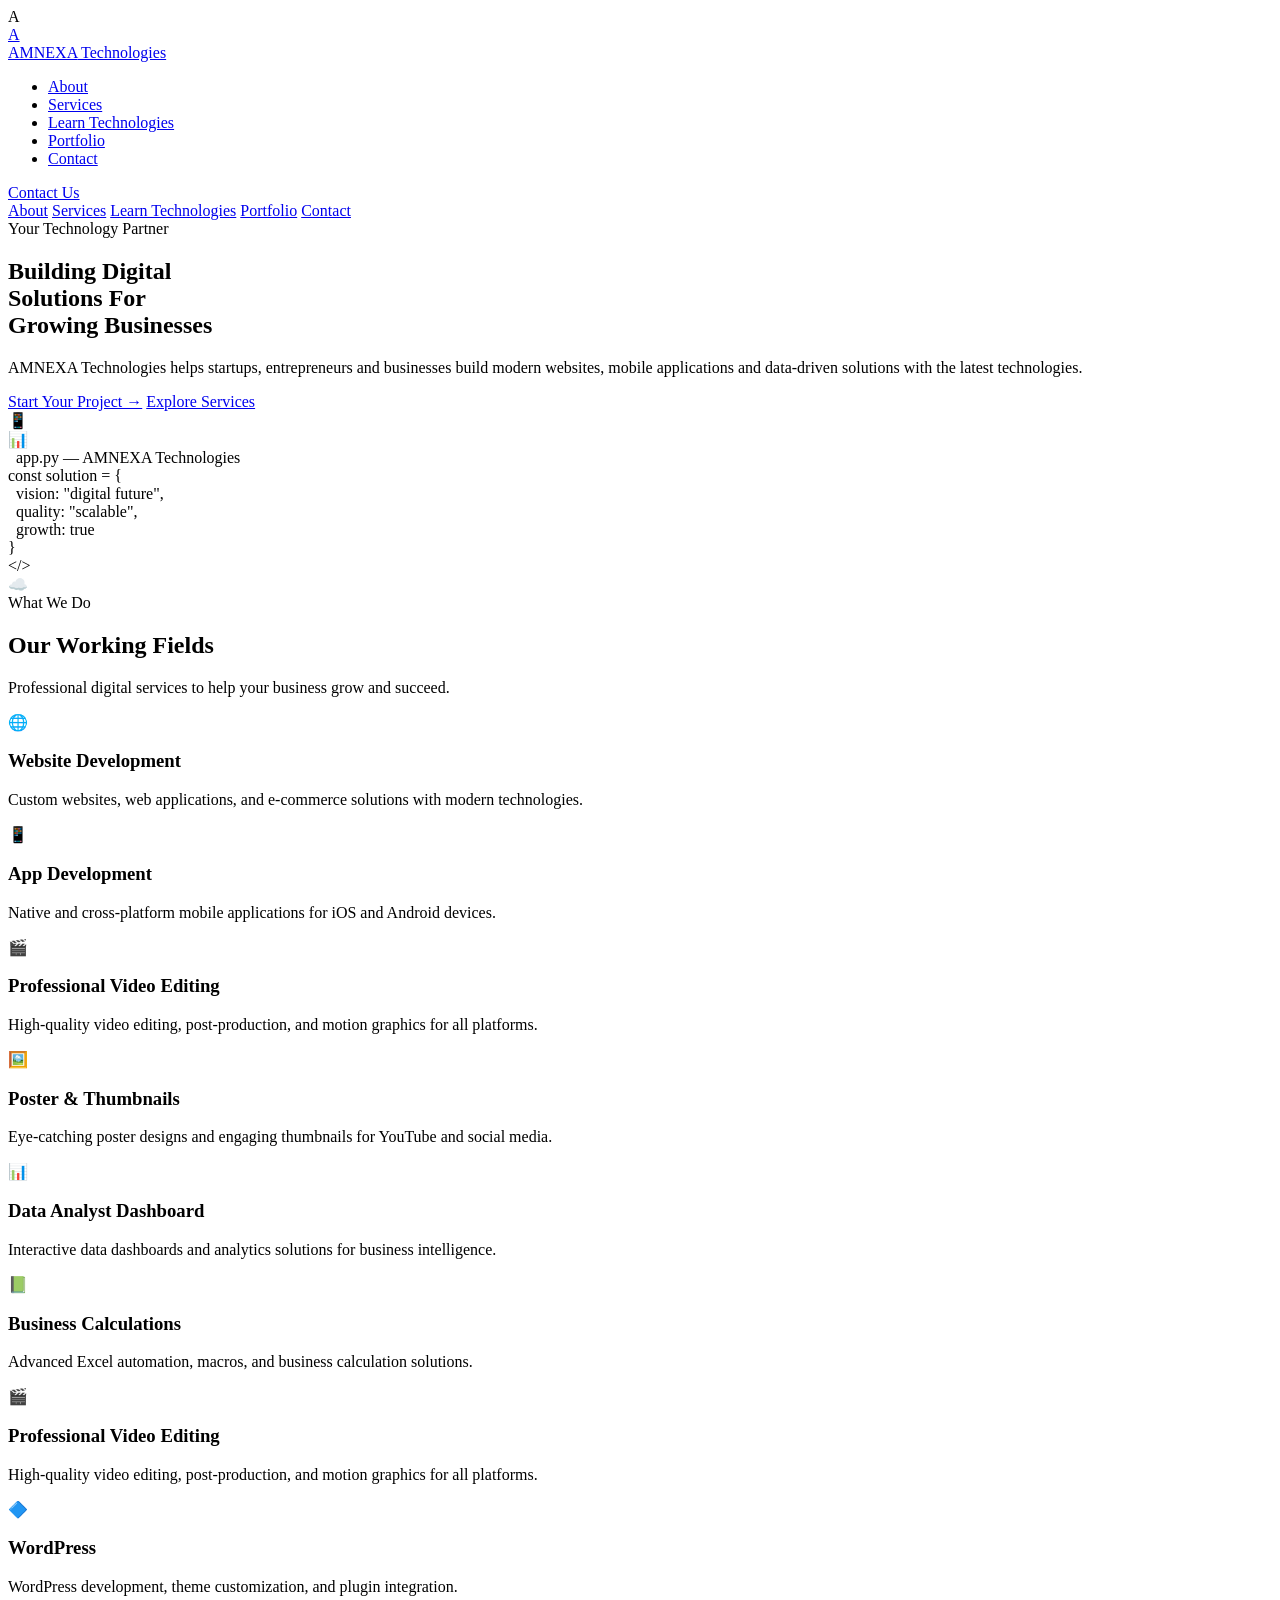
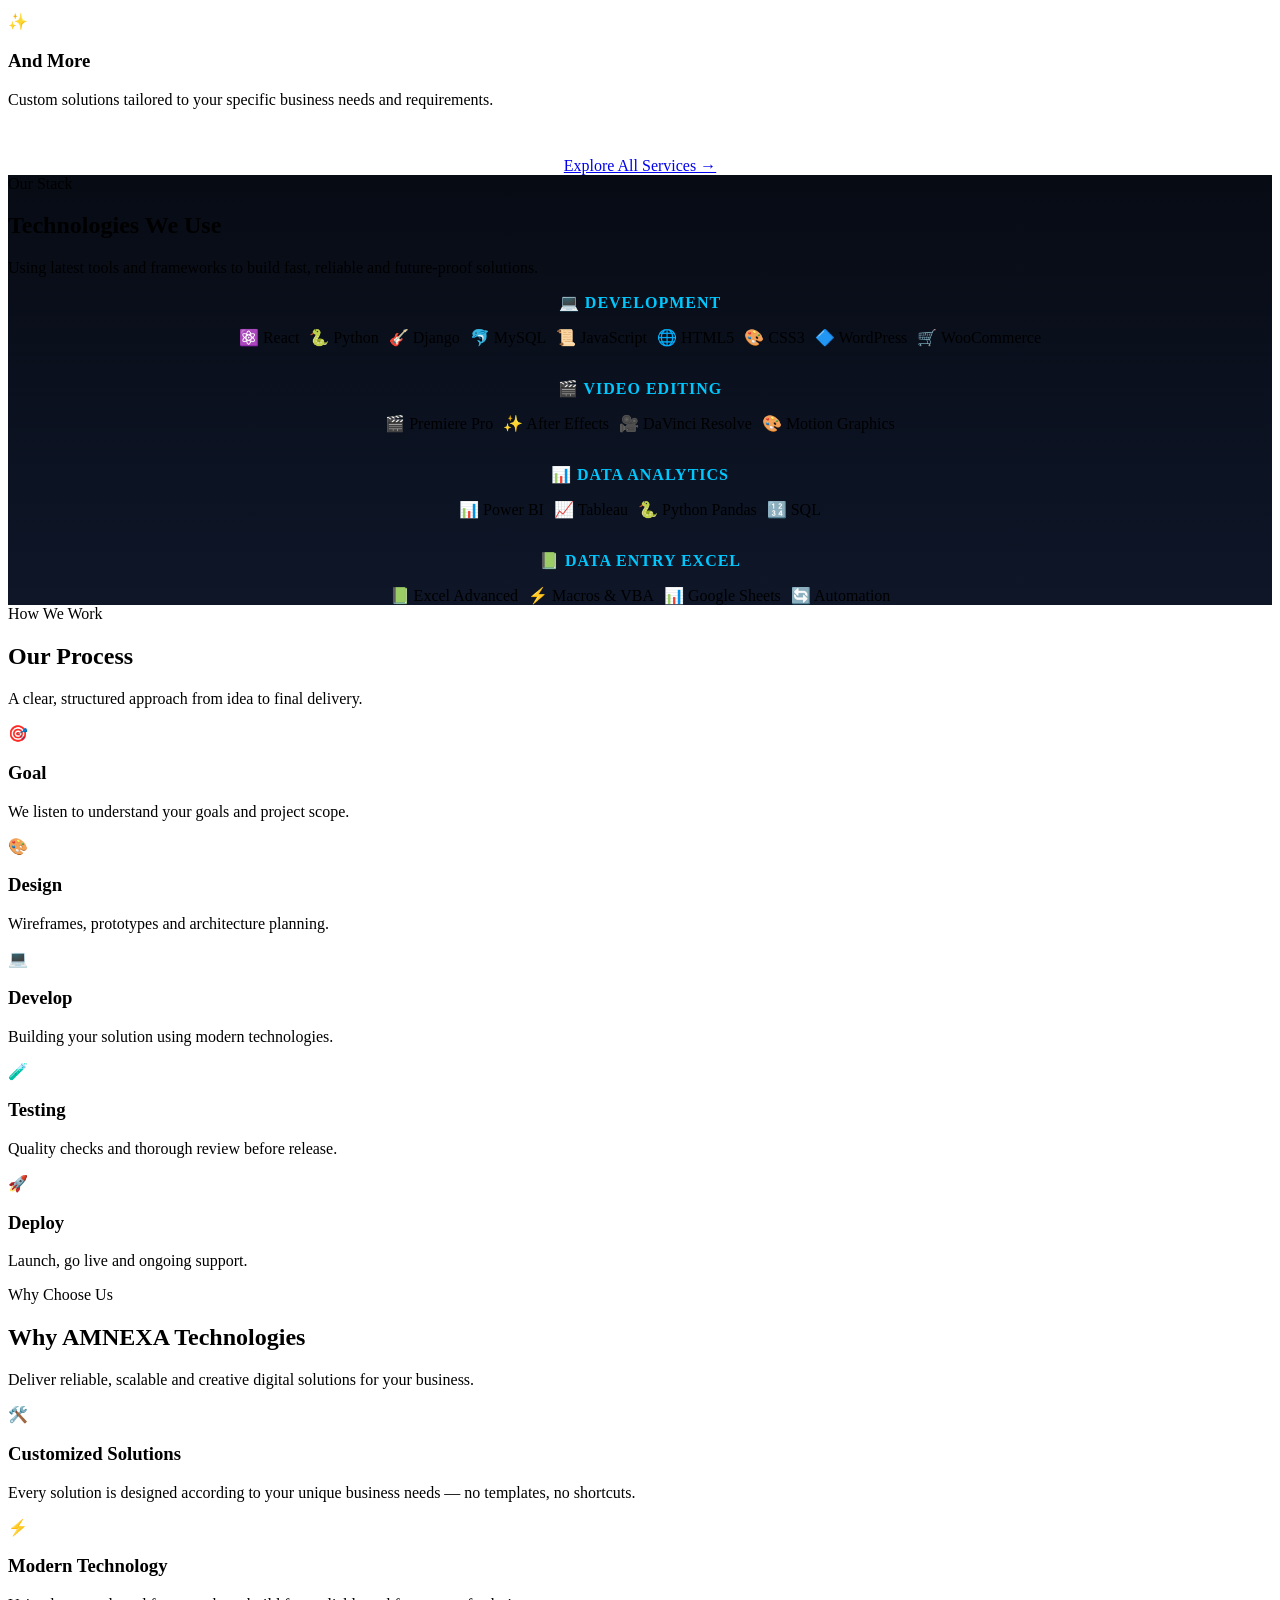
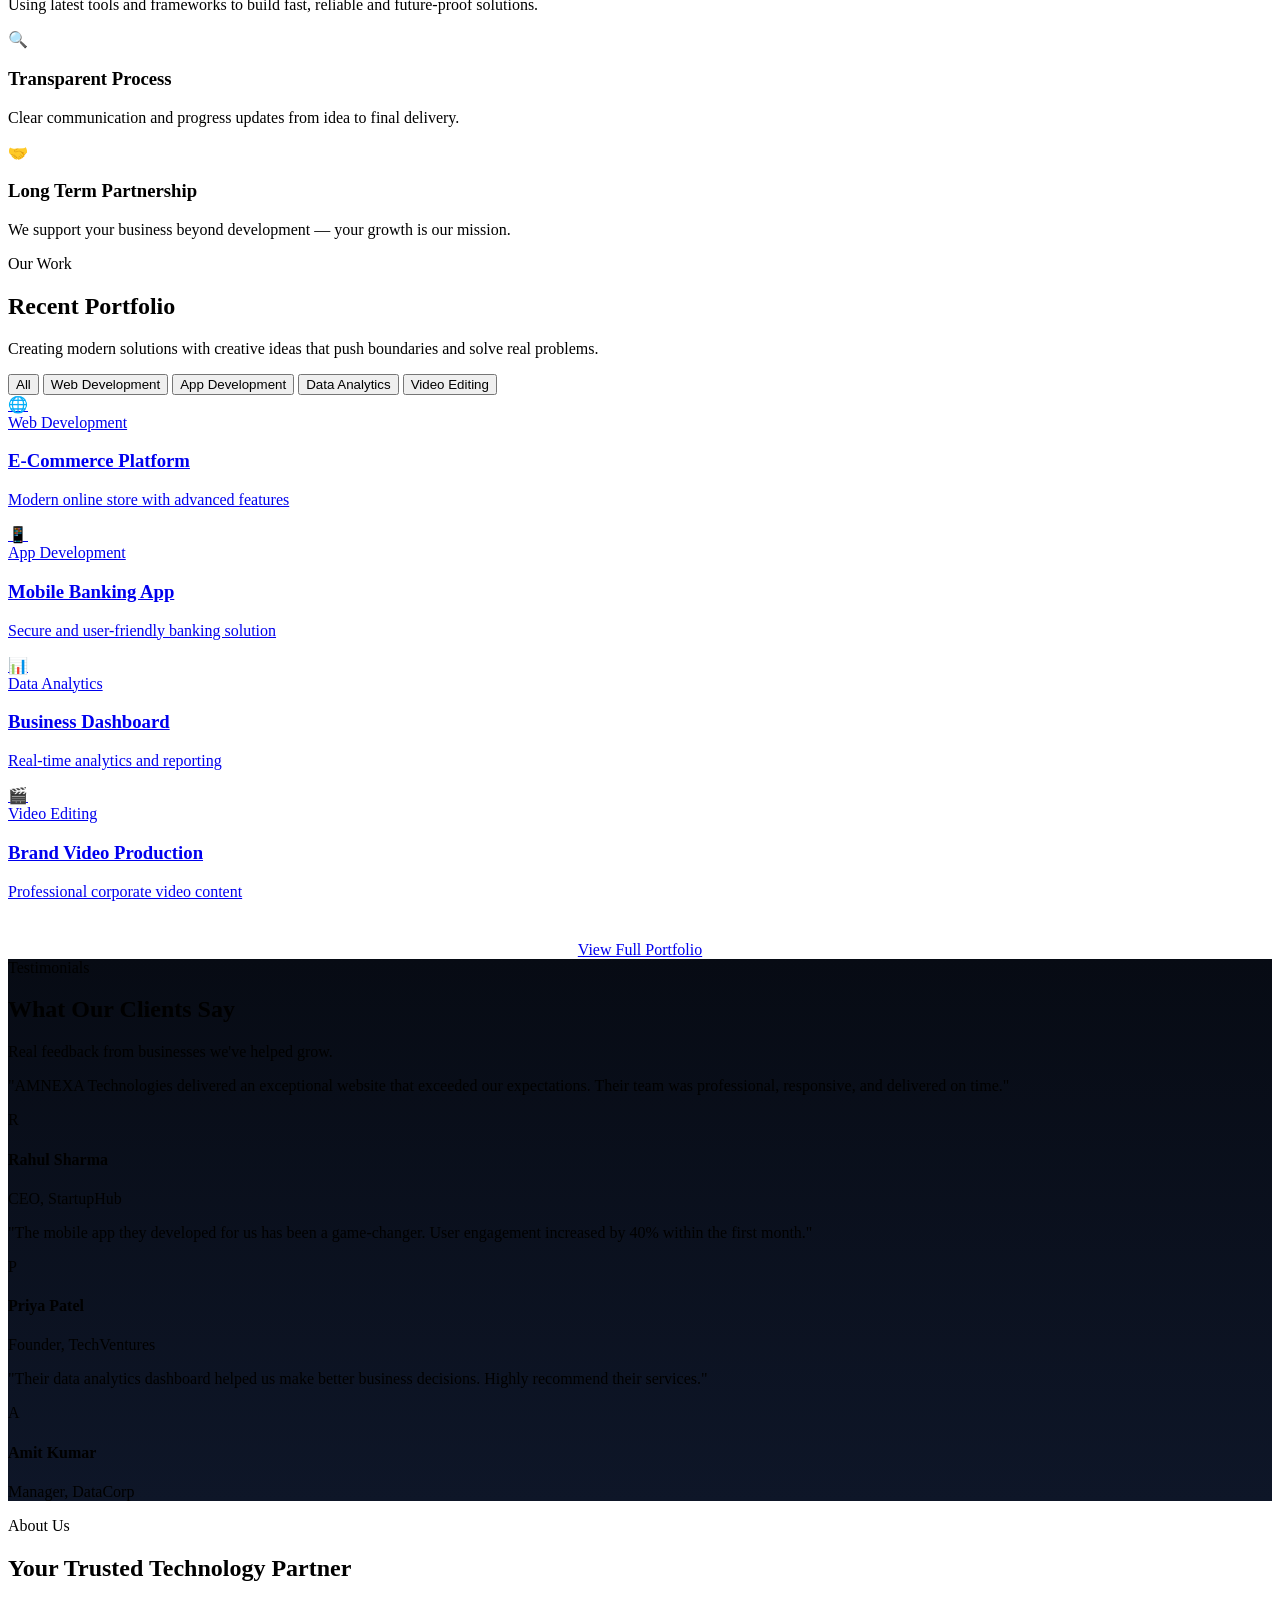
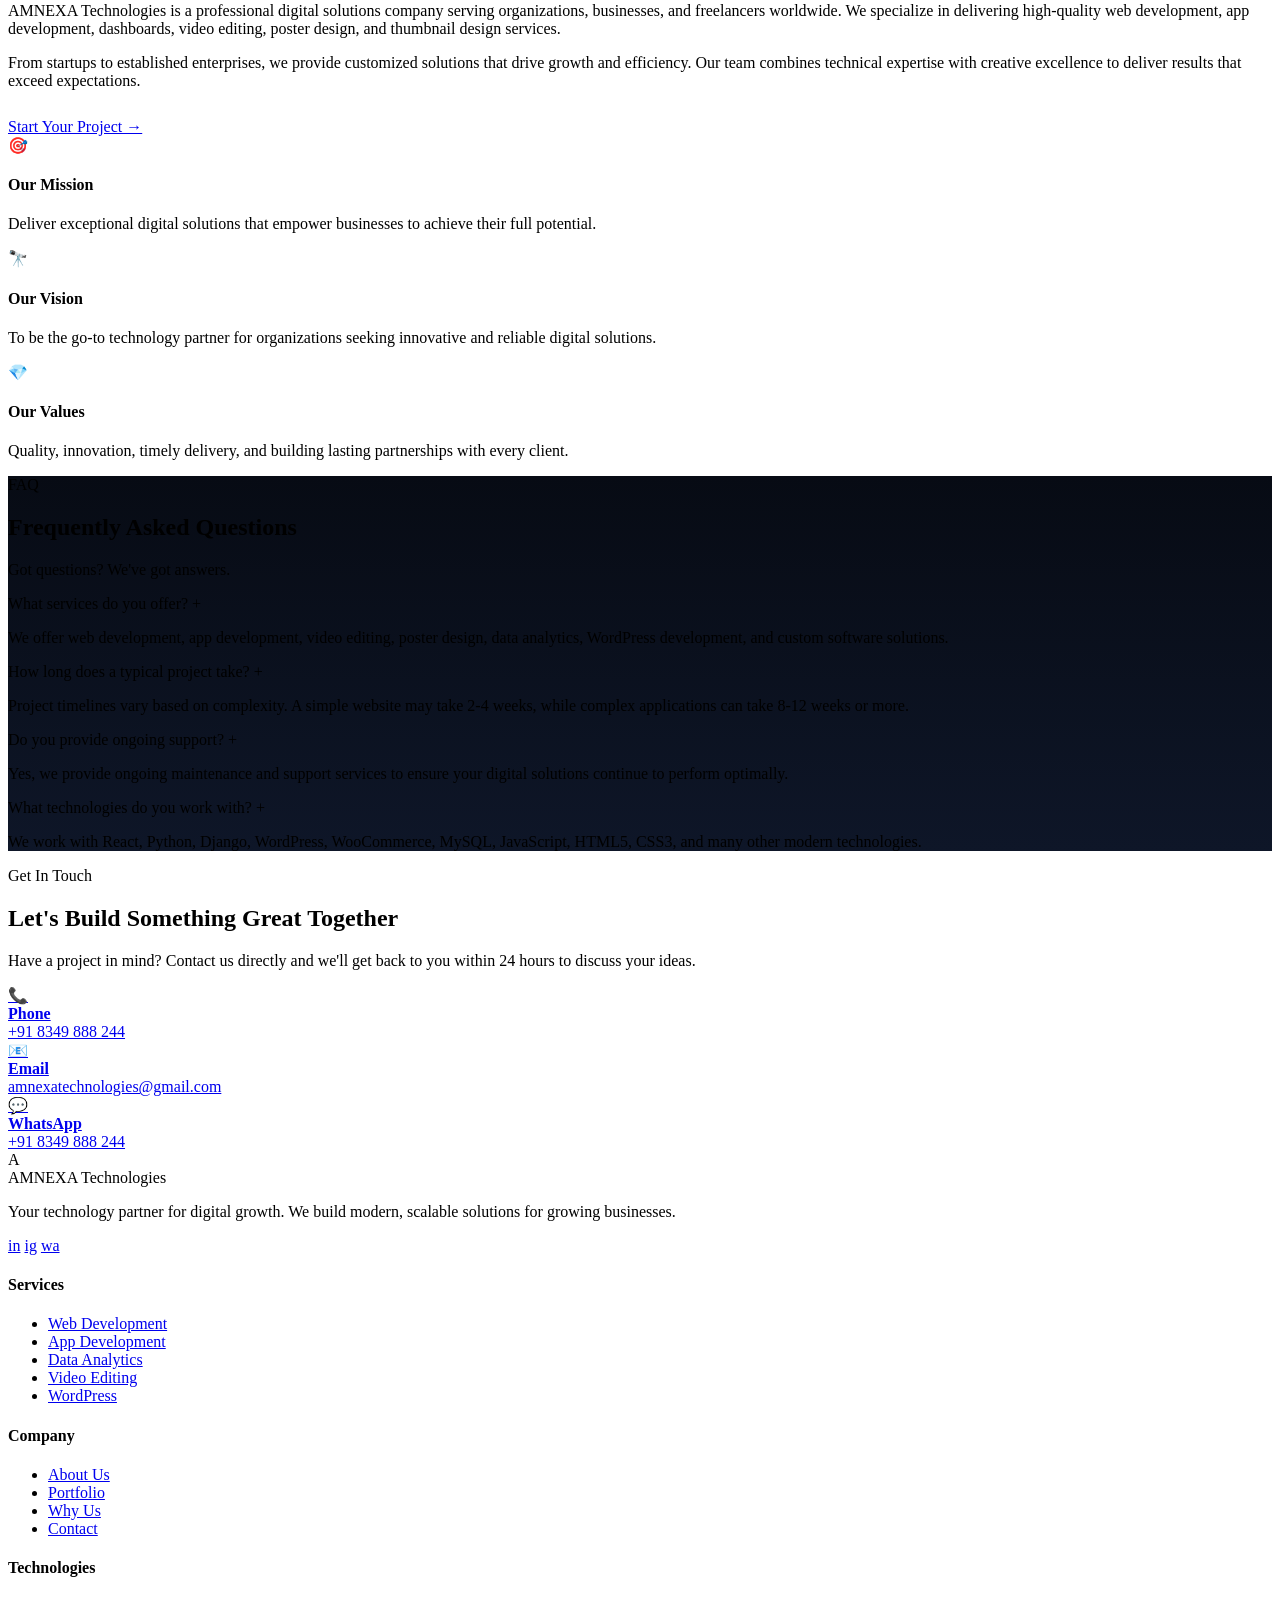
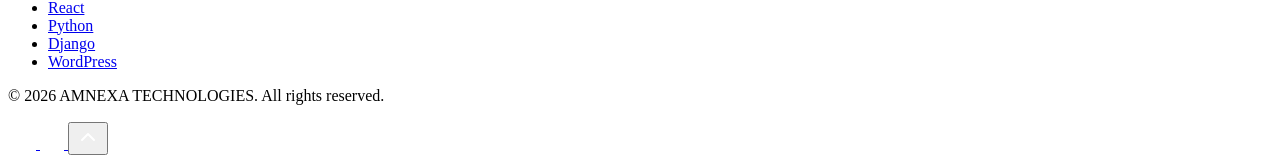
==== index.html @ ee1cf14f "Add files via upload" ====
<!DOCTYPE html>
<html lang="en">
<head>
  <meta charset="UTF-8" />
  <meta name="viewport" content="width=device-width, initial-scale=1.0" />
  <title>AMNEXA Technologies - Your Digital Technology Partner</title>
  <meta name="description" content="AMNEXA Technologies — Your Digital Technology Partner. We build modern websites, mobile applications and data-driven solutions." />
  <meta name="keywords" content="web development, app development, Django, React, WordPress, video editing, data analytics, IT company, software development" />
  <meta name="robots" content="index, follow" />
  <meta name="author" content="AMNEXA Technologies" />
  <link rel="canonical" href="https://amnexatechnologies.in/" />

  <!-- Open Graph -->
  <meta property="og:title" content="AMNEXA Technologies - Your Digital Technology Partner" />
  <meta property="og:description" content="AMNEXA Technologies — Your Digital Technology Partner. We build modern websites, mobile applications and data-driven solutions." />
  <meta property="og:type" content="website" />
  <meta property="og:url" content="https://amnexatechnologies.in/" />
  <meta property="og:image" content="https://amnexatechnologies.in/static/img/og-image.jpg" />
  <meta property="og:site_name" content="AMNEXA Technologies" />

  <!-- Twitter Cards -->
  <meta name="twitter:card" content="summary_large_image" />
  <meta name="twitter:title" content="AMNEXA Technologies - Your Digital Technology Partner" />
  <meta name="twitter:description" content="AMNEXA Technologies — Your Digital Technology Partner. We build modern websites, mobile applications and data-driven solutions." />
  <meta name="twitter:image" content="https://amnexatechnologies.in/static/img/og-image.jpg" />

  <!-- JSON-LD Structured Data -->
  <script type="application/ld+json">
  {
    "@context": "https://schema.org",
    "@type": "Organization",
    "name": "AMNEXA Technologies",
    "url": "https://amnexatechnologies.in",
    "logo": "https://amnexatechnologies.in/static/img/logo.png",
    "description": "AMNEXA Technologies is a digital solutions provider specializing in web development, app development, video editing, poster design, and data analytics solutions.",
    "address": {
      "@type": "PostalAddress",
      "addressLocality": "Indore",
      "addressCountry": "IN"
    },
    "contactPoint": {
      "@type": "ContactPoint",
      "telephone": "+91-8349-888-244",
      "contactType": "customer service",
      "email": "amnexatechnologies@gmail.com"
    },
    "sameAs": [
      "https://wa.me/918349888244"
    ]
  }
  </script>

  <!-- Preconnect & Preload -->
  <link rel="preconnect" href="https://fonts.googleapis.com" />
  <link rel="preconnect" href="https://fonts.gstatic.com" crossorigin />
  <link rel="preconnect" href="https://unpkg.com" />
  <link rel="preload" href="https://fonts.googleapis.com/css2?family=Inter:wght@400;500;600;700;800&display=swap" as="style" />
  <link rel="preload" href="css/style.css" as="style" />
  <link rel="preload" href="js/main.js" as="script" />
  <link rel="preload" href="img/favicon.png" as="image" />

  <!-- Fonts -->
  <link href="https://fonts.googleapis.com/css2?family=Inter:wght@400;500;600;700;800&display=swap" rel="stylesheet" />

  <!-- AOS Animation CSS -->
  <link href="https://unpkg.com/aos@2.3.1/dist/aos.css" rel="stylesheet">

  <!-- Styles -->
  <link rel="stylesheet" href="css/style.css" />
  <link rel="icon" type="image/png" href="img/favicon.png" />
</head>
<body>

  <!-- Loading Screen -->
  <div id="loading-screen">
    <div class="loading-content">
      <div class="loading-logo">A</div>
      <div class="loading-spinner"></div>
    </div>
  </div>

  <!-- ===== NAVBAR ===== -->
  <nav class="navbar" id="navbar">
    <div class="container">
      <a href="index.html" class="navbar-logo">
        <div class="logo-icon">A</div>
        <div class="logo-text"><span>AMNEXA</span> Technologies</div>
      </a>
      <ul class="navbar-links">
        <li><a href="about.html">About</a></li>
        <li><a href="services.html">Services</a></li>
        <li><a href="classes.html">Learn Technologies</a></li>
        <li><a href="portfolio.html">Portfolio</a></li>
        <li><a href="contact.html">Contact</a></li>
      </ul>
      <a href="contact.html" class="btn btn-outline">Contact Us</a>
      <div class="hamburger" id="hamburger">
        <span></span><span></span><span></span>
      </div>
    </div>
    <div class="mobile-nav" id="mobileNav">
      <a href="about.html" onclick="closeMobileNav()">About</a>
      <a href="services.html" onclick="closeMobileNav()">Services</a>
      <a href="classes.html" onclick="closeMobileNav()">Learn Technologies</a>
      <a href="portfolio.html" onclick="closeMobileNav()">Portfolio</a>
      <a href="contact.html" onclick="closeMobileNav()">Contact</a>
    </div>
  </nav>

  <!-- ===== HERO ===== -->
  <section id="hero">
    <div class="hero-bg">
      <div class="hero-glow2"></div>
    </div>
    <div class="container">
      <div class="hero-content">
        <!-- Left -->
        <div class="hero-left" data-aos="fade-right" data-aos-duration="1000">
          <div class="hero-badge">Your Technology Partner</div>
          <h1 class="hero-title">
            <span class="line1">Building Digital</span><br>
            <span class="line2">Solutions For</span><br>
            <span class="line3"><span id="typing-text">Growing Businesses</span></span>
          </h1>
          <p class="hero-desc">AMNEXA Technologies helps startups, entrepreneurs and businesses build modern websites, mobile applications and data-driven solutions with the latest technologies.</p>
          <div class="hero-actions">
            <a href="index.html#contact" class="btn btn-primary">Start Your Project →</a>
            <a href="services.html" class="btn btn-outline">Explore Services</a>
          </div>
        </div>
        <!-- Right: floating cards -->
        <div class="hero-visual" aria-hidden="true" data-aos="fade-left" data-aos-duration="1000">
          <div class="float-card top-left">📱</div>
          <div class="float-card top-right">📊</div>
          <div class="hero-code-card">
            <div class="code-topbar">
              <span class="dot dot-red"></span>
              <span class="dot dot-yellow"></span>
              <span class="dot dot-green"></span>
              <span style="margin-left:8px">app.py — AMNEXA Technologies</span>
            </div>
            <div class="code-body">
              <div><span class="code-keyword">const</span> <span class="code-var">solution</span> = {</div>
              <div>&nbsp;&nbsp;vision: <span class="code-string">"digital future"</span>,</div>
              <div>&nbsp;&nbsp;quality: <span class="code-string">"scalable"</span>,</div>
              <div>&nbsp;&nbsp;growth: <span class="code-bool">true</span></div>
              <div>}</div>
            </div>
          </div>
          <div class="float-card bot-left">&lt;/&gt;</div>
          <div class="float-card bot-right">☁️</div>
        </div>
      </div>
    </div>
  </section>

  <!-- ===== SERVICES ===== -->
  <section id="services" class="section">
    <div class="container">
      <div class="section-header" data-aos="fade-up">
        <span class="section-label">What We Do</span>
        <h2 class="section-title">Our <span class="gradient-text">Working Fields</span></h2>
        <p class="section-subtitle">Professional digital services to help your business grow and succeed.</p>
      </div>
      
      <div class="services-grid">
        <div class="service-card" data-aos="fade-up" data-aos-delay="100">
          <span class="service-icon" aria-hidden="true">🌐</span>
          <h3>Website Development</h3>
          <p>Custom websites, web applications, and e-commerce solutions with modern technologies.</p>
        </div>
        <div class="service-card" data-aos="fade-up" data-aos-delay="200">
          <span class="service-icon" aria-hidden="true">📱</span>
          <h3>App Development</h3>
          <p>Native and cross-platform mobile applications for iOS and Android devices.</p>
        </div>
        <div class="service-card" data-aos="fade-up" data-aos-delay="300">
          <span class="service-icon" aria-hidden="true">🎬</span>
          <h3>Professional Video Editing</h3>
          <p>High-quality video editing, post-production, and motion graphics for all platforms.</p>
        </div>
        <div class="service-card" data-aos="fade-up" data-aos-delay="400">
          <span class="service-icon" aria-hidden="true">🖼️</span>
          <h3>Poster & Thumbnails</h3>
          <p>Eye-catching poster designs and engaging thumbnails for YouTube and social media.</p>
        </div>
        <div class="service-card" data-aos="fade-up" data-aos-delay="500">
          <span class="service-icon" aria-hidden="true">📊</span>
          <h3>Data Analyst Dashboard</h3>
          <p>Interactive data dashboards and analytics solutions for business intelligence.</p>
        </div>
        <div class="service-card" data-aos="fade-up" data-aos-delay="600">
          <span class="service-icon" aria-hidden="true">📗</span>
          <h3>Business Calculations</h3>
          <p>Advanced Excel automation, macros, and business calculation solutions.</p>
        </div>
        <div class="service-card" data-aos="fade-up" data-aos-delay="700">
          <span class="service-icon" aria-hidden="true">🎬</span>
          <h3>Professional Video Editing</h3>
          <p>High-quality video editing, post-production, and motion graphics for all platforms.</p>
        </div>
        <div class="service-card" data-aos="fade-up" data-aos-delay="800">
          <span class="service-icon" aria-hidden="true">🔷</span>
          <h3>WordPress</h3>
          <p>WordPress development, theme customization, and plugin integration.</p>
        </div>
        <div class="service-card" data-aos="fade-up" data-aos-delay="900">
          <span class="service-icon" aria-hidden="true">✨</span>
          <h3>And More</h3>
          <p>Custom solutions tailored to your specific business needs and requirements.</p>
        </div>
      </div>
      
      <div style="text-align:center;margin-top:48px" data-aos="fade-up">
        <a href="services.html" class="btn btn-primary">Explore All Services →</a>
      </div>
    </div>
  </section>

  <!-- ===== TECHNOLOGIES ===== -->
  <section id="technologies" class="section" style="background:linear-gradient(180deg,#070b14 0%,#0e1628 100%);">
    <div class="container">
      <div class="section-header" data-aos="fade-up">
        <span class="section-label">Our Stack</span>
        <h2 class="section-title">Technologies We <span class="gradient-text">Use</span></h2>
        <p class="section-subtitle">Using latest tools and frameworks to build fast, reliable and future-proof solutions.</p>
      </div>
      
      <!-- Development -->
      <div style="margin-bottom:32px;" data-aos="fade-up">
        <h3 style="font-size:16px;font-weight:700;margin-bottom:16px;color:#00c8ff;text-transform:uppercase;letter-spacing:1px;text-align:center;">💻 Development</h3>
        <div style="display:flex;flex-wrap:wrap;gap:10px;justify-content:center;">
          <span class="tech-badge">⚛️ React</span>
          <span class="tech-badge">🐍 Python</span>
          <span class="tech-badge">🎸 Django</span>
          <span class="tech-badge">🐬 MySQL</span>
          <span class="tech-badge">📜 JavaScript</span>
          <span class="tech-badge">🌐 HTML5</span>
          <span class="tech-badge">🎨 CSS3</span>
          <span class="tech-badge">🔷 WordPress</span>
          <span class="tech-badge">🛒 WooCommerce</span>
        </div>
      </div>
      
      <!-- Video Editing -->
      <div style="margin-bottom:32px;" data-aos="fade-up">
        <h3 style="font-size:16px;font-weight:700;margin-bottom:16px;color:#00c8ff;text-transform:uppercase;letter-spacing:1px;text-align:center;">🎬 Video Editing</h3>
        <div style="display:flex;flex-wrap:wrap;gap:10px;justify-content:center;">
          <span class="tech-badge">🎬 Premiere Pro</span>
          <span class="tech-badge">✨ After Effects</span>
          <span class="tech-badge">🎥 DaVinci Resolve</span>
          <span class="tech-badge">🎨 Motion Graphics</span>
        </div>
      </div>
      
      <!-- Data Analytics -->
      <div style="margin-bottom:32px;" data-aos="fade-up">
        <h3 style="font-size:16px;font-weight:700;margin-bottom:16px;color:#00c8ff;text-transform:uppercase;letter-spacing:1px;text-align:center;">📊 Data Analytics</h3>
        <div style="display:flex;flex-wrap:wrap;gap:10px;justify-content:center;">
          <span class="tech-badge">📊 Power BI</span>
          <span class="tech-badge">📈 Tableau</span>
          <span class="tech-badge">🐍 Python Pandas</span>
          <span class="tech-badge">🔢 SQL</span>
        </div>
      </div>
      
      <!-- Data Entry Excel -->
      <div data-aos="fade-up">
        <h3 style="font-size:16px;font-weight:700;margin-bottom:16px;color:#00c8ff;text-transform:uppercase;letter-spacing:1px;text-align:center;">📗 Data Entry Excel</h3>
        <div style="display:flex;flex-wrap:wrap;gap:10px;justify-content:center;">
          <span class="tech-badge">📗 Excel Advanced</span>
          <span class="tech-badge">⚡ Macros & VBA</span>
          <span class="tech-badge">📊 Google Sheets</span>
          <span class="tech-badge">🔄 Automation</span>
        </div>
      </div>
    </div>
  </section>

  <!-- ===== PROCESS ===== -->
  <section id="process" class="section">
    <div class="container">
      <div class="section-header" data-aos="fade-up">
        <span class="section-label">How We Work</span>
        <h2 class="section-title">Our <span class="gradient-text">Process</span></h2>
        <p class="section-subtitle">A clear, structured approach from idea to final delivery.</p>
      </div>
      <div class="process-steps">
        <div class="process-step" data-aos="fade-up" data-aos-delay="100">
          <div class="step-circle">🎯</div>
          <h3>Goal</h3>
          <p>We listen to understand your goals and project scope.</p>
        </div>
        <div class="process-step" data-aos="fade-up" data-aos-delay="200">
          <div class="step-circle">🎨</div>
          <h3>Design</h3>
          <p>Wireframes, prototypes and architecture planning.</p>
        </div>
        <div class="process-step" data-aos="fade-up" data-aos-delay="300">
          <div class="step-circle">💻</div>
          <h3>Develop</h3>
          <p>Building your solution using modern technologies.</p>
        </div>
        <div class="process-step" data-aos="fade-up" data-aos-delay="400">
          <div class="step-circle">🧪</div>
          <h3>Testing</h3>
          <p>Quality checks and thorough review before release.</p>
        </div>
        <div class="process-step" data-aos="fade-up" data-aos-delay="500">
          <div class="step-circle">🚀</div>
          <h3>Deploy</h3>
          <p>Launch, go live and ongoing support.</p>
        </div>
      </div>
    </div>
  </section>

  <!-- ===== WHY US ===== -->
  <section id="why-us" class="section">
    <div class="container">
      <div class="section-header" data-aos="fade-up">
        <span class="section-label">Why Choose Us</span>
        <h2 class="section-title">Why <span class="gradient-text">AMNEXA Technologies</span></h2>
        <p class="section-subtitle">Deliver reliable, scalable and creative digital solutions for your business.</p>
      </div>
      <div class="why-grid">
        <div class="why-card" data-aos="fade-up" data-aos-delay="100">
          <span class="why-icon">🛠️</span>
          <h3>Customized Solutions</h3>
          <p>Every solution is designed according to your unique business needs — no templates, no shortcuts.</p>
        </div>
        <div class="why-card" data-aos="fade-up" data-aos-delay="200">
          <span class="why-icon">⚡</span>
          <h3>Modern Technology</h3>
          <p>Using latest tools and frameworks to build fast, reliable and future-proof solutions.</p>
        </div>
        <div class="why-card" data-aos="fade-up" data-aos-delay="300">
          <span class="why-icon">🔍</span>
          <h3>Transparent Process</h3>
          <p>Clear communication and progress updates from idea to final delivery.</p>
        </div>
        <div class="why-card" data-aos="fade-up" data-aos-delay="400">
          <span class="why-icon">🤝</span>
          <h3>Long Term Partnership</h3>
          <p>We support your business beyond development — your growth is our mission.</p>
        </div>
      </div>
    </div>
  </section>

  <!-- ===== PORTFOLIO ===== -->
  <section id="portfolio" class="section">
    <div class="container">
      <div class="section-header" data-aos="fade-up">
        <span class="section-label">Our Work</span>
        <h2 class="section-title">Recent <span class="gradient-text">Portfolio</span></h2>
        <p class="section-subtitle">Creating modern solutions with creative ideas that push boundaries and solve real problems.</p>
      </div>
      
      <div class="portfolio-filters" data-aos="fade-up">
        <button class="filter-btn active" data-filter="all">All</button>
        <button class="filter-btn" data-filter="web">Web Development</button>
        <button class="filter-btn" data-filter="app">App Development</button>
        <button class="filter-btn" data-filter="data">Data Analytics</button>
        <button class="filter-btn" data-filter="video">Video Editing</button>
      </div>
      
      <div class="portfolio-grid">
        <a href="portfolio.html" class="portfolio-card" data-category="web" data-aos="fade-up">
          <div class="portfolio-thumb web">🌐</div>
          <div class="portfolio-info">
            <span class="portfolio-tag">Web Development</span>
            <h3>E-Commerce Platform</h3>
            <p>Modern online store with advanced features</p>
          </div>
        </a>
        <a href="portfolio.html" class="portfolio-card" data-category="app" data-aos="fade-up">
          <div class="portfolio-thumb app">📱</div>
          <div class="portfolio-info">
            <span class="portfolio-tag">App Development</span>
            <h3>Mobile Banking App</h3>
            <p>Secure and user-friendly banking solution</p>
          </div>
        </a>
        <a href="portfolio.html" class="portfolio-card" data-category="data" data-aos="fade-up">
          <div class="portfolio-thumb data">📊</div>
          <div class="portfolio-info">
            <span class="portfolio-tag">Data Analytics</span>
            <h3>Business Dashboard</h3>
            <p>Real-time analytics and reporting</p>
          </div>
        </a>
        <a href="portfolio.html" class="portfolio-card" data-category="video" data-aos="fade-up">
          <div class="portfolio-thumb video">🎬</div>
          <div class="portfolio-info">
            <span class="portfolio-tag">Video Editing</span>
            <h3>Brand Video Production</h3>
            <p>Professional corporate video content</p>
          </div>
        </a>
      </div>
      <div style="text-align:center;margin-top:40px" data-aos="fade-up">
        <a href="portfolio.html" class="btn btn-outline">View Full Portfolio</a>
      </div>
    </div>
  </section>

  <!-- ===== TESTIMONIALS ===== -->
  <section id="testimonials" class="section" style="background: linear-gradient(180deg, #070b14 0%, #0e1628 100%);">
    <div class="container">
      <div class="section-header" data-aos="fade-up">
        <span class="section-label">Testimonials</span>
        <h2 class="section-title">What Our <span class="gradient-text">Clients Say</span></h2>
        <p class="section-subtitle">Real feedback from businesses we've helped grow.</p>
      </div>
      <div class="testimonials-grid">
        <div class="testimonial-card" data-aos="fade-up" data-aos-delay="100">
          <p class="testimonial-text">"AMNEXA Technologies delivered an exceptional website that exceeded our expectations. Their team was professional, responsive, and delivered on time."</p>
          <div class="testimonial-author">
            <div class="testimonial-avatar">R</div>
            <div class="testimonial-info">
              <h4>Rahul Sharma</h4>
              <p>CEO, StartupHub</p>
            </div>
          </div>
        </div>
        <div class="testimonial-card" data-aos="fade-up" data-aos-delay="200">
          <p class="testimonial-text">"The mobile app they developed for us has been a game-changer. User engagement increased by 40% within the first month."</p>
          <div class="testimonial-author">
            <div class="testimonial-avatar">P</div>
            <div class="testimonial-info">
              <h4>Priya Patel</h4>
              <p>Founder, TechVentures</p>
            </div>
          </div>
        </div>
        <div class="testimonial-card" data-aos="fade-up" data-aos-delay="300">
          <p class="testimonial-text">"Their data analytics dashboard helped us make better business decisions. Highly recommend their services."</p>
          <div class="testimonial-author">
            <div class="testimonial-avatar">A</div>
            <div class="testimonial-info">
              <h4>Amit Kumar</h4>
              <p>Manager, DataCorp</p>
            </div>
          </div>
        </div>
      </div>
    </div>
  </section>

  <!-- ===== ABOUT ===== -->
  <section id="about" class="section">
    <div class="container">
      <div class="about-grid">
        <div class="about-text" data-aos="fade-right">
          <span class="section-label">About Us</span>
          <h2>Your Trusted <span class="gradient-text">Technology Partner</span></h2>
          <p>AMNEXA Technologies is a professional digital solutions company serving organizations, businesses, and freelancers worldwide. We specialize in delivering high-quality web development, app development, dashboards, video editing, poster design, and thumbnail design services.</p>
          <p>From startups to established enterprises, we provide customized solutions that drive growth and efficiency. Our team combines technical expertise with creative excellence to deliver results that exceed expectations.</p>
          <div style="margin-top:28px">
            <a href="index.html#contact" class="btn btn-primary">Start Your Project →</a>
          </div>
        </div>
        <div class="about-cards" data-aos="fade-left">
          <div class="about-card">
            <span class="about-card-icon">🎯</span>
            <div>
              <h4>Our Mission</h4>
              <p>Deliver exceptional digital solutions that empower businesses to achieve their full potential.</p>
            </div>
          </div>
          <div class="about-card">
            <span class="about-card-icon">🔭</span>
            <div>
              <h4>Our Vision</h4>
              <p>To be the go-to technology partner for organizations seeking innovative and reliable digital solutions.</p>
            </div>
          </div>
          <div class="about-card">
            <span class="about-card-icon">💎</span>
            <div>
              <h4>Our Values</h4>
              <p>Quality, innovation, timely delivery, and building lasting partnerships with every client.</p>
            </div>
          </div>
        </div>
      </div>
    </div>
  </section>

  <!-- ===== FAQ ===== -->
  <section id="faq" class="section" style="background: linear-gradient(180deg, #070b14 0%, #0e1628 100%);">
    <div class="container">
      <div class="section-header" data-aos="fade-up">
        <span class="section-label">FAQ</span>
        <h2 class="section-title">Frequently Asked <span class="gradient-text">Questions</span></h2>
        <p class="section-subtitle">Got questions? We've got answers.</p>
      </div>
      <div class="faq-grid" data-aos="fade-up">
        <div class="faq-item">
          <div class="faq-question">
            What services do you offer?
            <span class="faq-toggle">+</span>
          </div>
          <div class="faq-answer">
            <p>We offer web development, app development, video editing, poster design, data analytics, WordPress development, and custom software solutions.</p>
          </div>
        </div>
        <div class="faq-item">
          <div class="faq-question">
            How long does a typical project take?
            <span class="faq-toggle">+</span>
          </div>
          <div class="faq-answer">
            <p>Project timelines vary based on complexity. A simple website may take 2-4 weeks, while complex applications can take 8-12 weeks or more.</p>
          </div>
        </div>
        <div class="faq-item">
          <div class="faq-question">
            Do you provide ongoing support?
            <span class="faq-toggle">+</span>
          </div>
          <div class="faq-answer">
            <p>Yes, we provide ongoing maintenance and support services to ensure your digital solutions continue to perform optimally.</p>
          </div>
        </div>
        <div class="faq-item">
          <div class="faq-question">
            What technologies do you work with?
            <span class="faq-toggle">+</span>
          </div>
          <div class="faq-answer">
            <p>We work with React, Python, Django, WordPress, WooCommerce, MySQL, JavaScript, HTML5, CSS3, and many other modern technologies.</p>
          </div>
        </div>
      </div>
    </div>
  </section>

  <!-- ===== CONTACT ===== -->
  <section id="contact" class="section">
    <div class="container">
      <div class="contact-wrapper">
        <div class="contact-info" data-aos="fade-right">
          <span class="section-label">Get In Touch</span>
          <h2>Let's Build Something <span class="gradient-text">Great Together</span></h2>
          <p>Have a project in mind? Contact us directly and we'll get back to you within 24 hours to discuss your ideas.</p>
          <div class="contact-items">
            <a href="tel:+918349888244" class="contact-item">
              <div class="contact-item-icon">📞</div>
              <div>
                <strong>Phone</strong>
                <div>+91 8349 888 244</div>
              </div>
            </a>
            <a href="mailto:amnexatechnologies@gmail.com" class="contact-item">
              <div class="contact-item-icon">📧</div>
              <div>
                <strong>Email</strong>
                <div>amnexatechnologies@gmail.com</div>
              </div>
            </a>
            <a href="https://wa.me/918349888244" target="_blank" rel="noopener" class="contact-item">
              <div class="contact-item-icon">💬</div>
              <div>
                <strong>WhatsApp</strong>
                <div>+91 8349 888 244</div>
              </div>
            </a>
          </div>
        </div>
      </div>
    </div>
  </section>

  <!-- ===== FOOTER ===== -->
  <footer>
    <div class="container">
      <div class="footer-grid">
        <div class="footer-brand">
          <div class="navbar-logo">
            <div class="logo-icon">A</div>
            <div class="logo-text"><span>AMNEXA</span> Technologies</div>
          </div>
          <p>Your technology partner for digital growth. We build modern, scalable solutions for growing businesses.</p>
          <div class="footer-socials">
            <a href="#" class="social-btn" aria-label="LinkedIn">in</a>
            <a href="#" class="social-btn" aria-label="Instagram">ig</a>
            <a href="https://wa.me/918349888244" class="social-btn" aria-label="WhatsApp">wa</a>
          </div>
        </div>
        <div class="footer-col">
          <h4>Services</h4>
          <ul>
            <li><a href="services.html">Web Development</a></li>
            <li><a href="services.html">App Development</a></li>
            <li><a href="services.html">Data Analytics</a></li>
            <li><a href="services.html">Video Editing</a></li>
            <li><a href="services.html">WordPress</a></li>
          </ul>
        </div>
        <div class="footer-col">
          <h4>Company</h4>
          <ul>
            <li><a href="index.html#about">About Us</a></li>
            <li><a href="portfolio.html">Portfolio</a></li>
            <li><a href="index.html#why-us">Why Us</a></li>
            <li><a href="index.html#contact">Contact</a></li>
          </ul>
        </div>
        <div class="footer-col">
          <h4>Technologies</h4>
          <ul>
            <li><a href="index.html#technologies">React</a></li>
            <li><a href="index.html#technologies">Python</a></li>
            <li><a href="index.html#technologies">Django</a></li>
            <li><a href="index.html#technologies">WordPress</a></li>
          </ul>
        </div>
      </div>
      <div class="footer-bottom">
        <p>&copy; 2026 AMNEXA TECHNOLOGIES. All rights reserved.</p>
      </div>
    </div>
  </footer>

  <!-- Floating Buttons -->
  <a href="https://wa.me/918349888244" class="whatsapp-btn" target="_blank" rel="noopener" aria-label="Chat on WhatsApp">
    <svg xmlns="http://www.w3.org/2000/svg" width="28" height="28" viewBox="0 0 24 24" fill="white">
      <path d="M17.472 14.382c-.297-.149-1.758-.867-2.03-.967-.273-.099-.471-.148-.67.15-.197.297-.767.966-.94 1.164-.173.199-.347.223-.644.075-.297-.15-1.255-.463-2.39-1.475-.883-.788-1.48-1.761-1.653-2.059-.173-.297-.018-.458.13-.606.134-.133.298-.347.446-.52.149-.174.198-.298.298-.497.099-.198.05-.371-.025-.52-.075-.149-.669-1.612-.916-2.207-.242-.579-.487-.5-.669-.51-.173-.008-.371-.01-.57-.01-.198 0-.52.074-.792.372-.272.297-1.04 1.016-1.04 2.479 0 1.462 1.065 2.875 1.213 3.074.149.198 2.096 3.2 5.077 4.487.709.306 1.262.489 1.694.625.712.227 1.36.195 1.871.118.571-.085 1.758-.719 2.006-1.413.248-.694.248-1.289.173-1.413-.074-.124-.272-.198-.57-.347m-5.421 7.403h-.004a9.87 9.87 0 01-5.031-1.378l-.361-.214-3.741.982.998-3.648-.235-.374a9.86 9.86 0 01-1.51-5.26c.001-5.45 4.436-9.884 9.888-9.884 2.64 0 5.122 1.03 6.988 2.898a9.825 9.825 0 012.893 6.994c-.003 5.45-4.437 9.884-9.885 9.884m8.413-18.297A11.815 11.815 0 0012.05 0C5.495 0 .16 5.335.157 11.892c0 2.096.547 4.142 1.588 5.945L.057 24l6.305-1.654a11.882 11.882 0 005.683 1.448h.005c6.554 0 11.89-5.335 11.893-11.893a11.821 11.821 0 00-3.48-8.413z"/>
    </svg>
  </a>
  <a href="tel:+918349888244" class="call-btn" aria-label="Call Us">
    <svg xmlns="http://www.w3.org/2000/svg" width="24" height="24" viewBox="0 0 24 24" fill="none" stroke="white" stroke-width="2" stroke-linecap="round" stroke-linejoin="round">
      <path d="M22 16.92v3a2 2 0 0 1-2.18 2 19.79 19.79 0 0 1-8.63-3.07 19.5 19.5 0 0 1-6-6 19.79 19.79 0 0 1-3.07-8.67A2 2 0 0 1 4.11 2h3a2 2 0 0 1 2 1.72 12.84 12.84 0 0 0 .7 2.81 2 2 0 0 1-.45 2.11L8.09 9.91a16 16 0 0 0 6 6l1.27-1.27a2 2 0 0 1 2.11-.45 12.84 12.84 0 0 0 2.81.7A2 2 0 0 1 22 16.92z"/>
    </svg>
  </a>
  <button class="back-to-top" id="backToTop" aria-label="Back to Top">
    <svg xmlns="http://www.w3.org/2000/svg" width="24" height="24" viewBox="0 0 24 24" fill="none" stroke="white" stroke-width="2" stroke-linecap="round" stroke-linejoin="round">
      <path d="M18 15l-6-6-6 6"/>
    </svg>
  </button>

  <!-- Scripts -->
  <script src="https://unpkg.com/aos@2.3.1/dist/aos.js"></script>
  <script src="js/main.js"></script>
  <script>
    // Initialize AOS
    AOS.init({
      duration: 800,
      easing: 'ease-in-out',
      once: true,
      offset: 100
    });
  </script>
</body>
</html>
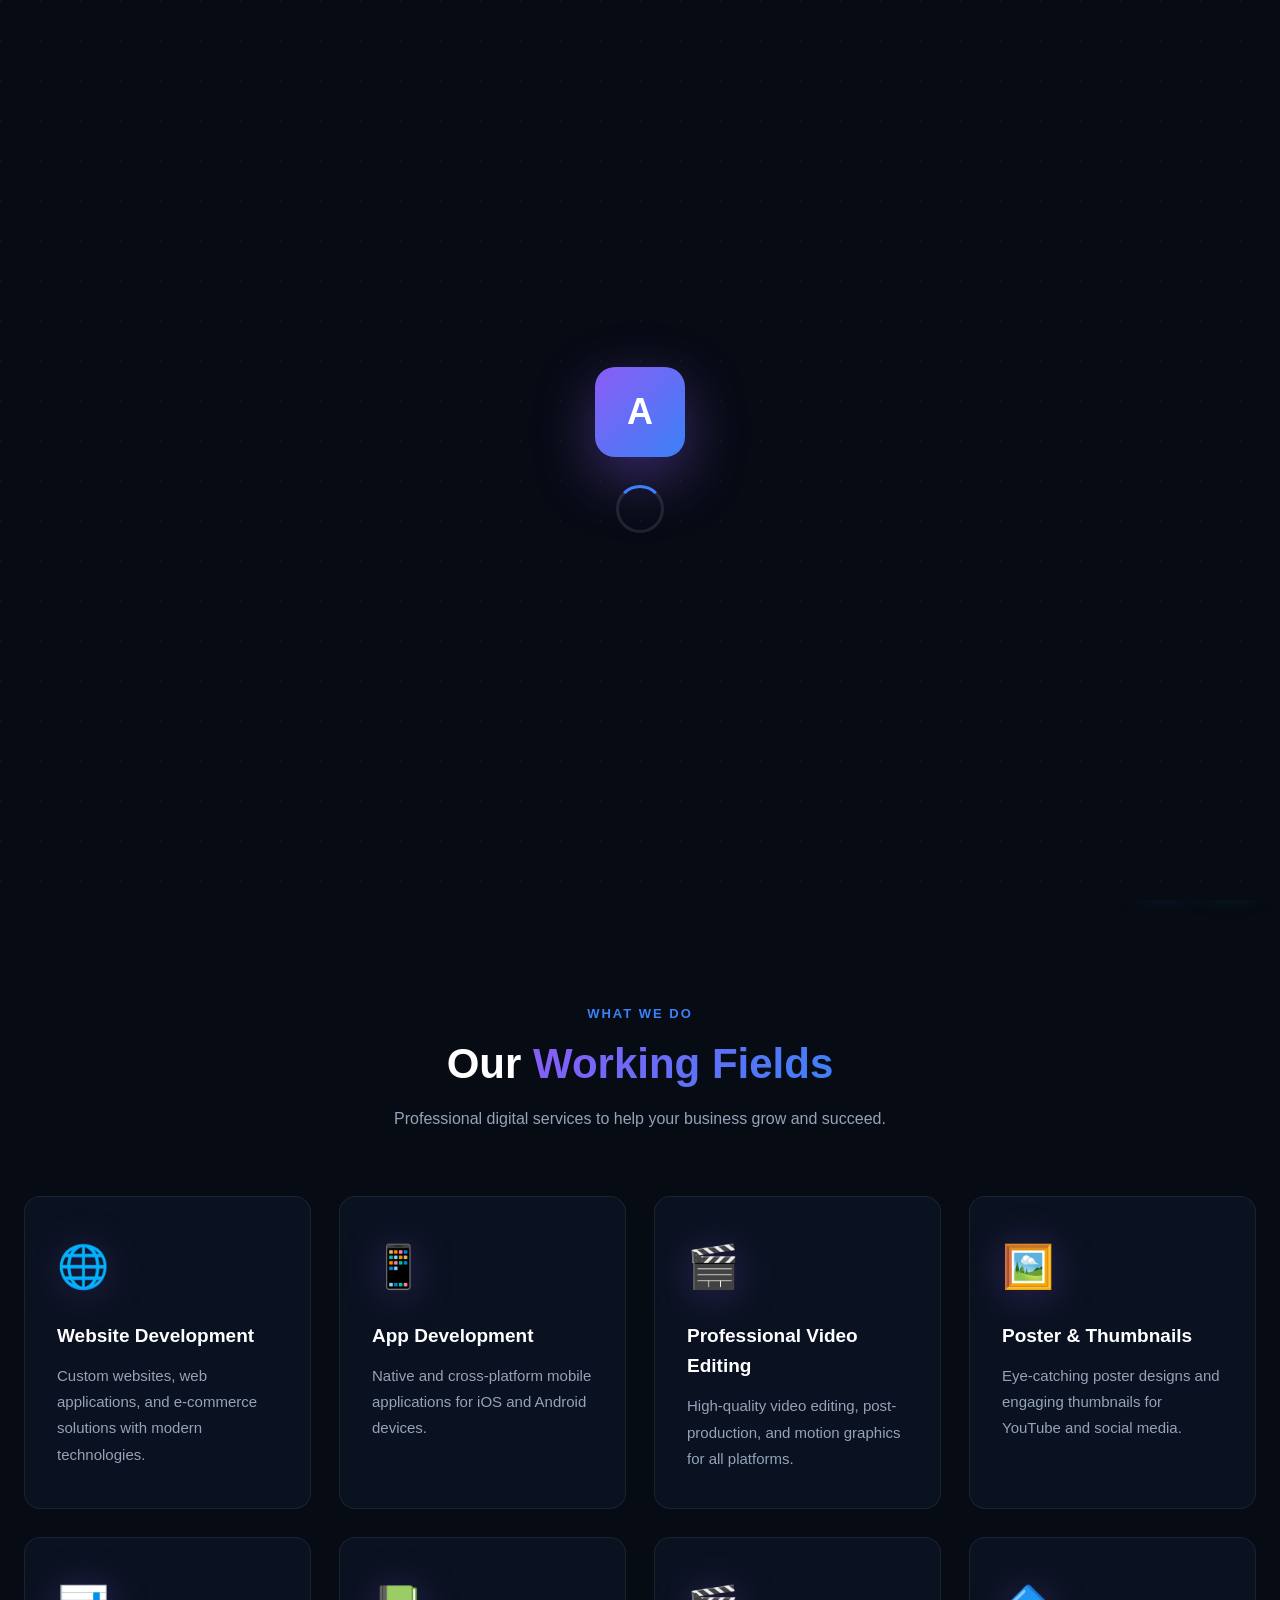
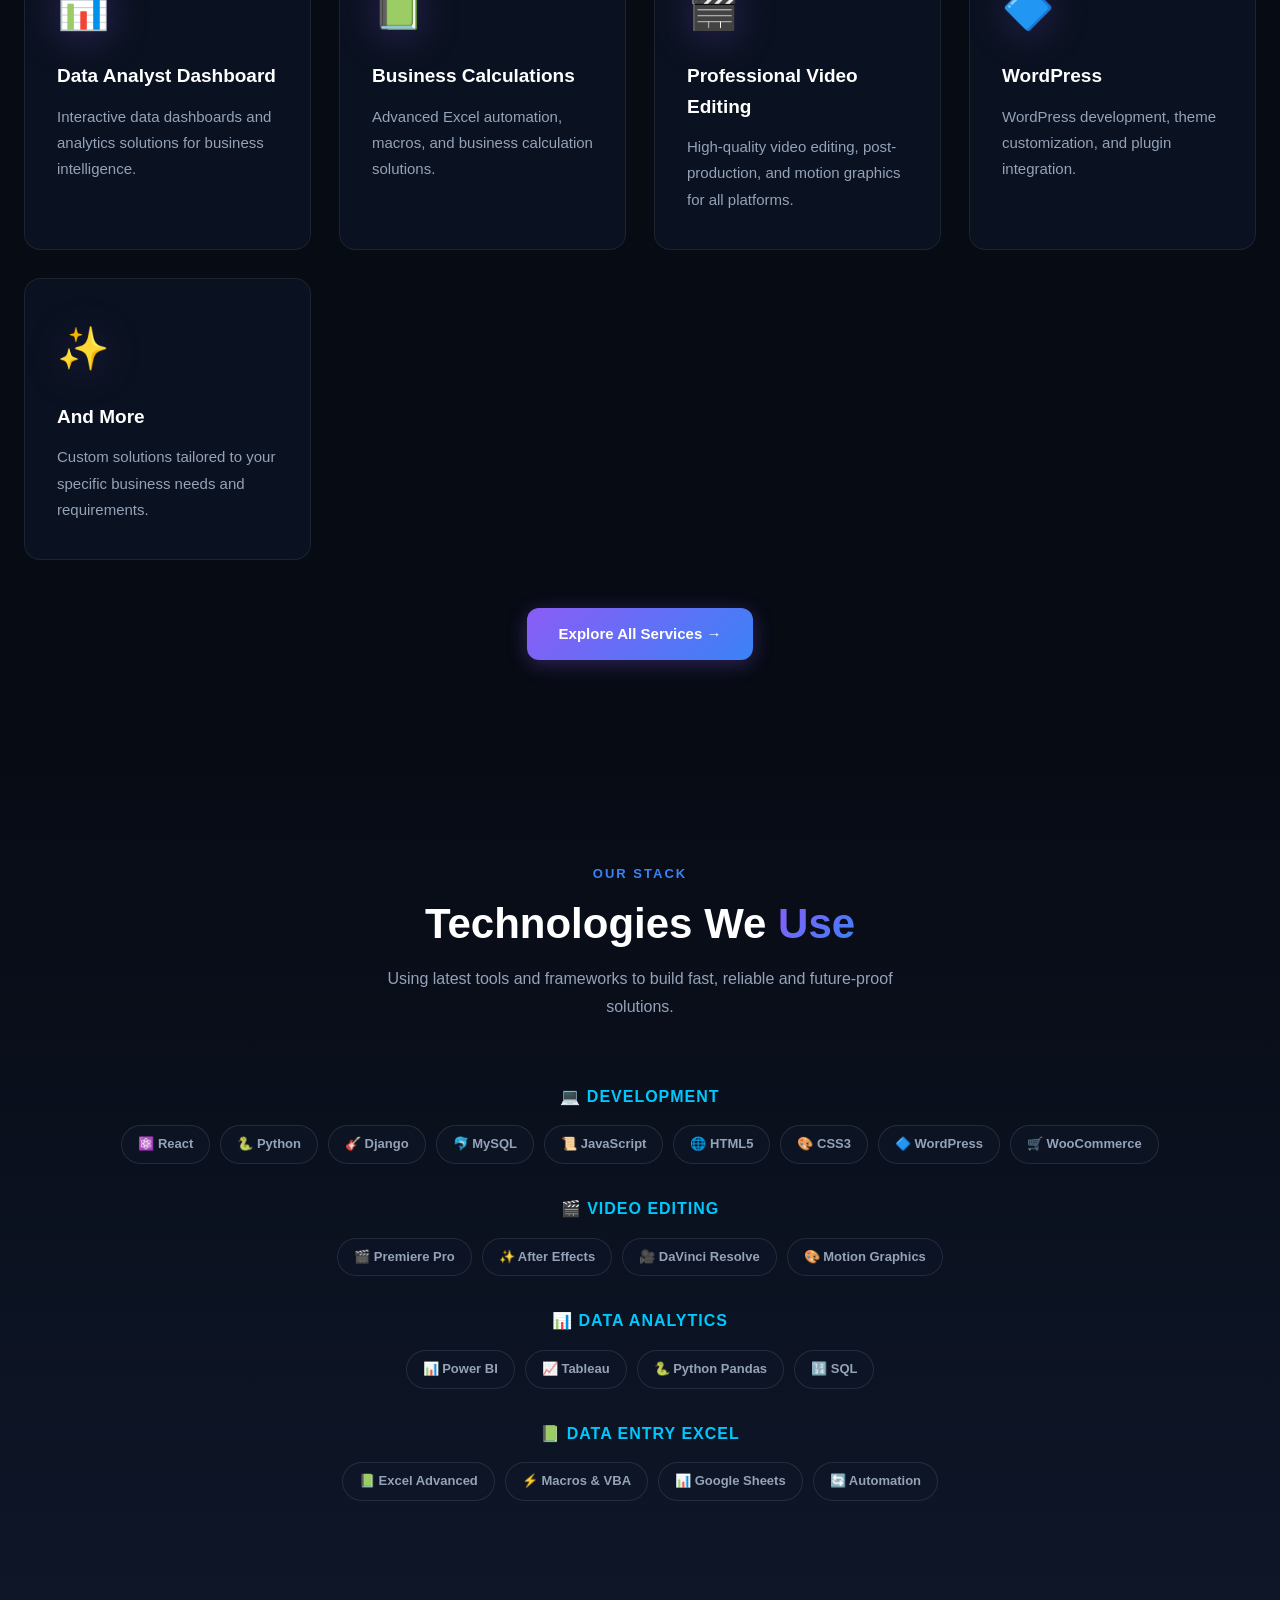
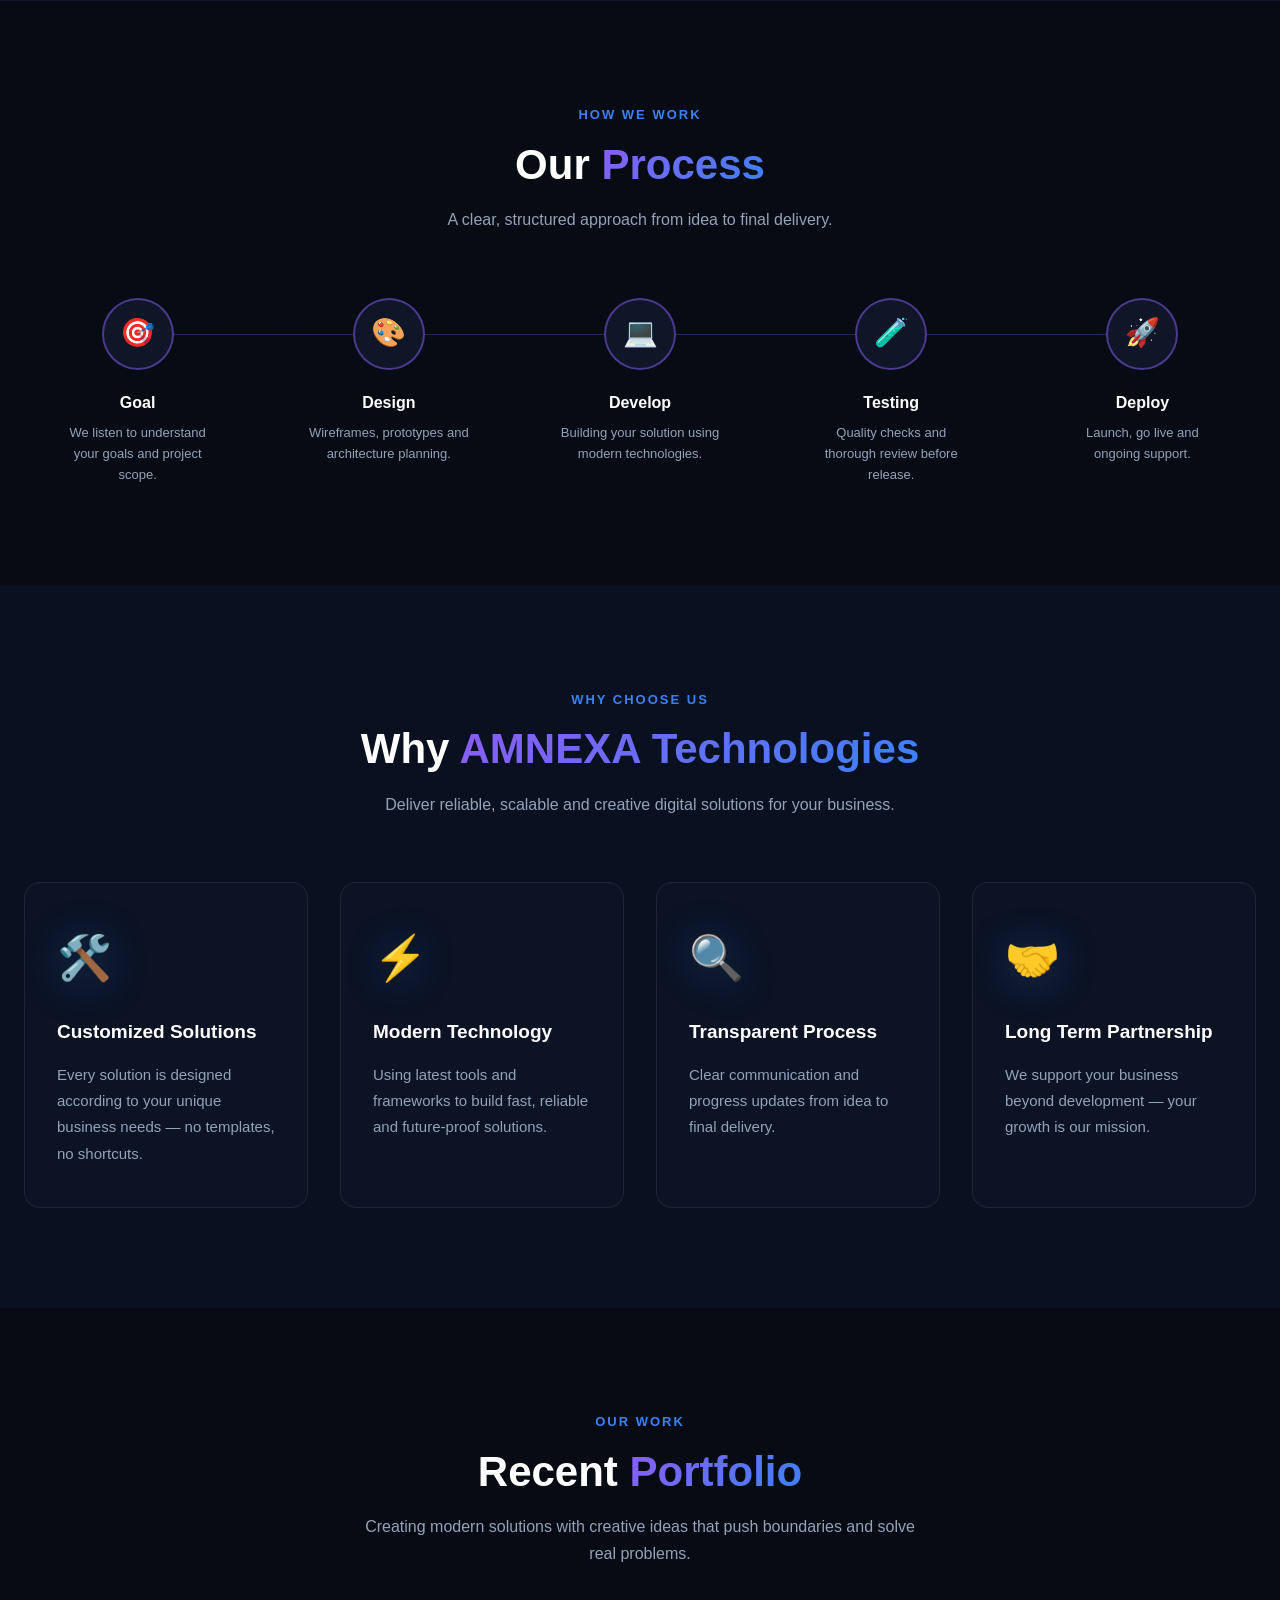
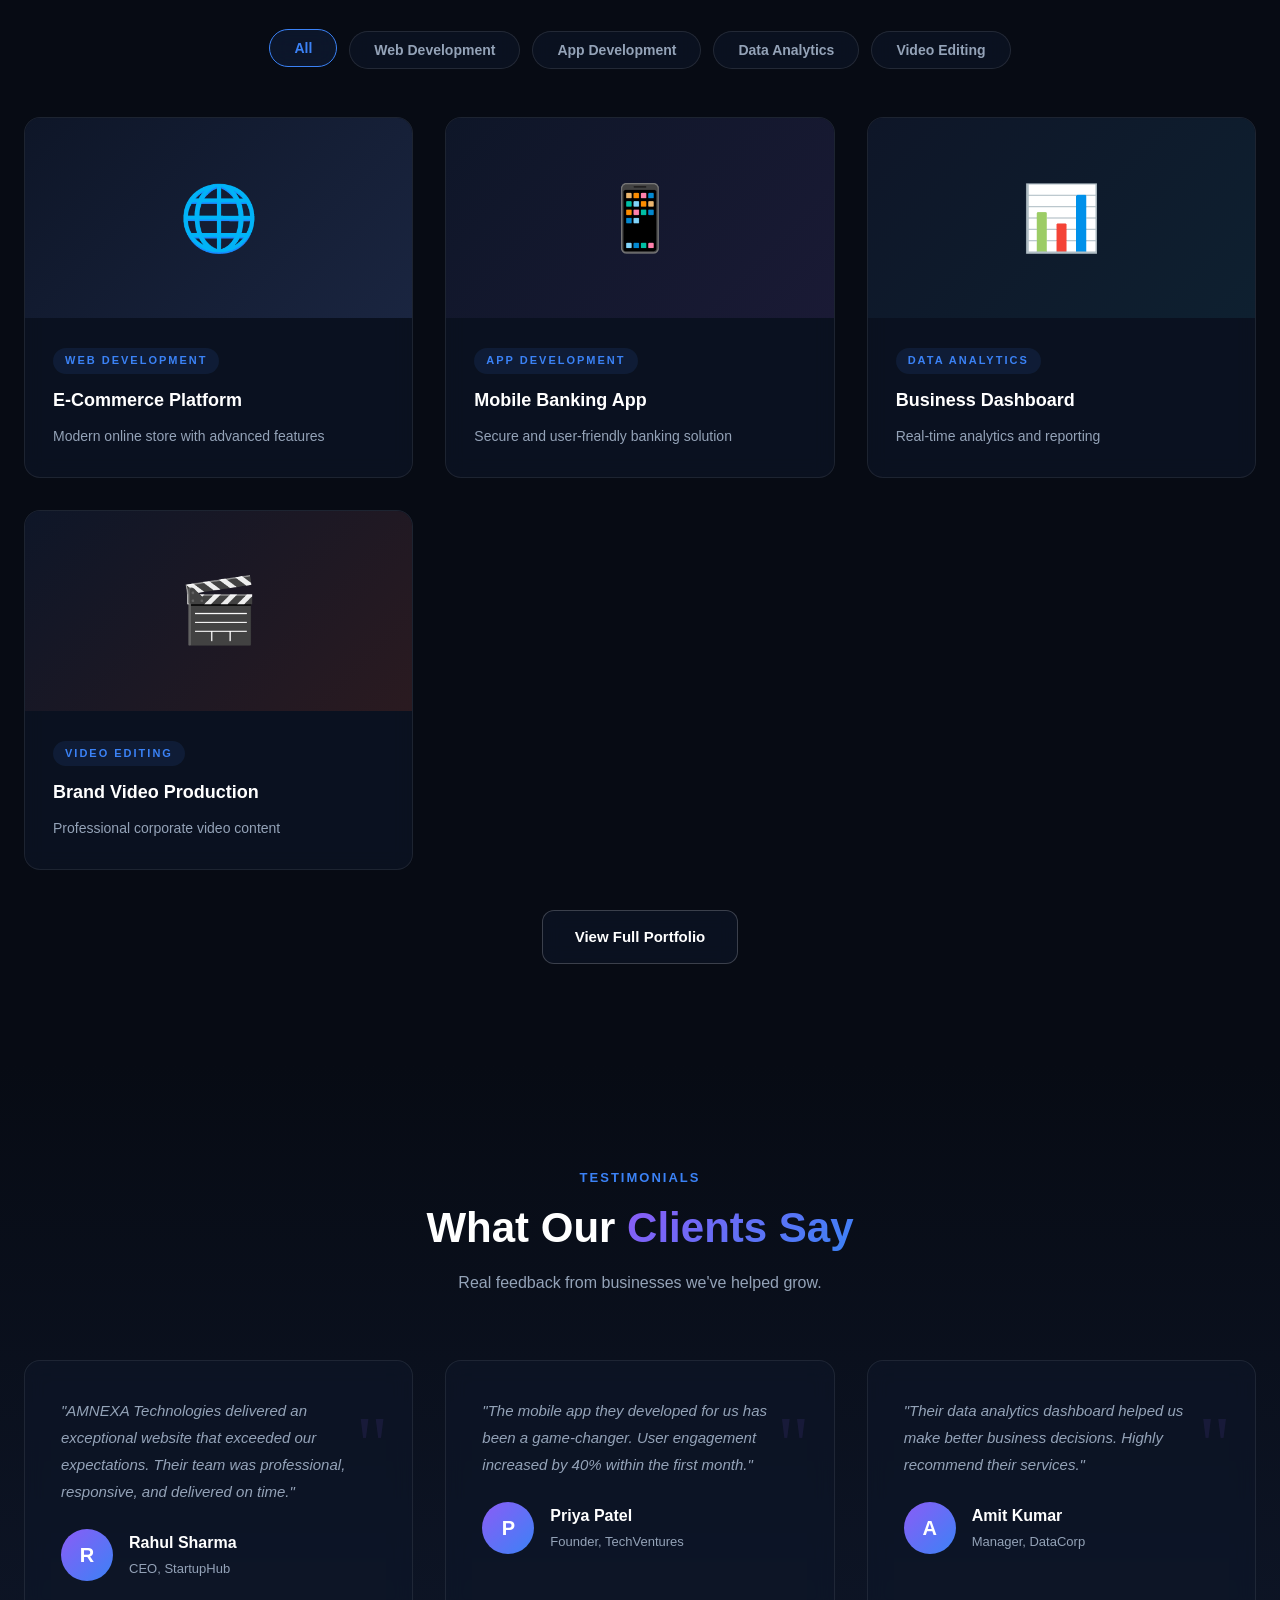
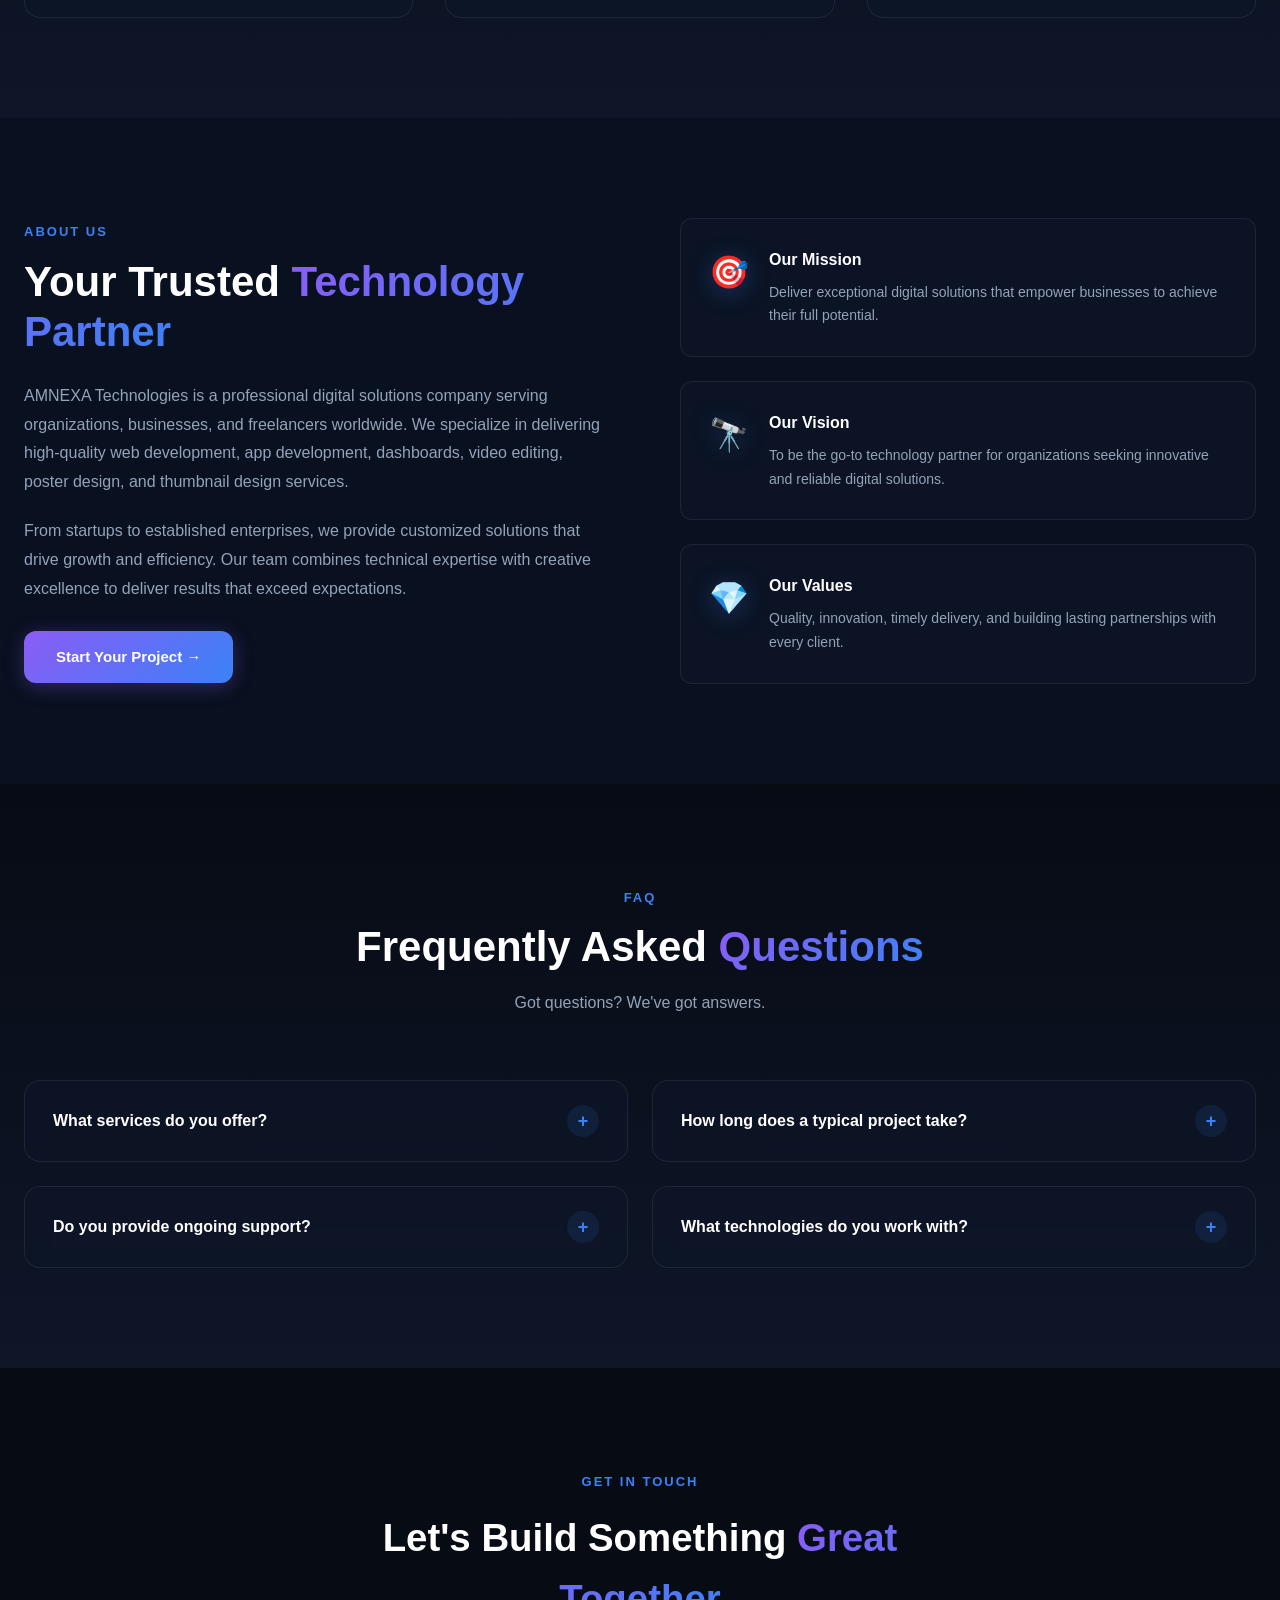
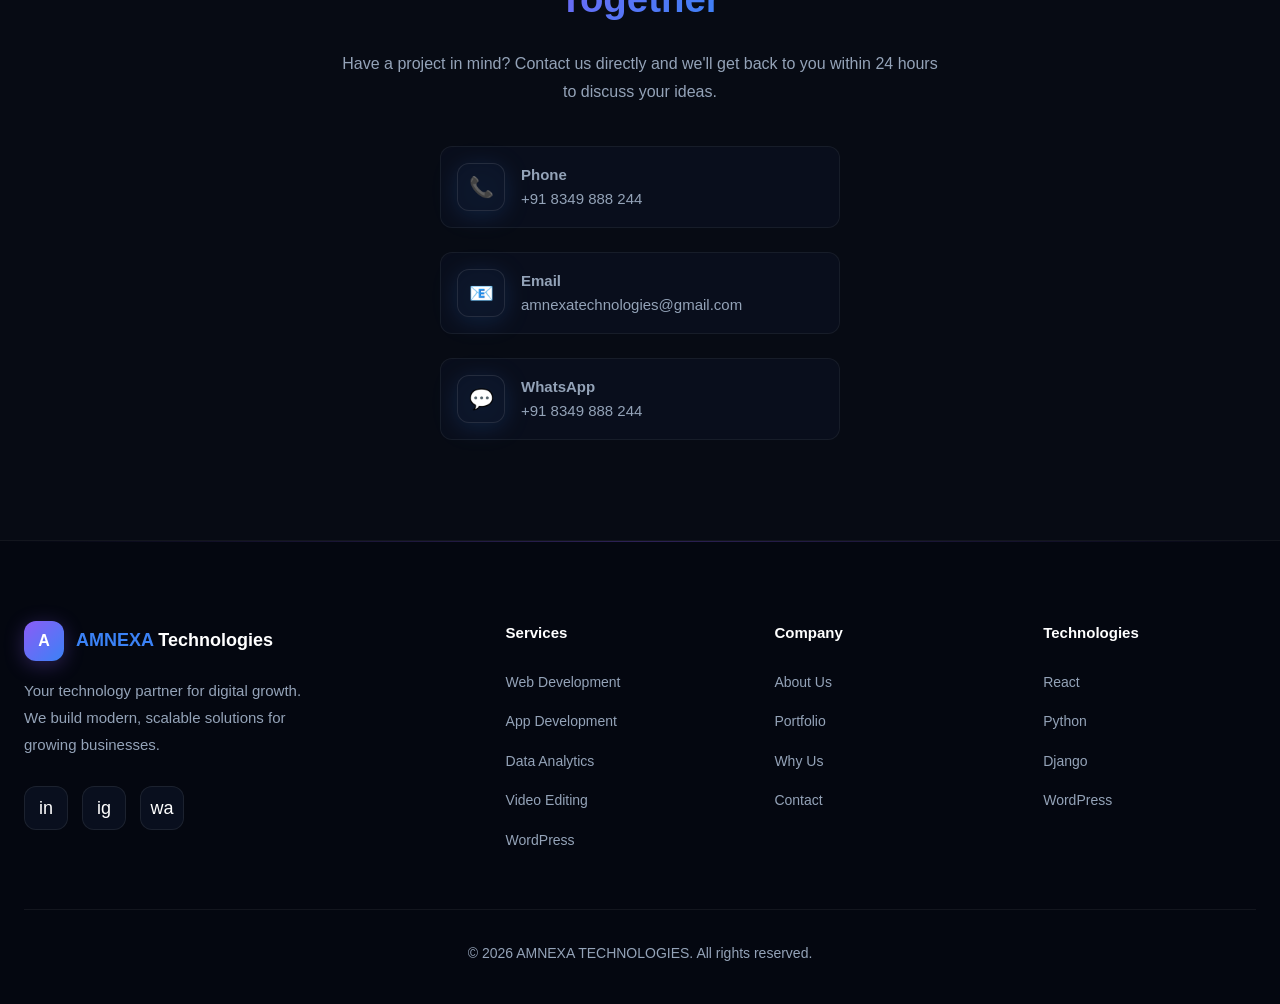
==== commit b8cd6d5b: "Update index.html" ====
--- a/index.html
+++ b/index.html
@@ -57,7 +57,7 @@
   <link rel="preload" href="https://fonts.googleapis.com/css2?family=Inter:wght@400;500;600;700;800&display=swap" as="style" />
   <link rel="preload" href="css/style.css" as="style" />
   <link rel="preload" href="js/main.js" as="script" />
-  <link rel="preload" href="img/favicon.png" as="image" />
+  <link rel="preload" href="favicon.png" as="image" />
 
   <!-- Fonts -->
   <link href="https://fonts.googleapis.com/css2?family=Inter:wght@400;500;600;700;800&display=swap" rel="stylesheet" />
--- a/css/style.css
+++ b/css/style.css
@@ -0,0 +1,2256 @@
+/* ============================================================
+   AMNEXA TECHNOLOGIES — Premium Stylesheet
+   Modern Dark Theme with Glassmorphism & Premium Effects
+============================================================ */
+
+/* ---- Reset & Base ---- */
+*, *::before, *::after {
+  margin: 0; padding: 0; box-sizing: border-box;
+}
+
+:root {
+  --bg: #070b14;
+  --bg-card: #0e1628;
+  --bg-card2: #111827;
+  --blue: #3B82F6;
+  --purple: #8B5CF6;
+  --cyan: #06B6D4;
+  --gradient: linear-gradient(135deg, #8B5CF6, #3B82F6, #06B6D4);
+  --gradient-primary: linear-gradient(135deg, #3B82F6, #8B5CF6);
+  --gradient-secondary: linear-gradient(135deg, #8B5CF6, #06B6D4);
+  --text: #ffffff;
+  --text-muted: #94a3b8;
+  --border: rgba(255,255,255,0.08);
+  --radius: 16px;
+  --glass: rgba(14, 22, 40, 0.7);
+}
+
+html { scroll-behavior: smooth; }
+
+body {
+  font-family: 'Inter', -apple-system, BlinkMacSystemFont, 'Segoe UI', Roboto, sans-serif;
+  background-color: #070b14;
+  color: #ffffff;
+  overflow-x: hidden;
+  min-height: 100vh;
+  line-height: 1.6;
+  background-image: 
+    radial-gradient(ellipse at top, rgba(139,92,246,0.08) 0%, transparent 50%),
+    radial-gradient(ellipse at bottom right, rgba(59,130,246,0.06) 0%, transparent 50%);
+}
+
+/* Hide scrollbar but keep functionality */
+body::-webkit-scrollbar {
+  width: 0px;
+  background: transparent;
+}
+
+body {
+  -ms-overflow-style: none;
+  scrollbar-width: none;
+}
+
+html {
+  -ms-overflow-style: none;
+  scrollbar-width: none;
+}
+
+html::-webkit-scrollbar {
+  width: 0px;
+  background: transparent;
+}
+
+a { text-decoration: none; color: inherit; }
+
+/* ---- Reusable ---- */
+.container { max-width: 1400px; margin: 0 auto; padding: 0 24px; }
+.section { padding: 100px 0; }
+
+.section-label {
+  display: inline-block; font-size: 13px; font-weight: 600;
+  letter-spacing: 2px; text-transform: uppercase; color: #3B82F6; margin-bottom: 14px;
+}
+
+.section-title {
+  font-size: clamp(28px, 4vw, 42px); font-weight: 800; line-height: 1.2; margin-bottom: 16px;
+}
+
+.section-subtitle {
+  font-size: 16px; color: #94a3b8; max-width: 560px; line-height: 1.7;
+}
+
+.section-header { text-align: center; margin-bottom: 64px; }
+.section-header .section-subtitle { margin: 0 auto; }
+
+.gradient-text {
+  background: linear-gradient(135deg, #8B5CF6, #3B82F6);
+  -webkit-background-clip: text;
+  -webkit-text-fill-color: transparent;
+  background-clip: text;
+}
+
+.btn {
+  display: inline-flex; align-items: center; gap: 8px;
+  padding: 14px 32px; border-radius: 12px; font-size: 15px;
+  font-weight: 600; cursor: pointer; transition: all 0.3s ease; border: none;
+  position: relative; overflow: hidden;
+}
+
+.btn::before {
+  content: ''; position: absolute; inset: 0;
+  background: linear-gradient(135deg, rgba(255,255,255,0.1) 0%, transparent 50%);
+  opacity: 0; transition: opacity 0.3s;
+}
+
+.btn:hover::before { opacity: 1; }
+
+.btn-primary { 
+  background: linear-gradient(135deg, #8B5CF6, #3B82F6); 
+  color: #fff; 
+  box-shadow: 0 4px 20px rgba(139,92,246,0.3);
+}
+.btn-primary:hover { 
+  transform: translateY(-3px); 
+  box-shadow: 0 8px 30px rgba(139,92,246,0.4);
+}
+
+.btn-outline {
+  background: rgba(14, 22, 40, 0.6); 
+  color: #fff; 
+  border: 1.5px solid rgba(255,255,255,0.2);
+  backdrop-filter: blur(10px);
+}
+.btn-outline:hover { 
+  border-color: #3B82F6; 
+  color: #3B82F6; 
+  transform: translateY(-3px);
+  background: rgba(59,130,246,0.1);
+}
+
+/* ---- Navbar ---- */
+.navbar {
+  position: fixed; top: 0; left: 0; right: 0; z-index: 1000;
+  padding: 20px 0; background: rgba(7,11,20,0.8);
+  backdrop-filter: blur(20px); border-bottom: 1px solid rgba(255,255,255,0.06);
+  transition: all 0.3s ease;
+}
+
+.navbar.scrolled { 
+  background: rgba(7,11,20,0.95); 
+  padding: 16px 0;
+  box-shadow: 0 4px 30px rgba(0,0,0,0.3);
+}
+
+.navbar .container { display: flex; align-items: center; justify-content: space-between; }
+
+.navbar-logo { display: flex; align-items: center; gap: 12px; font-size: 18px; font-weight: 700; }
+
+.logo-icon {
+  width: 40px; height: 40px; background: linear-gradient(135deg, #8B5CF6, #3B82F6); border-radius: 12px;
+  display: flex; align-items: center; justify-content: center; font-weight: 800; font-size: 16px;
+  box-shadow: 0 4px 20px rgba(139,92,246,0.3);
+}
+
+.logo-text span { color: #3B82F6; }
+
+.navbar-links { display: flex; align-items: center; gap: 40px; list-style: none; }
+.navbar-links a { font-size: 14px; color: #94a3b8; transition: all 0.3s; font-weight: 500; }
+.navbar-links a:hover, .navbar-links a.active { color: #fff; }
+.navbar-links a::after {
+  content: ''; position: absolute; bottom: -4px; left: 0; width: 0; height: 2px;
+  background: linear-gradient(90deg, #8B5CF6, #3B82F6); transition: width 0.3s;
+}
+.navbar-links a:hover::after { width: 100%; }
+
+.hamburger { display: none; flex-direction: column; gap: 5px; cursor: pointer; padding: 8px; }
+.hamburger span { display: block; width: 24px; height: 2px; background: #fff; border-radius: 2px; transition: all 0.3s; }
+
+.mobile-nav { display: none; flex-direction: column; gap: 0; background: rgba(14,22,40,0.98); border-top: 1px solid rgba(255,255,255,0.08); padding: 20px 0; backdrop-filter: blur(20px); }
+.mobile-nav.open { display: flex; }
+.mobile-nav a { padding: 16px 24px; font-size: 15px; color: #94a3b8; border-bottom: 1px solid rgba(255,255,255,0.06); transition: all 0.3s; }
+.mobile-nav a:hover { color: #fff; background: rgba(255,255,255,0.05); padding-left: 32px; }
+
+/* ---- Hero ---- */
+#hero {
+  min-height: 100vh; display: flex; align-items: center;
+  padding-top: 100px; position: relative; overflow: hidden;
+}
+
+.hero-bg { position: absolute; inset: 0; z-index: 0; }
+
+.hero-bg::before {
+  content: ''; position: absolute; inset: 0;
+  background-image: radial-gradient(circle at 1px 1px, rgba(255,255,255,0.03) 1px, transparent 0);
+  background-size: 40px 40px;
+}
+
+.hero-bg::after {
+  content: ''; position: absolute; width: 700px; height: 700px; border-radius: 50%;
+  background: radial-gradient(circle, rgba(139,92,246,0.12) 0%, transparent 70%);
+  top: -150px; right: -150px;
+  animation: glowPulse 8s ease-in-out infinite;
+}
+
+.hero-glow2 {
+  position: absolute; width: 500px; height: 500px; border-radius: 50%;
+  background: radial-gradient(circle, rgba(59,130,246,0.08) 0%, transparent 70%);
+  bottom: 0; left: 200px; pointer-events: none;
+  animation: glowPulse 8s ease-in-out infinite reverse;
+}
+
+@keyframes glowPulse {
+  0%, 100% { opacity: 0.6; transform: scale(1); }
+  50% { opacity: 1; transform: scale(1.1); }
+}
+
+.hero-content {
+  position: relative; z-index: 1;
+  display: grid; grid-template-columns: 1fr 1fr; gap: 80px; align-items: center; width: 100%;
+}
+
+.hero-badge {
+  display: inline-flex; align-items: center; gap: 8px;
+  padding: 10px 20px; border: 1px solid rgba(59,130,246,0.3);
+  border-radius: 50px; font-size: 13px; color: #3B82F6; margin-bottom: 32px;
+  background: rgba(59,130,246,0.05); backdrop-filter: blur(10px);
+}
+.hero-badge::before { content: ''; width: 8px; height: 8px; border-radius: 50%; background: #3B82F6; animation: pulse 2s infinite; }
+
+@keyframes pulse {
+  0%, 100% { opacity: 1; transform: scale(1); }
+  50% { opacity: 0.5; transform: scale(1.2); }
+}
+
+.hero-title { font-size: clamp(40px,5vw,64px); font-weight: 800; line-height: 1.1; margin-bottom: 28px; letter-spacing: -0.02em; }
+.hero-title .line3 { background: linear-gradient(135deg, #8B5CF6, #3B82F6); -webkit-background-clip: text; -webkit-text-fill-color: transparent; background-clip: text; }
+
+.hero-desc { font-size: 17px; color: #94a3b8; line-height: 1.75; max-width: 500px; margin-bottom: 40px; }
+.hero-actions { display: flex; gap: 20px; flex-wrap: wrap; }
+
+/* Hero visual */
+.hero-visual { position: relative; height: 550px; }
+
+.hero-code-card {
+  position: absolute; top: 50%; left: 50%; transform: translate(-50%,-50%);
+  background: rgba(14, 22, 40, 0.8); border: 1px solid rgba(255,255,255,0.1); border-radius: 20px;
+  width: 340px; overflow: hidden; box-shadow: 0 30px 80px rgba(0,0,0,0.5);
+  backdrop-filter: blur(20px);
+}
+
+.code-topbar {
+  background: rgba(26, 37, 64, 0.8); padding: 12px 16px;
+  display: flex; align-items: center; gap: 8px; font-size: 12px; color: #94a3b8;
+  border-bottom: 1px solid rgba(255,255,255,0.06);
+}
+
+.dot { width: 12px; height: 12px; border-radius: 50%; }
+.dot-red { background: #ff5f57; }
+.dot-yellow { background: #ffbd2e; }
+.dot-green { background: #28c840; }
+
+.code-body { padding: 20px 24px; font-family: 'Courier New', monospace; font-size: 13px; line-height: 1.9; }
+.code-keyword { color: #c792ea; }
+.code-var { color: #82aaff; }
+.code-string { color: #c3e88d; }
+.code-bool { color: #ff9d00; }
+.code-plain { color: #a6accd; }
+
+.float-card {
+  position: absolute; background: rgba(14, 22, 40, 0.9); border: 1px solid rgba(139,92,246,0.3);
+  border-radius: 16px; width: 72px; height: 72px; display: flex; align-items: center;
+  justify-content: center; font-size: 28px; box-shadow: 0 12px 40px rgba(0,0,0,0.4);
+  backdrop-filter: blur(10px);
+  animation: floatCard 4s ease-in-out infinite;
+}
+.float-card:nth-child(2) { animation-delay: -1.3s; }
+.float-card:nth-child(3) { animation-delay: -2.6s; }
+.float-card:nth-child(4) { animation-delay: -0.7s; }
+
+.float-card.top-left { top: 30px; left: -10px; }
+.float-card.top-right { top: 20px; right: 20px; }
+.float-card.bot-left { bottom: 80px; left: 20px; }
+.float-card.bot-right { bottom: 60px; right: 0; }
+
+@keyframes floatCard {
+  0%, 100% { transform: translateY(0); }
+  50% { transform: translateY(-16px); }
+}
+
+/* ---- Services ---- */
+#services { background: #070b14; }
+
+.services-grid { display: grid; grid-template-columns: repeat(auto-fill, minmax(280px, 1fr)); gap: 28px; }
+
+.service-card {
+  background: rgba(14, 22, 40, 0.6); border: 1px solid rgba(255,255,255,0.08); border-radius: 16px;
+  padding: 36px 32px; transition: all 0.4s ease; position: relative; overflow: hidden;
+  backdrop-filter: blur(10px);
+}
+
+.service-card::before {
+  content: ''; position: absolute; top: 0; left: 0; right: 0;
+  height: 3px; background: linear-gradient(135deg, #8B5CF6, #3B82F6); opacity: 0; transition: opacity 0.4s;
+}
+
+.service-card::after {
+  content: ''; position: absolute; inset: 0;
+  background: radial-gradient(circle at var(--mouse-x, 50%) var(--mouse-y, 50%), rgba(139,92,246,0.1) 0%, transparent 50%);
+  opacity: 0; transition: opacity 0.4s;
+}
+
+.service-card:hover { 
+  border-color: rgba(139,92,246,0.4); 
+  transform: translateY(-8px); 
+  box-shadow: 0 20px 60px rgba(139,92,246,0.2); 
+}
+.service-card:hover::before { opacity: 1; }
+.service-card:hover::after { opacity: 1; }
+
+.service-icon { font-size: 42px; margin-bottom: 20px; display: block; filter: drop-shadow(0 4px 20px rgba(139,92,246,0.3)); }
+.service-card h3 { font-size: 19px; font-weight: 700; margin-bottom: 12px; }
+.service-card p { font-size: 15px; color: #94a3b8; line-height: 1.75; }
+.service-card .learn-more { display: inline-block; margin-top: 20px; font-size: 14px; color: #3B82F6; font-weight: 600; transition: all 0.3s; }
+.service-card .learn-more:hover { text-decoration: underline; transform: translateX(4px); }
+
+.class-details {
+  display: flex;
+  flex-direction: column;
+  gap: 8px;
+  margin-top: 20px;
+  padding-top: 20px;
+  border-top: 1px solid rgba(255,255,255,0.08);
+}
+.class-duration, .class-level {
+  font-size: 13px;
+  color: #3B82F6;
+  font-weight: 600;
+}
+
+/* ---- Technologies ---- */
+#technologies { background: #09101f; }
+.tech-grid { display: grid; grid-template-columns: repeat(auto-fill, minmax(130px, 1fr)); gap: 16px; }
+.tech-item { background: #0e1628; border: 1px solid rgba(255,255,255,0.08); border-radius: 10px; padding: 22px 16px; text-align: center; transition: all 0.25s; cursor: default; }
+.tech-item:hover { border-color: #8B5CF6; background: rgba(139,92,246,0.08); transform: translateY(-3px); }
+.tech-icon { font-size: 32px; margin-bottom: 10px; display: block; }
+.tech-item span { font-size: 13px; font-weight: 600; color: #94a3b8; }
+
+/* ---- Process ---- */
+#process { background: #070b14; }
+.process-steps { display: flex; justify-content: space-between; position: relative; gap: 24px; flex-wrap: wrap; }
+.process-steps::before { content: ''; position: absolute; top: 36px; left: 10%; right: 10%; height: 1px; background: linear-gradient(135deg, #8B5CF6, #3B82F6); opacity: 0.3; }
+.process-step { flex: 1; min-width: 140px; text-align: center; position: relative; z-index: 1; }
+.step-circle { width: 72px; height: 72px; border-radius: 50%; background: #0e1628; border: 2px solid rgba(139,92,246,0.5); display: flex; align-items: center; justify-content: center; font-size: 28px; margin: 0 auto 20px; transition: all 0.3s; }
+.process-step:hover .step-circle { background: linear-gradient(135deg, #8B5CF6, #3B82F6); border-color: transparent; box-shadow: 0 0 30px rgba(139,92,246,0.4); }
+.process-step h3 { font-size: 16px; font-weight: 700; margin-bottom: 8px; }
+.process-step p { font-size: 13px; color: #94a3b8; line-height: 1.6; max-width: 160px; margin: 0 auto; }
+
+/* ---- Why Us ---- */
+#why-us { background: #09101f; }
+.why-grid { display: grid; grid-template-columns: repeat(auto-fill, minmax(280px, 1fr)); gap: 32px; }
+.why-card { 
+  background: rgba(14, 22, 40, 0.6); 
+  border: 1px solid rgba(255,255,255,0.08); 
+  border-radius: 16px; 
+  padding: 40px 32px; 
+  transition: all 0.4s ease;
+  backdrop-filter: blur(10px);
+  position: relative;
+  overflow: hidden;
+}
+.why-card::before {
+  content: ''; position: absolute; inset: 0;
+  background: radial-gradient(circle at var(--mouse-x, 50%) var(--mouse-y, 50%), rgba(59,130,246,0.08) 0%, transparent 50%);
+  opacity: 0; transition: opacity 0.4s;
+}
+.why-card:hover { 
+  border-color: rgba(59,130,246,0.4); 
+  transform: translateY(-8px); 
+  box-shadow: 0 20px 60px rgba(59,130,246,0.15);
+}
+.why-card:hover::before { opacity: 1; }
+.why-icon { font-size: 44px; margin-bottom: 24px; display: block; filter: drop-shadow(0 4px 20px rgba(59,130,246,0.3)); }
+.why-card h3 { font-size: 19px; font-weight: 700; margin-bottom: 14px; }
+.why-card p { font-size: 15px; color: #94a3b8; line-height: 1.75; }
+
+/* ---- Portfolio ---- */
+#portfolio { background: #070b14; }
+.portfolio-grid { display: grid; grid-template-columns: repeat(auto-fill, minmax(320px, 1fr)); gap: 32px; }
+.portfolio-card { 
+  background: rgba(14, 22, 40, 0.6); 
+  border: 1px solid rgba(255,255,255,0.08); 
+  border-radius: 16px; 
+  overflow: hidden; 
+  transition: all 0.4s ease;
+  backdrop-filter: blur(10px);
+}
+.portfolio-card:hover { 
+  transform: translateY(-8px); 
+  box-shadow: 0 24px 60px rgba(139,92,246,0.2); 
+  border-color: rgba(139,92,246,0.4); 
+}
+.portfolio-thumb { 
+  height: 200px; 
+  display: flex; 
+  align-items: center; 
+  justify-content: center; 
+  font-size: 64px; 
+  position: relative; 
+  overflow: hidden;
+}
+.portfolio-thumb::after {
+  content: ''; position: absolute; inset: 0;
+  background: linear-gradient(135deg, rgba(139,92,246,0.2) 0%, rgba(59,130,246,0.2) 100%);
+  opacity: 0; transition: opacity 0.4s;
+}
+.portfolio-card:hover .portfolio-thumb::after { opacity: 1; }
+.portfolio-thumb img { width: 100%; height: 100%; object-fit: cover; }
+.portfolio-thumb.web { background: linear-gradient(135deg,#0e1628,#1a2540); }
+.portfolio-thumb.shop { background: linear-gradient(135deg,#0e1628,#1a2035); }
+.portfolio-thumb.data { background: linear-gradient(135deg,#0e1628,#0e2030); }
+.portfolio-thumb.app { background: linear-gradient(135deg,#0e1628,#1a1a35); }
+.portfolio-thumb.custom { background: linear-gradient(135deg,#0e1628,#1a2540); }
+.portfolio-thumb.excel { background: linear-gradient(135deg,#0e1628,#1a2a20); }
+.portfolio-thumb.video { background: linear-gradient(135deg,#0e1628,#2a1a20); }
+.portfolio-thumb.website { background: linear-gradient(135deg,#0e1628,#1a2540); }
+.portfolio-thumb.dashboard { background: linear-gradient(135deg,#0e1628,#0e2a30); }
+.portfolio-thumb.poster { background: linear-gradient(135deg,#0e1628,#2a2520); }
+.portfolio-thumb.thumbnail { background: linear-gradient(135deg,#0e1628,#252a20); }
+.portfolio-info { padding: 28px; }
+.portfolio-tag { 
+  font-size: 11px; 
+  font-weight: 700; 
+  text-transform: uppercase; 
+  letter-spacing: 2px; 
+  color: #3B82F6; 
+  margin-bottom: 12px; 
+  display: inline-block;
+  padding: 4px 12px;
+  background: rgba(59,130,246,0.1);
+  border-radius: 50px;
+}
+.portfolio-info h3 { font-size: 18px; font-weight: 700; margin-bottom: 10px; }
+.portfolio-info p { font-size: 14px; color: #94a3b8; line-height: 1.7; }
+
+/* Portfolio filter buttons */
+.portfolio-filters { display: flex; gap: 12px; flex-wrap: wrap; margin-bottom: 48px; justify-content: center; }
+.filter-btn { 
+  padding: 10px 24px; 
+  border-radius: 50px; 
+  font-size: 14px; 
+  font-weight: 600; 
+  border: 1px solid rgba(255,255,255,0.1); 
+  background: rgba(14, 22, 40, 0.6); 
+  color: #94a3b8; 
+  cursor: pointer; 
+  transition: all 0.3s;
+  backdrop-filter: blur(10px);
+}
+.filter-btn:hover, .filter-btn.active { 
+  border-color: #3B82F6; 
+  color: #3B82F6; 
+  background: rgba(59,130,246,0.1);
+  transform: translateY(-2px);
+}
+
+/* Technology tags */
+.tech-tag { display: inline-block; padding: 6px 14px; border-radius: 50px; font-size: 12px; font-weight: 600; background: rgba(139,92,246,0.12); border: 1px solid rgba(139,92,246,0.3); color: #8B5CF6; }
+
+/* Demo project detail */
+.project-detail-wrapper { display: grid; grid-template-columns: 1fr 1fr; gap: 48px; align-items: start; }
+.project-detail-visual { position: sticky; top: 100px; }
+.project-detail-content h2 { font-size: 24px; font-weight: 700; margin-bottom: 16px; }
+.project-detail-content h3 { font-size: 18px; font-weight: 700; margin-bottom: 12px; }
+
+/* ---- About ---- */
+#about { background: #09101f; }
+.about-grid { display: grid; grid-template-columns: 1fr 1fr; gap: 80px; align-items: center; }
+.about-text h2 { font-size: clamp(28px,3.5vw,42px); font-weight: 800; margin-bottom: 24px; line-height: 1.2; }
+.about-text p { font-size: 16px; color: #94a3b8; line-height: 1.8; margin-bottom: 20px; }
+.about-cards { display: flex; flex-direction: column; gap: 24px; }
+.about-card { 
+  background: rgba(14, 22, 40, 0.6); 
+  border: 1px solid rgba(255,255,255,0.08); 
+  border-radius: 12px; 
+  padding: 28px; 
+  display: flex; gap: 20px; 
+  align-items: flex-start; 
+  transition: all 0.4s ease;
+  backdrop-filter: blur(10px);
+}
+.about-card:hover { 
+  border-color: rgba(59,130,246,0.3); 
+  transform: translateX(8px);
+  box-shadow: 0 8px 30px rgba(59,130,246,0.1);
+}
+.about-card-icon { font-size: 32px; flex-shrink: 0; filter: drop-shadow(0 4px 12px rgba(59,130,246,0.3)); }
+.about-card h4 { font-size: 16px; font-weight: 700; margin-bottom: 8px; }
+.about-card p { font-size: 14px; color: #94a3b8; line-height: 1.7; }
+
+/* ---- Contact ---- */
+#contact { background: #070b14; }
+.contact-wrapper { display: flex; justify-content: center; align-items: center; }
+.contact-info { max-width: 600px; text-align: center; }
+.contact-info h2 { font-size: clamp(28px,3vw,40px); font-weight: 800; margin-bottom: 20px; }
+.contact-info p { font-size: 16px; color: #94a3b8; line-height: 1.75; margin-bottom: 40px; }
+.contact-items { display: flex; flex-direction: column; gap: 24px; align-items: center; }
+.contact-item { 
+  display: flex; align-items: center; gap: 16px; 
+  font-size: 15px; color: #94a3b8;
+  padding: 16px;
+  background: rgba(14, 22, 40, 0.4);
+  border-radius: 12px;
+  border: 1px solid rgba(255,255,255,0.06);
+  transition: all 0.3s;
+  width: 100%;
+  max-width: 400px;
+  justify-content: flex-start;
+  text-align: left;
+}
+.contact-item:hover {
+  border-color: rgba(59,130,246,0.3);
+  background: rgba(59,130,246,0.05);
+}
+.contact-item-icon { 
+  width: 48px; height: 48px; border-radius: 12px; 
+  background: rgba(14, 22, 40, 0.8); 
+  border: 1px solid rgba(255,255,255,0.1); 
+  display: flex; align-items: center; justify-content: center; 
+  font-size: 20px; flex-shrink: 0;
+  filter: drop-shadow(0 4px 12px rgba(59,130,246,0.2));
+}
+
+/* Form */
+.contact-form { 
+  background: rgba(14, 22, 40, 0.6); 
+  border: 1px solid rgba(255,255,255,0.08); 
+  border-radius: 20px; 
+  padding: 48px;
+  backdrop-filter: blur(10px);
+}
+.form-row { display: grid; grid-template-columns: 1fr 1fr; gap: 20px; margin-bottom: 20px; }
+.form-group { margin-bottom: 20px; }
+.form-group label { display: block; font-size: 14px; font-weight: 600; color: #94a3b8; margin-bottom: 10px; }
+.form-group input,
+.form-group textarea,
+.form-group select,
+.form-input {
+  width: 100%; 
+  background: rgba(7,11,20,0.8); 
+  border: 1px solid rgba(255,255,255,0.1); 
+  border-radius: 12px;
+  padding: 14px 16px; 
+  color: #fff; 
+  font-size: 15px; 
+  font-family: 'Inter', sans-serif;
+  outline: none; 
+  transition: all 0.3s;
+  backdrop-filter: blur(10px);
+}
+.form-group input:focus, .form-group textarea:focus, .form-group select:focus, .form-input:focus { 
+  border-color: #8B5CF6; 
+  box-shadow: 0 0 0 3px rgba(139,92,246,0.1);
+}
+.form-group textarea { resize: vertical; min-height: 140px; }
+.form-group select option { background: #0e1628; }
+.form-submit { width: 100%; padding: 16px; font-size: 16px; }
+
+/* Django messages */
+.messages-container { padding: 16px 0; }
+.message { padding: 16px 24px; border-radius: 12px; margin-bottom: 12px; font-size: 15px; backdrop-filter: blur(10px); }
+.message.success { background: rgba(0,200,100,0.12); border: 1px solid rgba(0,200,100,0.3); color: #00e087; }
+.message.error { background: rgba(255,80,80,0.12); border: 1px solid rgba(255,80,80,0.3); color: #ff6b6b; }
+
+/* ---- Blog ---- */
+.blog-grid { display: grid; grid-template-columns: repeat(auto-fill, minmax(340px, 1fr)); gap: 32px; }
+.blog-card { 
+  background: rgba(14, 22, 40, 0.6); 
+  border: 1px solid rgba(255,255,255,0.08); 
+  border-radius: 16px; 
+  overflow: hidden; 
+  transition: all 0.4s ease;
+  backdrop-filter: blur(10px);
+}
+.blog-card:hover { 
+  transform: translateY(-8px); 
+  box-shadow: 0 20px 60px rgba(139,92,246,0.15); 
+  border-color: rgba(139,92,246,0.3); 
+}
+.blog-thumb { 
+  height: 220px; 
+  background: linear-gradient(135deg,#0e1628,#1a2540); 
+  overflow: hidden; 
+  display: flex; 
+  align-items: center; 
+  justify-content: center;
+  position: relative;
+}
+.blog-thumb::after {
+  content: ''; position: absolute; inset: 0;
+  background: linear-gradient(135deg, rgba(139,92,246,0.2) 0%, rgba(59,130,246,0.2) 100%);
+  opacity: 0; transition: opacity 0.4s;
+}
+.blog-card:hover .blog-thumb::after { opacity: 1; }
+.blog-thumb img { width: 100%; height: 100%; object-fit: cover; }
+.blog-thumb-placeholder { font-size: 56px; }
+.blog-info { padding: 28px; }
+.blog-meta { display: flex; gap: 16px; margin-bottom: 16px; font-size: 13px; color: #94a3b8; }
+.blog-info h3 { font-size: 19px; font-weight: 700; margin-bottom: 12px; line-height: 1.4; }
+.blog-info p { font-size: 15px; color: #94a3b8; line-height: 1.7; margin-bottom: 20px; }
+.blog-read-more { font-size: 14px; color: #3B82F6; font-weight: 600; }
+.blog-read-more:hover { text-decoration: underline; }
+
+/* Blog detail */
+.blog-detail-header { padding: 120px 0 60px; background: #09101f; }
+.blog-detail-meta { display: flex; gap: 16px; margin-bottom: 20px; font-size: 13px; color: #94a3b8; }
+.blog-detail-hero { width: 100%; height: 400px; object-fit: cover; border-radius: 12px; margin: 40px 0; }
+.blog-detail-content { max-width: 760px; margin: 0 auto; }
+.blog-detail-content h1 { font-size: clamp(28px,4vw,42px); font-weight: 800; line-height: 1.2; margin-bottom: 20px; }
+.blog-content-body { font-size: 16px; color: #94a3b8; line-height: 1.85; }
+.blog-content-body p { margin-bottom: 20px; }
+.blog-content-body h2 { font-size: 24px; font-weight: 700; color: #ffffff; margin: 32px 0 16px; }
+.blog-content-body h3 { font-size: 20px; font-weight: 700; color: #ffffff; margin: 24px 0 12px; }
+
+/* Service detail page */
+.page-hero { padding: 140px 0 80px; background: #09101f; position: relative; overflow: hidden; }
+.page-hero::before { content: ''; position: absolute; inset: 0; background-image: radial-gradient(circle at 1px 1px, rgba(255,255,255,0.04) 1px, transparent 0); background-size: 40px 40px; }
+.page-hero .container { position: relative; z-index: 1; }
+.page-hero-label { font-size: 13px; font-weight: 600; letter-spacing: 2px; text-transform: uppercase; color: #3B82F6; margin-bottom: 16px; display: block; }
+.page-hero h1 { font-size: clamp(32px,5vw,52px); font-weight: 800; line-height: 1.15; margin-bottom: 20px; }
+.page-hero p { font-size: 16px; color: #94a3b8; max-width: 600px; line-height: 1.7; }
+.service-icon-large { font-size: 64px; margin-bottom: 24px; display: block; }
+
+.features-list { list-style: none; display: flex; flex-direction: column; gap: 12px; margin-top: 24px; }
+.features-list li { display: flex; align-items: center; gap: 10px; font-size: 15px; color: #94a3b8; }
+.features-list li::before { content: '✓'; color: #3B82F6; font-weight: 700; }
+
+/* ---- Footer ---- */
+footer { 
+  background: #040710; 
+  border-top: 1px solid rgba(255,255,255,0.06); 
+  padding: 80px 0 40px;
+  position: relative;
+}
+footer::before {
+  content: ''; position: absolute; top: 0; left: 0; right: 0;
+  height: 1px; background: linear-gradient(90deg, transparent, rgba(139,92,246,0.3), transparent);
+}
+.footer-grid { display: grid; grid-template-columns: 2fr 1fr 1fr 1fr; gap: 56px; margin-bottom: 56px; }
+.footer-brand p { font-size: 15px; color: #94a3b8; line-height: 1.8; margin: 16px 0 28px; max-width: 280px; }
+.footer-socials { display: flex; gap: 14px; }
+.social-btn { 
+  width: 44px; height: 44px; border-radius: 12px; 
+  background: rgba(14, 22, 40, 0.6); 
+  border: 1px solid rgba(255,255,255,0.08); 
+  display: flex; align-items: center; justify-content: center; 
+  font-size: 18px; 
+  transition: all 0.3s;
+  backdrop-filter: blur(10px);
+}
+.social-btn:hover { 
+  border-color: #8B5CF6; 
+  background: rgba(139,92,246,0.15);
+  transform: translateY(-4px);
+  box-shadow: 0 8px 24px rgba(139,92,246,0.3);
+}
+.footer-col h4 { font-size: 15px; font-weight: 700; margin-bottom: 24px; color: #fff; }
+.footer-col ul { list-style: none; display: flex; flex-direction: column; gap: 14px; }
+.footer-col ul li a { font-size: 14px; color: #94a3b8; transition: all 0.3s; }
+.footer-col ul li a:hover { color: #3B82F6; transform: translateX(4px); }
+.footer-bottom { 
+  border-top: 1px solid rgba(255,255,255,0.06); 
+  padding-top: 32px; 
+  text-align: center; 
+  font-size: 14px; 
+  color: #94a3b8;
+}
+
+/* ---- WhatsApp button ---- */
+.whatsapp-btn {
+  position: fixed;
+  bottom: 24px;
+  right: 24px;
+  width: 56px;
+  height: 56px;
+  border-radius: 16px;
+  background: linear-gradient(135deg, #25d366, #128c7e);
+  display: flex;
+  align-items: center;
+  justify-content: center;
+  z-index: 1000;
+  box-shadow: 0 8px 32px rgba(37,211,102,0.4);
+  transition: all 0.3s cubic-bezier(0.4, 0, 0.2, 1);
+  border: none;
+  cursor: pointer;
+  backdrop-filter: blur(10px);
+}
+.whatsapp-btn::before {
+  content: '';
+  position: absolute;
+  inset: 0;
+  border-radius: 16px;
+  background: linear-gradient(135deg, rgba(255,255,255,0.2), transparent);
+  opacity: 0;
+  transition: opacity 0.3s;
+}
+.whatsapp-btn:hover::before {
+  opacity: 1;
+}
+.whatsapp-btn:hover {
+  transform: translateY(-4px) scale(1.05);
+  box-shadow: 0 16px 48px rgba(37,211,102,0.5);
+}
+
+/* ---- Call button ---- */
+.call-btn {
+  position: fixed;
+  bottom: 24px;
+  right: 88px;
+  width: 56px;
+  height: 56px;
+  border-radius: 16px;
+  background: linear-gradient(135deg, #3B82F6, #1d4ed8);
+  display: flex;
+  align-items: center;
+  justify-content: center;
+  font-size: 22px;
+  z-index: 1000;
+  box-shadow: 0 8px 32px rgba(59,130,246,0.4);
+  transition: all 0.3s cubic-bezier(0.4, 0, 0.2, 1);
+  border: none;
+  cursor: pointer;
+  backdrop-filter: blur(10px);
+}
+.call-btn::before {
+  content: '';
+  position: absolute;
+  inset: 0;
+  border-radius: 16px;
+  background: linear-gradient(135deg, rgba(255,255,255,0.2), transparent);
+  opacity: 0;
+  transition: opacity 0.3s;
+}
+.call-btn:hover::before {
+  opacity: 1;
+}
+.call-btn:hover {
+  transform: translateY(-4px) scale(1.05);
+  box-shadow: 0 16px 48px rgba(59,130,246,0.5);
+}
+
+/* ---- Email button ---- */
+.email-btn {
+  position: fixed;
+  bottom: 24px;
+  right: 152px;
+  width: 56px;
+  height: 56px;
+  border-radius: 16px;
+  background: linear-gradient(135deg, #8B5CF6, #6d28d9);
+  display: flex;
+  align-items: center;
+  justify-content: center;
+  z-index: 1000;
+  box-shadow: 0 8px 32px rgba(139,92,246,0.4);
+  transition: all 0.3s cubic-bezier(0.4, 0, 0.2, 1);
+  border: none;
+  cursor: pointer;
+  backdrop-filter: blur(10px);
+}
+.email-btn::before {
+  content: '';
+  position: absolute;
+  inset: 0;
+  border-radius: 16px;
+  background: linear-gradient(135deg, rgba(255,255,255,0.2), transparent);
+  opacity: 0;
+  transition: opacity 0.3s;
+}
+.email-btn:hover::before {
+  opacity: 1;
+}
+.email-btn:hover {
+  transform: translateY(-4px) scale(1.05);
+  box-shadow: 0 16px 48px rgba(139,92,246,0.5);
+}
+
+/* ---- Back to top button ---- */
+.back-to-top {
+  position: fixed;
+  bottom: 24px;
+  right: 152px;
+  width: 56px;
+  height: 56px;
+  border-radius: 16px;
+  background: linear-gradient(135deg, #8B5CF6, #3B82F6);
+  display: none;
+  align-items: center;
+  justify-content: center;
+  z-index: 1000;
+  box-shadow: 0 8px 32px rgba(139,92,246,0.4);
+  transition: all 0.3s cubic-bezier(0.4, 0, 0.2, 1);
+  border: none;
+  cursor: pointer;
+  color: #fff;
+  backdrop-filter: blur(10px);
+}
+.back-to-top::before {
+  content: '';
+  position: absolute;
+  inset: 0;
+  border-radius: 16px;
+  background: linear-gradient(135deg, rgba(255,255,255,0.2), transparent);
+  opacity: 0;
+  transition: opacity 0.3s;
+}
+.back-to-top:hover::before {
+  opacity: 1;
+}
+.back-to-top:hover {
+  transform: translateY(-4px) scale(1.05);
+  box-shadow: 0 16px 48px rgba(139,92,246,0.5);
+}
+
+
+/* ---- Loading screen ---- */
+#loading-screen {
+  position: fixed; inset: 0; background: #070b14; z-index: 9999;
+  display: flex; align-items: center; justify-content: center;
+  transition: opacity 0.5s ease;
+}
+#loading-screen::before {
+  content: ''; position: absolute; inset: 0;
+  background-image: radial-gradient(circle at 1px 1px, rgba(255,255,255,0.03) 1px, transparent 0);
+  background-size: 40px 40px;
+}
+#loading-screen.hidden {
+  opacity: 0;
+  pointer-events: none;
+}
+.loading-content { text-align: center; position: relative; z-index: 1; }
+.loading-logo {
+  width: 90px; height: 90px; background: linear-gradient(135deg, #8B5CF6, #3B82F6); border-radius: 20px;
+  display: flex; align-items: center; justify-content: center; font-weight: 800; font-size: 36px; margin-bottom: 28px;
+  color: #fff;
+  box-shadow: 0 20px 60px rgba(139,92,246,0.4);
+  animation: logoPulse 2s ease-in-out infinite;
+}
+@keyframes logoPulse {
+  0%, 100% { transform: scale(1); }
+  50% { transform: scale(1.05); }
+}
+.loading-spinner {
+  width: 48px; height: 48px; border: 3px solid rgba(255,255,255,0.1);
+  border-top-color: #3B82F6; border-radius: 50%;
+  animation: spin 1s linear infinite; margin: 0 auto;
+}
+@keyframes spin { to { transform: rotate(360deg); } }
+
+/* ---- Trusted By section ---- */
+.trusted-logos {
+  display: flex; align-items: center; justify-content: center; gap: 48px;
+  flex-wrap: wrap; padding: 40px 0;
+  background: rgba(14, 22, 40, 0.4);
+  border-radius: 16px;
+  border: 1px solid rgba(255,255,255,0.06);
+  backdrop-filter: blur(10px);
+}
+.trust-item {
+  font-size: 24px; color: #94a3b8;
+  opacity: 0.6; transition: all 0.3s;
+}
+.trust-item:hover { opacity: 1; color: #fff; }
+
+/* ---- Statistics section ---- */
+.stats-section {
+  display: grid; grid-template-columns: repeat(4, 1fr); gap: 32px;
+  padding: 60px;
+  background: rgba(14, 22, 40, 0.6);
+  border-radius: 20px;
+  border: 1px solid rgba(255,255,255,0.08);
+  backdrop-filter: blur(10px);
+}
+.stat-item { text-align: center; }
+.stat-number {
+  font-size: 48px; font-weight: 800;
+  background: linear-gradient(135deg, #8B5CF6, #3B82F6);
+  -webkit-background-clip: text;
+  -webkit-text-fill-color: transparent;
+  background-clip: text;
+  margin-bottom: 8px;
+}
+.stat-label { font-size: 14px; color: #94a3b8; font-weight: 500; }
+
+/* ---- Testimonials ---- */
+.testimonials-grid { display: grid; grid-template-columns: repeat(auto-fill, minmax(320px, 1fr)); gap: 32px; }
+.testimonial-card {
+  background: rgba(14, 22, 40, 0.6); border: 1px solid rgba(255,255,255,0.08); border-radius: 16px;
+  padding: 36px; transition: all 0.4s ease;
+  backdrop-filter: blur(10px);
+  position: relative;
+}
+.testimonial-card::before {
+  content: '"'; position: absolute; top: 20px; right: 24px;
+  font-size: 80px; color: rgba(139,92,246,0.1); font-family: Georgia, serif;
+}
+.testimonial-card:hover {
+  border-color: rgba(139,92,246,0.3);
+  transform: translateY(-8px);
+  box-shadow: 0 20px 60px rgba(139,92,246,0.15);
+}
+.testimonial-text { font-size: 15px; color: #94a3b8; line-height: 1.8; margin-bottom: 24px; font-style: italic; }
+.testimonial-author { display: flex; align-items: center; gap: 16px; }
+.testimonial-avatar {
+  width: 52px; height: 52px; border-radius: 50%;
+  background: linear-gradient(135deg, #8B5CF6, #3B82F6);
+  display: flex; align-items: center; justify-content: center;
+  font-size: 20px; font-weight: 700;
+}
+.testimonial-info h4 { font-size: 16px; font-weight: 700; margin-bottom: 4px; }
+.testimonial-info p { font-size: 13px; color: #94a3b8; }
+
+/* ---- FAQ ---- */
+.faq-grid { display: grid; grid-template-columns: repeat(auto-fill, minmax(480px, 1fr)); gap: 24px; }
+.faq-item {
+  background: rgba(14, 22, 40, 0.6); border: 1px solid rgba(255,255,255,0.08); border-radius: 16px;
+  overflow: hidden; transition: all 0.4s ease;
+  backdrop-filter: blur(10px);
+}
+.faq-item:hover { border-color: rgba(59,130,246,0.3); }
+.faq-question {
+  padding: 24px 28px; cursor: pointer;
+  display: flex; justify-content: space-between; align-items: center;
+  font-size: 16px; font-weight: 600; color: #fff;
+  transition: all 0.3s;
+}
+.faq-question:hover { color: #3B82F6; }
+.faq-toggle {
+  width: 32px; height: 32px; border-radius: 50%;
+  background: rgba(59,130,246,0.1);
+  display: flex; align-items: center; justify-content: center;
+  font-size: 18px; color: #3B82F6; font-weight: 700;
+  transition: all 0.3s;
+}
+.faq-item.active .faq-toggle { background: linear-gradient(135deg, #8B5CF6, #3B82F6); color: #fff; }
+.faq-answer {
+  padding: 0 28px 24px; display: none;
+  font-size: 15px; color: #94a3b8; line-height: 1.75;
+}
+.faq-item.active .faq-answer { display: block; }
+
+/* ---- Tech Badge ---- */
+.tech-badge {
+  display: inline-block; padding: 8px 16px; border-radius: 50px;
+  font-size: 13px; font-weight: 600; background: rgba(14, 22, 40, 0.6);
+  border: 1px solid rgba(255,255,255,0.1); color: #94a3b8;
+  transition: all 0.3s;
+}
+.tech-badge:hover {
+  border-color: #8B5CF6;
+  background: rgba(139,92,246,0.1);
+  color: #8B5CF6;
+  transform: translateY(-2px);
+}
+
+/* ---- Responsive Design ---- */
+@media (max-width: 1024px) {
+  .hero-content { grid-template-columns: 1fr; gap: 48px; }
+  .hero-visual { height: 400px; }
+  .stats-section { grid-template-columns: repeat(2, 1fr); gap: 24px; padding: 40px; }
+  .footer-grid { grid-template-columns: 2fr 1fr 1fr; gap: 40px; }
+  
+  .portfolio-modal-content {
+    max-width: 95%;
+    margin: 0 auto;
+  }
+  
+  .portfolio-modal-media {
+    height: 300px;
+  }
+}
+
+@media (max-width: 768px) {
+  .navbar-links { display: none; }
+  .hamburger { display: flex; }
+  .mobile-nav { display: none; }
+  .mobile-nav.open { display: flex; position: fixed; top: 80px; left: 0; right: 0; bottom: 0; background: #070b14; z-index: 999; }
+  
+  .section { padding: 60px 0; }
+  .hero-content { gap: 32px; }
+  .hero-title { font-size: 36px; }
+  .hero-visual { height: 300px; }
+  
+  .services-grid { grid-template-columns: 1fr; }
+  .portfolio-grid { grid-template-columns: 1fr; }
+  .testimonials-grid { grid-template-columns: 1fr; }
+  .faq-grid { grid-template-columns: 1fr; }
+  
+  .contact-wrapper { grid-template-columns: 1fr; gap: 40px; }
+  .form-row { grid-template-columns: 1fr; }
+  
+  .stats-section { grid-template-columns: 1fr; padding: 32px; }
+  .footer-grid { grid-template-columns: 1fr; gap: 32px; }
+  
+  .whatsapp-btn, .call-btn, .back-to-top, .dark-mode-toggle {
+    width: 52px; height: 52px; font-size: 20px;
+  }
+  .whatsapp-btn { bottom: 20px; right: 20px; }
+  .call-btn { bottom: 20px; right: 76px; }
+  .back-to-top { bottom: 20px; right: 132px; }
+  .dark-mode-toggle { bottom: 20px; right: 188px; }
+  
+  /* Portfolio modal mobile adjustments */
+  .portfolio-modal-content {
+    max-height: 95vh;
+    border-radius: 16px;
+  }
+  
+  .portfolio-modal-media {
+    height: 250px;
+  }
+  
+  .portfolio-modal-body {
+    padding: 24px;
+  }
+  
+  .portfolio-modal-title {
+    font-size: 22px;
+  }
+  
+  .portfolio-modal-meta {
+    grid-template-columns: 1fr;
+    gap: 12px;
+  }
+  
+  .portfolio-modal-actions {
+    flex-direction: column;
+  }
+  
+  /* Touch-friendly tap targets */
+  .btn {
+    min-height: 48px;
+    min-width: 48px;
+  }
+  
+  .portfolio-card,
+  .service-card,
+  .why-card {
+    min-height: auto;
+  }
+  
+  /* Process steps mobile */
+  .process-steps {
+    flex-direction: column;
+    gap: 32px;
+  }
+  
+  .process-steps::before {
+    display: none;
+  }
+  
+  .process-step {
+    min-width: auto;
+  }
+  
+  /* Trusted logos mobile */
+  .trusted-logos {
+    gap: 24px;
+  }
+  
+  .trust-item {
+    font-size: 18px;
+  }
+}
+
+@media (max-width: 480px) {
+  .container { padding: 0 16px; }
+  .hero-title { font-size: 28px; }
+  .section-title { font-size: 24px; }
+  
+  .service-card, .why-card, .portfolio-card, .testimonial-card { padding: 24px; }
+  .contact-form { padding: 24px; }
+  
+  .whatsapp-btn, .call-btn, .back-to-top, .dark-mode-toggle {
+    width: 48px; height: 48px; font-size: 18px;
+  }
+  .whatsapp-btn { bottom: 16px; right: 16px; }
+  .call-btn { bottom: 16px; right: 68px; }
+  .back-to-top { bottom: 16px; right: 120px; }
+  .dark-mode-toggle { bottom: 16px; right: 172px; }
+  
+  /* Hide less important floating buttons on very small screens */
+  .dark-mode-toggle { display: none; }
+  
+  /* Portfolio filters mobile */
+  .portfolio-filters {
+    gap: 8px;
+  }
+  
+  .filter-btn {
+    padding: 8px 16px;
+    font-size: 13px;
+  }
+  
+  /* Page hero mobile */
+  .page-hero {
+    padding: 100px 0 60px;
+  }
+  
+  .page-hero h1 {
+    font-size: 28px;
+  }
+  
+  /* Breadcrumb mobile */
+  .breadcrumb {
+    padding: 12px 0;
+  }
+  
+  .breadcrumb ol {
+    font-size: 13px;
+  }
+  
+  /* Navbar mobile adjustments */
+  .navbar {
+    padding: 16px 0;
+  }
+  
+  .logo-icon {
+    width: 36px;
+    height: 36px;
+    font-size: 14px;
+  }
+  
+  .navbar-logo {
+    font-size: 16px;
+  }
+  
+  /* Section spacing mobile */
+  .section {
+    padding: 48px 0;
+  }
+  
+  /* Card spacing mobile */
+  .services-grid,
+  .portfolio-grid,
+  .testimonials-grid {
+    gap: 20px;
+  }
+  
+  /* Form mobile */
+  .form-group input,
+  .form-group textarea,
+  .form-group select {
+    padding: 12px 14px;
+    font-size: 14px;
+  }
+  
+  /* Footer mobile */
+  footer {
+    padding: 48px 0 24px;
+  }
+  
+  .footer-grid {
+    gap: 24px;
+  }
+  
+  /* Statistics mobile */
+  .stat-number {
+    font-size: 36px;
+  }
+  
+  .stat-label {
+    font-size: 13px;
+  }
+  
+  /* Tech badges mobile */
+  .tech-tag {
+    padding: 4px 10px;
+    font-size: 11px;
+  }
+  
+  /* Modal close button mobile */
+  .portfolio-modal-close {
+    width: 36px;
+    height: 36px;
+    font-size: 20px;
+    top: 12px;
+    right: 12px;
+  }
+}
+.stat-number {
+  font-size: 48px;
+  font-weight: 800;
+  background: linear-gradient(135deg, #8B5CF6, #3B82F6);
+  -webkit-background-clip: text;
+  -webkit-text-fill-color: transparent;
+  background-clip: text;
+  margin-bottom: 8px;
+}
+.stat-label {
+  font-size: 14px;
+  color: #94a3b8;
+  font-weight: 600;
+}
+
+/* ---- MVV Grid ---- */
+.mvv-grid {
+  display: grid;
+  grid-template-columns: repeat(auto-fit, minmax(300px, 1fr));
+  gap: 28px;
+  margin-top: 48px;
+}
+.mvv-card {
+  background: #0e1628;
+  border: 1px solid rgba(255,255,255,0.08);
+  border-radius: 16px;
+  padding: 32px;
+  text-align: center;
+}
+.mvv-icon {
+  font-size: 48px;
+  margin-bottom: 16px;
+}
+.mvv-card h3 {
+  font-size: 20px;
+  font-weight: 700;
+  margin-bottom: 12px;
+}
+.mvv-card p {
+  font-size: 14px;
+  color: #94a3b8;
+  line-height: 1.6;
+}
+
+/* ---- Team Grid ---- */
+.team-grid {
+  display: grid;
+  grid-template-columns: repeat(auto-fit, minmax(250px, 1fr));
+  gap: 28px;
+  margin-top: 48px;
+}
+.team-card {
+  background: #0e1628;
+  border: 1px solid rgba(255,255,255,0.08);
+  border-radius: 16px;
+  padding: 32px;
+  text-align: center;
+}
+.team-avatar {
+  width: 80px;
+  height: 80px;
+  background: linear-gradient(135deg, #8B5CF6, #3B82F6);
+  border-radius: 50%;
+  display: flex;
+  align-items: center;
+  justify-content: center;
+  font-size: 32px;
+  margin: 0 auto 16px;
+}
+.team-card h3 {
+  font-size: 18px;
+  font-weight: 700;
+  margin-bottom: 4px;
+}
+.team-role {
+  display: block;
+  font-size: 13px;
+  color: #3B82F6;
+  font-weight: 600;
+  margin-bottom: 12px;
+}
+.team-card p {
+  font-size: 14px;
+  color: #94a3b8;
+  line-height: 1.5;
+}
+
+/* ---- Tech Grid ---- */
+.tech-grid {
+  display: grid;
+  grid-template-columns: repeat(auto-fit, minmax(300px, 1fr));
+  gap: 28px;
+  margin-top: 48px;
+}
+.tech-item {
+  background: #0e1628;
+  border: 1px solid rgba(255,255,255,0.08);
+  border-radius: 16px;
+  padding: 32px;
+  transition: all 0.3s;
+}
+.tech-item:hover {
+  border-color: #3B82F6;
+  transform: translateY(-4px);
+}
+.tech-icon {
+  font-size: 40px;
+  margin-bottom: 16px;
+}
+.tech-item h3 {
+  font-size: 20px;
+  font-weight: 700;
+  margin-bottom: 12px;
+}
+.tech-item p {
+  font-size: 14px;
+  color: #94a3b8;
+  line-height: 1.6;
+}
+
+/* ---- Industries Grid ---- */
+.industries-grid {
+  display: grid;
+  grid-template-columns: repeat(auto-fit, minmax(300px, 1fr));
+  gap: 28px;
+  margin-top: 48px;
+}
+.industry-card {
+  background: #0e1628;
+  border: 1px solid rgba(255,255,255,0.08);
+  border-radius: 16px;
+  padding: 32px;
+  transition: all 0.3s;
+}
+.industry-card:hover {
+  border-color: #8B5CF6;
+  transform: translateY(-4px);
+}
+.industry-icon {
+  font-size: 48px;
+  margin-bottom: 16px;
+}
+.industry-card h3 {
+  font-size: 20px;
+  font-weight: 700;
+  margin-bottom: 12px;
+}
+.industry-card p {
+  font-size: 14px;
+  color: #94a3b8;
+  line-height: 1.6;
+  margin-bottom: 16px;
+}
+.industry-features {
+  list-style: none;
+  padding: 0;
+  margin: 0;
+}
+.industry-features li {
+  font-size: 13px;
+  color: #94a3b8;
+  padding: 4px 0;
+  padding-left: 20px;
+  position: relative;
+}
+.industry-features li::before {
+  content: "•";
+  position: absolute;
+  left: 0;
+  color: #3B82F6;
+}
+
+/* ---- Blog Page ---- */
+.featured-post {
+  display: grid;
+  grid-template-columns: 1.5fr 1fr;
+  gap: 0;
+  background: #0e1628;
+  border: 1px solid rgba(255,255,255,0.08);
+  border-radius: 16px;
+  overflow: hidden;
+  margin-bottom: 48px;
+}
+.featured-post-image {
+  background: linear-gradient(135deg, #8B5CF6, #3B82F6);
+  min-height: 300px;
+  display: flex;
+  align-items: center;
+  justify-content: center;
+  position: relative;
+}
+.featured-badge {
+  position: absolute;
+  top: 16px;
+  left: 16px;
+  background: #8B5CF6;
+  color: #fff;
+  padding: 8px 16px;
+  border-radius: 50px;
+  font-size: 12px;
+  font-weight: 600;
+}
+.featured-post-content {
+  padding: 40px;
+  display: flex;
+  flex-direction: column;
+  justify-content: center;
+}
+.post-category {
+  display: inline-block;
+  background: rgba(59,130,246,0.1);
+  color: #3B82F6;
+  padding: 6px 12px;
+  border-radius: 50px;
+  font-size: 12px;
+  font-weight: 600;
+  margin-bottom: 16px;
+}
+.featured-post-content h2 {
+  font-size: 28px;
+  font-weight: 700;
+  margin-bottom: 16px;
+}
+.featured-post-content p {
+  font-size: 15px;
+  color: #94a3b8;
+  line-height: 1.6;
+  margin-bottom: 20px;
+}
+.post-meta {
+  display: flex;
+  gap: 16px;
+  font-size: 13px;
+  color: #94a3b8;
+  margin-bottom: 24px;
+}
+
+/* ---- Blog Grid ---- */
+.blog-grid {
+  display: grid;
+  grid-template-columns: repeat(auto-fit, minmax(320px, 1fr));
+  gap: 28px;
+  margin-top: 48px;
+}
+.blog-card {
+  background: #0e1628;
+  border: 1px solid rgba(255,255,255,0.08);
+  border-radius: 16px;
+  overflow: hidden;
+  transition: all 0.3s;
+}
+.blog-card:hover {
+  border-color: #8B5CF6;
+  transform: translateY(-4px);
+}
+.blog-image {
+  background: linear-gradient(135deg, #8B5CF6, #3B82F6);
+  height: 200px;
+}
+.blog-content {
+  padding: 24px;
+}
+.blog-content h3 {
+  font-size: 18px;
+  font-weight: 700;
+  margin-bottom: 12px;
+}
+.blog-content p {
+  font-size: 14px;
+  color: #94a3b8;
+  line-height: 1.6;
+  margin-bottom: 16px;
+}
+.read-more {
+  color: #3B82F6;
+  font-weight: 600;
+  text-decoration: none;
+  font-size: 14px;
+}
+
+/* ---- Categories Grid ---- */
+.categories-grid {
+  display: grid;
+  grid-template-columns: repeat(auto-fit, minmax(200px, 1fr));
+  gap: 20px;
+  margin-top: 48px;
+}
+.category-card {
+  background: #0e1628;
+  border: 1px solid rgba(255,255,255,0.08);
+  border-radius: 12px;
+  padding: 24px;
+  text-align: center;
+  text-decoration: none;
+  transition: all 0.3s;
+}
+.category-card:hover {
+  border-color: #3B82F6;
+  transform: translateY(-4px);
+}
+.category-icon {
+  font-size: 32px;
+  margin-bottom: 12px;
+}
+.category-card h3 {
+  font-size: 16px;
+  font-weight: 700;
+  margin-bottom: 8px;
+  color: #ffffff;
+}
+.category-count {
+  font-size: 13px;
+  color: #94a3b8;
+}
+
+/* ---- Newsletter Section ---- */
+.newsletter-section {
+  text-align: center;
+  max-width: 600px;
+  margin: 0 auto;
+}
+.newsletter-form {
+  display: flex;
+  gap: 12px;
+  margin-top: 24px;
+}
+.newsletter-form input {
+  flex: 1;
+  padding: 16px 24px;
+  border: 1px solid rgba(255,255,255,0.08);
+  border-radius: 50px;
+  background: #0e1628;
+  color: #ffffff;
+  font-size: 15px;
+}
+.newsletter-form input:focus {
+  outline: none;
+  border-color: #3B82F6;
+}
+
+/* ---- Career Page ---- */
+.benefits-grid {
+  display: grid;
+  grid-template-columns: repeat(auto-fit, minmax(280px, 1fr));
+  gap: 24px;
+  margin-top: 48px;
+}
+.benefit-card {
+  background: #0e1628;
+  border: 1px solid rgba(255,255,255,0.08);
+  border-radius: 12px;
+  padding: 28px;
+  text-align: center;
+}
+.benefit-icon {
+  font-size: 40px;
+  margin-bottom: 16px;
+}
+.benefit-card h3 {
+  font-size: 18px;
+  font-weight: 700;
+  margin-bottom: 12px;
+}
+.benefit-card p {
+  font-size: 14px;
+  color: #94a3b8;
+  line-height: 1.6;
+}
+
+/* ---- Jobs Grid ---- */
+.jobs-grid {
+  display: grid;
+  grid-template-columns: repeat(auto-fit, minmax(350px, 1fr));
+  gap: 24px;
+  margin-top: 48px;
+}
+.job-card {
+  background: #0e1628;
+  border: 1px solid rgba(255,255,255,0.08);
+  border-radius: 16px;
+  padding: 28px;
+}
+.job-header {
+  display: flex;
+  justify-content: space-between;
+  align-items: center;
+  margin-bottom: 16px;
+}
+.job-header h3 {
+  font-size: 20px;
+  font-weight: 700;
+}
+.job-type {
+  background: rgba(139,92,246,0.1);
+  color: #8B5CF6;
+  padding: 6px 12px;
+  border-radius: 50px;
+  font-size: 12px;
+  font-weight: 600;
+}
+.job-details {
+  display: flex;
+  gap: 16px;
+  margin-bottom: 16px;
+  font-size: 13px;
+  color: #94a3b8;
+}
+.job-card p {
+  font-size: 14px;
+  color: #94a3b8;
+  line-height: 1.6;
+  margin-bottom: 16px;
+}
+.job-skills {
+  display: flex;
+  flex-wrap: wrap;
+  gap: 8px;
+  margin-bottom: 20px;
+}
+.skill-tag {
+  background: #111827;
+  color: #94a3b8;
+  padding: 6px 12px;
+  border-radius: 50px;
+  font-size: 12px;
+  font-weight: 600;
+}
+
+/* ---- Culture Grid ---- */
+.culture-grid {
+  display: grid;
+  grid-template-columns: repeat(auto-fit, minmax(250px, 1fr));
+  gap: 24px;
+  margin-top: 48px;
+}
+.culture-item {
+  background: #0e1628;
+  border: 1px solid rgba(255,255,255,0.08);
+  border-radius: 12px;
+  padding: 28px;
+  text-align: center;
+}
+.culture-icon {
+  font-size: 40px;
+  margin-bottom: 16px;
+}
+.culture-item h3 {
+  font-size: 18px;
+  font-weight: 700;
+  margin-bottom: 12px;
+}
+.culture-item p {
+  font-size: 14px;
+  color: #94a3b8;
+  line-height: 1.6;
+}
+
+/* ---- FAQ Page ---- */
+.faq-container {
+  max-width: 900px;
+  margin: 0 auto;
+}
+.faq-category {
+  margin-bottom: 48px;
+}
+.faq-category-title {
+  font-size: 24px;
+  font-weight: 700;
+  margin-bottom: 24px;
+  color: #3B82F6;
+}
+
+/* ---- Legal Content ---- */
+.legal-content {
+  max-width: 800px;
+  margin: 0 auto;
+}
+.legal-content h2 {
+  font-size: 28px;
+  font-weight: 700;
+  margin-bottom: 16px;
+  margin-top: 32px;
+}
+.legal-content h3 {
+  font-size: 20px;
+  font-weight: 600;
+  margin-bottom: 12px;
+  margin-top: 24px;
+}
+.legal-content p {
+  font-size: 15px;
+  color: #94a3b8;
+  line-height: 1.7;
+  margin-bottom: 16px;
+}
+.legal-content ul {
+  margin-bottom: 16px;
+  padding-left: 24px;
+}
+.legal-content li {
+  font-size: 15px;
+  color: #94a3b8;
+  line-height: 1.7;
+  margin-bottom: 8px;
+}
+
+/* ---- 404 Page ---- */
+.error-404 {
+  text-align: center;
+  max-width: 600px;
+  margin: 0 auto;
+}
+.error-code {
+  font-size: 120px;
+  font-weight: 800;
+  background: linear-gradient(135deg, #8B5CF6, #3B82F6);
+  -webkit-background-clip: text;
+  -webkit-text-fill-color: transparent;
+  background-clip: text;
+  line-height: 1;
+  margin-bottom: 24px;
+}
+.error-404 h1 {
+  font-size: 36px;
+  font-weight: 700;
+  margin-bottom: 16px;
+}
+.error-404 p {
+  font-size: 16px;
+  color: #94a3b8;
+  margin-bottom: 32px;
+}
+.error-actions {
+  display: flex;
+  gap: 16px;
+  justify-content: center;
+  margin-bottom: 48px;
+}
+.error-help {
+  background: #0e1628;
+  border: 1px solid rgba(255,255,255,0.08);
+  border-radius: 12px;
+  padding: 24px;
+}
+.error-help h3 {
+  font-size: 18px;
+  font-weight: 700;
+  margin-bottom: 16px;
+}
+.quick-links {
+  display: flex;
+  flex-wrap: wrap;
+  gap: 12px;
+  justify-content: center;
+}
+.quick-links a {
+  color: #3B82F6;
+  text-decoration: none;
+  font-weight: 600;
+}
+.quick-links a:hover {
+  text-decoration: underline;
+}
+
+/* ---- Responsive ---- */
+@media (max-width: 900px) {
+  .hero-content { grid-template-columns: 1fr; }
+  .hero-visual { display: none; }
+  .about-grid { grid-template-columns: 1fr; }
+  .contact-wrapper { grid-template-columns: 1fr; }
+  .footer-grid { grid-template-columns: 1fr 1fr; }
+  .process-steps::before { display: none; }
+  .project-detail-wrapper { grid-template-columns: 1fr; }
+  .project-detail-visual { position: static; }
+}
+
+@media (max-width: 640px) {
+  .navbar-links { display: none; }
+  .navbar .btn { display: none; }
+  .hamburger { display: flex; }
+  .form-row { grid-template-columns: 1fr; }
+  .footer-grid { grid-template-columns: 1fr; }
+  .section { padding: 72px 0; }
+}
+
+/* ---- Portfolio Modal ---- */
+.portfolio-modal {
+  position: fixed;
+  inset: 0;
+  z-index: 2000;
+  display: none;
+  align-items: center;
+  justify-content: center;
+  background: rgba(7, 11, 20, 0.95);
+  backdrop-filter: blur(20px);
+  padding: 24px;
+  opacity: 0;
+  transition: opacity 0.3s ease;
+}
+
+.portfolio-modal.active {
+  display: flex;
+  opacity: 1;
+}
+
+.portfolio-modal-content {
+  background: rgba(14, 22, 40, 0.95);
+  border: 1px solid rgba(255, 255, 255, 0.1);
+  border-radius: 20px;
+  max-width: 900px;
+  width: 100%;
+  max-height: 90vh;
+  overflow-y: auto;
+  position: relative;
+  transform: scale(0.9) translateY(20px);
+  transition: transform 0.3s ease;
+  backdrop-filter: blur(20px);
+}
+
+.portfolio-modal.active .portfolio-modal-content {
+  transform: scale(1) translateY(0);
+}
+
+.portfolio-modal-close {
+  position: absolute;
+  top: 20px;
+  right: 20px;
+  width: 44px;
+  height: 44px;
+  border-radius: 50%;
+  background: rgba(255, 255, 255, 0.1);
+  border: 1px solid rgba(255, 255, 255, 0.2);
+  display: flex;
+  align-items: center;
+  justify-content: center;
+  font-size: 24px;
+  color: #fff;
+  cursor: pointer;
+  transition: all 0.3s;
+  z-index: 10;
+}
+
+.portfolio-modal-close:hover {
+  background: rgba(139, 92, 246, 0.3);
+  border-color: #8B5CF6;
+  transform: rotate(90deg);
+}
+
+.portfolio-modal-media {
+  width: 100%;
+  height: 400px;
+  background: linear-gradient(135deg, #0e1628, #1a2540);
+  border-radius: 20px 20px 0 0;
+  display: flex;
+  align-items: center;
+  justify-content: center;
+  font-size: 80px;
+  position: relative;
+  overflow: hidden;
+}
+
+.portfolio-modal-media img,
+.portfolio-modal-media video {
+  width: 100%;
+  height: 100%;
+  object-fit: cover;
+}
+
+.portfolio-modal-video-btn {
+  position: absolute;
+  width: 80px;
+  height: 80px;
+  border-radius: 50%;
+  background: linear-gradient(135deg, #8B5CF6, #3B82F6);
+  display: flex;
+  align-items: center;
+  justify-content: center;
+  font-size: 32px;
+  color: #fff;
+  cursor: pointer;
+  transition: all 0.3s;
+  box-shadow: 0 8px 32px rgba(139, 92, 246, 0.4);
+}
+
+.portfolio-modal-video-btn:hover {
+  transform: scale(1.1);
+  box-shadow: 0 12px 40px rgba(139, 92, 246, 0.5);
+}
+
+.portfolio-modal-body {
+  padding: 40px;
+}
+
+.portfolio-modal-tag {
+  display: inline-block;
+  padding: 6px 16px;
+  border-radius: 50px;
+  font-size: 12px;
+  font-weight: 700;
+  text-transform: uppercase;
+  letter-spacing: 2px;
+  color: #3B82F6;
+  background: rgba(59, 130, 246, 0.1);
+  margin-bottom: 16px;
+}
+
+.portfolio-modal-title {
+  font-size: 28px;
+  font-weight: 800;
+  margin-bottom: 16px;
+  color: #fff;
+}
+
+.portfolio-modal-description {
+  font-size: 16px;
+  color: #94a3b8;
+  line-height: 1.8;
+  margin-bottom: 24px;
+}
+
+.portfolio-modal-tech {
+  display: flex;
+  flex-wrap: wrap;
+  gap: 8px;
+  margin-bottom: 24px;
+}
+
+.portfolio-modal-tech .tech-tag {
+  margin: 0;
+}
+
+.portfolio-modal-meta {
+  display: grid;
+  grid-template-columns: repeat(2, 1fr);
+  gap: 16px;
+  padding-top: 24px;
+  border-top: 1px solid rgba(255, 255, 255, 0.1);
+}
+
+.portfolio-meta-item {
+  display: flex;
+  align-items: center;
+  gap: 12px;
+  font-size: 14px;
+  color: #94a3b8;
+}
+
+.portfolio-meta-item-icon {
+  width: 40px;
+  height: 40px;
+  border-radius: 10px;
+  background: rgba(59, 130, 246, 0.1);
+  display: flex;
+  align-items: center;
+  justify-content: center;
+  font-size: 18px;
+}
+
+.portfolio-modal-actions {
+  display: flex;
+  gap: 16px;
+  margin-top: 32px;
+}
+
+.portfolio-modal-actions .btn {
+  flex: 1;
+  justify-content: center;
+}
+
+/* Video preview overlay on portfolio cards */
+.portfolio-thumb .video-preview {
+  position: absolute;
+  inset: 0;
+  background: rgba(0, 0, 0, 0.6);
+  display: flex;
+  align-items: center;
+  justify-content: center;
+  opacity: 0;
+  transition: opacity 0.3s;
+  cursor: pointer;
+}
+
+.portfolio-card:hover .portfolio-thumb .video-preview {
+  opacity: 1;
+}
+
+.portfolio-thumb .video-preview-icon {
+  width: 64px;
+  height: 64px;
+  border-radius: 50%;
+  background: linear-gradient(135deg, #8B5CF6, #3B82F6);
+  display: flex;
+  align-items: center;
+  justify-content: center;
+  font-size: 24px;
+  color: #fff;
+  box-shadow: 0 8px 32px rgba(139, 92, 246, 0.4);
+  transition: transform 0.3s;
+}
+
+.portfolio-thumb .video-preview:hover .video-preview-icon {
+  transform: scale(1.1);
+}
+
+/* Fade animation for filter */
+@keyframes fadeIn {
+  from { opacity: 0; transform: translateY(20px); }
+  to { opacity: 1; transform: translateY(0); }
+}
+
+/* Enhanced micro-interactions */
+.service-card,
+.why-card,
+.portfolio-card,
+.blog-card,
+.testimonial-card,
+.about-card {
+  cursor: pointer;
+}
+
+/* Magnetic button effect */
+.btn {
+  position: relative;
+  overflow: hidden;
+}
+
+.btn::after {
+  content: '';
+  position: absolute;
+  top: 50%;
+  left: 50%;
+  width: 0;
+  height: 0;
+  border-radius: 50%;
+  background: rgba(255, 255, 255, 0.2);
+  transform: translate(-50%, -50%);
+  transition: width 0.6s, height 0.6s;
+}
+
+.btn:active::after {
+  width: 300px;
+  height: 300px;
+}
+
+/* Smooth reveal animations */
+.reveal {
+  opacity: 0;
+  transform: translateY(30px);
+  transition: all 0.8s cubic-bezier(0.4, 0, 0.2, 1);
+}
+
+.reveal.active {
+  opacity: 1;
+  transform: translateY(0);
+}
+
+/* Stagger children animation */
+.stagger-children > * {
+  opacity: 0;
+  transform: translateY(20px);
+  transition: all 0.5s cubic-bezier(0.4, 0, 0.2, 1);
+}
+
+.stagger-children.active > *:nth-child(1) { transition-delay: 0.1s; }
+.stagger-children.active > *:nth-child(2) { transition-delay: 0.2s; }
+.stagger-children.active > *:nth-child(3) { transition-delay: 0.3s; }
+.stagger-children.active > *:nth-child(4) { transition-delay: 0.4s; }
+.stagger-children.active > *:nth-child(5) { transition-delay: 0.5s; }
+.stagger-children.active > *:nth-child(6) { transition-delay: 0.6s; }
+.stagger-children.active > *:nth-child(7) { transition-delay: 0.7s; }
+.stagger-children.active > *:nth-child(8) { transition-delay: 0.8s; }
+
+.stagger-children.active > * {
+  opacity: 1;
+  transform: translateY(0);
+}
+
+/* Parallax effect on hero */
+.hero-bg {
+  will-change: transform;
+}
+
+/* Smooth scale on hover */
+.navbar-logo {
+  transition: transform 0.3s cubic-bezier(0.4, 0, 0.2, 1);
+}
+
+.navbar-logo:hover {
+  transform: scale(1.05);
+}
+
+/* Glow effect on focus */
+.form-group input:focus,
+.form-group textarea:focus,
+.form-group select:focus {
+  animation: glowPulse 2s ease-in-out infinite;
+}
+
+@keyframes glowPulse {
+  0%, 100% { 
+    box-shadow: 0 0 0 3px rgba(139, 92, 246, 0.1);
+  }
+  50% { 
+    box-shadow: 0 0 0 5px rgba(139, 92, 246, 0.2);
+  }
+}
+
+/* Text gradient animation */
+@keyframes gradientShift {
+  0% { background-position: 0% 50%; }
+  50% { background-position: 100% 50%; }
+  100% { background-position: 0% 50%; }
+}
+
+.animated-gradient {
+  background-size: 200% 200%;
+  animation: gradientShift 5s ease infinite;
+}
+
+/* Floating animation for icons */
+@keyframes float {
+  0%, 100% { transform: translateY(0px); }
+  50% { transform: translateY(-10px); }
+}
+
+.float-animation {
+  animation: float 3s ease-in-out infinite;
+}
+
+/* Pulse ring effect */
+.pulse-ring {
+  position: relative;
+}
+
+.pulse-ring::before {
+  content: '';
+  position: absolute;
+  inset: -4px;
+  border-radius: inherit;
+  border: 2px solid currentColor;
+  opacity: 0;
+  animation: pulseRing 2s ease-out infinite;
+}
+
+@keyframes pulseRing {
+  0% { transform: scale(1); opacity: 0.5; }
+  100% { transform: scale(1.5); opacity: 0; }
+}
+
+/* Smooth card tilt effect */
+.card-tilt {
+  transform-style: preserve-3d;
+  transition: transform 0.3s cubic-bezier(0.4, 0, 0.2, 1);
+}
+
+/* Loading skeleton animation */
+@keyframes shimmer {
+  0% { background-position: -200% 0; }
+  100% { background-position: 200% 0; }
+}
+
+.skeleton {
+  background: linear-gradient(90deg, rgba(255,255,255,0.05) 25%, rgba(255,255,255,0.1) 50%, rgba(255,255,255,0.05) 75%);
+  background-size: 200% 100%;
+  animation: shimmer 1.5s infinite;
+}
+
+/* Smooth counter animation */
+.counter {
+  transition: all 0.3s ease;
+}
+
+/* Progress bar animation */
+@keyframes progressFill {
+  from { width: 0; }
+}
+
+.progress-bar {
+  animation: progressFill 1s ease-out forwards;
+}
+
+/* Ripple effect */
+.ripple {
+  position: relative;
+  overflow: hidden;
+}
+
+.ripple::after {
+  content: '';
+  position: absolute;
+  top: 50%;
+  left: 50%;
+  width: 0;
+  height: 0;
+  background: rgba(255, 255, 255, 0.3);
+  border-radius: 50%;
+  transform: translate(-50%, -50%);
+  transition: width 0.6s, height 0.6s;
+}
+
+.ripple:active::after {
+  width: 500px;
+  height: 500px;
+}
+
+/* Smooth image reveal */
+.image-reveal {
+  position: relative;
+  overflow: hidden;
+}
+
+.image-reveal::after {
+  content: '';
+  position: absolute;
+  inset: 0;
+  background: #0e1628;
+  transform: translateX(-100%);
+  transition: transform 0.8s cubic-bezier(0.4, 0, 0.2, 1);
+}
+
+.image-reveal.loaded::after {
+  transform: translateX(100%);
+}
+
+/* Text highlight effect */
+.text-highlight {
+  position: relative;
+  display: inline;
+}
+
+.text-highlight::before {
+  content: '';
+  position: absolute;
+  bottom: 0;
+  left: 0;
+  width: 0;
+  height: 3px;
+  background: linear-gradient(135deg, #8B5CF6, #3B82F6);
+  transition: width 0.3s ease;
+}
+
+.text-highlight:hover::before {
+  width: 100%;
+}
+
+/* Smooth scroll behavior enhancement */
+html {
+  scroll-behavior: smooth;
+}
+
+/* Custom scrollbar */
+::-webkit-scrollbar {
+  width: 10px;
+}
+
+::-webkit-scrollbar-track {
+  background: #070b14;
+}
+
+::-webkit-scrollbar-thumb {
+  background: linear-gradient(135deg, #8B5CF6, #3B82F6);
+  border-radius: 5px;
+}
+
+::-webkit-scrollbar-thumb:hover {
+  background: linear-gradient(135deg, #3B82F6, #06B6D4);
+}
+
+/* Selection styling */
+::selection {
+  background: rgba(139, 92, 246, 0.3);
+  color: #fff;
+}
+
+::-moz-selection {
+  background: rgba(139, 92, 246, 0.3);
+  color: #fff;
+}
--- a/css/style.css
+++ b/css/style.css
@@ -0,0 +1,2256 @@
+/* ============================================================
+   AMNEXA TECHNOLOGIES — Premium Stylesheet
+   Modern Dark Theme with Glassmorphism & Premium Effects
+============================================================ */
+
+/* ---- Reset & Base ---- */
+*, *::before, *::after {
+  margin: 0; padding: 0; box-sizing: border-box;
+}
+
+:root {
+  --bg: #070b14;
+  --bg-card: #0e1628;
+  --bg-card2: #111827;
+  --blue: #3B82F6;
+  --purple: #8B5CF6;
+  --cyan: #06B6D4;
+  --gradient: linear-gradient(135deg, #8B5CF6, #3B82F6, #06B6D4);
+  --gradient-primary: linear-gradient(135deg, #3B82F6, #8B5CF6);
+  --gradient-secondary: linear-gradient(135deg, #8B5CF6, #06B6D4);
+  --text: #ffffff;
+  --text-muted: #94a3b8;
+  --border: rgba(255,255,255,0.08);
+  --radius: 16px;
+  --glass: rgba(14, 22, 40, 0.7);
+}
+
+html { scroll-behavior: smooth; }
+
+body {
+  font-family: 'Inter', -apple-system, BlinkMacSystemFont, 'Segoe UI', Roboto, sans-serif;
+  background-color: #070b14;
+  color: #ffffff;
+  overflow-x: hidden;
+  min-height: 100vh;
+  line-height: 1.6;
+  background-image: 
+    radial-gradient(ellipse at top, rgba(139,92,246,0.08) 0%, transparent 50%),
+    radial-gradient(ellipse at bottom right, rgba(59,130,246,0.06) 0%, transparent 50%);
+}
+
+/* Hide scrollbar but keep functionality */
+body::-webkit-scrollbar {
+  width: 0px;
+  background: transparent;
+}
+
+body {
+  -ms-overflow-style: none;
+  scrollbar-width: none;
+}
+
+html {
+  -ms-overflow-style: none;
+  scrollbar-width: none;
+}
+
+html::-webkit-scrollbar {
+  width: 0px;
+  background: transparent;
+}
+
+a { text-decoration: none; color: inherit; }
+
+/* ---- Reusable ---- */
+.container { max-width: 1400px; margin: 0 auto; padding: 0 24px; }
+.section { padding: 100px 0; }
+
+.section-label {
+  display: inline-block; font-size: 13px; font-weight: 600;
+  letter-spacing: 2px; text-transform: uppercase; color: #3B82F6; margin-bottom: 14px;
+}
+
+.section-title {
+  font-size: clamp(28px, 4vw, 42px); font-weight: 800; line-height: 1.2; margin-bottom: 16px;
+}
+
+.section-subtitle {
+  font-size: 16px; color: #94a3b8; max-width: 560px; line-height: 1.7;
+}
+
+.section-header { text-align: center; margin-bottom: 64px; }
+.section-header .section-subtitle { margin: 0 auto; }
+
+.gradient-text {
+  background: linear-gradient(135deg, #8B5CF6, #3B82F6);
+  -webkit-background-clip: text;
+  -webkit-text-fill-color: transparent;
+  background-clip: text;
+}
+
+.btn {
+  display: inline-flex; align-items: center; gap: 8px;
+  padding: 14px 32px; border-radius: 12px; font-size: 15px;
+  font-weight: 600; cursor: pointer; transition: all 0.3s ease; border: none;
+  position: relative; overflow: hidden;
+}
+
+.btn::before {
+  content: ''; position: absolute; inset: 0;
+  background: linear-gradient(135deg, rgba(255,255,255,0.1) 0%, transparent 50%);
+  opacity: 0; transition: opacity 0.3s;
+}
+
+.btn:hover::before { opacity: 1; }
+
+.btn-primary { 
+  background: linear-gradient(135deg, #8B5CF6, #3B82F6); 
+  color: #fff; 
+  box-shadow: 0 4px 20px rgba(139,92,246,0.3);
+}
+.btn-primary:hover { 
+  transform: translateY(-3px); 
+  box-shadow: 0 8px 30px rgba(139,92,246,0.4);
+}
+
+.btn-outline {
+  background: rgba(14, 22, 40, 0.6); 
+  color: #fff; 
+  border: 1.5px solid rgba(255,255,255,0.2);
+  backdrop-filter: blur(10px);
+}
+.btn-outline:hover { 
+  border-color: #3B82F6; 
+  color: #3B82F6; 
+  transform: translateY(-3px);
+  background: rgba(59,130,246,0.1);
+}
+
+/* ---- Navbar ---- */
+.navbar {
+  position: fixed; top: 0; left: 0; right: 0; z-index: 1000;
+  padding: 20px 0; background: rgba(7,11,20,0.8);
+  backdrop-filter: blur(20px); border-bottom: 1px solid rgba(255,255,255,0.06);
+  transition: all 0.3s ease;
+}
+
+.navbar.scrolled { 
+  background: rgba(7,11,20,0.95); 
+  padding: 16px 0;
+  box-shadow: 0 4px 30px rgba(0,0,0,0.3);
+}
+
+.navbar .container { display: flex; align-items: center; justify-content: space-between; }
+
+.navbar-logo { display: flex; align-items: center; gap: 12px; font-size: 18px; font-weight: 700; }
+
+.logo-icon {
+  width: 40px; height: 40px; background: linear-gradient(135deg, #8B5CF6, #3B82F6); border-radius: 12px;
+  display: flex; align-items: center; justify-content: center; font-weight: 800; font-size: 16px;
+  box-shadow: 0 4px 20px rgba(139,92,246,0.3);
+}
+
+.logo-text span { color: #3B82F6; }
+
+.navbar-links { display: flex; align-items: center; gap: 40px; list-style: none; }
+.navbar-links a { font-size: 14px; color: #94a3b8; transition: all 0.3s; font-weight: 500; }
+.navbar-links a:hover, .navbar-links a.active { color: #fff; }
+.navbar-links a::after {
+  content: ''; position: absolute; bottom: -4px; left: 0; width: 0; height: 2px;
+  background: linear-gradient(90deg, #8B5CF6, #3B82F6); transition: width 0.3s;
+}
+.navbar-links a:hover::after { width: 100%; }
+
+.hamburger { display: none; flex-direction: column; gap: 5px; cursor: pointer; padding: 8px; }
+.hamburger span { display: block; width: 24px; height: 2px; background: #fff; border-radius: 2px; transition: all 0.3s; }
+
+.mobile-nav { display: none; flex-direction: column; gap: 0; background: rgba(14,22,40,0.98); border-top: 1px solid rgba(255,255,255,0.08); padding: 20px 0; backdrop-filter: blur(20px); }
+.mobile-nav.open { display: flex; }
+.mobile-nav a { padding: 16px 24px; font-size: 15px; color: #94a3b8; border-bottom: 1px solid rgba(255,255,255,0.06); transition: all 0.3s; }
+.mobile-nav a:hover { color: #fff; background: rgba(255,255,255,0.05); padding-left: 32px; }
+
+/* ---- Hero ---- */
+#hero {
+  min-height: 100vh; display: flex; align-items: center;
+  padding-top: 100px; position: relative; overflow: hidden;
+}
+
+.hero-bg { position: absolute; inset: 0; z-index: 0; }
+
+.hero-bg::before {
+  content: ''; position: absolute; inset: 0;
+  background-image: radial-gradient(circle at 1px 1px, rgba(255,255,255,0.03) 1px, transparent 0);
+  background-size: 40px 40px;
+}
+
+.hero-bg::after {
+  content: ''; position: absolute; width: 700px; height: 700px; border-radius: 50%;
+  background: radial-gradient(circle, rgba(139,92,246,0.12) 0%, transparent 70%);
+  top: -150px; right: -150px;
+  animation: glowPulse 8s ease-in-out infinite;
+}
+
+.hero-glow2 {
+  position: absolute; width: 500px; height: 500px; border-radius: 50%;
+  background: radial-gradient(circle, rgba(59,130,246,0.08) 0%, transparent 70%);
+  bottom: 0; left: 200px; pointer-events: none;
+  animation: glowPulse 8s ease-in-out infinite reverse;
+}
+
+@keyframes glowPulse {
+  0%, 100% { opacity: 0.6; transform: scale(1); }
+  50% { opacity: 1; transform: scale(1.1); }
+}
+
+.hero-content {
+  position: relative; z-index: 1;
+  display: grid; grid-template-columns: 1fr 1fr; gap: 80px; align-items: center; width: 100%;
+}
+
+.hero-badge {
+  display: inline-flex; align-items: center; gap: 8px;
+  padding: 10px 20px; border: 1px solid rgba(59,130,246,0.3);
+  border-radius: 50px; font-size: 13px; color: #3B82F6; margin-bottom: 32px;
+  background: rgba(59,130,246,0.05); backdrop-filter: blur(10px);
+}
+.hero-badge::before { content: ''; width: 8px; height: 8px; border-radius: 50%; background: #3B82F6; animation: pulse 2s infinite; }
+
+@keyframes pulse {
+  0%, 100% { opacity: 1; transform: scale(1); }
+  50% { opacity: 0.5; transform: scale(1.2); }
+}
+
+.hero-title { font-size: clamp(40px,5vw,64px); font-weight: 800; line-height: 1.1; margin-bottom: 28px; letter-spacing: -0.02em; }
+.hero-title .line3 { background: linear-gradient(135deg, #8B5CF6, #3B82F6); -webkit-background-clip: text; -webkit-text-fill-color: transparent; background-clip: text; }
+
+.hero-desc { font-size: 17px; color: #94a3b8; line-height: 1.75; max-width: 500px; margin-bottom: 40px; }
+.hero-actions { display: flex; gap: 20px; flex-wrap: wrap; }
+
+/* Hero visual */
+.hero-visual { position: relative; height: 550px; }
+
+.hero-code-card {
+  position: absolute; top: 50%; left: 50%; transform: translate(-50%,-50%);
+  background: rgba(14, 22, 40, 0.8); border: 1px solid rgba(255,255,255,0.1); border-radius: 20px;
+  width: 340px; overflow: hidden; box-shadow: 0 30px 80px rgba(0,0,0,0.5);
+  backdrop-filter: blur(20px);
+}
+
+.code-topbar {
+  background: rgba(26, 37, 64, 0.8); padding: 12px 16px;
+  display: flex; align-items: center; gap: 8px; font-size: 12px; color: #94a3b8;
+  border-bottom: 1px solid rgba(255,255,255,0.06);
+}
+
+.dot { width: 12px; height: 12px; border-radius: 50%; }
+.dot-red { background: #ff5f57; }
+.dot-yellow { background: #ffbd2e; }
+.dot-green { background: #28c840; }
+
+.code-body { padding: 20px 24px; font-family: 'Courier New', monospace; font-size: 13px; line-height: 1.9; }
+.code-keyword { color: #c792ea; }
+.code-var { color: #82aaff; }
+.code-string { color: #c3e88d; }
+.code-bool { color: #ff9d00; }
+.code-plain { color: #a6accd; }
+
+.float-card {
+  position: absolute; background: rgba(14, 22, 40, 0.9); border: 1px solid rgba(139,92,246,0.3);
+  border-radius: 16px; width: 72px; height: 72px; display: flex; align-items: center;
+  justify-content: center; font-size: 28px; box-shadow: 0 12px 40px rgba(0,0,0,0.4);
+  backdrop-filter: blur(10px);
+  animation: floatCard 4s ease-in-out infinite;
+}
+.float-card:nth-child(2) { animation-delay: -1.3s; }
+.float-card:nth-child(3) { animation-delay: -2.6s; }
+.float-card:nth-child(4) { animation-delay: -0.7s; }
+
+.float-card.top-left { top: 30px; left: -10px; }
+.float-card.top-right { top: 20px; right: 20px; }
+.float-card.bot-left { bottom: 80px; left: 20px; }
+.float-card.bot-right { bottom: 60px; right: 0; }
+
+@keyframes floatCard {
+  0%, 100% { transform: translateY(0); }
+  50% { transform: translateY(-16px); }
+}
+
+/* ---- Services ---- */
+#services { background: #070b14; }
+
+.services-grid { display: grid; grid-template-columns: repeat(auto-fill, minmax(280px, 1fr)); gap: 28px; }
+
+.service-card {
+  background: rgba(14, 22, 40, 0.6); border: 1px solid rgba(255,255,255,0.08); border-radius: 16px;
+  padding: 36px 32px; transition: all 0.4s ease; position: relative; overflow: hidden;
+  backdrop-filter: blur(10px);
+}
+
+.service-card::before {
+  content: ''; position: absolute; top: 0; left: 0; right: 0;
+  height: 3px; background: linear-gradient(135deg, #8B5CF6, #3B82F6); opacity: 0; transition: opacity 0.4s;
+}
+
+.service-card::after {
+  content: ''; position: absolute; inset: 0;
+  background: radial-gradient(circle at var(--mouse-x, 50%) var(--mouse-y, 50%), rgba(139,92,246,0.1) 0%, transparent 50%);
+  opacity: 0; transition: opacity 0.4s;
+}
+
+.service-card:hover { 
+  border-color: rgba(139,92,246,0.4); 
+  transform: translateY(-8px); 
+  box-shadow: 0 20px 60px rgba(139,92,246,0.2); 
+}
+.service-card:hover::before { opacity: 1; }
+.service-card:hover::after { opacity: 1; }
+
+.service-icon { font-size: 42px; margin-bottom: 20px; display: block; filter: drop-shadow(0 4px 20px rgba(139,92,246,0.3)); }
+.service-card h3 { font-size: 19px; font-weight: 700; margin-bottom: 12px; }
+.service-card p { font-size: 15px; color: #94a3b8; line-height: 1.75; }
+.service-card .learn-more { display: inline-block; margin-top: 20px; font-size: 14px; color: #3B82F6; font-weight: 600; transition: all 0.3s; }
+.service-card .learn-more:hover { text-decoration: underline; transform: translateX(4px); }
+
+.class-details {
+  display: flex;
+  flex-direction: column;
+  gap: 8px;
+  margin-top: 20px;
+  padding-top: 20px;
+  border-top: 1px solid rgba(255,255,255,0.08);
+}
+.class-duration, .class-level {
+  font-size: 13px;
+  color: #3B82F6;
+  font-weight: 600;
+}
+
+/* ---- Technologies ---- */
+#technologies { background: #09101f; }
+.tech-grid { display: grid; grid-template-columns: repeat(auto-fill, minmax(130px, 1fr)); gap: 16px; }
+.tech-item { background: #0e1628; border: 1px solid rgba(255,255,255,0.08); border-radius: 10px; padding: 22px 16px; text-align: center; transition: all 0.25s; cursor: default; }
+.tech-item:hover { border-color: #8B5CF6; background: rgba(139,92,246,0.08); transform: translateY(-3px); }
+.tech-icon { font-size: 32px; margin-bottom: 10px; display: block; }
+.tech-item span { font-size: 13px; font-weight: 600; color: #94a3b8; }
+
+/* ---- Process ---- */
+#process { background: #070b14; }
+.process-steps { display: flex; justify-content: space-between; position: relative; gap: 24px; flex-wrap: wrap; }
+.process-steps::before { content: ''; position: absolute; top: 36px; left: 10%; right: 10%; height: 1px; background: linear-gradient(135deg, #8B5CF6, #3B82F6); opacity: 0.3; }
+.process-step { flex: 1; min-width: 140px; text-align: center; position: relative; z-index: 1; }
+.step-circle { width: 72px; height: 72px; border-radius: 50%; background: #0e1628; border: 2px solid rgba(139,92,246,0.5); display: flex; align-items: center; justify-content: center; font-size: 28px; margin: 0 auto 20px; transition: all 0.3s; }
+.process-step:hover .step-circle { background: linear-gradient(135deg, #8B5CF6, #3B82F6); border-color: transparent; box-shadow: 0 0 30px rgba(139,92,246,0.4); }
+.process-step h3 { font-size: 16px; font-weight: 700; margin-bottom: 8px; }
+.process-step p { font-size: 13px; color: #94a3b8; line-height: 1.6; max-width: 160px; margin: 0 auto; }
+
+/* ---- Why Us ---- */
+#why-us { background: #09101f; }
+.why-grid { display: grid; grid-template-columns: repeat(auto-fill, minmax(280px, 1fr)); gap: 32px; }
+.why-card { 
+  background: rgba(14, 22, 40, 0.6); 
+  border: 1px solid rgba(255,255,255,0.08); 
+  border-radius: 16px; 
+  padding: 40px 32px; 
+  transition: all 0.4s ease;
+  backdrop-filter: blur(10px);
+  position: relative;
+  overflow: hidden;
+}
+.why-card::before {
+  content: ''; position: absolute; inset: 0;
+  background: radial-gradient(circle at var(--mouse-x, 50%) var(--mouse-y, 50%), rgba(59,130,246,0.08) 0%, transparent 50%);
+  opacity: 0; transition: opacity 0.4s;
+}
+.why-card:hover { 
+  border-color: rgba(59,130,246,0.4); 
+  transform: translateY(-8px); 
+  box-shadow: 0 20px 60px rgba(59,130,246,0.15);
+}
+.why-card:hover::before { opacity: 1; }
+.why-icon { font-size: 44px; margin-bottom: 24px; display: block; filter: drop-shadow(0 4px 20px rgba(59,130,246,0.3)); }
+.why-card h3 { font-size: 19px; font-weight: 700; margin-bottom: 14px; }
+.why-card p { font-size: 15px; color: #94a3b8; line-height: 1.75; }
+
+/* ---- Portfolio ---- */
+#portfolio { background: #070b14; }
+.portfolio-grid { display: grid; grid-template-columns: repeat(auto-fill, minmax(320px, 1fr)); gap: 32px; }
+.portfolio-card { 
+  background: rgba(14, 22, 40, 0.6); 
+  border: 1px solid rgba(255,255,255,0.08); 
+  border-radius: 16px; 
+  overflow: hidden; 
+  transition: all 0.4s ease;
+  backdrop-filter: blur(10px);
+}
+.portfolio-card:hover { 
+  transform: translateY(-8px); 
+  box-shadow: 0 24px 60px rgba(139,92,246,0.2); 
+  border-color: rgba(139,92,246,0.4); 
+}
+.portfolio-thumb { 
+  height: 200px; 
+  display: flex; 
+  align-items: center; 
+  justify-content: center; 
+  font-size: 64px; 
+  position: relative; 
+  overflow: hidden;
+}
+.portfolio-thumb::after {
+  content: ''; position: absolute; inset: 0;
+  background: linear-gradient(135deg, rgba(139,92,246,0.2) 0%, rgba(59,130,246,0.2) 100%);
+  opacity: 0; transition: opacity 0.4s;
+}
+.portfolio-card:hover .portfolio-thumb::after { opacity: 1; }
+.portfolio-thumb img { width: 100%; height: 100%; object-fit: cover; }
+.portfolio-thumb.web { background: linear-gradient(135deg,#0e1628,#1a2540); }
+.portfolio-thumb.shop { background: linear-gradient(135deg,#0e1628,#1a2035); }
+.portfolio-thumb.data { background: linear-gradient(135deg,#0e1628,#0e2030); }
+.portfolio-thumb.app { background: linear-gradient(135deg,#0e1628,#1a1a35); }
+.portfolio-thumb.custom { background: linear-gradient(135deg,#0e1628,#1a2540); }
+.portfolio-thumb.excel { background: linear-gradient(135deg,#0e1628,#1a2a20); }
+.portfolio-thumb.video { background: linear-gradient(135deg,#0e1628,#2a1a20); }
+.portfolio-thumb.website { background: linear-gradient(135deg,#0e1628,#1a2540); }
+.portfolio-thumb.dashboard { background: linear-gradient(135deg,#0e1628,#0e2a30); }
+.portfolio-thumb.poster { background: linear-gradient(135deg,#0e1628,#2a2520); }
+.portfolio-thumb.thumbnail { background: linear-gradient(135deg,#0e1628,#252a20); }
+.portfolio-info { padding: 28px; }
+.portfolio-tag { 
+  font-size: 11px; 
+  font-weight: 700; 
+  text-transform: uppercase; 
+  letter-spacing: 2px; 
+  color: #3B82F6; 
+  margin-bottom: 12px; 
+  display: inline-block;
+  padding: 4px 12px;
+  background: rgba(59,130,246,0.1);
+  border-radius: 50px;
+}
+.portfolio-info h3 { font-size: 18px; font-weight: 700; margin-bottom: 10px; }
+.portfolio-info p { font-size: 14px; color: #94a3b8; line-height: 1.7; }
+
+/* Portfolio filter buttons */
+.portfolio-filters { display: flex; gap: 12px; flex-wrap: wrap; margin-bottom: 48px; justify-content: center; }
+.filter-btn { 
+  padding: 10px 24px; 
+  border-radius: 50px; 
+  font-size: 14px; 
+  font-weight: 600; 
+  border: 1px solid rgba(255,255,255,0.1); 
+  background: rgba(14, 22, 40, 0.6); 
+  color: #94a3b8; 
+  cursor: pointer; 
+  transition: all 0.3s;
+  backdrop-filter: blur(10px);
+}
+.filter-btn:hover, .filter-btn.active { 
+  border-color: #3B82F6; 
+  color: #3B82F6; 
+  background: rgba(59,130,246,0.1);
+  transform: translateY(-2px);
+}
+
+/* Technology tags */
+.tech-tag { display: inline-block; padding: 6px 14px; border-radius: 50px; font-size: 12px; font-weight: 600; background: rgba(139,92,246,0.12); border: 1px solid rgba(139,92,246,0.3); color: #8B5CF6; }
+
+/* Demo project detail */
+.project-detail-wrapper { display: grid; grid-template-columns: 1fr 1fr; gap: 48px; align-items: start; }
+.project-detail-visual { position: sticky; top: 100px; }
+.project-detail-content h2 { font-size: 24px; font-weight: 700; margin-bottom: 16px; }
+.project-detail-content h3 { font-size: 18px; font-weight: 700; margin-bottom: 12px; }
+
+/* ---- About ---- */
+#about { background: #09101f; }
+.about-grid { display: grid; grid-template-columns: 1fr 1fr; gap: 80px; align-items: center; }
+.about-text h2 { font-size: clamp(28px,3.5vw,42px); font-weight: 800; margin-bottom: 24px; line-height: 1.2; }
+.about-text p { font-size: 16px; color: #94a3b8; line-height: 1.8; margin-bottom: 20px; }
+.about-cards { display: flex; flex-direction: column; gap: 24px; }
+.about-card { 
+  background: rgba(14, 22, 40, 0.6); 
+  border: 1px solid rgba(255,255,255,0.08); 
+  border-radius: 12px; 
+  padding: 28px; 
+  display: flex; gap: 20px; 
+  align-items: flex-start; 
+  transition: all 0.4s ease;
+  backdrop-filter: blur(10px);
+}
+.about-card:hover { 
+  border-color: rgba(59,130,246,0.3); 
+  transform: translateX(8px);
+  box-shadow: 0 8px 30px rgba(59,130,246,0.1);
+}
+.about-card-icon { font-size: 32px; flex-shrink: 0; filter: drop-shadow(0 4px 12px rgba(59,130,246,0.3)); }
+.about-card h4 { font-size: 16px; font-weight: 700; margin-bottom: 8px; }
+.about-card p { font-size: 14px; color: #94a3b8; line-height: 1.7; }
+
+/* ---- Contact ---- */
+#contact { background: #070b14; }
+.contact-wrapper { display: flex; justify-content: center; align-items: center; }
+.contact-info { max-width: 600px; text-align: center; }
+.contact-info h2 { font-size: clamp(28px,3vw,40px); font-weight: 800; margin-bottom: 20px; }
+.contact-info p { font-size: 16px; color: #94a3b8; line-height: 1.75; margin-bottom: 40px; }
+.contact-items { display: flex; flex-direction: column; gap: 24px; align-items: center; }
+.contact-item { 
+  display: flex; align-items: center; gap: 16px; 
+  font-size: 15px; color: #94a3b8;
+  padding: 16px;
+  background: rgba(14, 22, 40, 0.4);
+  border-radius: 12px;
+  border: 1px solid rgba(255,255,255,0.06);
+  transition: all 0.3s;
+  width: 100%;
+  max-width: 400px;
+  justify-content: flex-start;
+  text-align: left;
+}
+.contact-item:hover {
+  border-color: rgba(59,130,246,0.3);
+  background: rgba(59,130,246,0.05);
+}
+.contact-item-icon { 
+  width: 48px; height: 48px; border-radius: 12px; 
+  background: rgba(14, 22, 40, 0.8); 
+  border: 1px solid rgba(255,255,255,0.1); 
+  display: flex; align-items: center; justify-content: center; 
+  font-size: 20px; flex-shrink: 0;
+  filter: drop-shadow(0 4px 12px rgba(59,130,246,0.2));
+}
+
+/* Form */
+.contact-form { 
+  background: rgba(14, 22, 40, 0.6); 
+  border: 1px solid rgba(255,255,255,0.08); 
+  border-radius: 20px; 
+  padding: 48px;
+  backdrop-filter: blur(10px);
+}
+.form-row { display: grid; grid-template-columns: 1fr 1fr; gap: 20px; margin-bottom: 20px; }
+.form-group { margin-bottom: 20px; }
+.form-group label { display: block; font-size: 14px; font-weight: 600; color: #94a3b8; margin-bottom: 10px; }
+.form-group input,
+.form-group textarea,
+.form-group select,
+.form-input {
+  width: 100%; 
+  background: rgba(7,11,20,0.8); 
+  border: 1px solid rgba(255,255,255,0.1); 
+  border-radius: 12px;
+  padding: 14px 16px; 
+  color: #fff; 
+  font-size: 15px; 
+  font-family: 'Inter', sans-serif;
+  outline: none; 
+  transition: all 0.3s;
+  backdrop-filter: blur(10px);
+}
+.form-group input:focus, .form-group textarea:focus, .form-group select:focus, .form-input:focus { 
+  border-color: #8B5CF6; 
+  box-shadow: 0 0 0 3px rgba(139,92,246,0.1);
+}
+.form-group textarea { resize: vertical; min-height: 140px; }
+.form-group select option { background: #0e1628; }
+.form-submit { width: 100%; padding: 16px; font-size: 16px; }
+
+/* Django messages */
+.messages-container { padding: 16px 0; }
+.message { padding: 16px 24px; border-radius: 12px; margin-bottom: 12px; font-size: 15px; backdrop-filter: blur(10px); }
+.message.success { background: rgba(0,200,100,0.12); border: 1px solid rgba(0,200,100,0.3); color: #00e087; }
+.message.error { background: rgba(255,80,80,0.12); border: 1px solid rgba(255,80,80,0.3); color: #ff6b6b; }
+
+/* ---- Blog ---- */
+.blog-grid { display: grid; grid-template-columns: repeat(auto-fill, minmax(340px, 1fr)); gap: 32px; }
+.blog-card { 
+  background: rgba(14, 22, 40, 0.6); 
+  border: 1px solid rgba(255,255,255,0.08); 
+  border-radius: 16px; 
+  overflow: hidden; 
+  transition: all 0.4s ease;
+  backdrop-filter: blur(10px);
+}
+.blog-card:hover { 
+  transform: translateY(-8px); 
+  box-shadow: 0 20px 60px rgba(139,92,246,0.15); 
+  border-color: rgba(139,92,246,0.3); 
+}
+.blog-thumb { 
+  height: 220px; 
+  background: linear-gradient(135deg,#0e1628,#1a2540); 
+  overflow: hidden; 
+  display: flex; 
+  align-items: center; 
+  justify-content: center;
+  position: relative;
+}
+.blog-thumb::after {
+  content: ''; position: absolute; inset: 0;
+  background: linear-gradient(135deg, rgba(139,92,246,0.2) 0%, rgba(59,130,246,0.2) 100%);
+  opacity: 0; transition: opacity 0.4s;
+}
+.blog-card:hover .blog-thumb::after { opacity: 1; }
+.blog-thumb img { width: 100%; height: 100%; object-fit: cover; }
+.blog-thumb-placeholder { font-size: 56px; }
+.blog-info { padding: 28px; }
+.blog-meta { display: flex; gap: 16px; margin-bottom: 16px; font-size: 13px; color: #94a3b8; }
+.blog-info h3 { font-size: 19px; font-weight: 700; margin-bottom: 12px; line-height: 1.4; }
+.blog-info p { font-size: 15px; color: #94a3b8; line-height: 1.7; margin-bottom: 20px; }
+.blog-read-more { font-size: 14px; color: #3B82F6; font-weight: 600; }
+.blog-read-more:hover { text-decoration: underline; }
+
+/* Blog detail */
+.blog-detail-header { padding: 120px 0 60px; background: #09101f; }
+.blog-detail-meta { display: flex; gap: 16px; margin-bottom: 20px; font-size: 13px; color: #94a3b8; }
+.blog-detail-hero { width: 100%; height: 400px; object-fit: cover; border-radius: 12px; margin: 40px 0; }
+.blog-detail-content { max-width: 760px; margin: 0 auto; }
+.blog-detail-content h1 { font-size: clamp(28px,4vw,42px); font-weight: 800; line-height: 1.2; margin-bottom: 20px; }
+.blog-content-body { font-size: 16px; color: #94a3b8; line-height: 1.85; }
+.blog-content-body p { margin-bottom: 20px; }
+.blog-content-body h2 { font-size: 24px; font-weight: 700; color: #ffffff; margin: 32px 0 16px; }
+.blog-content-body h3 { font-size: 20px; font-weight: 700; color: #ffffff; margin: 24px 0 12px; }
+
+/* Service detail page */
+.page-hero { padding: 140px 0 80px; background: #09101f; position: relative; overflow: hidden; }
+.page-hero::before { content: ''; position: absolute; inset: 0; background-image: radial-gradient(circle at 1px 1px, rgba(255,255,255,0.04) 1px, transparent 0); background-size: 40px 40px; }
+.page-hero .container { position: relative; z-index: 1; }
+.page-hero-label { font-size: 13px; font-weight: 600; letter-spacing: 2px; text-transform: uppercase; color: #3B82F6; margin-bottom: 16px; display: block; }
+.page-hero h1 { font-size: clamp(32px,5vw,52px); font-weight: 800; line-height: 1.15; margin-bottom: 20px; }
+.page-hero p { font-size: 16px; color: #94a3b8; max-width: 600px; line-height: 1.7; }
+.service-icon-large { font-size: 64px; margin-bottom: 24px; display: block; }
+
+.features-list { list-style: none; display: flex; flex-direction: column; gap: 12px; margin-top: 24px; }
+.features-list li { display: flex; align-items: center; gap: 10px; font-size: 15px; color: #94a3b8; }
+.features-list li::before { content: '✓'; color: #3B82F6; font-weight: 700; }
+
+/* ---- Footer ---- */
+footer { 
+  background: #040710; 
+  border-top: 1px solid rgba(255,255,255,0.06); 
+  padding: 80px 0 40px;
+  position: relative;
+}
+footer::before {
+  content: ''; position: absolute; top: 0; left: 0; right: 0;
+  height: 1px; background: linear-gradient(90deg, transparent, rgba(139,92,246,0.3), transparent);
+}
+.footer-grid { display: grid; grid-template-columns: 2fr 1fr 1fr 1fr; gap: 56px; margin-bottom: 56px; }
+.footer-brand p { font-size: 15px; color: #94a3b8; line-height: 1.8; margin: 16px 0 28px; max-width: 280px; }
+.footer-socials { display: flex; gap: 14px; }
+.social-btn { 
+  width: 44px; height: 44px; border-radius: 12px; 
+  background: rgba(14, 22, 40, 0.6); 
+  border: 1px solid rgba(255,255,255,0.08); 
+  display: flex; align-items: center; justify-content: center; 
+  font-size: 18px; 
+  transition: all 0.3s;
+  backdrop-filter: blur(10px);
+}
+.social-btn:hover { 
+  border-color: #8B5CF6; 
+  background: rgba(139,92,246,0.15);
+  transform: translateY(-4px);
+  box-shadow: 0 8px 24px rgba(139,92,246,0.3);
+}
+.footer-col h4 { font-size: 15px; font-weight: 700; margin-bottom: 24px; color: #fff; }
+.footer-col ul { list-style: none; display: flex; flex-direction: column; gap: 14px; }
+.footer-col ul li a { font-size: 14px; color: #94a3b8; transition: all 0.3s; }
+.footer-col ul li a:hover { color: #3B82F6; transform: translateX(4px); }
+.footer-bottom { 
+  border-top: 1px solid rgba(255,255,255,0.06); 
+  padding-top: 32px; 
+  text-align: center; 
+  font-size: 14px; 
+  color: #94a3b8;
+}
+
+/* ---- WhatsApp button ---- */
+.whatsapp-btn {
+  position: fixed;
+  bottom: 24px;
+  right: 24px;
+  width: 56px;
+  height: 56px;
+  border-radius: 16px;
+  background: linear-gradient(135deg, #25d366, #128c7e);
+  display: flex;
+  align-items: center;
+  justify-content: center;
+  z-index: 1000;
+  box-shadow: 0 8px 32px rgba(37,211,102,0.4);
+  transition: all 0.3s cubic-bezier(0.4, 0, 0.2, 1);
+  border: none;
+  cursor: pointer;
+  backdrop-filter: blur(10px);
+}
+.whatsapp-btn::before {
+  content: '';
+  position: absolute;
+  inset: 0;
+  border-radius: 16px;
+  background: linear-gradient(135deg, rgba(255,255,255,0.2), transparent);
+  opacity: 0;
+  transition: opacity 0.3s;
+}
+.whatsapp-btn:hover::before {
+  opacity: 1;
+}
+.whatsapp-btn:hover {
+  transform: translateY(-4px) scale(1.05);
+  box-shadow: 0 16px 48px rgba(37,211,102,0.5);
+}
+
+/* ---- Call button ---- */
+.call-btn {
+  position: fixed;
+  bottom: 24px;
+  right: 88px;
+  width: 56px;
+  height: 56px;
+  border-radius: 16px;
+  background: linear-gradient(135deg, #3B82F6, #1d4ed8);
+  display: flex;
+  align-items: center;
+  justify-content: center;
+  font-size: 22px;
+  z-index: 1000;
+  box-shadow: 0 8px 32px rgba(59,130,246,0.4);
+  transition: all 0.3s cubic-bezier(0.4, 0, 0.2, 1);
+  border: none;
+  cursor: pointer;
+  backdrop-filter: blur(10px);
+}
+.call-btn::before {
+  content: '';
+  position: absolute;
+  inset: 0;
+  border-radius: 16px;
+  background: linear-gradient(135deg, rgba(255,255,255,0.2), transparent);
+  opacity: 0;
+  transition: opacity 0.3s;
+}
+.call-btn:hover::before {
+  opacity: 1;
+}
+.call-btn:hover {
+  transform: translateY(-4px) scale(1.05);
+  box-shadow: 0 16px 48px rgba(59,130,246,0.5);
+}
+
+/* ---- Email button ---- */
+.email-btn {
+  position: fixed;
+  bottom: 24px;
+  right: 152px;
+  width: 56px;
+  height: 56px;
+  border-radius: 16px;
+  background: linear-gradient(135deg, #8B5CF6, #6d28d9);
+  display: flex;
+  align-items: center;
+  justify-content: center;
+  z-index: 1000;
+  box-shadow: 0 8px 32px rgba(139,92,246,0.4);
+  transition: all 0.3s cubic-bezier(0.4, 0, 0.2, 1);
+  border: none;
+  cursor: pointer;
+  backdrop-filter: blur(10px);
+}
+.email-btn::before {
+  content: '';
+  position: absolute;
+  inset: 0;
+  border-radius: 16px;
+  background: linear-gradient(135deg, rgba(255,255,255,0.2), transparent);
+  opacity: 0;
+  transition: opacity 0.3s;
+}
+.email-btn:hover::before {
+  opacity: 1;
+}
+.email-btn:hover {
+  transform: translateY(-4px) scale(1.05);
+  box-shadow: 0 16px 48px rgba(139,92,246,0.5);
+}
+
+/* ---- Back to top button ---- */
+.back-to-top {
+  position: fixed;
+  bottom: 24px;
+  right: 152px;
+  width: 56px;
+  height: 56px;
+  border-radius: 16px;
+  background: linear-gradient(135deg, #8B5CF6, #3B82F6);
+  display: none;
+  align-items: center;
+  justify-content: center;
+  z-index: 1000;
+  box-shadow: 0 8px 32px rgba(139,92,246,0.4);
+  transition: all 0.3s cubic-bezier(0.4, 0, 0.2, 1);
+  border: none;
+  cursor: pointer;
+  color: #fff;
+  backdrop-filter: blur(10px);
+}
+.back-to-top::before {
+  content: '';
+  position: absolute;
+  inset: 0;
+  border-radius: 16px;
+  background: linear-gradient(135deg, rgba(255,255,255,0.2), transparent);
+  opacity: 0;
+  transition: opacity 0.3s;
+}
+.back-to-top:hover::before {
+  opacity: 1;
+}
+.back-to-top:hover {
+  transform: translateY(-4px) scale(1.05);
+  box-shadow: 0 16px 48px rgba(139,92,246,0.5);
+}
+
+
+/* ---- Loading screen ---- */
+#loading-screen {
+  position: fixed; inset: 0; background: #070b14; z-index: 9999;
+  display: flex; align-items: center; justify-content: center;
+  transition: opacity 0.5s ease;
+}
+#loading-screen::before {
+  content: ''; position: absolute; inset: 0;
+  background-image: radial-gradient(circle at 1px 1px, rgba(255,255,255,0.03) 1px, transparent 0);
+  background-size: 40px 40px;
+}
+#loading-screen.hidden {
+  opacity: 0;
+  pointer-events: none;
+}
+.loading-content { text-align: center; position: relative; z-index: 1; }
+.loading-logo {
+  width: 90px; height: 90px; background: linear-gradient(135deg, #8B5CF6, #3B82F6); border-radius: 20px;
+  display: flex; align-items: center; justify-content: center; font-weight: 800; font-size: 36px; margin-bottom: 28px;
+  color: #fff;
+  box-shadow: 0 20px 60px rgba(139,92,246,0.4);
+  animation: logoPulse 2s ease-in-out infinite;
+}
+@keyframes logoPulse {
+  0%, 100% { transform: scale(1); }
+  50% { transform: scale(1.05); }
+}
+.loading-spinner {
+  width: 48px; height: 48px; border: 3px solid rgba(255,255,255,0.1);
+  border-top-color: #3B82F6; border-radius: 50%;
+  animation: spin 1s linear infinite; margin: 0 auto;
+}
+@keyframes spin { to { transform: rotate(360deg); } }
+
+/* ---- Trusted By section ---- */
+.trusted-logos {
+  display: flex; align-items: center; justify-content: center; gap: 48px;
+  flex-wrap: wrap; padding: 40px 0;
+  background: rgba(14, 22, 40, 0.4);
+  border-radius: 16px;
+  border: 1px solid rgba(255,255,255,0.06);
+  backdrop-filter: blur(10px);
+}
+.trust-item {
+  font-size: 24px; color: #94a3b8;
+  opacity: 0.6; transition: all 0.3s;
+}
+.trust-item:hover { opacity: 1; color: #fff; }
+
+/* ---- Statistics section ---- */
+.stats-section {
+  display: grid; grid-template-columns: repeat(4, 1fr); gap: 32px;
+  padding: 60px;
+  background: rgba(14, 22, 40, 0.6);
+  border-radius: 20px;
+  border: 1px solid rgba(255,255,255,0.08);
+  backdrop-filter: blur(10px);
+}
+.stat-item { text-align: center; }
+.stat-number {
+  font-size: 48px; font-weight: 800;
+  background: linear-gradient(135deg, #8B5CF6, #3B82F6);
+  -webkit-background-clip: text;
+  -webkit-text-fill-color: transparent;
+  background-clip: text;
+  margin-bottom: 8px;
+}
+.stat-label { font-size: 14px; color: #94a3b8; font-weight: 500; }
+
+/* ---- Testimonials ---- */
+.testimonials-grid { display: grid; grid-template-columns: repeat(auto-fill, minmax(320px, 1fr)); gap: 32px; }
+.testimonial-card {
+  background: rgba(14, 22, 40, 0.6); border: 1px solid rgba(255,255,255,0.08); border-radius: 16px;
+  padding: 36px; transition: all 0.4s ease;
+  backdrop-filter: blur(10px);
+  position: relative;
+}
+.testimonial-card::before {
+  content: '"'; position: absolute; top: 20px; right: 24px;
+  font-size: 80px; color: rgba(139,92,246,0.1); font-family: Georgia, serif;
+}
+.testimonial-card:hover {
+  border-color: rgba(139,92,246,0.3);
+  transform: translateY(-8px);
+  box-shadow: 0 20px 60px rgba(139,92,246,0.15);
+}
+.testimonial-text { font-size: 15px; color: #94a3b8; line-height: 1.8; margin-bottom: 24px; font-style: italic; }
+.testimonial-author { display: flex; align-items: center; gap: 16px; }
+.testimonial-avatar {
+  width: 52px; height: 52px; border-radius: 50%;
+  background: linear-gradient(135deg, #8B5CF6, #3B82F6);
+  display: flex; align-items: center; justify-content: center;
+  font-size: 20px; font-weight: 700;
+}
+.testimonial-info h4 { font-size: 16px; font-weight: 700; margin-bottom: 4px; }
+.testimonial-info p { font-size: 13px; color: #94a3b8; }
+
+/* ---- FAQ ---- */
+.faq-grid { display: grid; grid-template-columns: repeat(auto-fill, minmax(480px, 1fr)); gap: 24px; }
+.faq-item {
+  background: rgba(14, 22, 40, 0.6); border: 1px solid rgba(255,255,255,0.08); border-radius: 16px;
+  overflow: hidden; transition: all 0.4s ease;
+  backdrop-filter: blur(10px);
+}
+.faq-item:hover { border-color: rgba(59,130,246,0.3); }
+.faq-question {
+  padding: 24px 28px; cursor: pointer;
+  display: flex; justify-content: space-between; align-items: center;
+  font-size: 16px; font-weight: 600; color: #fff;
+  transition: all 0.3s;
+}
+.faq-question:hover { color: #3B82F6; }
+.faq-toggle {
+  width: 32px; height: 32px; border-radius: 50%;
+  background: rgba(59,130,246,0.1);
+  display: flex; align-items: center; justify-content: center;
+  font-size: 18px; color: #3B82F6; font-weight: 700;
+  transition: all 0.3s;
+}
+.faq-item.active .faq-toggle { background: linear-gradient(135deg, #8B5CF6, #3B82F6); color: #fff; }
+.faq-answer {
+  padding: 0 28px 24px; display: none;
+  font-size: 15px; color: #94a3b8; line-height: 1.75;
+}
+.faq-item.active .faq-answer { display: block; }
+
+/* ---- Tech Badge ---- */
+.tech-badge {
+  display: inline-block; padding: 8px 16px; border-radius: 50px;
+  font-size: 13px; font-weight: 600; background: rgba(14, 22, 40, 0.6);
+  border: 1px solid rgba(255,255,255,0.1); color: #94a3b8;
+  transition: all 0.3s;
+}
+.tech-badge:hover {
+  border-color: #8B5CF6;
+  background: rgba(139,92,246,0.1);
+  color: #8B5CF6;
+  transform: translateY(-2px);
+}
+
+/* ---- Responsive Design ---- */
+@media (max-width: 1024px) {
+  .hero-content { grid-template-columns: 1fr; gap: 48px; }
+  .hero-visual { height: 400px; }
+  .stats-section { grid-template-columns: repeat(2, 1fr); gap: 24px; padding: 40px; }
+  .footer-grid { grid-template-columns: 2fr 1fr 1fr; gap: 40px; }
+  
+  .portfolio-modal-content {
+    max-width: 95%;
+    margin: 0 auto;
+  }
+  
+  .portfolio-modal-media {
+    height: 300px;
+  }
+}
+
+@media (max-width: 768px) {
+  .navbar-links { display: none; }
+  .hamburger { display: flex; }
+  .mobile-nav { display: none; }
+  .mobile-nav.open { display: flex; position: fixed; top: 80px; left: 0; right: 0; bottom: 0; background: #070b14; z-index: 999; }
+  
+  .section { padding: 60px 0; }
+  .hero-content { gap: 32px; }
+  .hero-title { font-size: 36px; }
+  .hero-visual { height: 300px; }
+  
+  .services-grid { grid-template-columns: 1fr; }
+  .portfolio-grid { grid-template-columns: 1fr; }
+  .testimonials-grid { grid-template-columns: 1fr; }
+  .faq-grid { grid-template-columns: 1fr; }
+  
+  .contact-wrapper { grid-template-columns: 1fr; gap: 40px; }
+  .form-row { grid-template-columns: 1fr; }
+  
+  .stats-section { grid-template-columns: 1fr; padding: 32px; }
+  .footer-grid { grid-template-columns: 1fr; gap: 32px; }
+  
+  .whatsapp-btn, .call-btn, .back-to-top, .dark-mode-toggle {
+    width: 52px; height: 52px; font-size: 20px;
+  }
+  .whatsapp-btn { bottom: 20px; right: 20px; }
+  .call-btn { bottom: 20px; right: 76px; }
+  .back-to-top { bottom: 20px; right: 132px; }
+  .dark-mode-toggle { bottom: 20px; right: 188px; }
+  
+  /* Portfolio modal mobile adjustments */
+  .portfolio-modal-content {
+    max-height: 95vh;
+    border-radius: 16px;
+  }
+  
+  .portfolio-modal-media {
+    height: 250px;
+  }
+  
+  .portfolio-modal-body {
+    padding: 24px;
+  }
+  
+  .portfolio-modal-title {
+    font-size: 22px;
+  }
+  
+  .portfolio-modal-meta {
+    grid-template-columns: 1fr;
+    gap: 12px;
+  }
+  
+  .portfolio-modal-actions {
+    flex-direction: column;
+  }
+  
+  /* Touch-friendly tap targets */
+  .btn {
+    min-height: 48px;
+    min-width: 48px;
+  }
+  
+  .portfolio-card,
+  .service-card,
+  .why-card {
+    min-height: auto;
+  }
+  
+  /* Process steps mobile */
+  .process-steps {
+    flex-direction: column;
+    gap: 32px;
+  }
+  
+  .process-steps::before {
+    display: none;
+  }
+  
+  .process-step {
+    min-width: auto;
+  }
+  
+  /* Trusted logos mobile */
+  .trusted-logos {
+    gap: 24px;
+  }
+  
+  .trust-item {
+    font-size: 18px;
+  }
+}
+
+@media (max-width: 480px) {
+  .container { padding: 0 16px; }
+  .hero-title { font-size: 28px; }
+  .section-title { font-size: 24px; }
+  
+  .service-card, .why-card, .portfolio-card, .testimonial-card { padding: 24px; }
+  .contact-form { padding: 24px; }
+  
+  .whatsapp-btn, .call-btn, .back-to-top, .dark-mode-toggle {
+    width: 48px; height: 48px; font-size: 18px;
+  }
+  .whatsapp-btn { bottom: 16px; right: 16px; }
+  .call-btn { bottom: 16px; right: 68px; }
+  .back-to-top { bottom: 16px; right: 120px; }
+  .dark-mode-toggle { bottom: 16px; right: 172px; }
+  
+  /* Hide less important floating buttons on very small screens */
+  .dark-mode-toggle { display: none; }
+  
+  /* Portfolio filters mobile */
+  .portfolio-filters {
+    gap: 8px;
+  }
+  
+  .filter-btn {
+    padding: 8px 16px;
+    font-size: 13px;
+  }
+  
+  /* Page hero mobile */
+  .page-hero {
+    padding: 100px 0 60px;
+  }
+  
+  .page-hero h1 {
+    font-size: 28px;
+  }
+  
+  /* Breadcrumb mobile */
+  .breadcrumb {
+    padding: 12px 0;
+  }
+  
+  .breadcrumb ol {
+    font-size: 13px;
+  }
+  
+  /* Navbar mobile adjustments */
+  .navbar {
+    padding: 16px 0;
+  }
+  
+  .logo-icon {
+    width: 36px;
+    height: 36px;
+    font-size: 14px;
+  }
+  
+  .navbar-logo {
+    font-size: 16px;
+  }
+  
+  /* Section spacing mobile */
+  .section {
+    padding: 48px 0;
+  }
+  
+  /* Card spacing mobile */
+  .services-grid,
+  .portfolio-grid,
+  .testimonials-grid {
+    gap: 20px;
+  }
+  
+  /* Form mobile */
+  .form-group input,
+  .form-group textarea,
+  .form-group select {
+    padding: 12px 14px;
+    font-size: 14px;
+  }
+  
+  /* Footer mobile */
+  footer {
+    padding: 48px 0 24px;
+  }
+  
+  .footer-grid {
+    gap: 24px;
+  }
+  
+  /* Statistics mobile */
+  .stat-number {
+    font-size: 36px;
+  }
+  
+  .stat-label {
+    font-size: 13px;
+  }
+  
+  /* Tech badges mobile */
+  .tech-tag {
+    padding: 4px 10px;
+    font-size: 11px;
+  }
+  
+  /* Modal close button mobile */
+  .portfolio-modal-close {
+    width: 36px;
+    height: 36px;
+    font-size: 20px;
+    top: 12px;
+    right: 12px;
+  }
+}
+.stat-number {
+  font-size: 48px;
+  font-weight: 800;
+  background: linear-gradient(135deg, #8B5CF6, #3B82F6);
+  -webkit-background-clip: text;
+  -webkit-text-fill-color: transparent;
+  background-clip: text;
+  margin-bottom: 8px;
+}
+.stat-label {
+  font-size: 14px;
+  color: #94a3b8;
+  font-weight: 600;
+}
+
+/* ---- MVV Grid ---- */
+.mvv-grid {
+  display: grid;
+  grid-template-columns: repeat(auto-fit, minmax(300px, 1fr));
+  gap: 28px;
+  margin-top: 48px;
+}
+.mvv-card {
+  background: #0e1628;
+  border: 1px solid rgba(255,255,255,0.08);
+  border-radius: 16px;
+  padding: 32px;
+  text-align: center;
+}
+.mvv-icon {
+  font-size: 48px;
+  margin-bottom: 16px;
+}
+.mvv-card h3 {
+  font-size: 20px;
+  font-weight: 700;
+  margin-bottom: 12px;
+}
+.mvv-card p {
+  font-size: 14px;
+  color: #94a3b8;
+  line-height: 1.6;
+}
+
+/* ---- Team Grid ---- */
+.team-grid {
+  display: grid;
+  grid-template-columns: repeat(auto-fit, minmax(250px, 1fr));
+  gap: 28px;
+  margin-top: 48px;
+}
+.team-card {
+  background: #0e1628;
+  border: 1px solid rgba(255,255,255,0.08);
+  border-radius: 16px;
+  padding: 32px;
+  text-align: center;
+}
+.team-avatar {
+  width: 80px;
+  height: 80px;
+  background: linear-gradient(135deg, #8B5CF6, #3B82F6);
+  border-radius: 50%;
+  display: flex;
+  align-items: center;
+  justify-content: center;
+  font-size: 32px;
+  margin: 0 auto 16px;
+}
+.team-card h3 {
+  font-size: 18px;
+  font-weight: 700;
+  margin-bottom: 4px;
+}
+.team-role {
+  display: block;
+  font-size: 13px;
+  color: #3B82F6;
+  font-weight: 600;
+  margin-bottom: 12px;
+}
+.team-card p {
+  font-size: 14px;
+  color: #94a3b8;
+  line-height: 1.5;
+}
+
+/* ---- Tech Grid ---- */
+.tech-grid {
+  display: grid;
+  grid-template-columns: repeat(auto-fit, minmax(300px, 1fr));
+  gap: 28px;
+  margin-top: 48px;
+}
+.tech-item {
+  background: #0e1628;
+  border: 1px solid rgba(255,255,255,0.08);
+  border-radius: 16px;
+  padding: 32px;
+  transition: all 0.3s;
+}
+.tech-item:hover {
+  border-color: #3B82F6;
+  transform: translateY(-4px);
+}
+.tech-icon {
+  font-size: 40px;
+  margin-bottom: 16px;
+}
+.tech-item h3 {
+  font-size: 20px;
+  font-weight: 700;
+  margin-bottom: 12px;
+}
+.tech-item p {
+  font-size: 14px;
+  color: #94a3b8;
+  line-height: 1.6;
+}
+
+/* ---- Industries Grid ---- */
+.industries-grid {
+  display: grid;
+  grid-template-columns: repeat(auto-fit, minmax(300px, 1fr));
+  gap: 28px;
+  margin-top: 48px;
+}
+.industry-card {
+  background: #0e1628;
+  border: 1px solid rgba(255,255,255,0.08);
+  border-radius: 16px;
+  padding: 32px;
+  transition: all 0.3s;
+}
+.industry-card:hover {
+  border-color: #8B5CF6;
+  transform: translateY(-4px);
+}
+.industry-icon {
+  font-size: 48px;
+  margin-bottom: 16px;
+}
+.industry-card h3 {
+  font-size: 20px;
+  font-weight: 700;
+  margin-bottom: 12px;
+}
+.industry-card p {
+  font-size: 14px;
+  color: #94a3b8;
+  line-height: 1.6;
+  margin-bottom: 16px;
+}
+.industry-features {
+  list-style: none;
+  padding: 0;
+  margin: 0;
+}
+.industry-features li {
+  font-size: 13px;
+  color: #94a3b8;
+  padding: 4px 0;
+  padding-left: 20px;
+  position: relative;
+}
+.industry-features li::before {
+  content: "•";
+  position: absolute;
+  left: 0;
+  color: #3B82F6;
+}
+
+/* ---- Blog Page ---- */
+.featured-post {
+  display: grid;
+  grid-template-columns: 1.5fr 1fr;
+  gap: 0;
+  background: #0e1628;
+  border: 1px solid rgba(255,255,255,0.08);
+  border-radius: 16px;
+  overflow: hidden;
+  margin-bottom: 48px;
+}
+.featured-post-image {
+  background: linear-gradient(135deg, #8B5CF6, #3B82F6);
+  min-height: 300px;
+  display: flex;
+  align-items: center;
+  justify-content: center;
+  position: relative;
+}
+.featured-badge {
+  position: absolute;
+  top: 16px;
+  left: 16px;
+  background: #8B5CF6;
+  color: #fff;
+  padding: 8px 16px;
+  border-radius: 50px;
+  font-size: 12px;
+  font-weight: 600;
+}
+.featured-post-content {
+  padding: 40px;
+  display: flex;
+  flex-direction: column;
+  justify-content: center;
+}
+.post-category {
+  display: inline-block;
+  background: rgba(59,130,246,0.1);
+  color: #3B82F6;
+  padding: 6px 12px;
+  border-radius: 50px;
+  font-size: 12px;
+  font-weight: 600;
+  margin-bottom: 16px;
+}
+.featured-post-content h2 {
+  font-size: 28px;
+  font-weight: 700;
+  margin-bottom: 16px;
+}
+.featured-post-content p {
+  font-size: 15px;
+  color: #94a3b8;
+  line-height: 1.6;
+  margin-bottom: 20px;
+}
+.post-meta {
+  display: flex;
+  gap: 16px;
+  font-size: 13px;
+  color: #94a3b8;
+  margin-bottom: 24px;
+}
+
+/* ---- Blog Grid ---- */
+.blog-grid {
+  display: grid;
+  grid-template-columns: repeat(auto-fit, minmax(320px, 1fr));
+  gap: 28px;
+  margin-top: 48px;
+}
+.blog-card {
+  background: #0e1628;
+  border: 1px solid rgba(255,255,255,0.08);
+  border-radius: 16px;
+  overflow: hidden;
+  transition: all 0.3s;
+}
+.blog-card:hover {
+  border-color: #8B5CF6;
+  transform: translateY(-4px);
+}
+.blog-image {
+  background: linear-gradient(135deg, #8B5CF6, #3B82F6);
+  height: 200px;
+}
+.blog-content {
+  padding: 24px;
+}
+.blog-content h3 {
+  font-size: 18px;
+  font-weight: 700;
+  margin-bottom: 12px;
+}
+.blog-content p {
+  font-size: 14px;
+  color: #94a3b8;
+  line-height: 1.6;
+  margin-bottom: 16px;
+}
+.read-more {
+  color: #3B82F6;
+  font-weight: 600;
+  text-decoration: none;
+  font-size: 14px;
+}
+
+/* ---- Categories Grid ---- */
+.categories-grid {
+  display: grid;
+  grid-template-columns: repeat(auto-fit, minmax(200px, 1fr));
+  gap: 20px;
+  margin-top: 48px;
+}
+.category-card {
+  background: #0e1628;
+  border: 1px solid rgba(255,255,255,0.08);
+  border-radius: 12px;
+  padding: 24px;
+  text-align: center;
+  text-decoration: none;
+  transition: all 0.3s;
+}
+.category-card:hover {
+  border-color: #3B82F6;
+  transform: translateY(-4px);
+}
+.category-icon {
+  font-size: 32px;
+  margin-bottom: 12px;
+}
+.category-card h3 {
+  font-size: 16px;
+  font-weight: 700;
+  margin-bottom: 8px;
+  color: #ffffff;
+}
+.category-count {
+  font-size: 13px;
+  color: #94a3b8;
+}
+
+/* ---- Newsletter Section ---- */
+.newsletter-section {
+  text-align: center;
+  max-width: 600px;
+  margin: 0 auto;
+}
+.newsletter-form {
+  display: flex;
+  gap: 12px;
+  margin-top: 24px;
+}
+.newsletter-form input {
+  flex: 1;
+  padding: 16px 24px;
+  border: 1px solid rgba(255,255,255,0.08);
+  border-radius: 50px;
+  background: #0e1628;
+  color: #ffffff;
+  font-size: 15px;
+}
+.newsletter-form input:focus {
+  outline: none;
+  border-color: #3B82F6;
+}
+
+/* ---- Career Page ---- */
+.benefits-grid {
+  display: grid;
+  grid-template-columns: repeat(auto-fit, minmax(280px, 1fr));
+  gap: 24px;
+  margin-top: 48px;
+}
+.benefit-card {
+  background: #0e1628;
+  border: 1px solid rgba(255,255,255,0.08);
+  border-radius: 12px;
+  padding: 28px;
+  text-align: center;
+}
+.benefit-icon {
+  font-size: 40px;
+  margin-bottom: 16px;
+}
+.benefit-card h3 {
+  font-size: 18px;
+  font-weight: 700;
+  margin-bottom: 12px;
+}
+.benefit-card p {
+  font-size: 14px;
+  color: #94a3b8;
+  line-height: 1.6;
+}
+
+/* ---- Jobs Grid ---- */
+.jobs-grid {
+  display: grid;
+  grid-template-columns: repeat(auto-fit, minmax(350px, 1fr));
+  gap: 24px;
+  margin-top: 48px;
+}
+.job-card {
+  background: #0e1628;
+  border: 1px solid rgba(255,255,255,0.08);
+  border-radius: 16px;
+  padding: 28px;
+}
+.job-header {
+  display: flex;
+  justify-content: space-between;
+  align-items: center;
+  margin-bottom: 16px;
+}
+.job-header h3 {
+  font-size: 20px;
+  font-weight: 700;
+}
+.job-type {
+  background: rgba(139,92,246,0.1);
+  color: #8B5CF6;
+  padding: 6px 12px;
+  border-radius: 50px;
+  font-size: 12px;
+  font-weight: 600;
+}
+.job-details {
+  display: flex;
+  gap: 16px;
+  margin-bottom: 16px;
+  font-size: 13px;
+  color: #94a3b8;
+}
+.job-card p {
+  font-size: 14px;
+  color: #94a3b8;
+  line-height: 1.6;
+  margin-bottom: 16px;
+}
+.job-skills {
+  display: flex;
+  flex-wrap: wrap;
+  gap: 8px;
+  margin-bottom: 20px;
+}
+.skill-tag {
+  background: #111827;
+  color: #94a3b8;
+  padding: 6px 12px;
+  border-radius: 50px;
+  font-size: 12px;
+  font-weight: 600;
+}
+
+/* ---- Culture Grid ---- */
+.culture-grid {
+  display: grid;
+  grid-template-columns: repeat(auto-fit, minmax(250px, 1fr));
+  gap: 24px;
+  margin-top: 48px;
+}
+.culture-item {
+  background: #0e1628;
+  border: 1px solid rgba(255,255,255,0.08);
+  border-radius: 12px;
+  padding: 28px;
+  text-align: center;
+}
+.culture-icon {
+  font-size: 40px;
+  margin-bottom: 16px;
+}
+.culture-item h3 {
+  font-size: 18px;
+  font-weight: 700;
+  margin-bottom: 12px;
+}
+.culture-item p {
+  font-size: 14px;
+  color: #94a3b8;
+  line-height: 1.6;
+}
+
+/* ---- FAQ Page ---- */
+.faq-container {
+  max-width: 900px;
+  margin: 0 auto;
+}
+.faq-category {
+  margin-bottom: 48px;
+}
+.faq-category-title {
+  font-size: 24px;
+  font-weight: 700;
+  margin-bottom: 24px;
+  color: #3B82F6;
+}
+
+/* ---- Legal Content ---- */
+.legal-content {
+  max-width: 800px;
+  margin: 0 auto;
+}
+.legal-content h2 {
+  font-size: 28px;
+  font-weight: 700;
+  margin-bottom: 16px;
+  margin-top: 32px;
+}
+.legal-content h3 {
+  font-size: 20px;
+  font-weight: 600;
+  margin-bottom: 12px;
+  margin-top: 24px;
+}
+.legal-content p {
+  font-size: 15px;
+  color: #94a3b8;
+  line-height: 1.7;
+  margin-bottom: 16px;
+}
+.legal-content ul {
+  margin-bottom: 16px;
+  padding-left: 24px;
+}
+.legal-content li {
+  font-size: 15px;
+  color: #94a3b8;
+  line-height: 1.7;
+  margin-bottom: 8px;
+}
+
+/* ---- 404 Page ---- */
+.error-404 {
+  text-align: center;
+  max-width: 600px;
+  margin: 0 auto;
+}
+.error-code {
+  font-size: 120px;
+  font-weight: 800;
+  background: linear-gradient(135deg, #8B5CF6, #3B82F6);
+  -webkit-background-clip: text;
+  -webkit-text-fill-color: transparent;
+  background-clip: text;
+  line-height: 1;
+  margin-bottom: 24px;
+}
+.error-404 h1 {
+  font-size: 36px;
+  font-weight: 700;
+  margin-bottom: 16px;
+}
+.error-404 p {
+  font-size: 16px;
+  color: #94a3b8;
+  margin-bottom: 32px;
+}
+.error-actions {
+  display: flex;
+  gap: 16px;
+  justify-content: center;
+  margin-bottom: 48px;
+}
+.error-help {
+  background: #0e1628;
+  border: 1px solid rgba(255,255,255,0.08);
+  border-radius: 12px;
+  padding: 24px;
+}
+.error-help h3 {
+  font-size: 18px;
+  font-weight: 700;
+  margin-bottom: 16px;
+}
+.quick-links {
+  display: flex;
+  flex-wrap: wrap;
+  gap: 12px;
+  justify-content: center;
+}
+.quick-links a {
+  color: #3B82F6;
+  text-decoration: none;
+  font-weight: 600;
+}
+.quick-links a:hover {
+  text-decoration: underline;
+}
+
+/* ---- Responsive ---- */
+@media (max-width: 900px) {
+  .hero-content { grid-template-columns: 1fr; }
+  .hero-visual { display: none; }
+  .about-grid { grid-template-columns: 1fr; }
+  .contact-wrapper { grid-template-columns: 1fr; }
+  .footer-grid { grid-template-columns: 1fr 1fr; }
+  .process-steps::before { display: none; }
+  .project-detail-wrapper { grid-template-columns: 1fr; }
+  .project-detail-visual { position: static; }
+}
+
+@media (max-width: 640px) {
+  .navbar-links { display: none; }
+  .navbar .btn { display: none; }
+  .hamburger { display: flex; }
+  .form-row { grid-template-columns: 1fr; }
+  .footer-grid { grid-template-columns: 1fr; }
+  .section { padding: 72px 0; }
+}
+
+/* ---- Portfolio Modal ---- */
+.portfolio-modal {
+  position: fixed;
+  inset: 0;
+  z-index: 2000;
+  display: none;
+  align-items: center;
+  justify-content: center;
+  background: rgba(7, 11, 20, 0.95);
+  backdrop-filter: blur(20px);
+  padding: 24px;
+  opacity: 0;
+  transition: opacity 0.3s ease;
+}
+
+.portfolio-modal.active {
+  display: flex;
+  opacity: 1;
+}
+
+.portfolio-modal-content {
+  background: rgba(14, 22, 40, 0.95);
+  border: 1px solid rgba(255, 255, 255, 0.1);
+  border-radius: 20px;
+  max-width: 900px;
+  width: 100%;
+  max-height: 90vh;
+  overflow-y: auto;
+  position: relative;
+  transform: scale(0.9) translateY(20px);
+  transition: transform 0.3s ease;
+  backdrop-filter: blur(20px);
+}
+
+.portfolio-modal.active .portfolio-modal-content {
+  transform: scale(1) translateY(0);
+}
+
+.portfolio-modal-close {
+  position: absolute;
+  top: 20px;
+  right: 20px;
+  width: 44px;
+  height: 44px;
+  border-radius: 50%;
+  background: rgba(255, 255, 255, 0.1);
+  border: 1px solid rgba(255, 255, 255, 0.2);
+  display: flex;
+  align-items: center;
+  justify-content: center;
+  font-size: 24px;
+  color: #fff;
+  cursor: pointer;
+  transition: all 0.3s;
+  z-index: 10;
+}
+
+.portfolio-modal-close:hover {
+  background: rgba(139, 92, 246, 0.3);
+  border-color: #8B5CF6;
+  transform: rotate(90deg);
+}
+
+.portfolio-modal-media {
+  width: 100%;
+  height: 400px;
+  background: linear-gradient(135deg, #0e1628, #1a2540);
+  border-radius: 20px 20px 0 0;
+  display: flex;
+  align-items: center;
+  justify-content: center;
+  font-size: 80px;
+  position: relative;
+  overflow: hidden;
+}
+
+.portfolio-modal-media img,
+.portfolio-modal-media video {
+  width: 100%;
+  height: 100%;
+  object-fit: cover;
+}
+
+.portfolio-modal-video-btn {
+  position: absolute;
+  width: 80px;
+  height: 80px;
+  border-radius: 50%;
+  background: linear-gradient(135deg, #8B5CF6, #3B82F6);
+  display: flex;
+  align-items: center;
+  justify-content: center;
+  font-size: 32px;
+  color: #fff;
+  cursor: pointer;
+  transition: all 0.3s;
+  box-shadow: 0 8px 32px rgba(139, 92, 246, 0.4);
+}
+
+.portfolio-modal-video-btn:hover {
+  transform: scale(1.1);
+  box-shadow: 0 12px 40px rgba(139, 92, 246, 0.5);
+}
+
+.portfolio-modal-body {
+  padding: 40px;
+}
+
+.portfolio-modal-tag {
+  display: inline-block;
+  padding: 6px 16px;
+  border-radius: 50px;
+  font-size: 12px;
+  font-weight: 700;
+  text-transform: uppercase;
+  letter-spacing: 2px;
+  color: #3B82F6;
+  background: rgba(59, 130, 246, 0.1);
+  margin-bottom: 16px;
+}
+
+.portfolio-modal-title {
+  font-size: 28px;
+  font-weight: 800;
+  margin-bottom: 16px;
+  color: #fff;
+}
+
+.portfolio-modal-description {
+  font-size: 16px;
+  color: #94a3b8;
+  line-height: 1.8;
+  margin-bottom: 24px;
+}
+
+.portfolio-modal-tech {
+  display: flex;
+  flex-wrap: wrap;
+  gap: 8px;
+  margin-bottom: 24px;
+}
+
+.portfolio-modal-tech .tech-tag {
+  margin: 0;
+}
+
+.portfolio-modal-meta {
+  display: grid;
+  grid-template-columns: repeat(2, 1fr);
+  gap: 16px;
+  padding-top: 24px;
+  border-top: 1px solid rgba(255, 255, 255, 0.1);
+}
+
+.portfolio-meta-item {
+  display: flex;
+  align-items: center;
+  gap: 12px;
+  font-size: 14px;
+  color: #94a3b8;
+}
+
+.portfolio-meta-item-icon {
+  width: 40px;
+  height: 40px;
+  border-radius: 10px;
+  background: rgba(59, 130, 246, 0.1);
+  display: flex;
+  align-items: center;
+  justify-content: center;
+  font-size: 18px;
+}
+
+.portfolio-modal-actions {
+  display: flex;
+  gap: 16px;
+  margin-top: 32px;
+}
+
+.portfolio-modal-actions .btn {
+  flex: 1;
+  justify-content: center;
+}
+
+/* Video preview overlay on portfolio cards */
+.portfolio-thumb .video-preview {
+  position: absolute;
+  inset: 0;
+  background: rgba(0, 0, 0, 0.6);
+  display: flex;
+  align-items: center;
+  justify-content: center;
+  opacity: 0;
+  transition: opacity 0.3s;
+  cursor: pointer;
+}
+
+.portfolio-card:hover .portfolio-thumb .video-preview {
+  opacity: 1;
+}
+
+.portfolio-thumb .video-preview-icon {
+  width: 64px;
+  height: 64px;
+  border-radius: 50%;
+  background: linear-gradient(135deg, #8B5CF6, #3B82F6);
+  display: flex;
+  align-items: center;
+  justify-content: center;
+  font-size: 24px;
+  color: #fff;
+  box-shadow: 0 8px 32px rgba(139, 92, 246, 0.4);
+  transition: transform 0.3s;
+}
+
+.portfolio-thumb .video-preview:hover .video-preview-icon {
+  transform: scale(1.1);
+}
+
+/* Fade animation for filter */
+@keyframes fadeIn {
+  from { opacity: 0; transform: translateY(20px); }
+  to { opacity: 1; transform: translateY(0); }
+}
+
+/* Enhanced micro-interactions */
+.service-card,
+.why-card,
+.portfolio-card,
+.blog-card,
+.testimonial-card,
+.about-card {
+  cursor: pointer;
+}
+
+/* Magnetic button effect */
+.btn {
+  position: relative;
+  overflow: hidden;
+}
+
+.btn::after {
+  content: '';
+  position: absolute;
+  top: 50%;
+  left: 50%;
+  width: 0;
+  height: 0;
+  border-radius: 50%;
+  background: rgba(255, 255, 255, 0.2);
+  transform: translate(-50%, -50%);
+  transition: width 0.6s, height 0.6s;
+}
+
+.btn:active::after {
+  width: 300px;
+  height: 300px;
+}
+
+/* Smooth reveal animations */
+.reveal {
+  opacity: 0;
+  transform: translateY(30px);
+  transition: all 0.8s cubic-bezier(0.4, 0, 0.2, 1);
+}
+
+.reveal.active {
+  opacity: 1;
+  transform: translateY(0);
+}
+
+/* Stagger children animation */
+.stagger-children > * {
+  opacity: 0;
+  transform: translateY(20px);
+  transition: all 0.5s cubic-bezier(0.4, 0, 0.2, 1);
+}
+
+.stagger-children.active > *:nth-child(1) { transition-delay: 0.1s; }
+.stagger-children.active > *:nth-child(2) { transition-delay: 0.2s; }
+.stagger-children.active > *:nth-child(3) { transition-delay: 0.3s; }
+.stagger-children.active > *:nth-child(4) { transition-delay: 0.4s; }
+.stagger-children.active > *:nth-child(5) { transition-delay: 0.5s; }
+.stagger-children.active > *:nth-child(6) { transition-delay: 0.6s; }
+.stagger-children.active > *:nth-child(7) { transition-delay: 0.7s; }
+.stagger-children.active > *:nth-child(8) { transition-delay: 0.8s; }
+
+.stagger-children.active > * {
+  opacity: 1;
+  transform: translateY(0);
+}
+
+/* Parallax effect on hero */
+.hero-bg {
+  will-change: transform;
+}
+
+/* Smooth scale on hover */
+.navbar-logo {
+  transition: transform 0.3s cubic-bezier(0.4, 0, 0.2, 1);
+}
+
+.navbar-logo:hover {
+  transform: scale(1.05);
+}
+
+/* Glow effect on focus */
+.form-group input:focus,
+.form-group textarea:focus,
+.form-group select:focus {
+  animation: glowPulse 2s ease-in-out infinite;
+}
+
+@keyframes glowPulse {
+  0%, 100% { 
+    box-shadow: 0 0 0 3px rgba(139, 92, 246, 0.1);
+  }
+  50% { 
+    box-shadow: 0 0 0 5px rgba(139, 92, 246, 0.2);
+  }
+}
+
+/* Text gradient animation */
+@keyframes gradientShift {
+  0% { background-position: 0% 50%; }
+  50% { background-position: 100% 50%; }
+  100% { background-position: 0% 50%; }
+}
+
+.animated-gradient {
+  background-size: 200% 200%;
+  animation: gradientShift 5s ease infinite;
+}
+
+/* Floating animation for icons */
+@keyframes float {
+  0%, 100% { transform: translateY(0px); }
+  50% { transform: translateY(-10px); }
+}
+
+.float-animation {
+  animation: float 3s ease-in-out infinite;
+}
+
+/* Pulse ring effect */
+.pulse-ring {
+  position: relative;
+}
+
+.pulse-ring::before {
+  content: '';
+  position: absolute;
+  inset: -4px;
+  border-radius: inherit;
+  border: 2px solid currentColor;
+  opacity: 0;
+  animation: pulseRing 2s ease-out infinite;
+}
+
+@keyframes pulseRing {
+  0% { transform: scale(1); opacity: 0.5; }
+  100% { transform: scale(1.5); opacity: 0; }
+}
+
+/* Smooth card tilt effect */
+.card-tilt {
+  transform-style: preserve-3d;
+  transition: transform 0.3s cubic-bezier(0.4, 0, 0.2, 1);
+}
+
+/* Loading skeleton animation */
+@keyframes shimmer {
+  0% { background-position: -200% 0; }
+  100% { background-position: 200% 0; }
+}
+
+.skeleton {
+  background: linear-gradient(90deg, rgba(255,255,255,0.05) 25%, rgba(255,255,255,0.1) 50%, rgba(255,255,255,0.05) 75%);
+  background-size: 200% 100%;
+  animation: shimmer 1.5s infinite;
+}
+
+/* Smooth counter animation */
+.counter {
+  transition: all 0.3s ease;
+}
+
+/* Progress bar animation */
+@keyframes progressFill {
+  from { width: 0; }
+}
+
+.progress-bar {
+  animation: progressFill 1s ease-out forwards;
+}
+
+/* Ripple effect */
+.ripple {
+  position: relative;
+  overflow: hidden;
+}
+
+.ripple::after {
+  content: '';
+  position: absolute;
+  top: 50%;
+  left: 50%;
+  width: 0;
+  height: 0;
+  background: rgba(255, 255, 255, 0.3);
+  border-radius: 50%;
+  transform: translate(-50%, -50%);
+  transition: width 0.6s, height 0.6s;
+}
+
+.ripple:active::after {
+  width: 500px;
+  height: 500px;
+}
+
+/* Smooth image reveal */
+.image-reveal {
+  position: relative;
+  overflow: hidden;
+}
+
+.image-reveal::after {
+  content: '';
+  position: absolute;
+  inset: 0;
+  background: #0e1628;
+  transform: translateX(-100%);
+  transition: transform 0.8s cubic-bezier(0.4, 0, 0.2, 1);
+}
+
+.image-reveal.loaded::after {
+  transform: translateX(100%);
+}
+
+/* Text highlight effect */
+.text-highlight {
+  position: relative;
+  display: inline;
+}
+
+.text-highlight::before {
+  content: '';
+  position: absolute;
+  bottom: 0;
+  left: 0;
+  width: 0;
+  height: 3px;
+  background: linear-gradient(135deg, #8B5CF6, #3B82F6);
+  transition: width 0.3s ease;
+}
+
+.text-highlight:hover::before {
+  width: 100%;
+}
+
+/* Smooth scroll behavior enhancement */
+html {
+  scroll-behavior: smooth;
+}
+
+/* Custom scrollbar */
+::-webkit-scrollbar {
+  width: 10px;
+}
+
+::-webkit-scrollbar-track {
+  background: #070b14;
+}
+
+::-webkit-scrollbar-thumb {
+  background: linear-gradient(135deg, #8B5CF6, #3B82F6);
+  border-radius: 5px;
+}
+
+::-webkit-scrollbar-thumb:hover {
+  background: linear-gradient(135deg, #3B82F6, #06B6D4);
+}
+
+/* Selection styling */
+::selection {
+  background: rgba(139, 92, 246, 0.3);
+  color: #fff;
+}
+
+::-moz-selection {
+  background: rgba(139, 92, 246, 0.3);
+  color: #fff;
+}
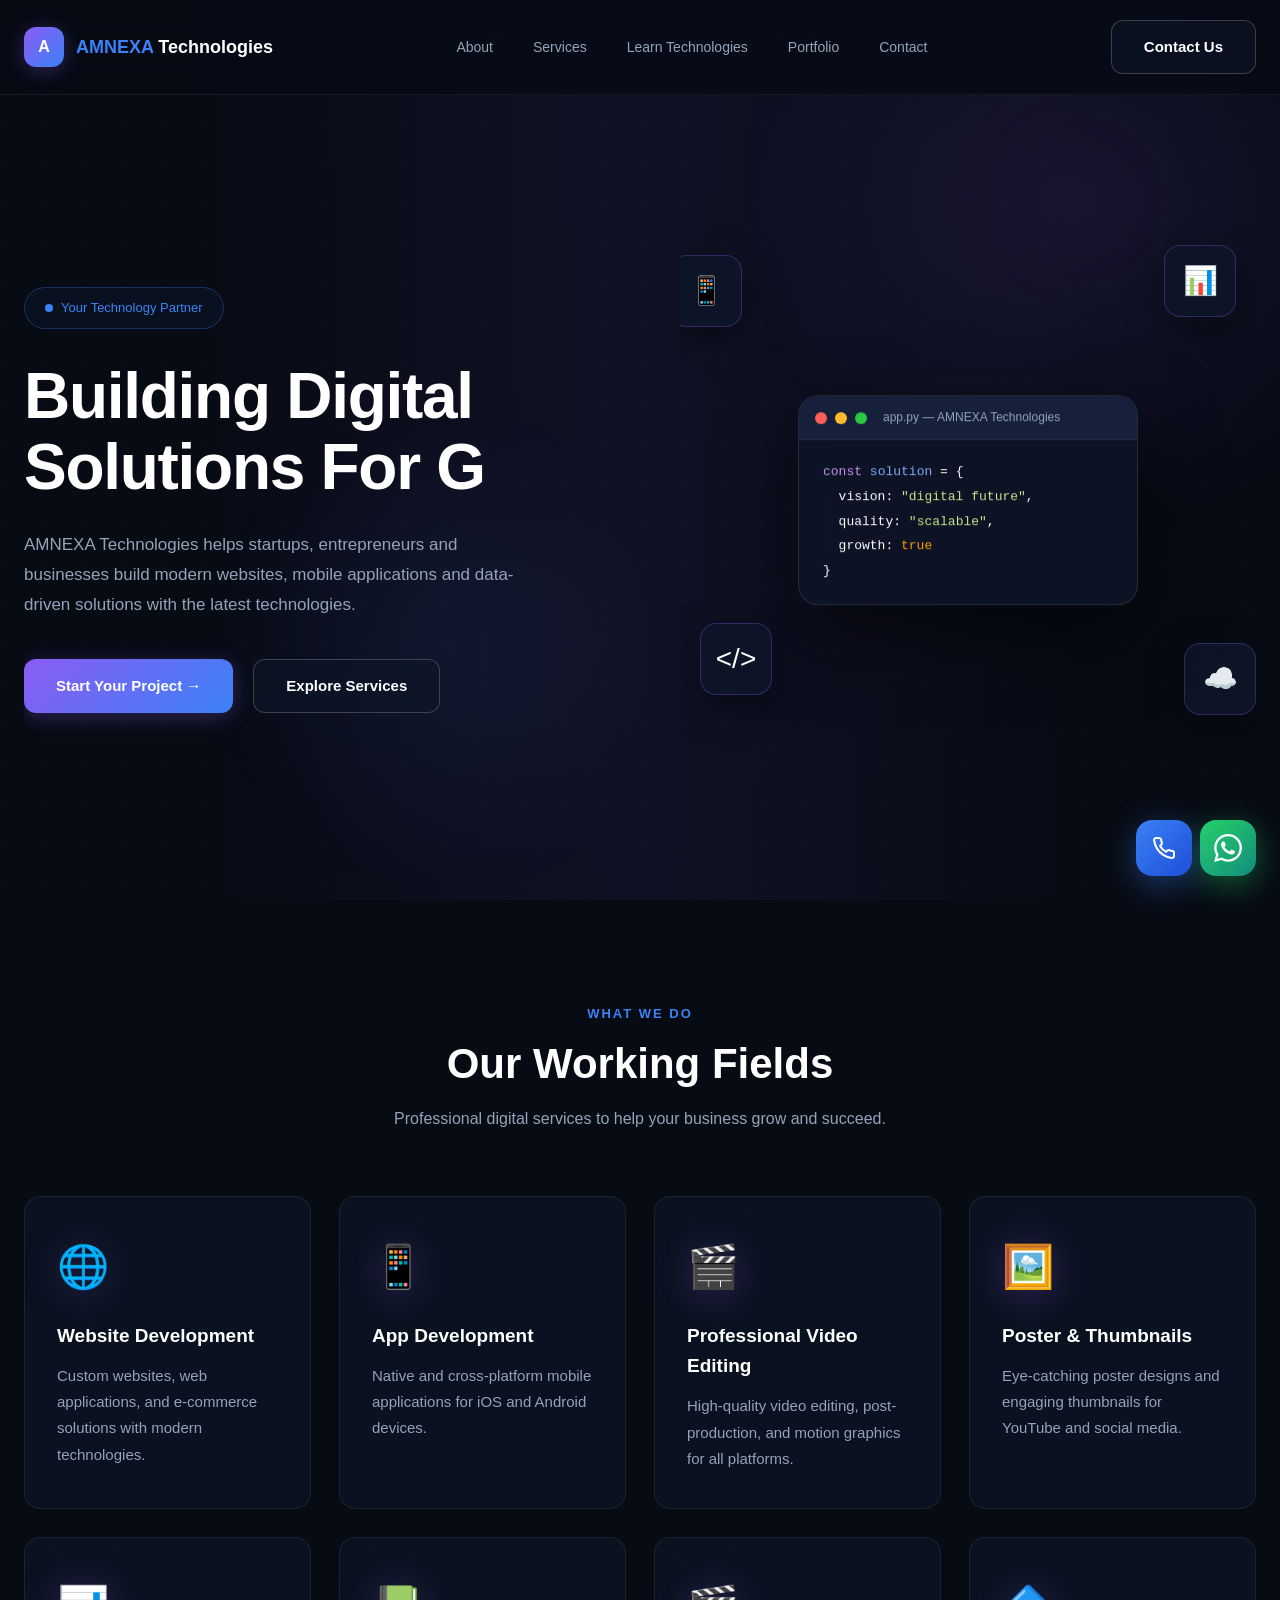
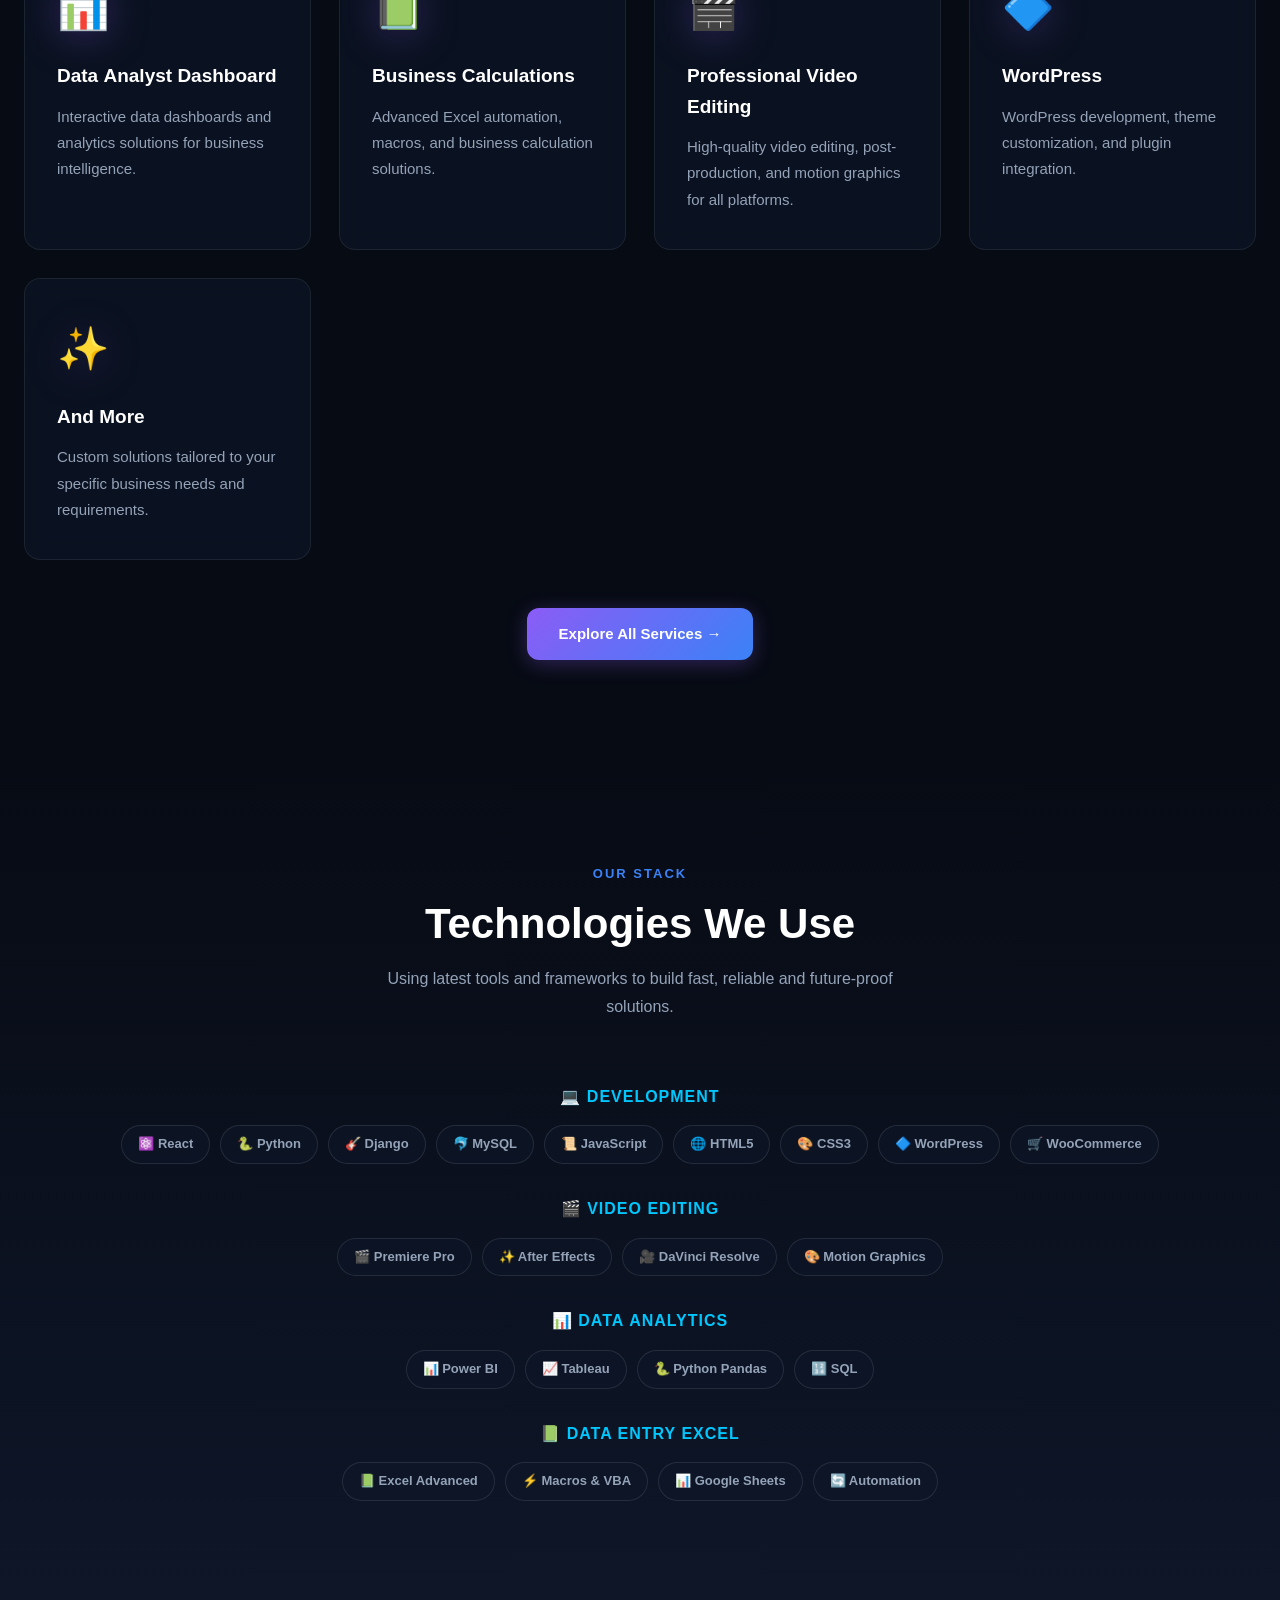
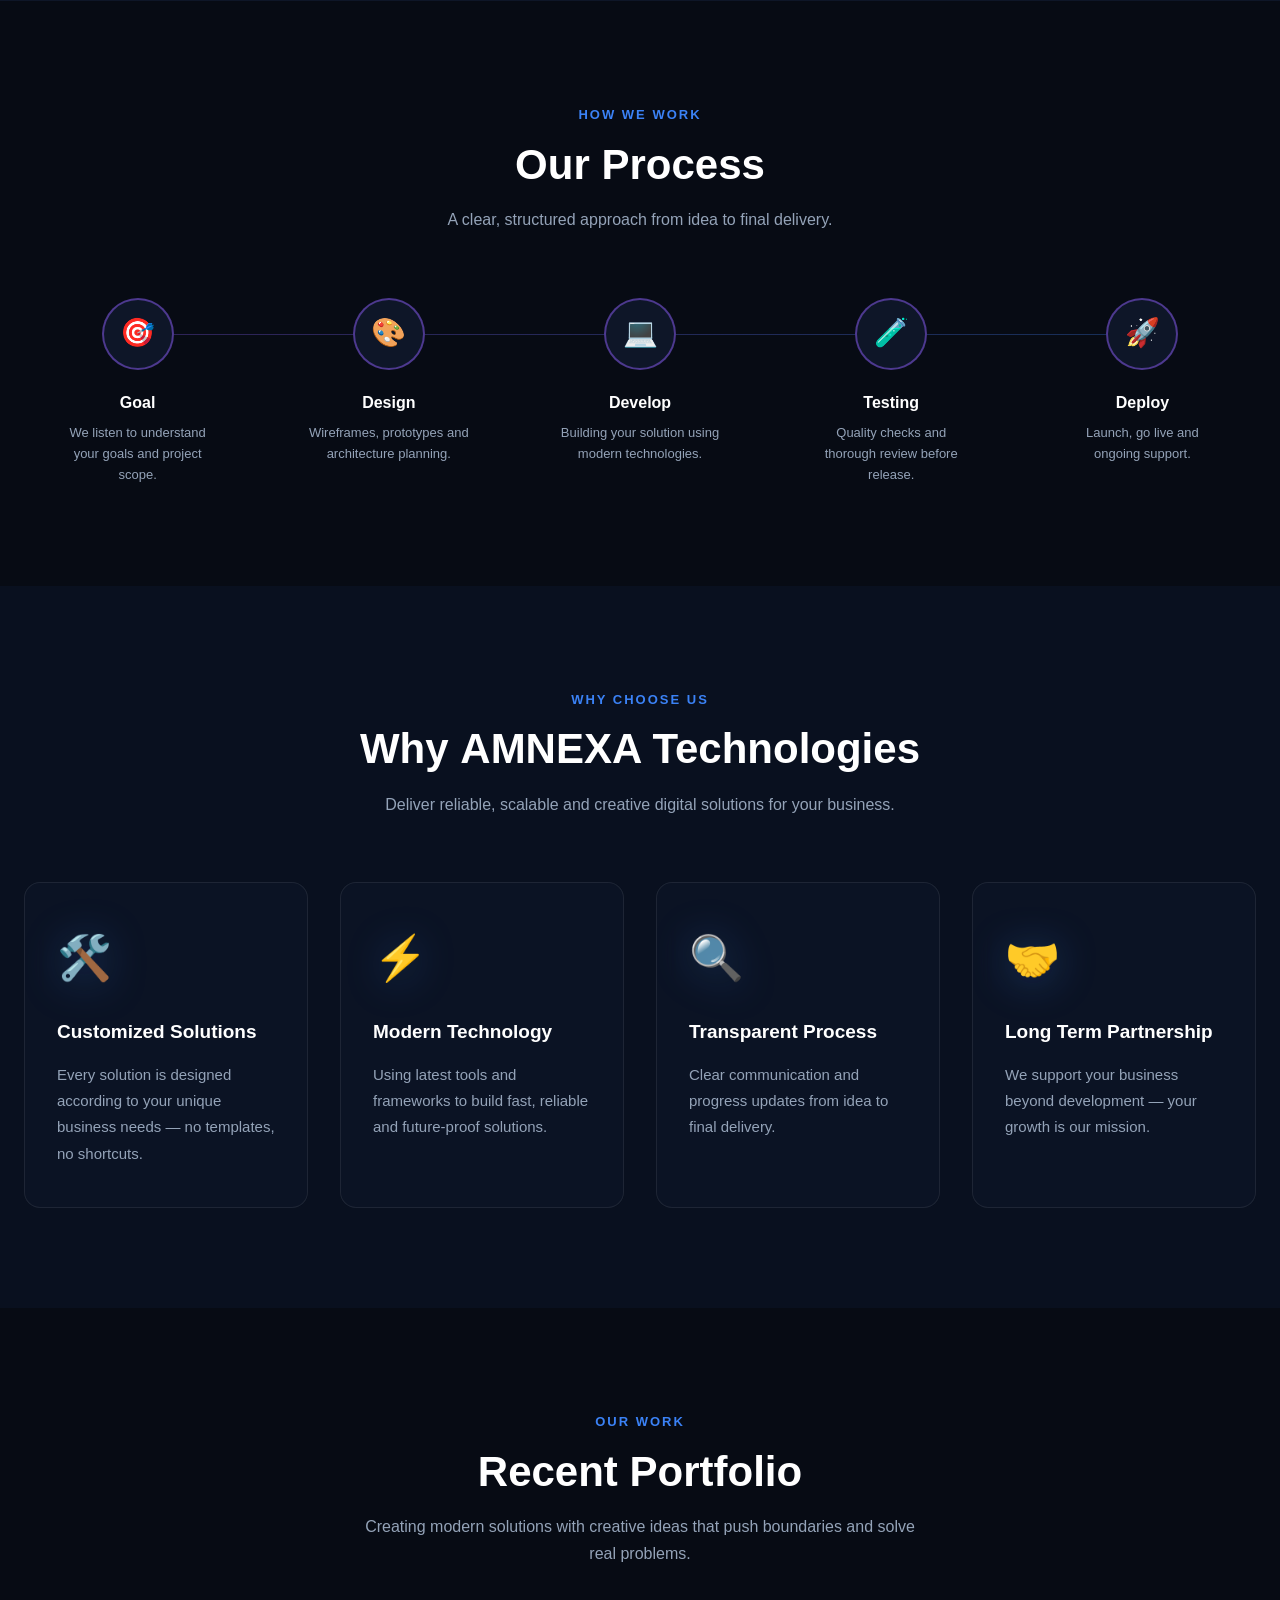
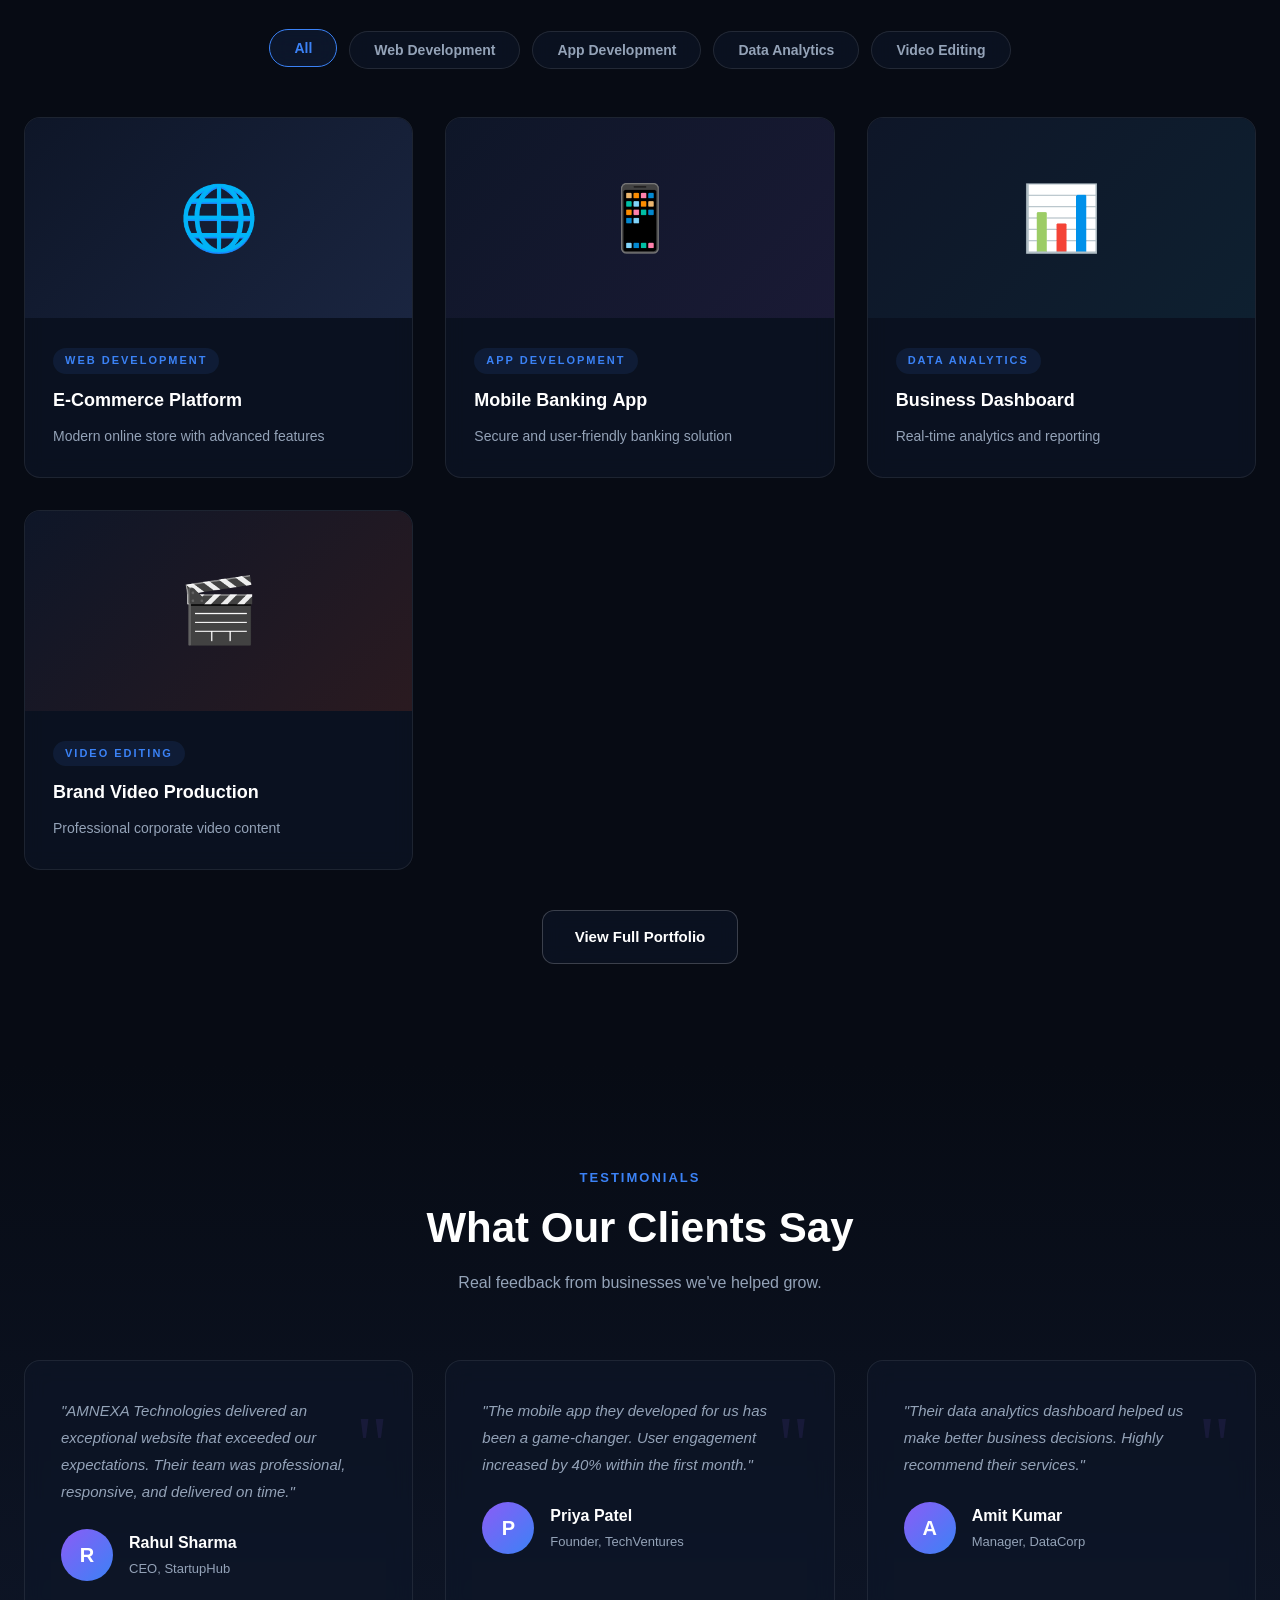
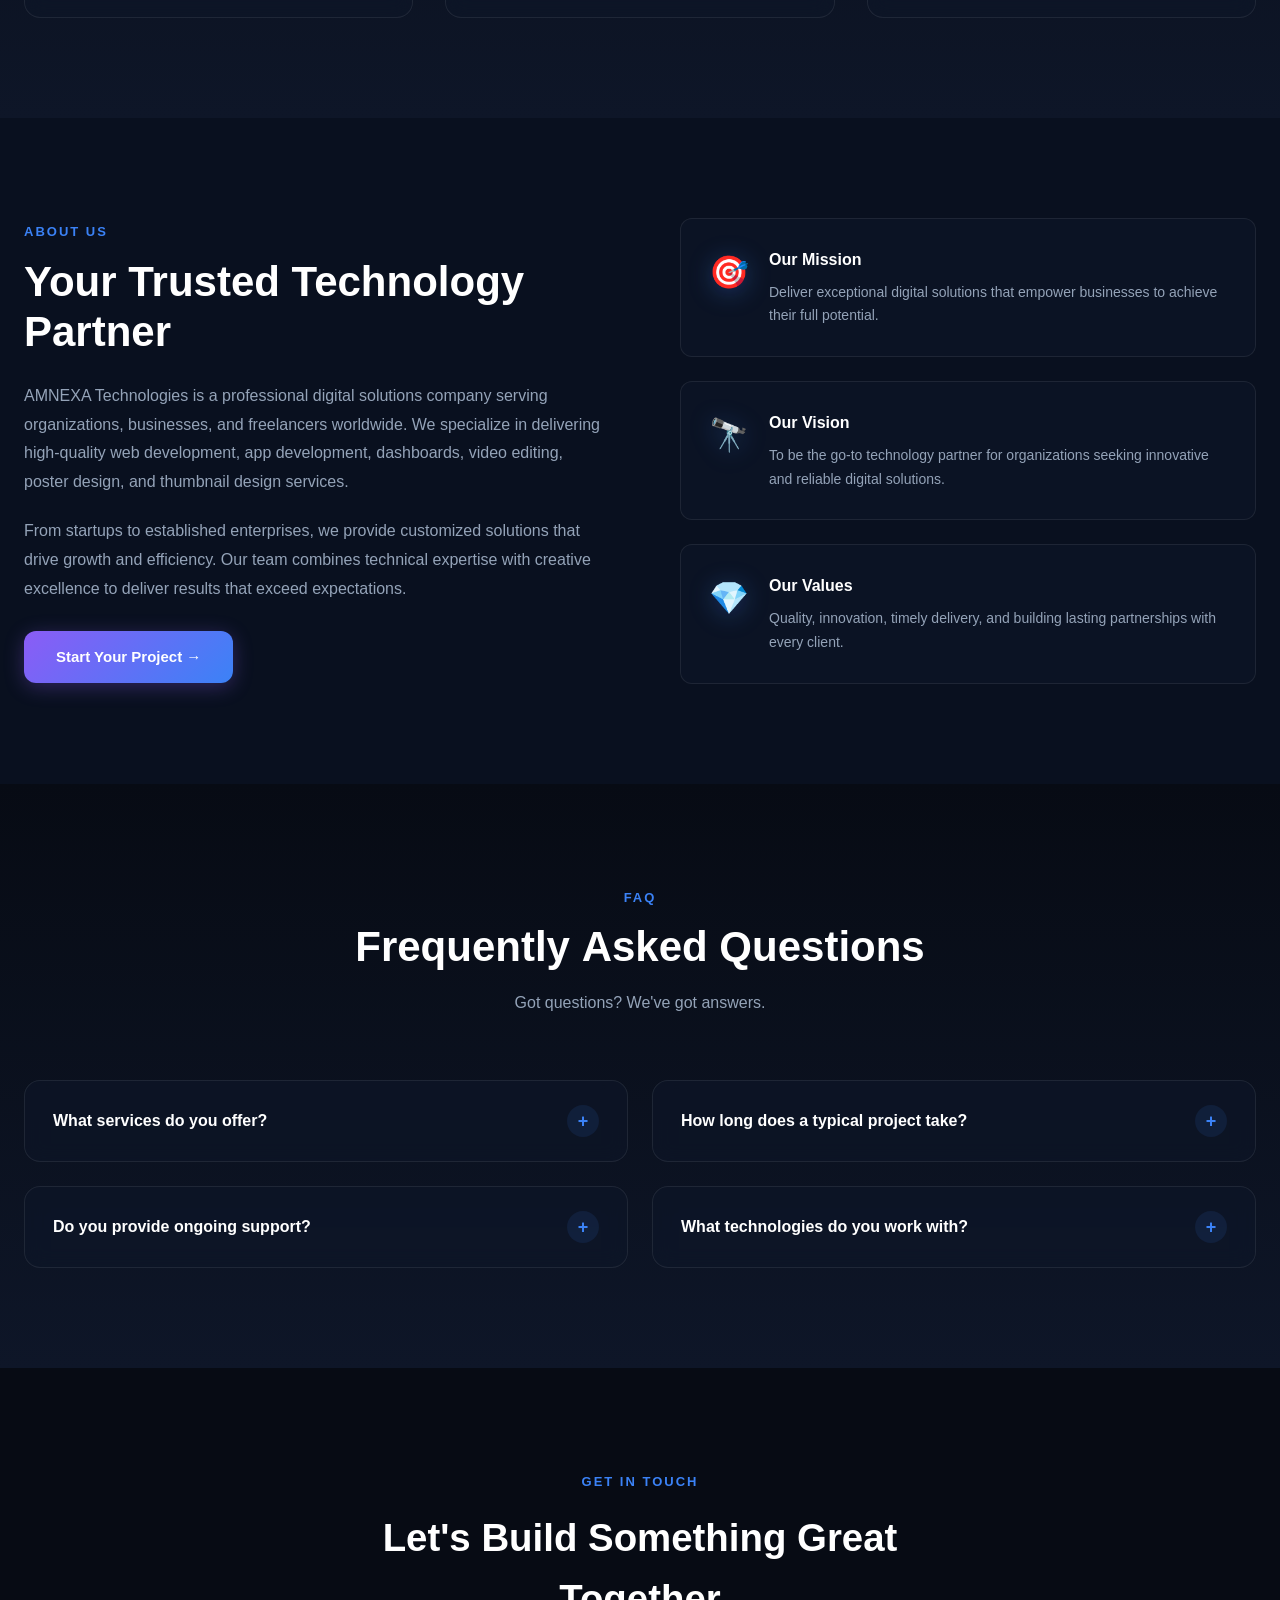
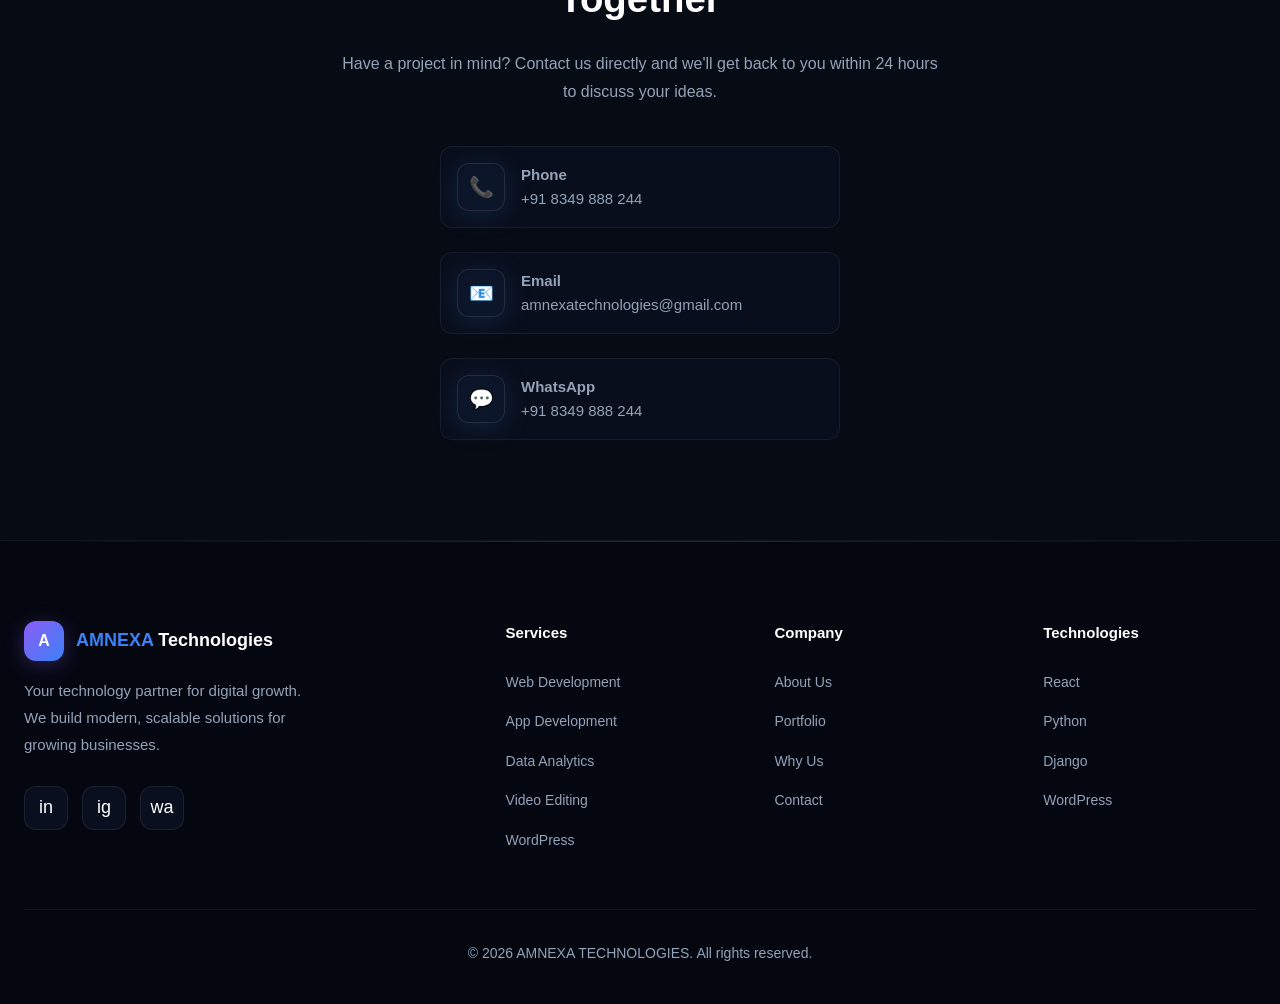
==== commit f2e70371: "Add files via upload" ====
--- a/index.html
+++ b/index.html
@@ -98,7 +98,15 @@
         <span></span><span></span><span></span>
       </div>
     </div>
+    <div class="mobile-nav-overlay" id="mobileNavOverlay"></div>
     <div class="mobile-nav" id="mobileNav">
+      <div class="mobile-nav-header">
+        <div class="navbar-logo">
+          <div class="logo-icon">A</div>
+          <div class="logo-text"><span>AMNEXA</span> Technologies</div>
+        </div>
+        <div class="mobile-nav-close" onclick="closeMobileNav()">✕</div>
+      </div>
       <a href="about.html" onclick="closeMobileNav()">About</a>
       <a href="services.html" onclick="closeMobileNav()">Services</a>
       <a href="classes.html" onclick="closeMobileNav()">Learn Technologies</a>
--- a/css/style.css
+++ b/css/style.css
@@ -4,1986 +4,3944 @@
 ============================================================ */
 
 /* ---- Reset & Base ---- */
-*, *::before, *::after {
-  margin: 0; padding: 0; box-sizing: border-box;
+*,
+*::before,
+*::after {
+	margin: 0;
+	padding: 0;
+	box-sizing: border-box;
+}
+
+html,
+body {
+	width: 100%;
+	max-width: 100%;
+	overflow-x: hidden;
 }
 
 :root {
-  --bg: #070b14;
-  --bg-card: #0e1628;
-  --bg-card2: #111827;
-  --blue: #3B82F6;
-  --purple: #8B5CF6;
-  --cyan: #06B6D4;
-  --gradient: linear-gradient(135deg, #8B5CF6, #3B82F6, #06B6D4);
-  --gradient-primary: linear-gradient(135deg, #3B82F6, #8B5CF6);
-  --gradient-secondary: linear-gradient(135deg, #8B5CF6, #06B6D4);
-  --text: #ffffff;
-  --text-muted: #94a3b8;
-  --border: rgba(255,255,255,0.08);
-  --radius: 16px;
-  --glass: rgba(14, 22, 40, 0.7);
-}
-
-html { scroll-behavior: smooth; }
+	--bg: #070b14;
+	--bg-card: #0e1628;
+	--bg-card2: #111827;
+	--blue: #3B82F6;
+	--purple: #8B5CF6;
+	--cyan: #06B6D4;
+	--gradient: linear-gradient(135deg, #8B5CF6, #3B82F6, #06B6D4);
+	--gradient-primary: linear-gradient(135deg, #3B82F6, #8B5CF6);
+	--gradient-secondary: linear-gradient(135deg, #8B5CF6, #06B6D4);
+	--text: #ffffff;
+	--text-muted: #94a3b8;
+	--border: rgba(255, 255, 255, 0.08);
+	--radius: 16px;
+	--glass: rgba(14, 22, 40, 0.7);
+}
+
+html {
+	scroll-behavior: smooth;
+}
 
 body {
-  font-family: 'Inter', -apple-system, BlinkMacSystemFont, 'Segoe UI', Roboto, sans-serif;
-  background-color: #070b14;
-  color: #ffffff;
-  overflow-x: hidden;
-  min-height: 100vh;
-  line-height: 1.6;
-  background-image: 
-    radial-gradient(ellipse at top, rgba(139,92,246,0.08) 0%, transparent 50%),
-    radial-gradient(ellipse at bottom right, rgba(59,130,246,0.06) 0%, transparent 50%);
+	font-family: 'Inter', -apple-system, BlinkMacSystemFont, 'Segoe UI', Roboto, sans-serif;
+	background-color: #070b14;
+	color: #ffffff;
+	overflow-x: hidden;
+	min-height: 100vh;
+	line-height: 1.6;
+	background-image:
+		radial-gradient(ellipse at top, rgba(139, 92, 246, 0.08) 0%, transparent 50%),
+		radial-gradient(ellipse at bottom right, rgba(59, 130, 246, 0.06) 0%, transparent 50%);
 }
 
 /* Hide scrollbar but keep functionality */
 body::-webkit-scrollbar {
-  width: 0px;
-  background: transparent;
+	width: 0px;
+	background: transparent;
 }
 
 body {
-  -ms-overflow-style: none;
-  scrollbar-width: none;
+	-ms-overflow-style: none;
+	scrollbar-width: none;
 }
 
 html {
-  -ms-overflow-style: none;
-  scrollbar-width: none;
+	-ms-overflow-style: none;
+	scrollbar-width: none;
 }
 
 html::-webkit-scrollbar {
-  width: 0px;
-  background: transparent;
-}
-
-a { text-decoration: none; color: inherit; }
+	width: 0px;
+	background: transparent;
+}
+
+a {
+	text-decoration: none;
+	color: inherit;
+}
 
 /* ---- Reusable ---- */
-.container { max-width: 1400px; margin: 0 auto; padding: 0 24px; }
-.section { padding: 100px 0; }
+.container {
+	max-width: 1400px;
+	margin: 0 auto;
+	padding: 0 24px;
+	width: 100%;
+	box-sizing: border-box;
+}
+
+.section {
+	padding: 100px 0;
+}
 
 .section-label {
-  display: inline-block; font-size: 13px; font-weight: 600;
-  letter-spacing: 2px; text-transform: uppercase; color: #3B82F6; margin-bottom: 14px;
+	display: inline-block;
+	font-size: 13px;
+	font-weight: 600;
+	letter-spacing: 2px;
+	text-transform: uppercase;
+	color: #3B82F6;
+	margin-bottom: 14px;
 }
 
 .section-title {
-  font-size: clamp(28px, 4vw, 42px); font-weight: 800; line-height: 1.2; margin-bottom: 16px;
+	font-size: clamp(28px, 4vw, 42px);
+	font-weight: 800;
+	line-height: 1.2;
+	margin-bottom: 16px;
 }
 
 .section-subtitle {
-  font-size: 16px; color: #94a3b8; max-width: 560px; line-height: 1.7;
-}
-
-.section-header { text-align: center; margin-bottom: 64px; }
-.section-header .section-subtitle { margin: 0 auto; }
+	font-size: 16px;
+	color: #94a3b8;
+	max-width: 560px;
+	line-height: 1.7;
+}
+
+.section-header {
+	text-align: center;
+	margin-bottom: 64px;
+}
+
+.section-header .section-subtitle {
+	margin: 0 auto;
+}
 
 .gradient-text {
-  background: linear-gradient(135deg, #8B5CF6, #3B82F6);
-  -webkit-background-clip: text;
-  -webkit-text-fill-color: transparent;
-  background-clip: text;
+	background: linear-gradient(135deg, #8B5CF6, #3B82F6);
+	-webkit-background-clip: text;
+	-webkit-text-fill-color: transparent;
+	background-clip: text;
 }
 
 .btn {
-  display: inline-flex; align-items: center; gap: 8px;
-  padding: 14px 32px; border-radius: 12px; font-size: 15px;
-  font-weight: 600; cursor: pointer; transition: all 0.3s ease; border: none;
-  position: relative; overflow: hidden;
+	display: inline-flex;
+	align-items: center;
+	gap: 8px;
+	padding: 14px 32px;
+	border-radius: 12px;
+	font-size: 15px;
+	font-weight: 600;
+	cursor: pointer;
+	transition: all 0.3s ease;
+	border: none;
+	position: relative;
+	overflow: hidden;
 }
 
 .btn::before {
-  content: ''; position: absolute; inset: 0;
-  background: linear-gradient(135deg, rgba(255,255,255,0.1) 0%, transparent 50%);
-  opacity: 0; transition: opacity 0.3s;
-}
-
-.btn:hover::before { opacity: 1; }
-
-.btn-primary { 
-  background: linear-gradient(135deg, #8B5CF6, #3B82F6); 
-  color: #fff; 
-  box-shadow: 0 4px 20px rgba(139,92,246,0.3);
-}
-.btn-primary:hover { 
-  transform: translateY(-3px); 
-  box-shadow: 0 8px 30px rgba(139,92,246,0.4);
+	content: '';
+	position: absolute;
+	inset: 0;
+	background: linear-gradient(135deg, rgba(255, 255, 255, 0.1) 0%, transparent 50%);
+	opacity: 0;
+	transition: opacity 0.3s;
+}
+
+.btn:hover::before {
+	opacity: 1;
+}
+
+.btn-primary {
+	background: linear-gradient(135deg, #8B5CF6, #3B82F6);
+	color: #fff;
+	box-shadow: 0 4px 20px rgba(139, 92, 246, 0.3);
+}
+
+.btn-primary:hover {
+	transform: translateY(-3px);
+	box-shadow: 0 8px 30px rgba(139, 92, 246, 0.4);
 }
 
 .btn-outline {
-  background: rgba(14, 22, 40, 0.6); 
-  color: #fff; 
-  border: 1.5px solid rgba(255,255,255,0.2);
-  backdrop-filter: blur(10px);
-}
-.btn-outline:hover { 
-  border-color: #3B82F6; 
-  color: #3B82F6; 
-  transform: translateY(-3px);
-  background: rgba(59,130,246,0.1);
+	background: rgba(14, 22, 40, 0.6);
+	color: #fff;
+	border: 1.5px solid rgba(255, 255, 255, 0.2);
+	backdrop-filter: blur(10px);
+}
+
+.btn-outline:hover {
+	border-color: #3B82F6;
+	color: #3B82F6;
+	transform: translateY(-3px);
+	background: rgba(59, 130, 246, 0.1);
 }
 
 /* ---- Navbar ---- */
 .navbar {
-  position: fixed; top: 0; left: 0; right: 0; z-index: 1000;
-  padding: 20px 0; background: rgba(7,11,20,0.8);
-  backdrop-filter: blur(20px); border-bottom: 1px solid rgba(255,255,255,0.06);
-  transition: all 0.3s ease;
-}
-
-.navbar.scrolled { 
-  background: rgba(7,11,20,0.95); 
-  padding: 16px 0;
-  box-shadow: 0 4px 30px rgba(0,0,0,0.3);
-}
-
-.navbar .container { display: flex; align-items: center; justify-content: space-between; }
-
-.navbar-logo { display: flex; align-items: center; gap: 12px; font-size: 18px; font-weight: 700; }
+	position: fixed;
+	top: 0;
+	left: 0;
+	right: 0;
+	z-index: 1000;
+	padding: 20px 0;
+	background: rgba(7, 11, 20, 0.8);
+	backdrop-filter: blur(20px);
+	border-bottom: 1px solid rgba(255, 255, 255, 0.06);
+	transition: all 0.3s ease;
+	width: 100%;
+	max-width: 100vw;
+}
+
+.navbar.scrolled {
+	background: rgba(7, 11, 20, 0.95);
+	padding: 16px 0;
+	box-shadow: 0 4px 30px rgba(0, 0, 0, 0.3);
+}
+
+.navbar .container {
+	display: flex;
+	align-items: center;
+	justify-content: space-between;
+}
+
+.navbar-logo {
+	display: flex;
+	align-items: center;
+	gap: 12px;
+	font-size: 18px;
+	font-weight: 700;
+}
 
 .logo-icon {
-  width: 40px; height: 40px; background: linear-gradient(135deg, #8B5CF6, #3B82F6); border-radius: 12px;
-  display: flex; align-items: center; justify-content: center; font-weight: 800; font-size: 16px;
-  box-shadow: 0 4px 20px rgba(139,92,246,0.3);
-}
-
-.logo-text span { color: #3B82F6; }
-
-.navbar-links { display: flex; align-items: center; gap: 40px; list-style: none; }
-.navbar-links a { font-size: 14px; color: #94a3b8; transition: all 0.3s; font-weight: 500; }
-.navbar-links a:hover, .navbar-links a.active { color: #fff; }
+	width: 40px;
+	height: 40px;
+	background: linear-gradient(135deg, #8B5CF6, #3B82F6);
+	border-radius: 12px;
+	display: flex;
+	align-items: center;
+	justify-content: center;
+	font-weight: 800;
+	font-size: 16px;
+	box-shadow: 0 4px 20px rgba(139, 92, 246, 0.3);
+}
+
+.logo-text span {
+	color: #3B82F6;
+}
+
+.navbar-links {
+	display: flex;
+	align-items: center;
+	gap: 40px;
+	list-style: none;
+}
+
+.navbar-links a {
+	font-size: 14px;
+	color: #94a3b8;
+	transition: all 0.3s;
+	font-weight: 500;
+}
+
+.navbar-links a:hover,
+.navbar-links a.active {
+	color: #fff;
+}
+
 .navbar-links a::after {
-  content: ''; position: absolute; bottom: -4px; left: 0; width: 0; height: 2px;
-  background: linear-gradient(90deg, #8B5CF6, #3B82F6); transition: width 0.3s;
-}
-.navbar-links a:hover::after { width: 100%; }
-
-.hamburger { display: none; flex-direction: column; gap: 5px; cursor: pointer; padding: 8px; }
-.hamburger span { display: block; width: 24px; height: 2px; background: #fff; border-radius: 2px; transition: all 0.3s; }
-
-.mobile-nav { display: none; flex-direction: column; gap: 0; background: rgba(14,22,40,0.98); border-top: 1px solid rgba(255,255,255,0.08); padding: 20px 0; backdrop-filter: blur(20px); }
-.mobile-nav.open { display: flex; }
-.mobile-nav a { padding: 16px 24px; font-size: 15px; color: #94a3b8; border-bottom: 1px solid rgba(255,255,255,0.06); transition: all 0.3s; }
-.mobile-nav a:hover { color: #fff; background: rgba(255,255,255,0.05); padding-left: 32px; }
+	content: '';
+	position: absolute;
+	bottom: -4px;
+	left: 0;
+	width: 0;
+	height: 2px;
+	background: linear-gradient(90deg, #8B5CF6, #3B82F6);
+	transition: width 0.3s;
+}
+
+.navbar-links a:hover::after {
+	width: 100%;
+}
+
+.hamburger {
+	display: none;
+	flex-direction: column;
+	gap: 6px;
+	cursor: pointer;
+	padding: 12px;
+	z-index: 1001;
+	position: relative;
+	background: rgba(59, 130, 246, 0.15);
+	border-radius: 8px;
+	border: 1px solid rgba(59, 130, 246, 0.4);
+	min-width: 44px;
+	min-height: 44px;
+	justify-content: center;
+	align-items: center;
+}
+
+.hamburger span {
+	display: block;
+	width: 28px;
+	height: 3px;
+	background: #fff;
+	border-radius: 2px;
+	transition: all 0.3s;
+}
+
+.hamburger:hover {
+	background: rgba(59, 130, 246, 0.25);
+	border-color: #3B82F6;
+}
+
+.hamburger:hover span {
+	background: #3B82F6;
+}
+
+.mobile-nav {
+	display: none !important;
+	flex-direction: column;
+	gap: 0;
+	background: linear-gradient(135deg, #0e1628 0%, #070b14 100%);
+	position: fixed;
+	top: 0;
+	right: 0;
+	width: 320px;
+	height: 100vh;
+	z-index: 9999;
+	box-shadow: -10px 0 40px rgba(0, 0, 0, 0.5);
+	transform: translateX(100%);
+	transition: transform 0.3s cubic-bezier(0.4, 0, 0.2, 1);
+}
+
+.mobile-nav.open {
+	display: flex !important;
+	transform: translateX(0);
+}
+
+.mobile-nav::before {
+	content: '';
+	position: absolute;
+	top: 0;
+	left: 0;
+	right: 0;
+	bottom: 0;
+	background: linear-gradient(180deg, rgba(139, 92, 246, 0.05) 0%, transparent 50%);
+	pointer-events: none;
+}
+
+.mobile-nav-overlay {
+	display: none;
+	position: fixed;
+	inset: 0;
+	background: rgba(0, 0, 0, 0.6);
+	backdrop-filter: blur(4px);
+	z-index: 9998;
+	opacity: 0;
+	transition: opacity 0.3s ease;
+}
+
+.mobile-nav-overlay.open {
+	display: block;
+	opacity: 1;
+}
+
+.mobile-nav-header {
+	display: flex;
+	justify-content: space-between;
+	align-items: center;
+	padding: 24px 32px;
+	border-bottom: 1px solid rgba(255, 255, 255, 0.08);
+	background: rgba(7, 11, 20, 0.5);
+	backdrop-filter: blur(10px);
+}
+
+.mobile-nav-close {
+	font-size: 28px;
+	color: #fff;
+	cursor: pointer;
+	padding: 8px;
+	transition: all 0.3s;
+	display: flex;
+	align-items: center;
+	justify-content: center;
+	width: 40px;
+	height: 40px;
+	border-radius: 8px;
+	background: rgba(255, 255, 255, 0.05);
+}
+
+.mobile-nav-close:hover {
+	background: rgba(139, 92, 246, 0.2);
+	color: #8B5CF6;
+	transform: rotate(90deg);
+}
+
+.mobile-nav a {
+	padding: 18px 32px;
+	font-size: 16px;
+	color: #94a3b8;
+	border-bottom: 1px solid rgba(255, 255, 255, 0.04);
+	transition: all 0.3s;
+	font-weight: 500;
+	display: block;
+	width: 100%;
+	box-sizing: border-box;
+	text-decoration: none;
+	position: relative;
+	overflow: hidden;
+}
+
+.mobile-nav a::before {
+	content: '';
+	position: absolute;
+	left: 0;
+	top: 0;
+	bottom: 0;
+	width: 3px;
+	background: linear-gradient(180deg, #8B5CF6, #3B82F6);
+	transform: scaleY(0);
+	transition: transform 0.3s ease;
+}
+
+.mobile-nav a:hover {
+	color: #fff;
+	background: rgba(139, 92, 246, 0.1);
+	padding-left: 40px;
+}
+
+.mobile-nav a:hover::before {
+	transform: scaleY(1);
+}
+
+.mobile-nav a:first-child {
+	border-top: none;
+}
+
+.mobile-nav a:last-child {
+	border-bottom: none;
+}
 
 /* ---- Hero ---- */
 #hero {
-  min-height: 100vh; display: flex; align-items: center;
-  padding-top: 100px; position: relative; overflow: hidden;
-}
-
-.hero-bg { position: absolute; inset: 0; z-index: 0; }
+	min-height: 100vh;
+	display: flex;
+	align-items: center;
+	padding-top: 100px;
+	position: relative;
+	overflow: hidden;
+}
+
+.hero-bg {
+	position: absolute;
+	inset: 0;
+	z-index: 0;
+}
 
 .hero-bg::before {
-  content: ''; position: absolute; inset: 0;
-  background-image: radial-gradient(circle at 1px 1px, rgba(255,255,255,0.03) 1px, transparent 0);
-  background-size: 40px 40px;
+	content: '';
+	position: absolute;
+	inset: 0;
+	background-image: radial-gradient(circle at 1px 1px, rgba(255, 255, 255, 0.03) 1px, transparent 0);
+	background-size: 40px 40px;
 }
 
 .hero-bg::after {
-  content: ''; position: absolute; width: 700px; height: 700px; border-radius: 50%;
-  background: radial-gradient(circle, rgba(139,92,246,0.12) 0%, transparent 70%);
-  top: -150px; right: -150px;
-  animation: glowPulse 8s ease-in-out infinite;
+	content: '';
+	position: absolute;
+	width: 700px;
+	height: 700px;
+	border-radius: 50%;
+	background: radial-gradient(circle, rgba(139, 92, 246, 0.12) 0%, transparent 70%);
+	top: -150px;
+	right: -150px;
+	animation: glowPulse 8s ease-in-out infinite;
+	max-width: 100vw;
+	max-height: 100vh;
 }
 
 .hero-glow2 {
-  position: absolute; width: 500px; height: 500px; border-radius: 50%;
-  background: radial-gradient(circle, rgba(59,130,246,0.08) 0%, transparent 70%);
-  bottom: 0; left: 200px; pointer-events: none;
-  animation: glowPulse 8s ease-in-out infinite reverse;
+	position: absolute;
+	width: 500px;
+	height: 500px;
+	border-radius: 50%;
+	background: radial-gradient(circle, rgba(59, 130, 246, 0.08) 0%, transparent 70%);
+	bottom: 0;
+	left: 200px;
+	pointer-events: none;
+	animation: glowPulse 8s ease-in-out infinite reverse;
+	max-width: 100vw;
+	max-height: 100vh;
 }
 
 @keyframes glowPulse {
-  0%, 100% { opacity: 0.6; transform: scale(1); }
-  50% { opacity: 1; transform: scale(1.1); }
+
+	0%,
+	100% {
+		opacity: 0.6;
+		transform: scale(1);
+	}
+
+	50% {
+		opacity: 1;
+		transform: scale(1.1);
+	}
 }
 
 .hero-content {
-  position: relative; z-index: 1;
-  display: grid; grid-template-columns: 1fr 1fr; gap: 80px; align-items: center; width: 100%;
+	position: relative;
+	z-index: 1;
+	display: grid;
+	grid-template-columns: 1fr 1fr;
+	gap: 80px;
+	align-items: center;
+	width: 100%;
+	max-width: 100%;
+	overflow: hidden;
 }
 
 .hero-badge {
-  display: inline-flex; align-items: center; gap: 8px;
-  padding: 10px 20px; border: 1px solid rgba(59,130,246,0.3);
-  border-radius: 50px; font-size: 13px; color: #3B82F6; margin-bottom: 32px;
-  background: rgba(59,130,246,0.05); backdrop-filter: blur(10px);
-}
-.hero-badge::before { content: ''; width: 8px; height: 8px; border-radius: 50%; background: #3B82F6; animation: pulse 2s infinite; }
+	display: inline-flex;
+	align-items: center;
+	gap: 8px;
+	padding: 10px 20px;
+	border: 1px solid rgba(59, 130, 246, 0.3);
+	border-radius: 50px;
+	font-size: 13px;
+	color: #3B82F6;
+	margin-bottom: 32px;
+	background: rgba(59, 130, 246, 0.05);
+	backdrop-filter: blur(10px);
+}
+
+.hero-badge::before {
+	content: '';
+	width: 8px;
+	height: 8px;
+	border-radius: 50%;
+	background: #3B82F6;
+	animation: pulse 2s infinite;
+}
 
 @keyframes pulse {
-  0%, 100% { opacity: 1; transform: scale(1); }
-  50% { opacity: 0.5; transform: scale(1.2); }
-}
-
-.hero-title { font-size: clamp(40px,5vw,64px); font-weight: 800; line-height: 1.1; margin-bottom: 28px; letter-spacing: -0.02em; }
-.hero-title .line3 { background: linear-gradient(135deg, #8B5CF6, #3B82F6); -webkit-background-clip: text; -webkit-text-fill-color: transparent; background-clip: text; }
-
-.hero-desc { font-size: 17px; color: #94a3b8; line-height: 1.75; max-width: 500px; margin-bottom: 40px; }
-.hero-actions { display: flex; gap: 20px; flex-wrap: wrap; }
+
+	0%,
+	100% {
+		opacity: 1;
+		transform: scale(1);
+	}
+
+	50% {
+		opacity: 0.5;
+		transform: scale(1.2);
+	}
+}
+
+.hero-title {
+	font-size: clamp(40px, 5vw, 64px);
+	font-weight: 800;
+	line-height: 1.1;
+	margin-bottom: 28px;
+	letter-spacing: -0.02em;
+}
+
+.hero-title .line3 {
+	background: linear-gradient(135deg, #8B5CF6, #3B82F6);
+	-webkit-background-clip: text;
+	-webkit-text-fill-color: transparent;
+	background-clip: text;
+}
+
+.hero-desc {
+	font-size: 17px;
+	color: #94a3b8;
+	line-height: 1.75;
+	max-width: 500px;
+	margin-bottom: 40px;
+	width: 100%;
+}
+
+.hero-actions {
+	display: flex;
+	gap: 20px;
+	flex-wrap: wrap;
+	width: 100%;
+}
 
 /* Hero visual */
-.hero-visual { position: relative; height: 550px; }
+.hero-visual {
+	position: relative;
+	height: 550px;
+	width: 100%;
+	max-width: 100%;
+	overflow: hidden;
+}
 
 .hero-code-card {
-  position: absolute; top: 50%; left: 50%; transform: translate(-50%,-50%);
-  background: rgba(14, 22, 40, 0.8); border: 1px solid rgba(255,255,255,0.1); border-radius: 20px;
-  width: 340px; overflow: hidden; box-shadow: 0 30px 80px rgba(0,0,0,0.5);
-  backdrop-filter: blur(20px);
+	position: absolute;
+	top: 50%;
+	left: 50%;
+	transform: translate(-50%, -50%);
+	background: rgba(14, 22, 40, 0.8);
+	border: 1px solid rgba(255, 255, 255, 0.1);
+	border-radius: 20px;
+	width: 340px;
+	max-width: 90%;
+	overflow: hidden;
+	box-shadow: 0 30px 80px rgba(0, 0, 0, 0.5);
+	backdrop-filter: blur(20px);
 }
 
 .code-topbar {
-  background: rgba(26, 37, 64, 0.8); padding: 12px 16px;
-  display: flex; align-items: center; gap: 8px; font-size: 12px; color: #94a3b8;
-  border-bottom: 1px solid rgba(255,255,255,0.06);
-}
-
-.dot { width: 12px; height: 12px; border-radius: 50%; }
-.dot-red { background: #ff5f57; }
-.dot-yellow { background: #ffbd2e; }
-.dot-green { background: #28c840; }
-
-.code-body { padding: 20px 24px; font-family: 'Courier New', monospace; font-size: 13px; line-height: 1.9; }
-.code-keyword { color: #c792ea; }
-.code-var { color: #82aaff; }
-.code-string { color: #c3e88d; }
-.code-bool { color: #ff9d00; }
-.code-plain { color: #a6accd; }
+	background: rgba(26, 37, 64, 0.8);
+	padding: 12px 16px;
+	display: flex;
+	align-items: center;
+	gap: 8px;
+	font-size: 12px;
+	color: #94a3b8;
+	border-bottom: 1px solid rgba(255, 255, 255, 0.06);
+}
+
+.dot {
+	width: 12px;
+	height: 12px;
+	border-radius: 50%;
+}
+
+.dot-red {
+	background: #ff5f57;
+}
+
+.dot-yellow {
+	background: #ffbd2e;
+}
+
+.dot-green {
+	background: #28c840;
+}
+
+.code-body {
+	padding: 20px 24px;
+	font-family: 'Courier New', monospace;
+	font-size: 13px;
+	line-height: 1.9;
+}
+
+.code-keyword {
+	color: #c792ea;
+}
+
+.code-var {
+	color: #82aaff;
+}
+
+.code-string {
+	color: #c3e88d;
+}
+
+.code-bool {
+	color: #ff9d00;
+}
+
+.code-plain {
+	color: #a6accd;
+}
 
 .float-card {
-  position: absolute; background: rgba(14, 22, 40, 0.9); border: 1px solid rgba(139,92,246,0.3);
-  border-radius: 16px; width: 72px; height: 72px; display: flex; align-items: center;
-  justify-content: center; font-size: 28px; box-shadow: 0 12px 40px rgba(0,0,0,0.4);
-  backdrop-filter: blur(10px);
-  animation: floatCard 4s ease-in-out infinite;
-}
-.float-card:nth-child(2) { animation-delay: -1.3s; }
-.float-card:nth-child(3) { animation-delay: -2.6s; }
-.float-card:nth-child(4) { animation-delay: -0.7s; }
-
-.float-card.top-left { top: 30px; left: -10px; }
-.float-card.top-right { top: 20px; right: 20px; }
-.float-card.bot-left { bottom: 80px; left: 20px; }
-.float-card.bot-right { bottom: 60px; right: 0; }
+	position: absolute;
+	background: rgba(14, 22, 40, 0.9);
+	border: 1px solid rgba(139, 92, 246, 0.3);
+	border-radius: 16px;
+	width: 72px;
+	height: 72px;
+	display: flex;
+	align-items: center;
+	justify-content: center;
+	font-size: 28px;
+	box-shadow: 0 12px 40px rgba(0, 0, 0, 0.4);
+	backdrop-filter: blur(10px);
+	animation: floatCard 4s ease-in-out infinite;
+}
+
+.float-card:nth-child(2) {
+	animation-delay: -1.3s;
+}
+
+.float-card:nth-child(3) {
+	animation-delay: -2.6s;
+}
+
+.float-card:nth-child(4) {
+	animation-delay: -0.7s;
+}
+
+.float-card.top-left {
+	top: 30px;
+	left: -10px;
+}
+
+.float-card.top-right {
+	top: 20px;
+	right: 20px;
+}
+
+.float-card.bot-left {
+	bottom: 80px;
+	left: 20px;
+}
+
+.float-card.bot-right {
+	bottom: 60px;
+	right: 0;
+}
 
 @keyframes floatCard {
-  0%, 100% { transform: translateY(0); }
-  50% { transform: translateY(-16px); }
+
+	0%,
+	100% {
+		transform: translateY(0);
+	}
+
+	50% {
+		transform: translateY(-16px);
+	}
 }
 
 /* ---- Services ---- */
-#services { background: #070b14; }
-
-.services-grid { display: grid; grid-template-columns: repeat(auto-fill, minmax(280px, 1fr)); gap: 28px; }
+#services {
+	background: #070b14;
+}
+
+.services-grid {
+	display: grid;
+	grid-template-columns: repeat(auto-fill, minmax(280px, 1fr));
+	gap: 28px;
+}
 
 .service-card {
-  background: rgba(14, 22, 40, 0.6); border: 1px solid rgba(255,255,255,0.08); border-radius: 16px;
-  padding: 36px 32px; transition: all 0.4s ease; position: relative; overflow: hidden;
-  backdrop-filter: blur(10px);
+	background: rgba(14, 22, 40, 0.6);
+	border: 1px solid rgba(255, 255, 255, 0.08);
+	border-radius: 16px;
+	padding: 36px 32px;
+	transition: all 0.4s ease;
+	position: relative;
+	overflow: hidden;
+	backdrop-filter: blur(10px);
 }
 
 .service-card::before {
-  content: ''; position: absolute; top: 0; left: 0; right: 0;
-  height: 3px; background: linear-gradient(135deg, #8B5CF6, #3B82F6); opacity: 0; transition: opacity 0.4s;
+	content: '';
+	position: absolute;
+	top: 0;
+	left: 0;
+	right: 0;
+	height: 3px;
+	background: linear-gradient(135deg, #8B5CF6, #3B82F6);
+	opacity: 0;
+	transition: opacity 0.4s;
 }
 
 .service-card::after {
-  content: ''; position: absolute; inset: 0;
-  background: radial-gradient(circle at var(--mouse-x, 50%) var(--mouse-y, 50%), rgba(139,92,246,0.1) 0%, transparent 50%);
-  opacity: 0; transition: opacity 0.4s;
-}
-
-.service-card:hover { 
-  border-color: rgba(139,92,246,0.4); 
-  transform: translateY(-8px); 
-  box-shadow: 0 20px 60px rgba(139,92,246,0.2); 
-}
-.service-card:hover::before { opacity: 1; }
-.service-card:hover::after { opacity: 1; }
-
-.service-icon { font-size: 42px; margin-bottom: 20px; display: block; filter: drop-shadow(0 4px 20px rgba(139,92,246,0.3)); }
-.service-card h3 { font-size: 19px; font-weight: 700; margin-bottom: 12px; }
-.service-card p { font-size: 15px; color: #94a3b8; line-height: 1.75; }
-.service-card .learn-more { display: inline-block; margin-top: 20px; font-size: 14px; color: #3B82F6; font-weight: 600; transition: all 0.3s; }
-.service-card .learn-more:hover { text-decoration: underline; transform: translateX(4px); }
+	content: '';
+	position: absolute;
+	inset: 0;
+	background: radial-gradient(circle at var(--mouse-x, 50%) var(--mouse-y, 50%), rgba(139, 92, 246, 0.1) 0%, transparent 50%);
+	opacity: 0;
+	transition: opacity 0.4s;
+}
+
+.service-card:hover {
+	border-color: rgba(139, 92, 246, 0.4);
+	transform: translateY(-8px);
+	box-shadow: 0 20px 60px rgba(139, 92, 246, 0.2);
+}
+
+.service-card:hover::before {
+	opacity: 1;
+}
+
+.service-card:hover::after {
+	opacity: 1;
+}
+
+.service-icon {
+	font-size: 42px;
+	margin-bottom: 20px;
+	display: block;
+	filter: drop-shadow(0 4px 20px rgba(139, 92, 246, 0.3));
+}
+
+.service-card h3 {
+	font-size: 19px;
+	font-weight: 700;
+	margin-bottom: 12px;
+}
+
+.service-card p {
+	font-size: 15px;
+	color: #94a3b8;
+	line-height: 1.75;
+}
+
+.service-card .learn-more {
+	display: inline-block;
+	margin-top: 20px;
+	font-size: 14px;
+	color: #3B82F6;
+	font-weight: 600;
+	transition: all 0.3s;
+}
+
+.service-card .learn-more:hover {
+	text-decoration: underline;
+	transform: translateX(4px);
+}
 
 .class-details {
-  display: flex;
-  flex-direction: column;
-  gap: 8px;
-  margin-top: 20px;
-  padding-top: 20px;
-  border-top: 1px solid rgba(255,255,255,0.08);
-}
-.class-duration, .class-level {
-  font-size: 13px;
-  color: #3B82F6;
-  font-weight: 600;
+	display: flex;
+	flex-direction: column;
+	gap: 8px;
+	margin-top: 20px;
+	padding-top: 20px;
+	border-top: 1px solid rgba(255, 255, 255, 0.08);
+}
+
+.class-duration,
+.class-level {
+	font-size: 13px;
+	color: #3B82F6;
+	font-weight: 600;
 }
 
 /* ---- Technologies ---- */
-#technologies { background: #09101f; }
-.tech-grid { display: grid; grid-template-columns: repeat(auto-fill, minmax(130px, 1fr)); gap: 16px; }
-.tech-item { background: #0e1628; border: 1px solid rgba(255,255,255,0.08); border-radius: 10px; padding: 22px 16px; text-align: center; transition: all 0.25s; cursor: default; }
-.tech-item:hover { border-color: #8B5CF6; background: rgba(139,92,246,0.08); transform: translateY(-3px); }
-.tech-icon { font-size: 32px; margin-bottom: 10px; display: block; }
-.tech-item span { font-size: 13px; font-weight: 600; color: #94a3b8; }
+#technologies {
+	background: #09101f;
+}
+
+.tech-grid {
+	display: grid;
+	grid-template-columns: repeat(auto-fill, minmax(130px, 1fr));
+	gap: 16px;
+}
+
+.tech-item {
+	background: #0e1628;
+	border: 1px solid rgba(255, 255, 255, 0.08);
+	border-radius: 10px;
+	padding: 22px 16px;
+	text-align: center;
+	transition: all 0.25s;
+	cursor: default;
+}
+
+.tech-item:hover {
+	border-color: #8B5CF6;
+	background: rgba(139, 92, 246, 0.08);
+	transform: translateY(-3px);
+}
+
+.tech-icon {
+	font-size: 32px;
+	margin-bottom: 10px;
+	display: block;
+}
+
+.tech-item span {
+	font-size: 13px;
+	font-weight: 600;
+	color: #94a3b8;
+}
 
 /* ---- Process ---- */
-#process { background: #070b14; }
-.process-steps { display: flex; justify-content: space-between; position: relative; gap: 24px; flex-wrap: wrap; }
-.process-steps::before { content: ''; position: absolute; top: 36px; left: 10%; right: 10%; height: 1px; background: linear-gradient(135deg, #8B5CF6, #3B82F6); opacity: 0.3; }
-.process-step { flex: 1; min-width: 140px; text-align: center; position: relative; z-index: 1; }
-.step-circle { width: 72px; height: 72px; border-radius: 50%; background: #0e1628; border: 2px solid rgba(139,92,246,0.5); display: flex; align-items: center; justify-content: center; font-size: 28px; margin: 0 auto 20px; transition: all 0.3s; }
-.process-step:hover .step-circle { background: linear-gradient(135deg, #8B5CF6, #3B82F6); border-color: transparent; box-shadow: 0 0 30px rgba(139,92,246,0.4); }
-.process-step h3 { font-size: 16px; font-weight: 700; margin-bottom: 8px; }
-.process-step p { font-size: 13px; color: #94a3b8; line-height: 1.6; max-width: 160px; margin: 0 auto; }
+#process {
+	background: #070b14;
+}
+
+.process-steps {
+	display: flex;
+	justify-content: space-between;
+	position: relative;
+	gap: 24px;
+	flex-wrap: wrap;
+}
+
+.process-steps::before {
+	content: '';
+	position: absolute;
+	top: 36px;
+	left: 10%;
+	right: 10%;
+	height: 1px;
+	background: linear-gradient(135deg, #8B5CF6, #3B82F6);
+	opacity: 0.3;
+}
+
+.process-step {
+	flex: 1;
+	min-width: 140px;
+	text-align: center;
+	position: relative;
+	z-index: 1;
+}
+
+.step-circle {
+	width: 72px;
+	height: 72px;
+	border-radius: 50%;
+	background: #0e1628;
+	border: 2px solid rgba(139, 92, 246, 0.5);
+	display: flex;
+	align-items: center;
+	justify-content: center;
+	font-size: 28px;
+	margin: 0 auto 20px;
+	transition: all 0.3s;
+}
+
+.process-step:hover .step-circle {
+	background: linear-gradient(135deg, #8B5CF6, #3B82F6);
+	border-color: transparent;
+	box-shadow: 0 0 30px rgba(139, 92, 246, 0.4);
+}
+
+.process-step h3 {
+	font-size: 16px;
+	font-weight: 700;
+	margin-bottom: 8px;
+}
+
+.process-step p {
+	font-size: 13px;
+	color: #94a3b8;
+	line-height: 1.6;
+	max-width: 160px;
+	margin: 0 auto;
+}
 
 /* ---- Why Us ---- */
-#why-us { background: #09101f; }
-.why-grid { display: grid; grid-template-columns: repeat(auto-fill, minmax(280px, 1fr)); gap: 32px; }
-.why-card { 
-  background: rgba(14, 22, 40, 0.6); 
-  border: 1px solid rgba(255,255,255,0.08); 
-  border-radius: 16px; 
-  padding: 40px 32px; 
-  transition: all 0.4s ease;
-  backdrop-filter: blur(10px);
-  position: relative;
-  overflow: hidden;
-}
+#why-us {
+	background: #09101f;
+}
+
+.why-grid {
+	display: grid;
+	grid-template-columns: repeat(auto-fill, minmax(280px, 1fr));
+	gap: 32px;
+}
+
+.why-card {
+	background: rgba(14, 22, 40, 0.6);
+	border: 1px solid rgba(255, 255, 255, 0.08);
+	border-radius: 16px;
+	padding: 40px 32px;
+	transition: all 0.4s ease;
+	backdrop-filter: blur(10px);
+	position: relative;
+	overflow: hidden;
+}
+
 .why-card::before {
-  content: ''; position: absolute; inset: 0;
-  background: radial-gradient(circle at var(--mouse-x, 50%) var(--mouse-y, 50%), rgba(59,130,246,0.08) 0%, transparent 50%);
-  opacity: 0; transition: opacity 0.4s;
-}
-.why-card:hover { 
-  border-color: rgba(59,130,246,0.4); 
-  transform: translateY(-8px); 
-  box-shadow: 0 20px 60px rgba(59,130,246,0.15);
-}
-.why-card:hover::before { opacity: 1; }
-.why-icon { font-size: 44px; margin-bottom: 24px; display: block; filter: drop-shadow(0 4px 20px rgba(59,130,246,0.3)); }
-.why-card h3 { font-size: 19px; font-weight: 700; margin-bottom: 14px; }
-.why-card p { font-size: 15px; color: #94a3b8; line-height: 1.75; }
+	content: '';
+	position: absolute;
+	inset: 0;
+	background: radial-gradient(circle at var(--mouse-x, 50%) var(--mouse-y, 50%), rgba(59, 130, 246, 0.08) 0%, transparent 50%);
+	opacity: 0;
+	transition: opacity 0.4s;
+}
+
+.why-card:hover {
+	border-color: rgba(59, 130, 246, 0.4);
+	transform: translateY(-8px);
+	box-shadow: 0 20px 60px rgba(59, 130, 246, 0.15);
+}
+
+.why-card:hover::before {
+	opacity: 1;
+}
+
+.why-icon {
+	font-size: 44px;
+	margin-bottom: 24px;
+	display: block;
+	filter: drop-shadow(0 4px 20px rgba(59, 130, 246, 0.3));
+}
+
+.why-card h3 {
+	font-size: 19px;
+	font-weight: 700;
+	margin-bottom: 14px;
+}
+
+.why-card p {
+	font-size: 15px;
+	color: #94a3b8;
+	line-height: 1.75;
+}
 
 /* ---- Portfolio ---- */
-#portfolio { background: #070b14; }
-.portfolio-grid { display: grid; grid-template-columns: repeat(auto-fill, minmax(320px, 1fr)); gap: 32px; }
-.portfolio-card { 
-  background: rgba(14, 22, 40, 0.6); 
-  border: 1px solid rgba(255,255,255,0.08); 
-  border-radius: 16px; 
-  overflow: hidden; 
-  transition: all 0.4s ease;
-  backdrop-filter: blur(10px);
-}
-.portfolio-card:hover { 
-  transform: translateY(-8px); 
-  box-shadow: 0 24px 60px rgba(139,92,246,0.2); 
-  border-color: rgba(139,92,246,0.4); 
-}
-.portfolio-thumb { 
-  height: 200px; 
-  display: flex; 
-  align-items: center; 
-  justify-content: center; 
-  font-size: 64px; 
-  position: relative; 
-  overflow: hidden;
-}
+#portfolio {
+	background: #070b14;
+}
+
+.portfolio-grid {
+	display: grid;
+	grid-template-columns: repeat(auto-fill, minmax(320px, 1fr));
+	gap: 32px;
+}
+
+.portfolio-card {
+	background: rgba(14, 22, 40, 0.6);
+	border: 1px solid rgba(255, 255, 255, 0.08);
+	border-radius: 16px;
+	overflow: hidden;
+	transition: all 0.4s ease;
+	backdrop-filter: blur(10px);
+}
+
+.portfolio-card:hover {
+	transform: translateY(-8px);
+	box-shadow: 0 24px 60px rgba(139, 92, 246, 0.2);
+	border-color: rgba(139, 92, 246, 0.4);
+}
+
+.portfolio-thumb {
+	height: 200px;
+	display: flex;
+	align-items: center;
+	justify-content: center;
+	font-size: 64px;
+	position: relative;
+	overflow: hidden;
+}
+
 .portfolio-thumb::after {
-  content: ''; position: absolute; inset: 0;
-  background: linear-gradient(135deg, rgba(139,92,246,0.2) 0%, rgba(59,130,246,0.2) 100%);
-  opacity: 0; transition: opacity 0.4s;
-}
-.portfolio-card:hover .portfolio-thumb::after { opacity: 1; }
-.portfolio-thumb img { width: 100%; height: 100%; object-fit: cover; }
-.portfolio-thumb.web { background: linear-gradient(135deg,#0e1628,#1a2540); }
-.portfolio-thumb.shop { background: linear-gradient(135deg,#0e1628,#1a2035); }
-.portfolio-thumb.data { background: linear-gradient(135deg,#0e1628,#0e2030); }
-.portfolio-thumb.app { background: linear-gradient(135deg,#0e1628,#1a1a35); }
-.portfolio-thumb.custom { background: linear-gradient(135deg,#0e1628,#1a2540); }
-.portfolio-thumb.excel { background: linear-gradient(135deg,#0e1628,#1a2a20); }
-.portfolio-thumb.video { background: linear-gradient(135deg,#0e1628,#2a1a20); }
-.portfolio-thumb.website { background: linear-gradient(135deg,#0e1628,#1a2540); }
-.portfolio-thumb.dashboard { background: linear-gradient(135deg,#0e1628,#0e2a30); }
-.portfolio-thumb.poster { background: linear-gradient(135deg,#0e1628,#2a2520); }
-.portfolio-thumb.thumbnail { background: linear-gradient(135deg,#0e1628,#252a20); }
-.portfolio-info { padding: 28px; }
-.portfolio-tag { 
-  font-size: 11px; 
-  font-weight: 700; 
-  text-transform: uppercase; 
-  letter-spacing: 2px; 
-  color: #3B82F6; 
-  margin-bottom: 12px; 
-  display: inline-block;
-  padding: 4px 12px;
-  background: rgba(59,130,246,0.1);
-  border-radius: 50px;
-}
-.portfolio-info h3 { font-size: 18px; font-weight: 700; margin-bottom: 10px; }
-.portfolio-info p { font-size: 14px; color: #94a3b8; line-height: 1.7; }
+	content: '';
+	position: absolute;
+	inset: 0;
+	background: linear-gradient(135deg, rgba(139, 92, 246, 0.2) 0%, rgba(59, 130, 246, 0.2) 100%);
+	opacity: 0;
+	transition: opacity 0.4s;
+}
+
+.portfolio-card:hover .portfolio-thumb::after {
+	opacity: 1;
+}
+
+.portfolio-thumb img {
+	width: 100%;
+	height: 100%;
+	object-fit: cover;
+}
+
+.portfolio-thumb.web {
+	background: linear-gradient(135deg, #0e1628, #1a2540);
+}
+
+.portfolio-thumb.shop {
+	background: linear-gradient(135deg, #0e1628, #1a2035);
+}
+
+.portfolio-thumb.data {
+	background: linear-gradient(135deg, #0e1628, #0e2030);
+}
+
+.portfolio-thumb.app {
+	background: linear-gradient(135deg, #0e1628, #1a1a35);
+}
+
+.portfolio-thumb.custom {
+	background: linear-gradient(135deg, #0e1628, #1a2540);
+}
+
+.portfolio-thumb.excel {
+	background: linear-gradient(135deg, #0e1628, #1a2a20);
+}
+
+.portfolio-thumb.video {
+	background: linear-gradient(135deg, #0e1628, #2a1a20);
+}
+
+.portfolio-thumb.website {
+	background: linear-gradient(135deg, #0e1628, #1a2540);
+}
+
+.portfolio-thumb.dashboard {
+	background: linear-gradient(135deg, #0e1628, #0e2a30);
+}
+
+.portfolio-thumb.poster {
+	background: linear-gradient(135deg, #0e1628, #2a2520);
+}
+
+.portfolio-thumb.thumbnail {
+	background: linear-gradient(135deg, #0e1628, #252a20);
+}
+
+.portfolio-info {
+	padding: 28px;
+}
+
+.portfolio-tag {
+	font-size: 11px;
+	font-weight: 700;
+	text-transform: uppercase;
+	letter-spacing: 2px;
+	color: #3B82F6;
+	margin-bottom: 12px;
+	display: inline-block;
+	padding: 4px 12px;
+	background: rgba(59, 130, 246, 0.1);
+	border-radius: 50px;
+}
+
+.portfolio-info h3 {
+	font-size: 18px;
+	font-weight: 700;
+	margin-bottom: 10px;
+}
+
+.portfolio-info p {
+	font-size: 14px;
+	color: #94a3b8;
+	line-height: 1.7;
+}
 
 /* Portfolio filter buttons */
-.portfolio-filters { display: flex; gap: 12px; flex-wrap: wrap; margin-bottom: 48px; justify-content: center; }
-.filter-btn { 
-  padding: 10px 24px; 
-  border-radius: 50px; 
-  font-size: 14px; 
-  font-weight: 600; 
-  border: 1px solid rgba(255,255,255,0.1); 
-  background: rgba(14, 22, 40, 0.6); 
-  color: #94a3b8; 
-  cursor: pointer; 
-  transition: all 0.3s;
-  backdrop-filter: blur(10px);
-}
-.filter-btn:hover, .filter-btn.active { 
-  border-color: #3B82F6; 
-  color: #3B82F6; 
-  background: rgba(59,130,246,0.1);
-  transform: translateY(-2px);
+.portfolio-filters {
+	display: flex;
+	gap: 12px;
+	flex-wrap: wrap;
+	margin-bottom: 48px;
+	justify-content: center;
+}
+
+.filter-btn {
+	padding: 10px 24px;
+	border-radius: 50px;
+	font-size: 14px;
+	font-weight: 600;
+	border: 1px solid rgba(255, 255, 255, 0.1);
+	background: rgba(14, 22, 40, 0.6);
+	color: #94a3b8;
+	cursor: pointer;
+	transition: all 0.3s;
+	backdrop-filter: blur(10px);
+}
+
+.filter-btn:hover,
+.filter-btn.active {
+	border-color: #3B82F6;
+	color: #3B82F6;
+	background: rgba(59, 130, 246, 0.1);
+	transform: translateY(-2px);
 }
 
 /* Technology tags */
-.tech-tag { display: inline-block; padding: 6px 14px; border-radius: 50px; font-size: 12px; font-weight: 600; background: rgba(139,92,246,0.12); border: 1px solid rgba(139,92,246,0.3); color: #8B5CF6; }
+.tech-tag {
+	display: inline-block;
+	padding: 6px 14px;
+	border-radius: 50px;
+	font-size: 12px;
+	font-weight: 600;
+	background: rgba(139, 92, 246, 0.12);
+	border: 1px solid rgba(139, 92, 246, 0.3);
+	color: #8B5CF6;
+}
 
 /* Demo project detail */
-.project-detail-wrapper { display: grid; grid-template-columns: 1fr 1fr; gap: 48px; align-items: start; }
-.project-detail-visual { position: sticky; top: 100px; }
-.project-detail-content h2 { font-size: 24px; font-weight: 700; margin-bottom: 16px; }
-.project-detail-content h3 { font-size: 18px; font-weight: 700; margin-bottom: 12px; }
+.project-detail-wrapper {
+	display: grid;
+	grid-template-columns: 1fr 1fr;
+	gap: 48px;
+	align-items: start;
+}
+
+.project-detail-visual {
+	position: sticky;
+	top: 100px;
+}
+
+.project-detail-content h2 {
+	font-size: 24px;
+	font-weight: 700;
+	margin-bottom: 16px;
+}
+
+.project-detail-content h3 {
+	font-size: 18px;
+	font-weight: 700;
+	margin-bottom: 12px;
+}
 
 /* ---- About ---- */
-#about { background: #09101f; }
-.about-grid { display: grid; grid-template-columns: 1fr 1fr; gap: 80px; align-items: center; }
-.about-text h2 { font-size: clamp(28px,3.5vw,42px); font-weight: 800; margin-bottom: 24px; line-height: 1.2; }
-.about-text p { font-size: 16px; color: #94a3b8; line-height: 1.8; margin-bottom: 20px; }
-.about-cards { display: flex; flex-direction: column; gap: 24px; }
-.about-card { 
-  background: rgba(14, 22, 40, 0.6); 
-  border: 1px solid rgba(255,255,255,0.08); 
-  border-radius: 12px; 
-  padding: 28px; 
-  display: flex; gap: 20px; 
-  align-items: flex-start; 
-  transition: all 0.4s ease;
-  backdrop-filter: blur(10px);
-}
-.about-card:hover { 
-  border-color: rgba(59,130,246,0.3); 
-  transform: translateX(8px);
-  box-shadow: 0 8px 30px rgba(59,130,246,0.1);
-}
-.about-card-icon { font-size: 32px; flex-shrink: 0; filter: drop-shadow(0 4px 12px rgba(59,130,246,0.3)); }
-.about-card h4 { font-size: 16px; font-weight: 700; margin-bottom: 8px; }
-.about-card p { font-size: 14px; color: #94a3b8; line-height: 1.7; }
+#about {
+	background: #09101f;
+}
+
+.about-grid {
+	display: grid;
+	grid-template-columns: 1fr 1fr;
+	gap: 80px;
+	align-items: center;
+}
+
+.about-text h2 {
+	font-size: clamp(28px, 3.5vw, 42px);
+	font-weight: 800;
+	margin-bottom: 24px;
+	line-height: 1.2;
+}
+
+.about-text p {
+	font-size: 16px;
+	color: #94a3b8;
+	line-height: 1.8;
+	margin-bottom: 20px;
+}
+
+.about-cards {
+	display: flex;
+	flex-direction: column;
+	gap: 24px;
+}
+
+.about-card {
+	background: rgba(14, 22, 40, 0.6);
+	border: 1px solid rgba(255, 255, 255, 0.08);
+	border-radius: 12px;
+	padding: 28px;
+	display: flex;
+	gap: 20px;
+	align-items: flex-start;
+	transition: all 0.4s ease;
+	backdrop-filter: blur(10px);
+}
+
+.about-card:hover {
+	border-color: rgba(59, 130, 246, 0.3);
+	transform: translateX(8px);
+	box-shadow: 0 8px 30px rgba(59, 130, 246, 0.1);
+}
+
+.about-card-icon {
+	font-size: 32px;
+	flex-shrink: 0;
+	filter: drop-shadow(0 4px 12px rgba(59, 130, 246, 0.3));
+}
+
+.about-card h4 {
+	font-size: 16px;
+	font-weight: 700;
+	margin-bottom: 8px;
+}
+
+.about-card p {
+	font-size: 14px;
+	color: #94a3b8;
+	line-height: 1.7;
+}
 
 /* ---- Contact ---- */
-#contact { background: #070b14; }
-.contact-wrapper { display: flex; justify-content: center; align-items: center; }
-.contact-info { max-width: 600px; text-align: center; }
-.contact-info h2 { font-size: clamp(28px,3vw,40px); font-weight: 800; margin-bottom: 20px; }
-.contact-info p { font-size: 16px; color: #94a3b8; line-height: 1.75; margin-bottom: 40px; }
-.contact-items { display: flex; flex-direction: column; gap: 24px; align-items: center; }
-.contact-item { 
-  display: flex; align-items: center; gap: 16px; 
-  font-size: 15px; color: #94a3b8;
-  padding: 16px;
-  background: rgba(14, 22, 40, 0.4);
-  border-radius: 12px;
-  border: 1px solid rgba(255,255,255,0.06);
-  transition: all 0.3s;
-  width: 100%;
-  max-width: 400px;
-  justify-content: flex-start;
-  text-align: left;
-}
+#contact {
+	background: #070b14;
+}
+
+.contact-wrapper {
+	display: flex;
+	justify-content: center;
+	align-items: center;
+}
+
+.contact-info {
+	max-width: 600px;
+	text-align: center;
+}
+
+.contact-info h2 {
+	font-size: clamp(28px, 3vw, 40px);
+	font-weight: 800;
+	margin-bottom: 20px;
+}
+
+.contact-info p {
+	font-size: 16px;
+	color: #94a3b8;
+	line-height: 1.75;
+	margin-bottom: 40px;
+}
+
+.contact-items {
+	display: flex;
+	flex-direction: column;
+	gap: 24px;
+	align-items: center;
+}
+
+.contact-item {
+	display: flex;
+	align-items: center;
+	gap: 16px;
+	font-size: 15px;
+	color: #94a3b8;
+	padding: 16px;
+	background: rgba(14, 22, 40, 0.4);
+	border-radius: 12px;
+	border: 1px solid rgba(255, 255, 255, 0.06);
+	transition: all 0.3s;
+	width: 100%;
+	max-width: 400px;
+	justify-content: flex-start;
+	text-align: left;
+}
+
 .contact-item:hover {
-  border-color: rgba(59,130,246,0.3);
-  background: rgba(59,130,246,0.05);
-}
-.contact-item-icon { 
-  width: 48px; height: 48px; border-radius: 12px; 
-  background: rgba(14, 22, 40, 0.8); 
-  border: 1px solid rgba(255,255,255,0.1); 
-  display: flex; align-items: center; justify-content: center; 
-  font-size: 20px; flex-shrink: 0;
-  filter: drop-shadow(0 4px 12px rgba(59,130,246,0.2));
+	border-color: rgba(59, 130, 246, 0.3);
+	background: rgba(59, 130, 246, 0.05);
+}
+
+.contact-item-icon {
+	width: 48px;
+	height: 48px;
+	border-radius: 12px;
+	background: rgba(14, 22, 40, 0.8);
+	border: 1px solid rgba(255, 255, 255, 0.1);
+	display: flex;
+	align-items: center;
+	justify-content: center;
+	font-size: 20px;
+	flex-shrink: 0;
+	filter: drop-shadow(0 4px 12px rgba(59, 130, 246, 0.2));
 }
 
 /* Form */
-.contact-form { 
-  background: rgba(14, 22, 40, 0.6); 
-  border: 1px solid rgba(255,255,255,0.08); 
-  border-radius: 20px; 
-  padding: 48px;
-  backdrop-filter: blur(10px);
-}
-.form-row { display: grid; grid-template-columns: 1fr 1fr; gap: 20px; margin-bottom: 20px; }
-.form-group { margin-bottom: 20px; }
-.form-group label { display: block; font-size: 14px; font-weight: 600; color: #94a3b8; margin-bottom: 10px; }
+.contact-form {
+	background: rgba(14, 22, 40, 0.6);
+	border: 1px solid rgba(255, 255, 255, 0.08);
+	border-radius: 20px;
+	padding: 48px;
+	backdrop-filter: blur(10px);
+}
+
+.form-row {
+	display: grid;
+	grid-template-columns: 1fr 1fr;
+	gap: 20px;
+	margin-bottom: 20px;
+}
+
+.form-group {
+	margin-bottom: 20px;
+}
+
+.form-group label {
+	display: block;
+	font-size: 14px;
+	font-weight: 600;
+	color: #94a3b8;
+	margin-bottom: 10px;
+}
+
 .form-group input,
 .form-group textarea,
 .form-group select,
 .form-input {
-  width: 100%; 
-  background: rgba(7,11,20,0.8); 
-  border: 1px solid rgba(255,255,255,0.1); 
-  border-radius: 12px;
-  padding: 14px 16px; 
-  color: #fff; 
-  font-size: 15px; 
-  font-family: 'Inter', sans-serif;
-  outline: none; 
-  transition: all 0.3s;
-  backdrop-filter: blur(10px);
-}
-.form-group input:focus, .form-group textarea:focus, .form-group select:focus, .form-input:focus { 
-  border-color: #8B5CF6; 
-  box-shadow: 0 0 0 3px rgba(139,92,246,0.1);
-}
-.form-group textarea { resize: vertical; min-height: 140px; }
-.form-group select option { background: #0e1628; }
-.form-submit { width: 100%; padding: 16px; font-size: 16px; }
+	width: 100%;
+	background: rgba(7, 11, 20, 0.8);
+	border: 1px solid rgba(255, 255, 255, 0.1);
+	border-radius: 12px;
+	padding: 14px 16px;
+	color: #fff;
+	font-size: 15px;
+	font-family: 'Inter', sans-serif;
+	outline: none;
+	transition: all 0.3s;
+	backdrop-filter: blur(10px);
+}
+
+.form-group input:focus,
+.form-group textarea:focus,
+.form-group select:focus,
+.form-input:focus {
+	border-color: #8B5CF6;
+	box-shadow: 0 0 0 3px rgba(139, 92, 246, 0.1);
+}
+
+.form-group textarea {
+	resize: vertical;
+	min-height: 140px;
+}
+
+.form-group select option {
+	background: #0e1628;
+}
+
+.form-submit {
+	width: 100%;
+	padding: 16px;
+	font-size: 16px;
+}
 
 /* Django messages */
-.messages-container { padding: 16px 0; }
-.message { padding: 16px 24px; border-radius: 12px; margin-bottom: 12px; font-size: 15px; backdrop-filter: blur(10px); }
-.message.success { background: rgba(0,200,100,0.12); border: 1px solid rgba(0,200,100,0.3); color: #00e087; }
-.message.error { background: rgba(255,80,80,0.12); border: 1px solid rgba(255,80,80,0.3); color: #ff6b6b; }
+.messages-container {
+	padding: 16px 0;
+}
+
+.message {
+	padding: 16px 24px;
+	border-radius: 12px;
+	margin-bottom: 12px;
+	font-size: 15px;
+	backdrop-filter: blur(10px);
+}
+
+.message.success {
+	background: rgba(0, 200, 100, 0.12);
+	border: 1px solid rgba(0, 200, 100, 0.3);
+	color: #00e087;
+}
+
+.message.error {
+	background: rgba(255, 80, 80, 0.12);
+	border: 1px solid rgba(255, 80, 80, 0.3);
+	color: #ff6b6b;
+}
 
 /* ---- Blog ---- */
-.blog-grid { display: grid; grid-template-columns: repeat(auto-fill, minmax(340px, 1fr)); gap: 32px; }
-.blog-card { 
-  background: rgba(14, 22, 40, 0.6); 
-  border: 1px solid rgba(255,255,255,0.08); 
-  border-radius: 16px; 
-  overflow: hidden; 
-  transition: all 0.4s ease;
-  backdrop-filter: blur(10px);
-}
-.blog-card:hover { 
-  transform: translateY(-8px); 
-  box-shadow: 0 20px 60px rgba(139,92,246,0.15); 
-  border-color: rgba(139,92,246,0.3); 
-}
-.blog-thumb { 
-  height: 220px; 
-  background: linear-gradient(135deg,#0e1628,#1a2540); 
-  overflow: hidden; 
-  display: flex; 
-  align-items: center; 
-  justify-content: center;
-  position: relative;
-}
+.blog-grid {
+	display: grid;
+	grid-template-columns: repeat(auto-fill, minmax(340px, 1fr));
+	gap: 32px;
+}
+
+.blog-card {
+	background: rgba(14, 22, 40, 0.6);
+	border: 1px solid rgba(255, 255, 255, 0.08);
+	border-radius: 16px;
+	overflow: hidden;
+	transition: all 0.4s ease;
+	backdrop-filter: blur(10px);
+}
+
+.blog-card:hover {
+	transform: translateY(-8px);
+	box-shadow: 0 20px 60px rgba(139, 92, 246, 0.15);
+	border-color: rgba(139, 92, 246, 0.3);
+}
+
+.blog-thumb {
+	height: 220px;
+	background: linear-gradient(135deg, #0e1628, #1a2540);
+	overflow: hidden;
+	display: flex;
+	align-items: center;
+	justify-content: center;
+	position: relative;
+}
+
 .blog-thumb::after {
-  content: ''; position: absolute; inset: 0;
-  background: linear-gradient(135deg, rgba(139,92,246,0.2) 0%, rgba(59,130,246,0.2) 100%);
-  opacity: 0; transition: opacity 0.4s;
-}
-.blog-card:hover .blog-thumb::after { opacity: 1; }
-.blog-thumb img { width: 100%; height: 100%; object-fit: cover; }
-.blog-thumb-placeholder { font-size: 56px; }
-.blog-info { padding: 28px; }
-.blog-meta { display: flex; gap: 16px; margin-bottom: 16px; font-size: 13px; color: #94a3b8; }
-.blog-info h3 { font-size: 19px; font-weight: 700; margin-bottom: 12px; line-height: 1.4; }
-.blog-info p { font-size: 15px; color: #94a3b8; line-height: 1.7; margin-bottom: 20px; }
-.blog-read-more { font-size: 14px; color: #3B82F6; font-weight: 600; }
-.blog-read-more:hover { text-decoration: underline; }
+	content: '';
+	position: absolute;
+	inset: 0;
+	background: linear-gradient(135deg, rgba(139, 92, 246, 0.2) 0%, rgba(59, 130, 246, 0.2) 100%);
+	opacity: 0;
+	transition: opacity 0.4s;
+}
+
+.blog-card:hover .blog-thumb::after {
+	opacity: 1;
+}
+
+.blog-thumb img {
+	width: 100%;
+	height: 100%;
+	object-fit: cover;
+}
+
+.blog-thumb-placeholder {
+	font-size: 56px;
+}
+
+.blog-info {
+	padding: 28px;
+}
+
+.blog-meta {
+	display: flex;
+	gap: 16px;
+	margin-bottom: 16px;
+	font-size: 13px;
+	color: #94a3b8;
+}
+
+.blog-info h3 {
+	font-size: 19px;
+	font-weight: 700;
+	margin-bottom: 12px;
+	line-height: 1.4;
+}
+
+.blog-info p {
+	font-size: 15px;
+	color: #94a3b8;
+	line-height: 1.7;
+	margin-bottom: 20px;
+}
+
+.blog-read-more {
+	font-size: 14px;
+	color: #3B82F6;
+	font-weight: 600;
+}
+
+.blog-read-more:hover {
+	text-decoration: underline;
+}
 
 /* Blog detail */
-.blog-detail-header { padding: 120px 0 60px; background: #09101f; }
-.blog-detail-meta { display: flex; gap: 16px; margin-bottom: 20px; font-size: 13px; color: #94a3b8; }
-.blog-detail-hero { width: 100%; height: 400px; object-fit: cover; border-radius: 12px; margin: 40px 0; }
-.blog-detail-content { max-width: 760px; margin: 0 auto; }
-.blog-detail-content h1 { font-size: clamp(28px,4vw,42px); font-weight: 800; line-height: 1.2; margin-bottom: 20px; }
-.blog-content-body { font-size: 16px; color: #94a3b8; line-height: 1.85; }
-.blog-content-body p { margin-bottom: 20px; }
-.blog-content-body h2 { font-size: 24px; font-weight: 700; color: #ffffff; margin: 32px 0 16px; }
-.blog-content-body h3 { font-size: 20px; font-weight: 700; color: #ffffff; margin: 24px 0 12px; }
+.blog-detail-header {
+	padding: 120px 0 60px;
+	background: #09101f;
+}
+
+.blog-detail-meta {
+	display: flex;
+	gap: 16px;
+	margin-bottom: 20px;
+	font-size: 13px;
+	color: #94a3b8;
+}
+
+.blog-detail-hero {
+	width: 100%;
+	height: 400px;
+	object-fit: cover;
+	border-radius: 12px;
+	margin: 40px 0;
+}
+
+.blog-detail-content {
+	max-width: 760px;
+	margin: 0 auto;
+}
+
+.blog-detail-content h1 {
+	font-size: clamp(28px, 4vw, 42px);
+	font-weight: 800;
+	line-height: 1.2;
+	margin-bottom: 20px;
+}
+
+.blog-content-body {
+	font-size: 16px;
+	color: #94a3b8;
+	line-height: 1.85;
+}
+
+.blog-content-body p {
+	margin-bottom: 20px;
+}
+
+.blog-content-body h2 {
+	font-size: 24px;
+	font-weight: 700;
+	color: #ffffff;
+	margin: 32px 0 16px;
+}
+
+.blog-content-body h3 {
+	font-size: 20px;
+	font-weight: 700;
+	color: #ffffff;
+	margin: 24px 0 12px;
+}
 
 /* Service detail page */
-.page-hero { padding: 140px 0 80px; background: #09101f; position: relative; overflow: hidden; }
-.page-hero::before { content: ''; position: absolute; inset: 0; background-image: radial-gradient(circle at 1px 1px, rgba(255,255,255,0.04) 1px, transparent 0); background-size: 40px 40px; }
-.page-hero .container { position: relative; z-index: 1; }
-.page-hero-label { font-size: 13px; font-weight: 600; letter-spacing: 2px; text-transform: uppercase; color: #3B82F6; margin-bottom: 16px; display: block; }
-.page-hero h1 { font-size: clamp(32px,5vw,52px); font-weight: 800; line-height: 1.15; margin-bottom: 20px; }
-.page-hero p { font-size: 16px; color: #94a3b8; max-width: 600px; line-height: 1.7; }
-.service-icon-large { font-size: 64px; margin-bottom: 24px; display: block; }
-
-.features-list { list-style: none; display: flex; flex-direction: column; gap: 12px; margin-top: 24px; }
-.features-list li { display: flex; align-items: center; gap: 10px; font-size: 15px; color: #94a3b8; }
-.features-list li::before { content: '✓'; color: #3B82F6; font-weight: 700; }
+.page-hero {
+	padding: 140px 0 80px;
+	background: #09101f;
+	position: relative;
+	overflow: hidden;
+}
+
+.page-hero::before {
+	content: '';
+	position: absolute;
+	inset: 0;
+	background-image: radial-gradient(circle at 1px 1px, rgba(255, 255, 255, 0.04) 1px, transparent 0);
+	background-size: 40px 40px;
+}
+
+.page-hero .container {
+	position: relative;
+	z-index: 1;
+}
+
+.page-hero-label {
+	font-size: 13px;
+	font-weight: 600;
+	letter-spacing: 2px;
+	text-transform: uppercase;
+	color: #3B82F6;
+	margin-bottom: 16px;
+	display: block;
+}
+
+.page-hero h1 {
+	font-size: clamp(32px, 5vw, 52px);
+	font-weight: 800;
+	line-height: 1.15;
+	margin-bottom: 20px;
+}
+
+.page-hero p {
+	font-size: 16px;
+	color: #94a3b8;
+	max-width: 600px;
+	line-height: 1.7;
+}
+
+.service-icon-large {
+	font-size: 64px;
+	margin-bottom: 24px;
+	display: block;
+}
+
+.features-list {
+	list-style: none;
+	display: flex;
+	flex-direction: column;
+	gap: 12px;
+	margin-top: 24px;
+}
+
+.features-list li {
+	display: flex;
+	align-items: center;
+	gap: 10px;
+	font-size: 15px;
+	color: #94a3b8;
+}
+
+.features-list li::before {
+	content: '✓';
+	color: #3B82F6;
+	font-weight: 700;
+}
 
 /* ---- Footer ---- */
-footer { 
-  background: #040710; 
-  border-top: 1px solid rgba(255,255,255,0.06); 
-  padding: 80px 0 40px;
-  position: relative;
-}
+footer {
+	background: #040710;
+	border-top: 1px solid rgba(255, 255, 255, 0.06);
+	padding: 80px 0 40px;
+	position: relative;
+}
+
 footer::before {
-  content: ''; position: absolute; top: 0; left: 0; right: 0;
-  height: 1px; background: linear-gradient(90deg, transparent, rgba(139,92,246,0.3), transparent);
-}
-.footer-grid { display: grid; grid-template-columns: 2fr 1fr 1fr 1fr; gap: 56px; margin-bottom: 56px; }
-.footer-brand p { font-size: 15px; color: #94a3b8; line-height: 1.8; margin: 16px 0 28px; max-width: 280px; }
-.footer-socials { display: flex; gap: 14px; }
-.social-btn { 
-  width: 44px; height: 44px; border-radius: 12px; 
-  background: rgba(14, 22, 40, 0.6); 
-  border: 1px solid rgba(255,255,255,0.08); 
-  display: flex; align-items: center; justify-content: center; 
-  font-size: 18px; 
-  transition: all 0.3s;
-  backdrop-filter: blur(10px);
-}
-.social-btn:hover { 
-  border-color: #8B5CF6; 
-  background: rgba(139,92,246,0.15);
-  transform: translateY(-4px);
-  box-shadow: 0 8px 24px rgba(139,92,246,0.3);
-}
-.footer-col h4 { font-size: 15px; font-weight: 700; margin-bottom: 24px; color: #fff; }
-.footer-col ul { list-style: none; display: flex; flex-direction: column; gap: 14px; }
-.footer-col ul li a { font-size: 14px; color: #94a3b8; transition: all 0.3s; }
-.footer-col ul li a:hover { color: #3B82F6; transform: translateX(4px); }
-.footer-bottom { 
-  border-top: 1px solid rgba(255,255,255,0.06); 
-  padding-top: 32px; 
-  text-align: center; 
-  font-size: 14px; 
-  color: #94a3b8;
+	content: '';
+	position: absolute;
+	top: 0;
+	left: 0;
+	right: 0;
+	height: 1px;
+	background: linear-gradient(90deg, transparent, rgba(139, 92, 246, 0.3), transparent);
+}
+
+.footer-grid {
+	display: grid;
+	grid-template-columns: 2fr 1fr 1fr 1fr;
+	gap: 56px;
+	margin-bottom: 56px;
+}
+
+.footer-brand p {
+	font-size: 15px;
+	color: #94a3b8;
+	line-height: 1.8;
+	margin: 16px 0 28px;
+	max-width: 280px;
+}
+
+.footer-socials {
+	display: flex;
+	gap: 14px;
+}
+
+.social-btn {
+	width: 44px;
+	height: 44px;
+	border-radius: 12px;
+	background: rgba(14, 22, 40, 0.6);
+	border: 1px solid rgba(255, 255, 255, 0.08);
+	display: flex;
+	align-items: center;
+	justify-content: center;
+	font-size: 18px;
+	transition: all 0.3s;
+	backdrop-filter: blur(10px);
+}
+
+.social-btn:hover {
+	border-color: #8B5CF6;
+	background: rgba(139, 92, 246, 0.15);
+	transform: translateY(-4px);
+	box-shadow: 0 8px 24px rgba(139, 92, 246, 0.3);
+}
+
+.footer-col h4 {
+	font-size: 15px;
+	font-weight: 700;
+	margin-bottom: 24px;
+	color: #fff;
+}
+
+.footer-col ul {
+	list-style: none;
+	display: flex;
+	flex-direction: column;
+	gap: 14px;
+}
+
+.footer-col ul li a {
+	font-size: 14px;
+	color: #94a3b8;
+	transition: all 0.3s;
+}
+
+.footer-col ul li a:hover {
+	color: #3B82F6;
+	transform: translateX(4px);
+}
+
+.footer-bottom {
+	border-top: 1px solid rgba(255, 255, 255, 0.06);
+	padding-top: 32px;
+	text-align: center;
+	font-size: 14px;
+	color: #94a3b8;
 }
 
 /* ---- WhatsApp button ---- */
 .whatsapp-btn {
-  position: fixed;
-  bottom: 24px;
-  right: 24px;
-  width: 56px;
-  height: 56px;
-  border-radius: 16px;
-  background: linear-gradient(135deg, #25d366, #128c7e);
-  display: flex;
-  align-items: center;
-  justify-content: center;
-  z-index: 1000;
-  box-shadow: 0 8px 32px rgba(37,211,102,0.4);
-  transition: all 0.3s cubic-bezier(0.4, 0, 0.2, 1);
-  border: none;
-  cursor: pointer;
-  backdrop-filter: blur(10px);
-}
+	position: fixed;
+	bottom: 24px;
+	right: 24px;
+	width: 56px;
+	height: 56px;
+	border-radius: 16px;
+	background: linear-gradient(135deg, #25d366, #128c7e);
+	display: flex;
+	align-items: center;
+	justify-content: center;
+	z-index: 1000;
+	box-shadow: 0 8px 32px rgba(37, 211, 102, 0.4);
+	transition: all 0.3s cubic-bezier(0.4, 0, 0.2, 1);
+	border: none;
+	cursor: pointer;
+	backdrop-filter: blur(10px);
+}
+
 .whatsapp-btn::before {
-  content: '';
-  position: absolute;
-  inset: 0;
-  border-radius: 16px;
-  background: linear-gradient(135deg, rgba(255,255,255,0.2), transparent);
-  opacity: 0;
-  transition: opacity 0.3s;
-}
+	content: '';
+	position: absolute;
+	inset: 0;
+	border-radius: 16px;
+	background: linear-gradient(135deg, rgba(255, 255, 255, 0.2), transparent);
+	opacity: 0;
+	transition: opacity 0.3s;
+}
+
 .whatsapp-btn:hover::before {
-  opacity: 1;
-}
+	opacity: 1;
+}
+
 .whatsapp-btn:hover {
-  transform: translateY(-4px) scale(1.05);
-  box-shadow: 0 16px 48px rgba(37,211,102,0.5);
+	transform: translateY(-4px) scale(1.05);
+	box-shadow: 0 16px 48px rgba(37, 211, 102, 0.5);
 }
 
 /* ---- Call button ---- */
 .call-btn {
-  position: fixed;
-  bottom: 24px;
-  right: 88px;
-  width: 56px;
-  height: 56px;
-  border-radius: 16px;
-  background: linear-gradient(135deg, #3B82F6, #1d4ed8);
-  display: flex;
-  align-items: center;
-  justify-content: center;
-  font-size: 22px;
-  z-index: 1000;
-  box-shadow: 0 8px 32px rgba(59,130,246,0.4);
-  transition: all 0.3s cubic-bezier(0.4, 0, 0.2, 1);
-  border: none;
-  cursor: pointer;
-  backdrop-filter: blur(10px);
-}
+	position: fixed;
+	bottom: 24px;
+	right: 88px;
+	width: 56px;
+	height: 56px;
+	border-radius: 16px;
+	background: linear-gradient(135deg, #3B82F6, #1d4ed8);
+	display: flex;
+	align-items: center;
+	justify-content: center;
+	font-size: 22px;
+	z-index: 1000;
+	box-shadow: 0 8px 32px rgba(59, 130, 246, 0.4);
+	transition: all 0.3s cubic-bezier(0.4, 0, 0.2, 1);
+	border: none;
+	cursor: pointer;
+	backdrop-filter: blur(10px);
+}
+
 .call-btn::before {
-  content: '';
-  position: absolute;
-  inset: 0;
-  border-radius: 16px;
-  background: linear-gradient(135deg, rgba(255,255,255,0.2), transparent);
-  opacity: 0;
-  transition: opacity 0.3s;
-}
+	content: '';
+	position: absolute;
+	inset: 0;
+	border-radius: 16px;
+	background: linear-gradient(135deg, rgba(255, 255, 255, 0.2), transparent);
+	opacity: 0;
+	transition: opacity 0.3s;
+}
+
 .call-btn:hover::before {
-  opacity: 1;
-}
+	opacity: 1;
+}
+
 .call-btn:hover {
-  transform: translateY(-4px) scale(1.05);
-  box-shadow: 0 16px 48px rgba(59,130,246,0.5);
+	transform: translateY(-4px) scale(1.05);
+	box-shadow: 0 16px 48px rgba(59, 130, 246, 0.5);
 }
 
 /* ---- Email button ---- */
 .email-btn {
-  position: fixed;
-  bottom: 24px;
-  right: 152px;
-  width: 56px;
-  height: 56px;
-  border-radius: 16px;
-  background: linear-gradient(135deg, #8B5CF6, #6d28d9);
-  display: flex;
-  align-items: center;
-  justify-content: center;
-  z-index: 1000;
-  box-shadow: 0 8px 32px rgba(139,92,246,0.4);
-  transition: all 0.3s cubic-bezier(0.4, 0, 0.2, 1);
-  border: none;
-  cursor: pointer;
-  backdrop-filter: blur(10px);
-}
+	position: fixed;
+	bottom: 24px;
+	right: 152px;
+	width: 56px;
+	height: 56px;
+	border-radius: 16px;
+	background: linear-gradient(135deg, #8B5CF6, #6d28d9);
+	display: flex;
+	align-items: center;
+	justify-content: center;
+	z-index: 1000;
+	box-shadow: 0 8px 32px rgba(139, 92, 246, 0.4);
+	transition: all 0.3s cubic-bezier(0.4, 0, 0.2, 1);
+	border: none;
+	cursor: pointer;
+	backdrop-filter: blur(10px);
+}
+
 .email-btn::before {
-  content: '';
-  position: absolute;
-  inset: 0;
-  border-radius: 16px;
-  background: linear-gradient(135deg, rgba(255,255,255,0.2), transparent);
-  opacity: 0;
-  transition: opacity 0.3s;
-}
+	content: '';
+	position: absolute;
+	inset: 0;
+	border-radius: 16px;
+	background: linear-gradient(135deg, rgba(255, 255, 255, 0.2), transparent);
+	opacity: 0;
+	transition: opacity 0.3s;
+}
+
 .email-btn:hover::before {
-  opacity: 1;
-}
+	opacity: 1;
+}
+
 .email-btn:hover {
-  transform: translateY(-4px) scale(1.05);
-  box-shadow: 0 16px 48px rgba(139,92,246,0.5);
+	transform: translateY(-4px) scale(1.05);
+	box-shadow: 0 16px 48px rgba(139, 92, 246, 0.5);
 }
 
 /* ---- Back to top button ---- */
 .back-to-top {
-  position: fixed;
-  bottom: 24px;
-  right: 152px;
-  width: 56px;
-  height: 56px;
-  border-radius: 16px;
-  background: linear-gradient(135deg, #8B5CF6, #3B82F6);
-  display: none;
-  align-items: center;
-  justify-content: center;
-  z-index: 1000;
-  box-shadow: 0 8px 32px rgba(139,92,246,0.4);
-  transition: all 0.3s cubic-bezier(0.4, 0, 0.2, 1);
-  border: none;
-  cursor: pointer;
-  color: #fff;
-  backdrop-filter: blur(10px);
-}
+	position: fixed;
+	bottom: 24px;
+	right: 152px;
+	width: 56px;
+	height: 56px;
+	border-radius: 16px;
+	background: linear-gradient(135deg, #8B5CF6, #3B82F6);
+	display: none;
+	align-items: center;
+	justify-content: center;
+	z-index: 1000;
+	box-shadow: 0 8px 32px rgba(139, 92, 246, 0.4);
+	transition: all 0.3s cubic-bezier(0.4, 0, 0.2, 1);
+	border: none;
+	cursor: pointer;
+	color: #fff;
+	backdrop-filter: blur(10px);
+}
+
 .back-to-top::before {
-  content: '';
-  position: absolute;
-  inset: 0;
-  border-radius: 16px;
-  background: linear-gradient(135deg, rgba(255,255,255,0.2), transparent);
-  opacity: 0;
-  transition: opacity 0.3s;
-}
+	content: '';
+	position: absolute;
+	inset: 0;
+	border-radius: 16px;
+	background: linear-gradient(135deg, rgba(255, 255, 255, 0.2), transparent);
+	opacity: 0;
+	transition: opacity 0.3s;
+}
+
 .back-to-top:hover::before {
-  opacity: 1;
-}
+	opacity: 1;
+}
+
 .back-to-top:hover {
-  transform: translateY(-4px) scale(1.05);
-  box-shadow: 0 16px 48px rgba(139,92,246,0.5);
+	transform: translateY(-4px) scale(1.05);
+	box-shadow: 0 16px 48px rgba(139, 92, 246, 0.5);
 }
 
 
 /* ---- Loading screen ---- */
 #loading-screen {
-  position: fixed; inset: 0; background: #070b14; z-index: 9999;
-  display: flex; align-items: center; justify-content: center;
-  transition: opacity 0.5s ease;
-}
+	position: fixed;
+	inset: 0;
+	background: #070b14;
+	z-index: 9999;
+	display: flex;
+	align-items: center;
+	justify-content: center;
+	transition: opacity 0.5s ease;
+}
+
 #loading-screen::before {
-  content: ''; position: absolute; inset: 0;
-  background-image: radial-gradient(circle at 1px 1px, rgba(255,255,255,0.03) 1px, transparent 0);
-  background-size: 40px 40px;
-}
+	content: '';
+	position: absolute;
+	inset: 0;
+	background-image: radial-gradient(circle at 1px 1px, rgba(255, 255, 255, 0.03) 1px, transparent 0);
+	background-size: 40px 40px;
+}
+
 #loading-screen.hidden {
-  opacity: 0;
-  pointer-events: none;
-}
-.loading-content { text-align: center; position: relative; z-index: 1; }
+	opacity: 0;
+	pointer-events: none;
+}
+
+.loading-content {
+	text-align: center;
+	position: relative;
+	z-index: 1;
+}
+
 .loading-logo {
-  width: 90px; height: 90px; background: linear-gradient(135deg, #8B5CF6, #3B82F6); border-radius: 20px;
-  display: flex; align-items: center; justify-content: center; font-weight: 800; font-size: 36px; margin-bottom: 28px;
-  color: #fff;
-  box-shadow: 0 20px 60px rgba(139,92,246,0.4);
-  animation: logoPulse 2s ease-in-out infinite;
-}
+	width: 90px;
+	height: 90px;
+	background: linear-gradient(135deg, #8B5CF6, #3B82F6);
+	border-radius: 20px;
+	display: flex;
+	align-items: center;
+	justify-content: center;
+	font-weight: 800;
+	font-size: 36px;
+	margin-bottom: 28px;
+	color: #fff;
+	box-shadow: 0 20px 60px rgba(139, 92, 246, 0.4);
+	animation: logoPulse 2s ease-in-out infinite;
+}
+
 @keyframes logoPulse {
-  0%, 100% { transform: scale(1); }
-  50% { transform: scale(1.05); }
-}
+
+	0%,
+	100% {
+		transform: scale(1);
+	}
+
+	50% {
+		transform: scale(1.05);
+	}
+}
+
 .loading-spinner {
-  width: 48px; height: 48px; border: 3px solid rgba(255,255,255,0.1);
-  border-top-color: #3B82F6; border-radius: 50%;
-  animation: spin 1s linear infinite; margin: 0 auto;
-}
-@keyframes spin { to { transform: rotate(360deg); } }
+	width: 48px;
+	height: 48px;
+	border: 3px solid rgba(255, 255, 255, 0.1);
+	border-top-color: #3B82F6;
+	border-radius: 50%;
+	animation: spin 1s linear infinite;
+	margin: 0 auto;
+}
+
+@keyframes spin {
+	to {
+		transform: rotate(360deg);
+	}
+}
 
 /* ---- Trusted By section ---- */
 .trusted-logos {
-  display: flex; align-items: center; justify-content: center; gap: 48px;
-  flex-wrap: wrap; padding: 40px 0;
-  background: rgba(14, 22, 40, 0.4);
-  border-radius: 16px;
-  border: 1px solid rgba(255,255,255,0.06);
-  backdrop-filter: blur(10px);
-}
+	display: flex;
+	align-items: center;
+	justify-content: center;
+	gap: 48px;
+	flex-wrap: wrap;
+	padding: 40px 0;
+	background: rgba(14, 22, 40, 0.4);
+	border-radius: 16px;
+	border: 1px solid rgba(255, 255, 255, 0.06);
+	backdrop-filter: blur(10px);
+}
+
 .trust-item {
-  font-size: 24px; color: #94a3b8;
-  opacity: 0.6; transition: all 0.3s;
-}
-.trust-item:hover { opacity: 1; color: #fff; }
+	font-size: 24px;
+	color: #94a3b8;
+	opacity: 0.6;
+	transition: all 0.3s;
+}
+
+.trust-item:hover {
+	opacity: 1;
+	color: #fff;
+}
 
 /* ---- Statistics section ---- */
 .stats-section {
-  display: grid; grid-template-columns: repeat(4, 1fr); gap: 32px;
-  padding: 60px;
-  background: rgba(14, 22, 40, 0.6);
-  border-radius: 20px;
-  border: 1px solid rgba(255,255,255,0.08);
-  backdrop-filter: blur(10px);
-}
-.stat-item { text-align: center; }
+	display: grid;
+	grid-template-columns: repeat(4, 1fr);
+	gap: 32px;
+	padding: 60px;
+	background: rgba(14, 22, 40, 0.6);
+	border-radius: 20px;
+	border: 1px solid rgba(255, 255, 255, 0.08);
+	backdrop-filter: blur(10px);
+}
+
+.stat-item {
+	text-align: center;
+}
+
 .stat-number {
-  font-size: 48px; font-weight: 800;
-  background: linear-gradient(135deg, #8B5CF6, #3B82F6);
-  -webkit-background-clip: text;
-  -webkit-text-fill-color: transparent;
-  background-clip: text;
-  margin-bottom: 8px;
-}
-.stat-label { font-size: 14px; color: #94a3b8; font-weight: 500; }
+	font-size: 48px;
+	font-weight: 800;
+	background: linear-gradient(135deg, #8B5CF6, #3B82F6);
+	-webkit-background-clip: text;
+	-webkit-text-fill-color: transparent;
+	background-clip: text;
+	margin-bottom: 8px;
+}
+
+.stat-label {
+	font-size: 14px;
+	color: #94a3b8;
+	font-weight: 500;
+}
 
 /* ---- Testimonials ---- */
-.testimonials-grid { display: grid; grid-template-columns: repeat(auto-fill, minmax(320px, 1fr)); gap: 32px; }
+.testimonials-grid {
+	display: grid;
+	grid-template-columns: repeat(auto-fill, minmax(320px, 1fr));
+	gap: 32px;
+}
+
 .testimonial-card {
-  background: rgba(14, 22, 40, 0.6); border: 1px solid rgba(255,255,255,0.08); border-radius: 16px;
-  padding: 36px; transition: all 0.4s ease;
-  backdrop-filter: blur(10px);
-  position: relative;
-}
+	background: rgba(14, 22, 40, 0.6);
+	border: 1px solid rgba(255, 255, 255, 0.08);
+	border-radius: 16px;
+	padding: 36px;
+	transition: all 0.4s ease;
+	backdrop-filter: blur(10px);
+	position: relative;
+}
+
 .testimonial-card::before {
-  content: '"'; position: absolute; top: 20px; right: 24px;
-  font-size: 80px; color: rgba(139,92,246,0.1); font-family: Georgia, serif;
-}
+	content: '"';
+	position: absolute;
+	top: 20px;
+	right: 24px;
+	font-size: 80px;
+	color: rgba(139, 92, 246, 0.1);
+	font-family: Georgia, serif;
+}
+
 .testimonial-card:hover {
-  border-color: rgba(139,92,246,0.3);
-  transform: translateY(-8px);
-  box-shadow: 0 20px 60px rgba(139,92,246,0.15);
-}
-.testimonial-text { font-size: 15px; color: #94a3b8; line-height: 1.8; margin-bottom: 24px; font-style: italic; }
-.testimonial-author { display: flex; align-items: center; gap: 16px; }
+	border-color: rgba(139, 92, 246, 0.3);
+	transform: translateY(-8px);
+	box-shadow: 0 20px 60px rgba(139, 92, 246, 0.15);
+}
+
+.testimonial-text {
+	font-size: 15px;
+	color: #94a3b8;
+	line-height: 1.8;
+	margin-bottom: 24px;
+	font-style: italic;
+}
+
+.testimonial-author {
+	display: flex;
+	align-items: center;
+	gap: 16px;
+}
+
 .testimonial-avatar {
-  width: 52px; height: 52px; border-radius: 50%;
-  background: linear-gradient(135deg, #8B5CF6, #3B82F6);
-  display: flex; align-items: center; justify-content: center;
-  font-size: 20px; font-weight: 700;
-}
-.testimonial-info h4 { font-size: 16px; font-weight: 700; margin-bottom: 4px; }
-.testimonial-info p { font-size: 13px; color: #94a3b8; }
+	width: 52px;
+	height: 52px;
+	border-radius: 50%;
+	background: linear-gradient(135deg, #8B5CF6, #3B82F6);
+	display: flex;
+	align-items: center;
+	justify-content: center;
+	font-size: 20px;
+	font-weight: 700;
+}
+
+.testimonial-info h4 {
+	font-size: 16px;
+	font-weight: 700;
+	margin-bottom: 4px;
+}
+
+.testimonial-info p {
+	font-size: 13px;
+	color: #94a3b8;
+}
 
 /* ---- FAQ ---- */
-.faq-grid { display: grid; grid-template-columns: repeat(auto-fill, minmax(480px, 1fr)); gap: 24px; }
+.faq-grid {
+	display: grid;
+	grid-template-columns: repeat(auto-fill, minmax(480px, 1fr));
+	gap: 24px;
+}
+
 .faq-item {
-  background: rgba(14, 22, 40, 0.6); border: 1px solid rgba(255,255,255,0.08); border-radius: 16px;
-  overflow: hidden; transition: all 0.4s ease;
-  backdrop-filter: blur(10px);
-}
-.faq-item:hover { border-color: rgba(59,130,246,0.3); }
+	background: rgba(14, 22, 40, 0.6);
+	border: 1px solid rgba(255, 255, 255, 0.08);
+	border-radius: 16px;
+	overflow: hidden;
+	transition: all 0.4s ease;
+	backdrop-filter: blur(10px);
+}
+
+.faq-item:hover {
+	border-color: rgba(59, 130, 246, 0.3);
+}
+
 .faq-question {
-  padding: 24px 28px; cursor: pointer;
-  display: flex; justify-content: space-between; align-items: center;
-  font-size: 16px; font-weight: 600; color: #fff;
-  transition: all 0.3s;
-}
-.faq-question:hover { color: #3B82F6; }
+	padding: 24px 28px;
+	cursor: pointer;
+	display: flex;
+	justify-content: space-between;
+	align-items: center;
+	font-size: 16px;
+	font-weight: 600;
+	color: #fff;
+	transition: all 0.3s;
+}
+
+.faq-question:hover {
+	color: #3B82F6;
+}
+
 .faq-toggle {
-  width: 32px; height: 32px; border-radius: 50%;
-  background: rgba(59,130,246,0.1);
-  display: flex; align-items: center; justify-content: center;
-  font-size: 18px; color: #3B82F6; font-weight: 700;
-  transition: all 0.3s;
-}
-.faq-item.active .faq-toggle { background: linear-gradient(135deg, #8B5CF6, #3B82F6); color: #fff; }
+	width: 32px;
+	height: 32px;
+	border-radius: 50%;
+	background: rgba(59, 130, 246, 0.1);
+	display: flex;
+	align-items: center;
+	justify-content: center;
+	font-size: 18px;
+	color: #3B82F6;
+	font-weight: 700;
+	transition: all 0.3s;
+}
+
+.faq-item.active .faq-toggle {
+	background: linear-gradient(135deg, #8B5CF6, #3B82F6);
+	color: #fff;
+}
+
 .faq-answer {
-  padding: 0 28px 24px; display: none;
-  font-size: 15px; color: #94a3b8; line-height: 1.75;
-}
-.faq-item.active .faq-answer { display: block; }
+	padding: 0 28px 24px;
+	display: none;
+	font-size: 15px;
+	color: #94a3b8;
+	line-height: 1.75;
+}
+
+.faq-item.active .faq-answer {
+	display: block;
+}
 
 /* ---- Tech Badge ---- */
 .tech-badge {
-  display: inline-block; padding: 8px 16px; border-radius: 50px;
-  font-size: 13px; font-weight: 600; background: rgba(14, 22, 40, 0.6);
-  border: 1px solid rgba(255,255,255,0.1); color: #94a3b8;
-  transition: all 0.3s;
-}
+	display: inline-block;
+	padding: 8px 16px;
+	border-radius: 50px;
+	font-size: 13px;
+	font-weight: 600;
+	background: rgba(14, 22, 40, 0.6);
+	border: 1px solid rgba(255, 255, 255, 0.1);
+	color: #94a3b8;
+	transition: all 0.3s;
+}
+
 .tech-badge:hover {
-  border-color: #8B5CF6;
-  background: rgba(139,92,246,0.1);
-  color: #8B5CF6;
-  transform: translateY(-2px);
+	border-color: #8B5CF6;
+	background: rgba(139, 92, 246, 0.1);
+	color: #8B5CF6;
+	transform: translateY(-2px);
 }
 
 /* ---- Responsive Design ---- */
+@media (min-width: 1440px) {
+	.container {
+		max-width: 1320px;
+	}
+}
+
+/* Desktop text alignment */
+@media (min-width: 769px) {
+	.section-header {
+		text-align: center;
+	}
+
+	.section-subtitle {
+		margin: 0 auto;
+	}
+
+	.hero-content {
+		text-align: left;
+	}
+
+	.hero-desc {
+		margin: 0 0 40px;
+		text-align: left;
+	}
+
+	.hero-actions {
+		justify-content: flex-start;
+	}
+
+	.contact-info {
+		text-align: center;
+	}
+
+	.contact-items {
+		align-items: center;
+	}
+
+	.contact-item {
+		text-align: left;
+	}
+
+	.stat-item {
+		text-align: center;
+	}
+
+	.mvv-card {
+		text-align: center;
+	}
+
+	.team-card {
+		text-align: center;
+	}
+
+	.benefit-card {
+		text-align: center;
+	}
+
+	.culture-card {
+		text-align: center;
+	}
+
+	.error-404 {
+		text-align: center;
+	}
+
+	.newsletter-section {
+		text-align: center;
+	}
+
+	.page-hero {
+		text-align: center;
+	}
+
+	.breadcrumb {
+		text-align: center;
+	}
+}
+
+@media (max-width: 900px) {
+	.navbar-links {
+		display: none !important;
+	}
+
+	.navbar .btn-outline {
+		display: none !important;
+	}
+
+	.hamburger {
+		display: flex !important;
+	}
+}
+
+@media (max-width: 1200px) {
+	.container {
+		max-width: 1140px;
+	}
+
+	.hero-content {
+		gap: 60px;
+	}
+
+	.about-grid {
+		gap: 60px;
+	}
+
+	.project-detail-wrapper {
+		gap: 32px;
+	}
+}
+
 @media (max-width: 1024px) {
-  .hero-content { grid-template-columns: 1fr; gap: 48px; }
-  .hero-visual { height: 400px; }
-  .stats-section { grid-template-columns: repeat(2, 1fr); gap: 24px; padding: 40px; }
-  .footer-grid { grid-template-columns: 2fr 1fr 1fr; gap: 40px; }
-  
-  .portfolio-modal-content {
-    max-width: 95%;
-    margin: 0 auto;
-  }
-  
-  .portfolio-modal-media {
-    height: 300px;
-  }
+	.container {
+		max-width: 960px;
+	}
+
+	.hero-content {
+		grid-template-columns: 1fr;
+		gap: 48px;
+	}
+
+	.hero-visual {
+		height: 400px;
+	}
+
+	.about-grid {
+		grid-template-columns: 1fr;
+		gap: 48px;
+	}
+
+	.project-detail-wrapper {
+		grid-template-columns: 1fr;
+	}
+
+	.project-detail-visual {
+		position: static;
+		margin-bottom: 32px;
+	}
+
+	.stats-section {
+		grid-template-columns: repeat(2, 1fr);
+		gap: 24px;
+		padding: 40px;
+	}
+
+	.footer-grid {
+		grid-template-columns: 2fr 1fr 1fr;
+		gap: 40px;
+	}
+
+	.mvv-grid {
+		grid-template-columns: repeat(auto-fit, minmax(250px, 1fr));
+	}
+
+	.team-grid {
+		grid-template-columns: repeat(auto-fit, minmax(220px, 1fr));
+	}
+
+	.tech-grid {
+		grid-template-columns: repeat(auto-fit, minmax(250px, 1fr));
+	}
+
+	.portfolio-modal-content {
+		max-width: 95%;
+		margin: 0 auto;
+	}
+
+	.portfolio-modal-media {
+		height: 300px;
+	}
 }
 
 @media (max-width: 768px) {
-  .navbar-links { display: none; }
-  .hamburger { display: flex; }
-  .mobile-nav { display: none; }
-  .mobile-nav.open { display: flex; position: fixed; top: 80px; left: 0; right: 0; bottom: 0; background: #070b14; z-index: 999; }
-  
-  .section { padding: 60px 0; }
-  .hero-content { gap: 32px; }
-  .hero-title { font-size: 36px; }
-  .hero-visual { height: 300px; }
-  
-  .services-grid { grid-template-columns: 1fr; }
-  .portfolio-grid { grid-template-columns: 1fr; }
-  .testimonials-grid { grid-template-columns: 1fr; }
-  .faq-grid { grid-template-columns: 1fr; }
-  
-  .contact-wrapper { grid-template-columns: 1fr; gap: 40px; }
-  .form-row { grid-template-columns: 1fr; }
-  
-  .stats-section { grid-template-columns: 1fr; padding: 32px; }
-  .footer-grid { grid-template-columns: 1fr; gap: 32px; }
-  
-  .whatsapp-btn, .call-btn, .back-to-top, .dark-mode-toggle {
-    width: 52px; height: 52px; font-size: 20px;
-  }
-  .whatsapp-btn { bottom: 20px; right: 20px; }
-  .call-btn { bottom: 20px; right: 76px; }
-  .back-to-top { bottom: 20px; right: 132px; }
-  .dark-mode-toggle { bottom: 20px; right: 188px; }
-  
-  /* Portfolio modal mobile adjustments */
-  .portfolio-modal-content {
-    max-height: 95vh;
-    border-radius: 16px;
-  }
-  
-  .portfolio-modal-media {
-    height: 250px;
-  }
-  
-  .portfolio-modal-body {
-    padding: 24px;
-  }
-  
-  .portfolio-modal-title {
-    font-size: 22px;
-  }
-  
-  .portfolio-modal-meta {
-    grid-template-columns: 1fr;
-    gap: 12px;
-  }
-  
-  .portfolio-modal-actions {
-    flex-direction: column;
-  }
-  
-  /* Touch-friendly tap targets */
-  .btn {
-    min-height: 48px;
-    min-width: 48px;
-  }
-  
-  .portfolio-card,
-  .service-card,
-  .why-card {
-    min-height: auto;
-  }
-  
-  /* Process steps mobile */
-  .process-steps {
-    flex-direction: column;
-    gap: 32px;
-  }
-  
-  .process-steps::before {
-    display: none;
-  }
-  
-  .process-step {
-    min-width: auto;
-  }
-  
-  /* Trusted logos mobile */
-  .trusted-logos {
-    gap: 24px;
-  }
-  
-  .trust-item {
-    font-size: 18px;
-  }
+	.container {
+		max-width: 720px;
+		padding: 0 20px;
+	}
+
+	.navbar-links {
+		display: none !important;
+	}
+
+	.navbar .btn-outline {
+		display: none !important;
+	}
+
+	.hamburger {
+		display: flex !important;
+	}
+
+	.mobile-nav {
+		display: none;
+	}
+
+	.mobile-nav.open {
+		display: flex;
+		position: fixed;
+		top: 0;
+		left: 0;
+		right: 0;
+		bottom: 0;
+		background: rgba(7, 11, 20, 0.98);
+		z-index: 1000;
+	}
+
+	.mobile-nav-header {
+		display: flex;
+		justify-content: space-between;
+		align-items: center;
+		padding: 20px 24px;
+		border-bottom: 1px solid rgba(255, 255, 255, 0.08);
+		background: rgba(7, 11, 20, 0.98);
+		position: sticky;
+		top: 0;
+		z-index: 10;
+	}
+
+	.mobile-nav-close {
+		font-size: 28px;
+		color: #fff;
+		cursor: pointer;
+		padding: 8px;
+		transition: all 0.3s;
+	}
+
+	.mobile-nav-close:hover {
+		color: #3B82F6;
+		transform: rotate(90deg);
+	}
+
+	.mobile-nav a {
+		padding: 18px 24px;
+		font-size: 16px;
+	}
+
+	/* Text alignment for mobile */
+	.section-header {
+		text-align: center;
+	}
+
+	.section-subtitle {
+		margin: 0 auto;
+		text-align: center;
+	}
+
+	.hero-content {
+		text-align: center;
+	}
+
+	.hero-desc {
+		margin: 0 auto 40px;
+		text-align: center;
+	}
+
+	.hero-actions {
+		justify-content: center;
+	}
+
+	.contact-info {
+		text-align: center;
+	}
+
+	.contact-items {
+		align-items: center;
+	}
+
+	.contact-item {
+		text-align: left;
+	}
+
+	.stat-item {
+		text-align: center;
+	}
+
+	.mvv-card {
+		text-align: center;
+	}
+
+	.team-card {
+		text-align: center;
+	}
+
+	.benefit-card {
+		text-align: center;
+	}
+
+	.culture-card {
+		text-align: center;
+	}
+
+	.error-404 {
+		text-align: center;
+	}
+
+	.newsletter-section {
+		text-align: center;
+	}
+
+	.page-hero {
+		text-align: center;
+	}
+
+	.breadcrumb {
+		text-align: center;
+	}
+
+	.section {
+		padding: 60px 0;
+	}
+
+	.section-header {
+		margin-bottom: 48px;
+	}
+
+	.hero-content {
+		gap: 32px;
+	}
+
+	.hero-title {
+		font-size: 36px;
+	}
+
+	.hero-visual {
+		height: 300px;
+	}
+
+	.hero-code-card {
+		width: 280px;
+	}
+
+	.float-card {
+		width: 60px;
+		height: 60px;
+		font-size: 24px;
+	}
+
+	.services-grid {
+		grid-template-columns: 1fr;
+		gap: 24px;
+	}
+
+	.portfolio-grid {
+		grid-template-columns: 1fr;
+		gap: 24px;
+	}
+
+	.testimonials-grid {
+		grid-template-columns: 1fr;
+		gap: 24px;
+	}
+
+	.faq-grid {
+		grid-template-columns: 1fr;
+		gap: 16px;
+	}
+
+	.why-grid {
+		grid-template-columns: 1fr;
+		gap: 24px;
+	}
+
+	.blog-grid {
+		grid-template-columns: 1fr;
+		gap: 24px;
+	}
+
+	.contact-wrapper {
+		grid-template-columns: 1fr;
+		gap: 40px;
+	}
+
+	.form-row {
+		grid-template-columns: 1fr;
+	}
+
+	.stats-section {
+		grid-template-columns: 1fr;
+		padding: 32px;
+		gap: 24px;
+	}
+
+	.footer-grid {
+		grid-template-columns: 1fr;
+		gap: 32px;
+	}
+
+	.mvv-grid {
+		grid-template-columns: 1fr;
+		gap: 24px;
+	}
+
+	.team-grid {
+		grid-template-columns: 1fr;
+		gap: 24px;
+	}
+
+	.tech-grid {
+		grid-template-columns: repeat(auto-fit, minmax(150px, 1fr));
+		gap: 16px;
+	}
+
+	.whatsapp-btn,
+	.call-btn,
+	.back-to-top,
+	.dark-mode-toggle {
+		width: 52px;
+		height: 52px;
+		font-size: 20px;
+	}
+
+	.whatsapp-btn {
+		bottom: 20px;
+		right: 20px;
+	}
+
+	.call-btn {
+		bottom: 20px;
+		right: 76px;
+	}
+
+	.back-to-top {
+		bottom: 20px;
+		right: 132px;
+	}
+
+	.dark-mode-toggle {
+		bottom: 20px;
+		right: 188px;
+	}
+
+	/* Portfolio modal mobile adjustments */
+	.portfolio-modal-content {
+		max-height: 95vh;
+		border-radius: 16px;
+	}
+
+	.portfolio-modal-media {
+		height: 250px;
+	}
+
+	.portfolio-modal-body {
+		padding: 24px;
+	}
+
+	.portfolio-modal-title {
+		font-size: 22px;
+	}
+
+	.portfolio-modal-meta {
+		grid-template-columns: 1fr;
+		gap: 12px;
+	}
+
+	.portfolio-modal-actions {
+		flex-direction: column;
+	}
+
+	/* Touch-friendly tap targets */
+	.btn {
+		min-height: 48px;
+		min-width: 48px;
+	}
+
+	.portfolio-card,
+	.service-card,
+	.why-card {
+		min-height: auto;
+	}
+
+	/* Process steps mobile */
+	.process-steps {
+		flex-direction: column;
+		gap: 32px;
+	}
+
+	.process-steps::before {
+		display: none;
+	}
+
+	.process-step {
+		min-width: auto;
+	}
+
+	/* Trusted logos mobile */
+	.trusted-logos {
+		gap: 24px;
+	}
+
+	.trust-item {
+		font-size: 18px;
+	}
+
+	/* Page hero adjustments */
+	.page-hero {
+		padding: 120px 0 60px;
+	}
+
+	.page-hero h1 {
+		font-size: 32px;
+	}
+
+	/* Blog detail mobile */
+	.blog-detail-hero {
+		height: 300px;
+	}
+
+	.blog-detail-content {
+		padding: 0 20px;
+	}
 }
 
 @media (max-width: 480px) {
-  .container { padding: 0 16px; }
-  .hero-title { font-size: 28px; }
-  .section-title { font-size: 24px; }
-  
-  .service-card, .why-card, .portfolio-card, .testimonial-card { padding: 24px; }
-  .contact-form { padding: 24px; }
-  
-  .whatsapp-btn, .call-btn, .back-to-top, .dark-mode-toggle {
-    width: 48px; height: 48px; font-size: 18px;
-  }
-  .whatsapp-btn { bottom: 16px; right: 16px; }
-  .call-btn { bottom: 16px; right: 68px; }
-  .back-to-top { bottom: 16px; right: 120px; }
-  .dark-mode-toggle { bottom: 16px; right: 172px; }
-  
-  /* Hide less important floating buttons on very small screens */
-  .dark-mode-toggle { display: none; }
-  
-  /* Portfolio filters mobile */
-  .portfolio-filters {
-    gap: 8px;
-  }
-  
-  .filter-btn {
-    padding: 8px 16px;
-    font-size: 13px;
-  }
-  
-  /* Page hero mobile */
-  .page-hero {
-    padding: 100px 0 60px;
-  }
-  
-  .page-hero h1 {
-    font-size: 28px;
-  }
-  
-  /* Breadcrumb mobile */
-  .breadcrumb {
-    padding: 12px 0;
-  }
-  
-  .breadcrumb ol {
-    font-size: 13px;
-  }
-  
-  /* Navbar mobile adjustments */
-  .navbar {
-    padding: 16px 0;
-  }
-  
-  .logo-icon {
-    width: 36px;
-    height: 36px;
-    font-size: 14px;
-  }
-  
-  .navbar-logo {
-    font-size: 16px;
-  }
-  
-  /* Section spacing mobile */
-  .section {
-    padding: 48px 0;
-  }
-  
-  /* Card spacing mobile */
-  .services-grid,
-  .portfolio-grid,
-  .testimonials-grid {
-    gap: 20px;
-  }
-  
-  /* Form mobile */
-  .form-group input,
-  .form-group textarea,
-  .form-group select {
-    padding: 12px 14px;
-    font-size: 14px;
-  }
-  
-  /* Footer mobile */
-  footer {
-    padding: 48px 0 24px;
-  }
-  
-  .footer-grid {
-    gap: 24px;
-  }
-  
-  /* Statistics mobile */
-  .stat-number {
-    font-size: 36px;
-  }
-  
-  .stat-label {
-    font-size: 13px;
-  }
-  
-  /* Tech badges mobile */
-  .tech-tag {
-    padding: 4px 10px;
-    font-size: 11px;
-  }
-  
-  /* Modal close button mobile */
-  .portfolio-modal-close {
-    width: 36px;
-    height: 36px;
-    font-size: 20px;
-    top: 12px;
-    right: 12px;
-  }
-}
+	.container {
+		padding: 0 16px;
+	}
+
+	.hero-title {
+		font-size: 28px;
+	}
+
+	.section-title {
+		font-size: 24px;
+	}
+
+	.section-subtitle {
+		font-size: 14px;
+	}
+
+	.hero-badge {
+		font-size: 12px;
+		padding: 8px 16px;
+	}
+
+	.hero-desc {
+		font-size: 15px;
+	}
+
+	.hero-visual {
+		height: 250px;
+	}
+
+	.hero-code-card {
+		width: 240px;
+	}
+
+	.code-body {
+		padding: 16px 20px;
+		font-size: 11px;
+	}
+
+	.float-card {
+		width: 52px;
+		height: 52px;
+		font-size: 20px;
+	}
+
+	.service-card,
+	.why-card,
+	.portfolio-card,
+	.testimonial-card {
+		padding: 24px;
+	}
+
+	.contact-form {
+		padding: 24px;
+	}
+
+	.btn {
+		padding: 12px 24px;
+		font-size: 14px;
+	}
+
+	.whatsapp-btn,
+	.call-btn,
+	.back-to-top,
+	.dark-mode-toggle {
+		width: 48px;
+		height: 48px;
+		font-size: 18px;
+	}
+
+	.whatsapp-btn {
+		bottom: 16px;
+		right: 16px;
+	}
+
+	.call-btn {
+		bottom: 16px;
+		right: 68px;
+	}
+
+	.back-to-top {
+		bottom: 16px;
+		right: 120px;
+	}
+
+	.dark-mode-toggle {
+		bottom: 16px;
+		right: 172px;
+	}
+
+	/* Hide less important floating buttons on very small screens */
+	.dark-mode-toggle {
+		display: none;
+	}
+
+	.back-to-top {
+		display: none;
+	}
+
+	/* Portfolio filters mobile */
+	.portfolio-filters {
+		gap: 8px;
+	}
+
+	.filter-btn {
+		padding: 8px 16px;
+		font-size: 13px;
+	}
+
+	/* Page hero mobile */
+	.page-hero {
+		padding: 100px 0 60px;
+	}
+
+	.page-hero h1 {
+		font-size: 28px;
+	}
+
+	.page-hero p {
+		font-size: 14px;
+	}
+
+	/* Breadcrumb mobile */
+	.breadcrumb {
+		padding: 12px 0;
+	}
+
+	.breadcrumb ol {
+		font-size: 13px;
+	}
+
+	/* Navbar mobile adjustments */
+	.navbar {
+		padding: 16px 0;
+	}
+
+	.logo-icon {
+		width: 36px;
+		height: 36px;
+		font-size: 14px;
+	}
+
+	.navbar-logo {
+		font-size: 16px;
+	}
+
+	.navbar .btn-outline {
+		display: none;
+	}
+
+	/* Section spacing mobile */
+	.section {
+		padding: 48px 0;
+	}
+
+	/* Card spacing mobile */
+	.services-grid,
+	.portfolio-grid,
+	.testimonials-grid,
+	.why-grid,
+	.blog-grid {
+		gap: 20px;
+	}
+
+	/* Form mobile */
+	.form-group input,
+	.form-group textarea,
+	.form-group select {
+		padding: 12px 14px;
+		font-size: 14px;
+	}
+
+	/* Footer mobile */
+	footer {
+		padding: 48px 0 24px;
+	}
+
+	.footer-grid {
+		gap: 24px;
+	}
+
+	.footer-brand p {
+		font-size: 14px;
+	}
+
+	/* Statistics mobile */
+	.stat-number {
+		font-size: 36px;
+	}
+
+	.stat-label {
+		font-size: 13px;
+	}
+
+	/* Tech badges mobile */
+	.tech-tag {
+		padding: 4px 10px;
+		font-size: 11px;
+	}
+
+	/* Modal close button mobile */
+	.portfolio-modal-close {
+		width: 36px;
+		height: 36px;
+		font-size: 20px;
+		top: 12px;
+		right: 12px;
+	}
+
+	/* Contact items mobile */
+	.contact-item {
+		padding: 12px;
+	}
+
+	.contact-item-icon {
+		width: 40px;
+		height: 40px;
+		font-size: 18px;
+	}
+
+	/* Tech grid mobile */
+	.tech-grid {
+		grid-template-columns: repeat(2, 1fr);
+		gap: 12px;
+	}
+
+	.tech-item {
+		padding: 16px 12px;
+	}
+
+	.tech-icon {
+		font-size: 24px;
+	}
+
+	.tech-item span {
+		font-size: 11px;
+	}
+}
+
+/* Additional responsive improvements */
+@media (max-width: 360px) {
+	.container {
+		padding: 0 12px;
+	}
+
+	.hero-title {
+		font-size: 24px;
+	}
+
+	.section-title {
+		font-size: 20px;
+	}
+
+	.hero-code-card {
+		width: 200px;
+		max-width: 85%;
+	}
+
+	.code-body {
+		padding: 12px 16px;
+		font-size: 10px;
+	}
+
+	.float-card {
+		width: 48px;
+		height: 48px;
+		font-size: 18px;
+	}
+
+	.btn {
+		padding: 10px 20px;
+		font-size: 13px;
+	}
+
+	.service-card,
+	.why-card,
+	.portfolio-card,
+	.testimonial-card {
+		padding: 20px;
+	}
+
+	.tech-grid {
+		grid-template-columns: 1fr;
+	}
+
+	.hero-actions {
+		flex-direction: column;
+		gap: 12px;
+	}
+
+	.hero-actions .btn {
+		width: 100%;
+		justify-content: center;
+	}
+
+	.navbar-logo {
+		font-size: 14px;
+	}
+
+	.logo-icon {
+		width: 32px;
+		height: 32px;
+		font-size: 12px;
+	}
+}
+
+/* Landscape mobile adjustments */
+@media (max-width: 768px) and (orientation: landscape) {
+	.hero-visual {
+		height: 200px;
+	}
+
+	.section {
+		padding: 40px 0;
+	}
+
+	.hero-title {
+		font-size: 28px;
+	}
+}
+
 .stat-number {
-  font-size: 48px;
-  font-weight: 800;
-  background: linear-gradient(135deg, #8B5CF6, #3B82F6);
-  -webkit-background-clip: text;
-  -webkit-text-fill-color: transparent;
-  background-clip: text;
-  margin-bottom: 8px;
-}
+	font-size: 48px;
+	font-weight: 800;
+	background: linear-gradient(135deg, #8B5CF6, #3B82F6);
+	-webkit-background-clip: text;
+	-webkit-text-fill-color: transparent;
+	background-clip: text;
+	margin-bottom: 8px;
+}
+
 .stat-label {
-  font-size: 14px;
-  color: #94a3b8;
-  font-weight: 600;
+	font-size: 14px;
+	color: #94a3b8;
+	font-weight: 600;
 }
 
 /* ---- MVV Grid ---- */
 .mvv-grid {
-  display: grid;
-  grid-template-columns: repeat(auto-fit, minmax(300px, 1fr));
-  gap: 28px;
-  margin-top: 48px;
-}
+	display: grid;
+	grid-template-columns: repeat(auto-fit, minmax(300px, 1fr));
+	gap: 28px;
+	margin-top: 48px;
+}
+
 .mvv-card {
-  background: #0e1628;
-  border: 1px solid rgba(255,255,255,0.08);
-  border-radius: 16px;
-  padding: 32px;
-  text-align: center;
-}
+	background: #0e1628;
+	border: 1px solid rgba(255, 255, 255, 0.08);
+	border-radius: 16px;
+	padding: 32px;
+	text-align: center;
+}
+
 .mvv-icon {
-  font-size: 48px;
-  margin-bottom: 16px;
-}
+	font-size: 48px;
+	margin-bottom: 16px;
+}
+
 .mvv-card h3 {
-  font-size: 20px;
-  font-weight: 700;
-  margin-bottom: 12px;
-}
+	font-size: 20px;
+	font-weight: 700;
+	margin-bottom: 12px;
+}
+
 .mvv-card p {
-  font-size: 14px;
-  color: #94a3b8;
-  line-height: 1.6;
+	font-size: 14px;
+	color: #94a3b8;
+	line-height: 1.6;
 }
 
 /* ---- Team Grid ---- */
 .team-grid {
-  display: grid;
-  grid-template-columns: repeat(auto-fit, minmax(250px, 1fr));
-  gap: 28px;
-  margin-top: 48px;
-}
+	display: grid;
+	grid-template-columns: repeat(auto-fit, minmax(250px, 1fr));
+	gap: 28px;
+	margin-top: 48px;
+}
+
 .team-card {
-  background: #0e1628;
-  border: 1px solid rgba(255,255,255,0.08);
-  border-radius: 16px;
-  padding: 32px;
-  text-align: center;
-}
+	background: #0e1628;
+	border: 1px solid rgba(255, 255, 255, 0.08);
+	border-radius: 16px;
+	padding: 32px;
+	text-align: center;
+}
+
 .team-avatar {
-  width: 80px;
-  height: 80px;
-  background: linear-gradient(135deg, #8B5CF6, #3B82F6);
-  border-radius: 50%;
-  display: flex;
-  align-items: center;
-  justify-content: center;
-  font-size: 32px;
-  margin: 0 auto 16px;
-}
+	width: 80px;
+	height: 80px;
+	background: linear-gradient(135deg, #8B5CF6, #3B82F6);
+	border-radius: 50%;
+	display: flex;
+	align-items: center;
+	justify-content: center;
+	font-size: 32px;
+	margin: 0 auto 16px;
+}
+
 .team-card h3 {
-  font-size: 18px;
-  font-weight: 700;
-  margin-bottom: 4px;
-}
+	font-size: 18px;
+	font-weight: 700;
+	margin-bottom: 4px;
+}
+
 .team-role {
-  display: block;
-  font-size: 13px;
-  color: #3B82F6;
-  font-weight: 600;
-  margin-bottom: 12px;
-}
+	display: block;
+	font-size: 13px;
+	color: #3B82F6;
+	font-weight: 600;
+	margin-bottom: 12px;
+}
+
 .team-card p {
-  font-size: 14px;
-  color: #94a3b8;
-  line-height: 1.5;
+	font-size: 14px;
+	color: #94a3b8;
+	line-height: 1.5;
 }
 
 /* ---- Tech Grid ---- */
 .tech-grid {
-  display: grid;
-  grid-template-columns: repeat(auto-fit, minmax(300px, 1fr));
-  gap: 28px;
-  margin-top: 48px;
-}
+	display: grid;
+	grid-template-columns: repeat(auto-fit, minmax(300px, 1fr));
+	gap: 28px;
+	margin-top: 48px;
+}
+
 .tech-item {
-  background: #0e1628;
-  border: 1px solid rgba(255,255,255,0.08);
-  border-radius: 16px;
-  padding: 32px;
-  transition: all 0.3s;
-}
+	background: #0e1628;
+	border: 1px solid rgba(255, 255, 255, 0.08);
+	border-radius: 16px;
+	padding: 32px;
+	transition: all 0.3s;
+}
+
 .tech-item:hover {
-  border-color: #3B82F6;
-  transform: translateY(-4px);
-}
+	border-color: #3B82F6;
+	transform: translateY(-4px);
+}
+
 .tech-icon {
-  font-size: 40px;
-  margin-bottom: 16px;
-}
+	font-size: 40px;
+	margin-bottom: 16px;
+}
+
 .tech-item h3 {
-  font-size: 20px;
-  font-weight: 700;
-  margin-bottom: 12px;
-}
+	font-size: 20px;
+	font-weight: 700;
+	margin-bottom: 12px;
+}
+
 .tech-item p {
-  font-size: 14px;
-  color: #94a3b8;
-  line-height: 1.6;
+	font-size: 14px;
+	color: #94a3b8;
+	line-height: 1.6;
 }
 
 /* ---- Industries Grid ---- */
 .industries-grid {
-  display: grid;
-  grid-template-columns: repeat(auto-fit, minmax(300px, 1fr));
-  gap: 28px;
-  margin-top: 48px;
-}
+	display: grid;
+	grid-template-columns: repeat(auto-fit, minmax(300px, 1fr));
+	gap: 28px;
+	margin-top: 48px;
+}
+
 .industry-card {
-  background: #0e1628;
-  border: 1px solid rgba(255,255,255,0.08);
-  border-radius: 16px;
-  padding: 32px;
-  transition: all 0.3s;
-}
+	background: #0e1628;
+	border: 1px solid rgba(255, 255, 255, 0.08);
+	border-radius: 16px;
+	padding: 32px;
+	transition: all 0.3s;
+}
+
 .industry-card:hover {
-  border-color: #8B5CF6;
-  transform: translateY(-4px);
-}
+	border-color: #8B5CF6;
+	transform: translateY(-4px);
+}
+
 .industry-icon {
-  font-size: 48px;
-  margin-bottom: 16px;
-}
+	font-size: 48px;
+	margin-bottom: 16px;
+}
+
 .industry-card h3 {
-  font-size: 20px;
-  font-weight: 700;
-  margin-bottom: 12px;
-}
+	font-size: 20px;
+	font-weight: 700;
+	margin-bottom: 12px;
+}
+
 .industry-card p {
-  font-size: 14px;
-  color: #94a3b8;
-  line-height: 1.6;
-  margin-bottom: 16px;
-}
+	font-size: 14px;
+	color: #94a3b8;
+	line-height: 1.6;
+	margin-bottom: 16px;
+}
+
 .industry-features {
-  list-style: none;
-  padding: 0;
-  margin: 0;
-}
+	list-style: none;
+	padding: 0;
+	margin: 0;
+}
+
 .industry-features li {
-  font-size: 13px;
-  color: #94a3b8;
-  padding: 4px 0;
-  padding-left: 20px;
-  position: relative;
-}
+	font-size: 13px;
+	color: #94a3b8;
+	padding: 4px 0;
+	padding-left: 20px;
+	position: relative;
+}
+
 .industry-features li::before {
-  content: "•";
-  position: absolute;
-  left: 0;
-  color: #3B82F6;
+	content: "•";
+	position: absolute;
+	left: 0;
+	color: #3B82F6;
 }
 
 /* ---- Blog Page ---- */
 .featured-post {
-  display: grid;
-  grid-template-columns: 1.5fr 1fr;
-  gap: 0;
-  background: #0e1628;
-  border: 1px solid rgba(255,255,255,0.08);
-  border-radius: 16px;
-  overflow: hidden;
-  margin-bottom: 48px;
-}
+	display: grid;
+	grid-template-columns: 1.5fr 1fr;
+	gap: 0;
+	background: #0e1628;
+	border: 1px solid rgba(255, 255, 255, 0.08);
+	border-radius: 16px;
+	overflow: hidden;
+	margin-bottom: 48px;
+}
+
 .featured-post-image {
-  background: linear-gradient(135deg, #8B5CF6, #3B82F6);
-  min-height: 300px;
-  display: flex;
-  align-items: center;
-  justify-content: center;
-  position: relative;
-}
+	background: linear-gradient(135deg, #8B5CF6, #3B82F6);
+	min-height: 300px;
+	display: flex;
+	align-items: center;
+	justify-content: center;
+	position: relative;
+}
+
 .featured-badge {
-  position: absolute;
-  top: 16px;
-  left: 16px;
-  background: #8B5CF6;
-  color: #fff;
-  padding: 8px 16px;
-  border-radius: 50px;
-  font-size: 12px;
-  font-weight: 600;
-}
+	position: absolute;
+	top: 16px;
+	left: 16px;
+	background: #8B5CF6;
+	color: #fff;
+	padding: 8px 16px;
+	border-radius: 50px;
+	font-size: 12px;
+	font-weight: 600;
+}
+
 .featured-post-content {
-  padding: 40px;
-  display: flex;
-  flex-direction: column;
-  justify-content: center;
-}
+	padding: 40px;
+	display: flex;
+	flex-direction: column;
+	justify-content: center;
+}
+
 .post-category {
-  display: inline-block;
-  background: rgba(59,130,246,0.1);
-  color: #3B82F6;
-  padding: 6px 12px;
-  border-radius: 50px;
-  font-size: 12px;
-  font-weight: 600;
-  margin-bottom: 16px;
-}
+	display: inline-block;
+	background: rgba(59, 130, 246, 0.1);
+	color: #3B82F6;
+	padding: 6px 12px;
+	border-radius: 50px;
+	font-size: 12px;
+	font-weight: 600;
+	margin-bottom: 16px;
+}
+
 .featured-post-content h2 {
-  font-size: 28px;
-  font-weight: 700;
-  margin-bottom: 16px;
-}
+	font-size: 28px;
+	font-weight: 700;
+	margin-bottom: 16px;
+}
+
 .featured-post-content p {
-  font-size: 15px;
-  color: #94a3b8;
-  line-height: 1.6;
-  margin-bottom: 20px;
-}
+	font-size: 15px;
+	color: #94a3b8;
+	line-height: 1.6;
+	margin-bottom: 20px;
+}
+
 .post-meta {
-  display: flex;
-  gap: 16px;
-  font-size: 13px;
-  color: #94a3b8;
-  margin-bottom: 24px;
+	display: flex;
+	gap: 16px;
+	font-size: 13px;
+	color: #94a3b8;
+	margin-bottom: 24px;
 }
 
 /* ---- Blog Grid ---- */
 .blog-grid {
-  display: grid;
-  grid-template-columns: repeat(auto-fit, minmax(320px, 1fr));
-  gap: 28px;
-  margin-top: 48px;
-}
+	display: grid;
+	grid-template-columns: repeat(auto-fit, minmax(320px, 1fr));
+	gap: 28px;
+	margin-top: 48px;
+}
+
 .blog-card {
-  background: #0e1628;
-  border: 1px solid rgba(255,255,255,0.08);
-  border-radius: 16px;
-  overflow: hidden;
-  transition: all 0.3s;
-}
+	background: #0e1628;
+	border: 1px solid rgba(255, 255, 255, 0.08);
+	border-radius: 16px;
+	overflow: hidden;
+	transition: all 0.3s;
+}
+
 .blog-card:hover {
-  border-color: #8B5CF6;
-  transform: translateY(-4px);
-}
+	border-color: #8B5CF6;
+	transform: translateY(-4px);
+}
+
 .blog-image {
-  background: linear-gradient(135deg, #8B5CF6, #3B82F6);
-  height: 200px;
-}
+	background: linear-gradient(135deg, #8B5CF6, #3B82F6);
+	height: 200px;
+}
+
 .blog-content {
-  padding: 24px;
-}
+	padding: 24px;
+}
+
 .blog-content h3 {
-  font-size: 18px;
-  font-weight: 700;
-  margin-bottom: 12px;
-}
+	font-size: 18px;
+	font-weight: 700;
+	margin-bottom: 12px;
+}
+
 .blog-content p {
-  font-size: 14px;
-  color: #94a3b8;
-  line-height: 1.6;
-  margin-bottom: 16px;
-}
+	font-size: 14px;
+	color: #94a3b8;
+	line-height: 1.6;
+	margin-bottom: 16px;
+}
+
 .read-more {
-  color: #3B82F6;
-  font-weight: 600;
-  text-decoration: none;
-  font-size: 14px;
+	color: #3B82F6;
+	font-weight: 600;
+	text-decoration: none;
+	font-size: 14px;
 }
 
 /* ---- Categories Grid ---- */
 .categories-grid {
-  display: grid;
-  grid-template-columns: repeat(auto-fit, minmax(200px, 1fr));
-  gap: 20px;
-  margin-top: 48px;
-}
+	display: grid;
+	grid-template-columns: repeat(auto-fit, minmax(200px, 1fr));
+	gap: 20px;
+	margin-top: 48px;
+}
+
 .category-card {
-  background: #0e1628;
-  border: 1px solid rgba(255,255,255,0.08);
-  border-radius: 12px;
-  padding: 24px;
-  text-align: center;
-  text-decoration: none;
-  transition: all 0.3s;
-}
+	background: #0e1628;
+	border: 1px solid rgba(255, 255, 255, 0.08);
+	border-radius: 12px;
+	padding: 24px;
+	text-align: center;
+	text-decoration: none;
+	transition: all 0.3s;
+}
+
 .category-card:hover {
-  border-color: #3B82F6;
-  transform: translateY(-4px);
-}
+	border-color: #3B82F6;
+	transform: translateY(-4px);
+}
+
 .category-icon {
-  font-size: 32px;
-  margin-bottom: 12px;
-}
+	font-size: 32px;
+	margin-bottom: 12px;
+}
+
 .category-card h3 {
-  font-size: 16px;
-  font-weight: 700;
-  margin-bottom: 8px;
-  color: #ffffff;
-}
+	font-size: 16px;
+	font-weight: 700;
+	margin-bottom: 8px;
+	color: #ffffff;
+}
+
 .category-count {
-  font-size: 13px;
-  color: #94a3b8;
+	font-size: 13px;
+	color: #94a3b8;
 }
 
 /* ---- Newsletter Section ---- */
 .newsletter-section {
-  text-align: center;
-  max-width: 600px;
-  margin: 0 auto;
-}
+	text-align: center;
+	max-width: 600px;
+	margin: 0 auto;
+}
+
 .newsletter-form {
-  display: flex;
-  gap: 12px;
-  margin-top: 24px;
-}
+	display: flex;
+	gap: 12px;
+	margin-top: 24px;
+}
+
 .newsletter-form input {
-  flex: 1;
-  padding: 16px 24px;
-  border: 1px solid rgba(255,255,255,0.08);
-  border-radius: 50px;
-  background: #0e1628;
-  color: #ffffff;
-  font-size: 15px;
-}
+	flex: 1;
+	padding: 16px 24px;
+	border: 1px solid rgba(255, 255, 255, 0.08);
+	border-radius: 50px;
+	background: #0e1628;
+	color: #ffffff;
+	font-size: 15px;
+}
+
 .newsletter-form input:focus {
-  outline: none;
-  border-color: #3B82F6;
+	outline: none;
+	border-color: #3B82F6;
 }
 
 /* ---- Career Page ---- */
 .benefits-grid {
-  display: grid;
-  grid-template-columns: repeat(auto-fit, minmax(280px, 1fr));
-  gap: 24px;
-  margin-top: 48px;
-}
+	display: grid;
+	grid-template-columns: repeat(auto-fit, minmax(280px, 1fr));
+	gap: 24px;
+	margin-top: 48px;
+}
+
 .benefit-card {
-  background: #0e1628;
-  border: 1px solid rgba(255,255,255,0.08);
-  border-radius: 12px;
-  padding: 28px;
-  text-align: center;
-}
+	background: #0e1628;
+	border: 1px solid rgba(255, 255, 255, 0.08);
+	border-radius: 12px;
+	padding: 28px;
+	text-align: center;
+}
+
 .benefit-icon {
-  font-size: 40px;
-  margin-bottom: 16px;
-}
+	font-size: 40px;
+	margin-bottom: 16px;
+}
+
 .benefit-card h3 {
-  font-size: 18px;
-  font-weight: 700;
-  margin-bottom: 12px;
-}
+	font-size: 18px;
+	font-weight: 700;
+	margin-bottom: 12px;
+}
+
 .benefit-card p {
-  font-size: 14px;
-  color: #94a3b8;
-  line-height: 1.6;
+	font-size: 14px;
+	color: #94a3b8;
+	line-height: 1.6;
 }
 
 /* ---- Jobs Grid ---- */
 .jobs-grid {
-  display: grid;
-  grid-template-columns: repeat(auto-fit, minmax(350px, 1fr));
-  gap: 24px;
-  margin-top: 48px;
-}
+	display: grid;
+	grid-template-columns: repeat(auto-fit, minmax(350px, 1fr));
+	gap: 24px;
+	margin-top: 48px;
+}
+
 .job-card {
-  background: #0e1628;
-  border: 1px solid rgba(255,255,255,0.08);
-  border-radius: 16px;
-  padding: 28px;
-}
+	background: #0e1628;
+	border: 1px solid rgba(255, 255, 255, 0.08);
+	border-radius: 16px;
+	padding: 28px;
+}
+
 .job-header {
-  display: flex;
-  justify-content: space-between;
-  align-items: center;
-  margin-bottom: 16px;
-}
+	display: flex;
+	justify-content: space-between;
+	align-items: center;
+	margin-bottom: 16px;
+}
+
 .job-header h3 {
-  font-size: 20px;
-  font-weight: 700;
-}
+	font-size: 20px;
+	font-weight: 700;
+}
+
 .job-type {
-  background: rgba(139,92,246,0.1);
-  color: #8B5CF6;
-  padding: 6px 12px;
-  border-radius: 50px;
-  font-size: 12px;
-  font-weight: 600;
-}
+	background: rgba(139, 92, 246, 0.1);
+	color: #8B5CF6;
+	padding: 6px 12px;
+	border-radius: 50px;
+	font-size: 12px;
+	font-weight: 600;
+}
+
 .job-details {
-  display: flex;
-  gap: 16px;
-  margin-bottom: 16px;
-  font-size: 13px;
-  color: #94a3b8;
-}
+	display: flex;
+	gap: 16px;
+	margin-bottom: 16px;
+	font-size: 13px;
+	color: #94a3b8;
+}
+
 .job-card p {
-  font-size: 14px;
-  color: #94a3b8;
-  line-height: 1.6;
-  margin-bottom: 16px;
-}
+	font-size: 14px;
+	color: #94a3b8;
+	line-height: 1.6;
+	margin-bottom: 16px;
+}
+
 .job-skills {
-  display: flex;
-  flex-wrap: wrap;
-  gap: 8px;
-  margin-bottom: 20px;
-}
+	display: flex;
+	flex-wrap: wrap;
+	gap: 8px;
+	margin-bottom: 20px;
+}
+
 .skill-tag {
-  background: #111827;
-  color: #94a3b8;
-  padding: 6px 12px;
-  border-radius: 50px;
-  font-size: 12px;
-  font-weight: 600;
+	background: #111827;
+	color: #94a3b8;
+	padding: 6px 12px;
+	border-radius: 50px;
+	font-size: 12px;
+	font-weight: 600;
 }
 
 /* ---- Culture Grid ---- */
 .culture-grid {
-  display: grid;
-  grid-template-columns: repeat(auto-fit, minmax(250px, 1fr));
-  gap: 24px;
-  margin-top: 48px;
-}
+	display: grid;
+	grid-template-columns: repeat(auto-fit, minmax(250px, 1fr));
+	gap: 24px;
+	margin-top: 48px;
+}
+
 .culture-item {
-  background: #0e1628;
-  border: 1px solid rgba(255,255,255,0.08);
-  border-radius: 12px;
-  padding: 28px;
-  text-align: center;
-}
+	background: #0e1628;
+	border: 1px solid rgba(255, 255, 255, 0.08);
+	border-radius: 12px;
+	padding: 28px;
+	text-align: center;
+}
+
 .culture-icon {
-  font-size: 40px;
-  margin-bottom: 16px;
-}
+	font-size: 40px;
+	margin-bottom: 16px;
+}
+
 .culture-item h3 {
-  font-size: 18px;
-  font-weight: 700;
-  margin-bottom: 12px;
-}
+	font-size: 18px;
+	font-weight: 700;
+	margin-bottom: 12px;
+}
+
 .culture-item p {
-  font-size: 14px;
-  color: #94a3b8;
-  line-height: 1.6;
+	font-size: 14px;
+	color: #94a3b8;
+	line-height: 1.6;
 }
 
 /* ---- FAQ Page ---- */
 .faq-container {
-  max-width: 900px;
-  margin: 0 auto;
-}
+	max-width: 900px;
+	margin: 0 auto;
+}
+
 .faq-category {
-  margin-bottom: 48px;
-}
+	margin-bottom: 48px;
+}
+
 .faq-category-title {
-  font-size: 24px;
-  font-weight: 700;
-  margin-bottom: 24px;
-  color: #3B82F6;
+	font-size: 24px;
+	font-weight: 700;
+	margin-bottom: 24px;
+	color: #3B82F6;
 }
 
 /* ---- Legal Content ---- */
 .legal-content {
-  max-width: 800px;
-  margin: 0 auto;
-}
+	max-width: 800px;
+	margin: 0 auto;
+}
+
 .legal-content h2 {
-  font-size: 28px;
-  font-weight: 700;
-  margin-bottom: 16px;
-  margin-top: 32px;
-}
+	font-size: 28px;
+	font-weight: 700;
+	margin-bottom: 16px;
+	margin-top: 32px;
+}
+
 .legal-content h3 {
-  font-size: 20px;
-  font-weight: 600;
-  margin-bottom: 12px;
-  margin-top: 24px;
-}
+	font-size: 20px;
+	font-weight: 600;
+	margin-bottom: 12px;
+	margin-top: 24px;
+}
+
 .legal-content p {
-  font-size: 15px;
-  color: #94a3b8;
-  line-height: 1.7;
-  margin-bottom: 16px;
-}
+	font-size: 15px;
+	color: #94a3b8;
+	line-height: 1.7;
+	margin-bottom: 16px;
+}
+
 .legal-content ul {
-  margin-bottom: 16px;
-  padding-left: 24px;
-}
+	margin-bottom: 16px;
+	padding-left: 24px;
+}
+
 .legal-content li {
-  font-size: 15px;
-  color: #94a3b8;
-  line-height: 1.7;
-  margin-bottom: 8px;
+	font-size: 15px;
+	color: #94a3b8;
+	line-height: 1.7;
+	margin-bottom: 8px;
 }
 
 /* ---- 404 Page ---- */
 .error-404 {
-  text-align: center;
-  max-width: 600px;
-  margin: 0 auto;
-}
+	text-align: center;
+	max-width: 600px;
+	margin: 0 auto;
+}
+
 .error-code {
-  font-size: 120px;
-  font-weight: 800;
-  background: linear-gradient(135deg, #8B5CF6, #3B82F6);
-  -webkit-background-clip: text;
-  -webkit-text-fill-color: transparent;
-  background-clip: text;
-  line-height: 1;
-  margin-bottom: 24px;
-}
+	font-size: 120px;
+	font-weight: 800;
+	background: linear-gradient(135deg, #8B5CF6, #3B82F6);
+	-webkit-background-clip: text;
+	-webkit-text-fill-color: transparent;
+	background-clip: text;
+	line-height: 1;
+	margin-bottom: 24px;
+}
+
 .error-404 h1 {
-  font-size: 36px;
-  font-weight: 700;
-  margin-bottom: 16px;
-}
+	font-size: 36px;
+	font-weight: 700;
+	margin-bottom: 16px;
+}
+
 .error-404 p {
-  font-size: 16px;
-  color: #94a3b8;
-  margin-bottom: 32px;
-}
+	font-size: 16px;
+	color: #94a3b8;
+	margin-bottom: 32px;
+}
+
 .error-actions {
-  display: flex;
-  gap: 16px;
-  justify-content: center;
-  margin-bottom: 48px;
-}
+	display: flex;
+	gap: 16px;
+	justify-content: center;
+	margin-bottom: 48px;
+}
+
 .error-help {
-  background: #0e1628;
-  border: 1px solid rgba(255,255,255,0.08);
-  border-radius: 12px;
-  padding: 24px;
-}
+	background: #0e1628;
+	border: 1px solid rgba(255, 255, 255, 0.08);
+	border-radius: 12px;
+	padding: 24px;
+}
+
 .error-help h3 {
-  font-size: 18px;
-  font-weight: 700;
-  margin-bottom: 16px;
-}
+	font-size: 18px;
+	font-weight: 700;
+	margin-bottom: 16px;
+}
+
 .quick-links {
-  display: flex;
-  flex-wrap: wrap;
-  gap: 12px;
-  justify-content: center;
-}
+	display: flex;
+	flex-wrap: wrap;
+	gap: 12px;
+	justify-content: center;
+}
+
 .quick-links a {
-  color: #3B82F6;
-  text-decoration: none;
-  font-weight: 600;
-}
+	color: #3B82F6;
+	text-decoration: none;
+	font-weight: 600;
+}
+
 .quick-links a:hover {
-  text-decoration: underline;
+	text-decoration: underline;
 }
 
 /* ---- Responsive ---- */
 @media (max-width: 900px) {
-  .hero-content { grid-template-columns: 1fr; }
-  .hero-visual { display: none; }
-  .about-grid { grid-template-columns: 1fr; }
-  .contact-wrapper { grid-template-columns: 1fr; }
-  .footer-grid { grid-template-columns: 1fr 1fr; }
-  .process-steps::before { display: none; }
-  .project-detail-wrapper { grid-template-columns: 1fr; }
-  .project-detail-visual { position: static; }
+	.hero-content {
+		grid-template-columns: 1fr;
+	}
+
+	.hero-visual {
+		display: none;
+	}
+
+	.about-grid {
+		grid-template-columns: 1fr;
+	}
+
+	.contact-wrapper {
+		grid-template-columns: 1fr;
+	}
+
+	.footer-grid {
+		grid-template-columns: 1fr 1fr;
+	}
+
+	.process-steps::before {
+		display: none;
+	}
+
+	.project-detail-wrapper {
+		grid-template-columns: 1fr;
+	}
+
+	.project-detail-visual {
+		position: static;
+	}
 }
 
 @media (max-width: 640px) {
-  .navbar-links { display: none; }
-  .navbar .btn { display: none; }
-  .hamburger { display: flex; }
-  .form-row { grid-template-columns: 1fr; }
-  .footer-grid { grid-template-columns: 1fr; }
-  .section { padding: 72px 0; }
+	.navbar-links {
+		display: none;
+	}
+
+	.navbar .btn {
+		display: none;
+	}
+
+	.hamburger {
+		display: flex !important;
+	}
+
+	.form-row {
+		grid-template-columns: 1fr;
+	}
+
+	.footer-grid {
+		grid-template-columns: 1fr;
+	}
+
+	.section {
+		padding: 72px 0;
+	}
 }
 
 /* ---- Portfolio Modal ---- */
 .portfolio-modal {
-  position: fixed;
-  inset: 0;
-  z-index: 2000;
-  display: none;
-  align-items: center;
-  justify-content: center;
-  background: rgba(7, 11, 20, 0.95);
-  backdrop-filter: blur(20px);
-  padding: 24px;
-  opacity: 0;
-  transition: opacity 0.3s ease;
+	position: fixed;
+	inset: 0;
+	z-index: 2000;
+	display: none;
+	align-items: center;
+	justify-content: center;
+	background: rgba(7, 11, 20, 0.95);
+	backdrop-filter: blur(20px);
+	padding: 24px;
+	opacity: 0;
+	transition: opacity 0.3s ease;
 }
 
 .portfolio-modal.active {
-  display: flex;
-  opacity: 1;
+	display: flex;
+	opacity: 1;
 }
 
 .portfolio-modal-content {
-  background: rgba(14, 22, 40, 0.95);
-  border: 1px solid rgba(255, 255, 255, 0.1);
-  border-radius: 20px;
-  max-width: 900px;
-  width: 100%;
-  max-height: 90vh;
-  overflow-y: auto;
-  position: relative;
-  transform: scale(0.9) translateY(20px);
-  transition: transform 0.3s ease;
-  backdrop-filter: blur(20px);
+	background: rgba(14, 22, 40, 0.95);
+	border: 1px solid rgba(255, 255, 255, 0.1);
+	border-radius: 20px;
+	max-width: 900px;
+	width: 100%;
+	max-height: 90vh;
+	overflow-y: auto;
+	position: relative;
+	transform: scale(0.9) translateY(20px);
+	transition: transform 0.3s ease;
+	backdrop-filter: blur(20px);
 }
 
 .portfolio-modal.active .portfolio-modal-content {
-  transform: scale(1) translateY(0);
+	transform: scale(1) translateY(0);
 }
 
 .portfolio-modal-close {
-  position: absolute;
-  top: 20px;
-  right: 20px;
-  width: 44px;
-  height: 44px;
-  border-radius: 50%;
-  background: rgba(255, 255, 255, 0.1);
-  border: 1px solid rgba(255, 255, 255, 0.2);
-  display: flex;
-  align-items: center;
-  justify-content: center;
-  font-size: 24px;
-  color: #fff;
-  cursor: pointer;
-  transition: all 0.3s;
-  z-index: 10;
+	position: absolute;
+	top: 20px;
+	right: 20px;
+	width: 44px;
+	height: 44px;
+	border-radius: 50%;
+	background: rgba(255, 255, 255, 0.1);
+	border: 1px solid rgba(255, 255, 255, 0.2);
+	display: flex;
+	align-items: center;
+	justify-content: center;
+	font-size: 24px;
+	color: #fff;
+	cursor: pointer;
+	transition: all 0.3s;
+	z-index: 10;
 }
 
 .portfolio-modal-close:hover {
-  background: rgba(139, 92, 246, 0.3);
-  border-color: #8B5CF6;
-  transform: rotate(90deg);
+	background: rgba(139, 92, 246, 0.3);
+	border-color: #8B5CF6;
+	transform: rotate(90deg);
 }
 
 .portfolio-modal-media {
-  width: 100%;
-  height: 400px;
-  background: linear-gradient(135deg, #0e1628, #1a2540);
-  border-radius: 20px 20px 0 0;
-  display: flex;
-  align-items: center;
-  justify-content: center;
-  font-size: 80px;
-  position: relative;
-  overflow: hidden;
+	width: 100%;
+	height: 400px;
+	background: linear-gradient(135deg, #0e1628, #1a2540);
+	border-radius: 20px 20px 0 0;
+	display: flex;
+	align-items: center;
+	justify-content: center;
+	font-size: 80px;
+	position: relative;
+	overflow: hidden;
 }
 
 .portfolio-modal-media img,
 .portfolio-modal-media video {
-  width: 100%;
-  height: 100%;
-  object-fit: cover;
+	width: 100%;
+	height: 100%;
+	object-fit: cover;
 }
 
 .portfolio-modal-video-btn {
-  position: absolute;
-  width: 80px;
-  height: 80px;
-  border-radius: 50%;
-  background: linear-gradient(135deg, #8B5CF6, #3B82F6);
-  display: flex;
-  align-items: center;
-  justify-content: center;
-  font-size: 32px;
-  color: #fff;
-  cursor: pointer;
-  transition: all 0.3s;
-  box-shadow: 0 8px 32px rgba(139, 92, 246, 0.4);
+	position: absolute;
+	width: 80px;
+	height: 80px;
+	border-radius: 50%;
+	background: linear-gradient(135deg, #8B5CF6, #3B82F6);
+	display: flex;
+	align-items: center;
+	justify-content: center;
+	font-size: 32px;
+	color: #fff;
+	cursor: pointer;
+	transition: all 0.3s;
+	box-shadow: 0 8px 32px rgba(139, 92, 246, 0.4);
 }
 
 .portfolio-modal-video-btn:hover {
-  transform: scale(1.1);
-  box-shadow: 0 12px 40px rgba(139, 92, 246, 0.5);
+	transform: scale(1.1);
+	box-shadow: 0 12px 40px rgba(139, 92, 246, 0.5);
 }
 
 .portfolio-modal-body {
-  padding: 40px;
+	padding: 40px;
 }
 
 .portfolio-modal-tag {
-  display: inline-block;
-  padding: 6px 16px;
-  border-radius: 50px;
-  font-size: 12px;
-  font-weight: 700;
-  text-transform: uppercase;
-  letter-spacing: 2px;
-  color: #3B82F6;
-  background: rgba(59, 130, 246, 0.1);
-  margin-bottom: 16px;
+	display: inline-block;
+	padding: 6px 16px;
+	border-radius: 50px;
+	font-size: 12px;
+	font-weight: 700;
+	text-transform: uppercase;
+	letter-spacing: 2px;
+	color: #3B82F6;
+	background: rgba(59, 130, 246, 0.1);
+	margin-bottom: 16px;
 }
 
 .portfolio-modal-title {
-  font-size: 28px;
-  font-weight: 800;
-  margin-bottom: 16px;
-  color: #fff;
+	font-size: 28px;
+	font-weight: 800;
+	margin-bottom: 16px;
+	color: #fff;
 }
 
 .portfolio-modal-description {
-  font-size: 16px;
-  color: #94a3b8;
-  line-height: 1.8;
-  margin-bottom: 24px;
+	font-size: 16px;
+	color: #94a3b8;
+	line-height: 1.8;
+	margin-bottom: 24px;
 }
 
 .portfolio-modal-tech {
-  display: flex;
-  flex-wrap: wrap;
-  gap: 8px;
-  margin-bottom: 24px;
+	display: flex;
+	flex-wrap: wrap;
+	gap: 8px;
+	margin-bottom: 24px;
 }
 
 .portfolio-modal-tech .tech-tag {
-  margin: 0;
+	margin: 0;
 }
 
 .portfolio-modal-meta {
-  display: grid;
-  grid-template-columns: repeat(2, 1fr);
-  gap: 16px;
-  padding-top: 24px;
-  border-top: 1px solid rgba(255, 255, 255, 0.1);
+	display: grid;
+	grid-template-columns: repeat(2, 1fr);
+	gap: 16px;
+	padding-top: 24px;
+	border-top: 1px solid rgba(255, 255, 255, 0.1);
 }
 
 .portfolio-meta-item {
-  display: flex;
-  align-items: center;
-  gap: 12px;
-  font-size: 14px;
-  color: #94a3b8;
+	display: flex;
+	align-items: center;
+	gap: 12px;
+	font-size: 14px;
+	color: #94a3b8;
 }
 
 .portfolio-meta-item-icon {
-  width: 40px;
-  height: 40px;
-  border-radius: 10px;
-  background: rgba(59, 130, 246, 0.1);
-  display: flex;
-  align-items: center;
-  justify-content: center;
-  font-size: 18px;
+	width: 40px;
+	height: 40px;
+	border-radius: 10px;
+	background: rgba(59, 130, 246, 0.1);
+	display: flex;
+	align-items: center;
+	justify-content: center;
+	font-size: 18px;
 }
 
 .portfolio-modal-actions {
-  display: flex;
-  gap: 16px;
-  margin-top: 32px;
+	display: flex;
+	gap: 16px;
+	margin-top: 32px;
 }
 
 .portfolio-modal-actions .btn {
-  flex: 1;
-  justify-content: center;
+	flex: 1;
+	justify-content: center;
 }
 
 /* Video preview overlay on portfolio cards */
 .portfolio-thumb .video-preview {
-  position: absolute;
-  inset: 0;
-  background: rgba(0, 0, 0, 0.6);
-  display: flex;
-  align-items: center;
-  justify-content: center;
-  opacity: 0;
-  transition: opacity 0.3s;
-  cursor: pointer;
+	position: absolute;
+	inset: 0;
+	background: rgba(0, 0, 0, 0.6);
+	display: flex;
+	align-items: center;
+	justify-content: center;
+	opacity: 0;
+	transition: opacity 0.3s;
+	cursor: pointer;
 }
 
 .portfolio-card:hover .portfolio-thumb .video-preview {
-  opacity: 1;
+	opacity: 1;
 }
 
 .portfolio-thumb .video-preview-icon {
-  width: 64px;
-  height: 64px;
-  border-radius: 50%;
-  background: linear-gradient(135deg, #8B5CF6, #3B82F6);
-  display: flex;
-  align-items: center;
-  justify-content: center;
-  font-size: 24px;
-  color: #fff;
-  box-shadow: 0 8px 32px rgba(139, 92, 246, 0.4);
-  transition: transform 0.3s;
+	width: 64px;
+	height: 64px;
+	border-radius: 50%;
+	background: linear-gradient(135deg, #8B5CF6, #3B82F6);
+	display: flex;
+	align-items: center;
+	justify-content: center;
+	font-size: 24px;
+	color: #fff;
+	box-shadow: 0 8px 32px rgba(139, 92, 246, 0.4);
+	transition: transform 0.3s;
 }
 
 .portfolio-thumb .video-preview:hover .video-preview-icon {
-  transform: scale(1.1);
+	transform: scale(1.1);
 }
 
 /* Fade animation for filter */
 @keyframes fadeIn {
-  from { opacity: 0; transform: translateY(20px); }
-  to { opacity: 1; transform: translateY(0); }
+	from {
+		opacity: 0;
+		transform: translateY(20px);
+	}
+
+	to {
+		opacity: 1;
+		transform: translateY(0);
+	}
 }
 
 /* Enhanced micro-interactions */
@@ -1993,264 +3951,319 @@
 .blog-card,
 .testimonial-card,
 .about-card {
-  cursor: pointer;
+	cursor: pointer;
 }
 
 /* Magnetic button effect */
 .btn {
-  position: relative;
-  overflow: hidden;
+	position: relative;
+	overflow: hidden;
 }
 
 .btn::after {
-  content: '';
-  position: absolute;
-  top: 50%;
-  left: 50%;
-  width: 0;
-  height: 0;
-  border-radius: 50%;
-  background: rgba(255, 255, 255, 0.2);
-  transform: translate(-50%, -50%);
-  transition: width 0.6s, height 0.6s;
+	content: '';
+	position: absolute;
+	top: 50%;
+	left: 50%;
+	width: 0;
+	height: 0;
+	border-radius: 50%;
+	background: rgba(255, 255, 255, 0.2);
+	transform: translate(-50%, -50%);
+	transition: width 0.6s, height 0.6s;
 }
 
 .btn:active::after {
-  width: 300px;
-  height: 300px;
+	width: 300px;
+	height: 300px;
 }
 
 /* Smooth reveal animations */
 .reveal {
-  opacity: 0;
-  transform: translateY(30px);
-  transition: all 0.8s cubic-bezier(0.4, 0, 0.2, 1);
+	opacity: 0;
+	transform: translateY(30px);
+	transition: all 0.8s cubic-bezier(0.4, 0, 0.2, 1);
 }
 
 .reveal.active {
-  opacity: 1;
-  transform: translateY(0);
+	opacity: 1;
+	transform: translateY(0);
 }
 
 /* Stagger children animation */
-.stagger-children > * {
-  opacity: 0;
-  transform: translateY(20px);
-  transition: all 0.5s cubic-bezier(0.4, 0, 0.2, 1);
-}
-
-.stagger-children.active > *:nth-child(1) { transition-delay: 0.1s; }
-.stagger-children.active > *:nth-child(2) { transition-delay: 0.2s; }
-.stagger-children.active > *:nth-child(3) { transition-delay: 0.3s; }
-.stagger-children.active > *:nth-child(4) { transition-delay: 0.4s; }
-.stagger-children.active > *:nth-child(5) { transition-delay: 0.5s; }
-.stagger-children.active > *:nth-child(6) { transition-delay: 0.6s; }
-.stagger-children.active > *:nth-child(7) { transition-delay: 0.7s; }
-.stagger-children.active > *:nth-child(8) { transition-delay: 0.8s; }
-
-.stagger-children.active > * {
-  opacity: 1;
-  transform: translateY(0);
+.stagger-children>* {
+	opacity: 0;
+	transform: translateY(20px);
+	transition: all 0.5s cubic-bezier(0.4, 0, 0.2, 1);
+}
+
+.stagger-children.active>*:nth-child(1) {
+	transition-delay: 0.1s;
+}
+
+.stagger-children.active>*:nth-child(2) {
+	transition-delay: 0.2s;
+}
+
+.stagger-children.active>*:nth-child(3) {
+	transition-delay: 0.3s;
+}
+
+.stagger-children.active>*:nth-child(4) {
+	transition-delay: 0.4s;
+}
+
+.stagger-children.active>*:nth-child(5) {
+	transition-delay: 0.5s;
+}
+
+.stagger-children.active>*:nth-child(6) {
+	transition-delay: 0.6s;
+}
+
+.stagger-children.active>*:nth-child(7) {
+	transition-delay: 0.7s;
+}
+
+.stagger-children.active>*:nth-child(8) {
+	transition-delay: 0.8s;
+}
+
+.stagger-children.active>* {
+	opacity: 1;
+	transform: translateY(0);
 }
 
 /* Parallax effect on hero */
 .hero-bg {
-  will-change: transform;
+	will-change: transform;
 }
 
 /* Smooth scale on hover */
 .navbar-logo {
-  transition: transform 0.3s cubic-bezier(0.4, 0, 0.2, 1);
+	transition: transform 0.3s cubic-bezier(0.4, 0, 0.2, 1);
 }
 
 .navbar-logo:hover {
-  transform: scale(1.05);
+	transform: scale(1.05);
 }
 
 /* Glow effect on focus */
 .form-group input:focus,
 .form-group textarea:focus,
 .form-group select:focus {
-  animation: glowPulse 2s ease-in-out infinite;
+	animation: glowPulse 2s ease-in-out infinite;
 }
 
 @keyframes glowPulse {
-  0%, 100% { 
-    box-shadow: 0 0 0 3px rgba(139, 92, 246, 0.1);
-  }
-  50% { 
-    box-shadow: 0 0 0 5px rgba(139, 92, 246, 0.2);
-  }
+
+	0%,
+	100% {
+		box-shadow: 0 0 0 3px rgba(139, 92, 246, 0.1);
+	}
+
+	50% {
+		box-shadow: 0 0 0 5px rgba(139, 92, 246, 0.2);
+	}
 }
 
 /* Text gradient animation */
 @keyframes gradientShift {
-  0% { background-position: 0% 50%; }
-  50% { background-position: 100% 50%; }
-  100% { background-position: 0% 50%; }
+	0% {
+		background-position: 0% 50%;
+	}
+
+	50% {
+		background-position: 100% 50%;
+	}
+
+	100% {
+		background-position: 0% 50%;
+	}
 }
 
 .animated-gradient {
-  background-size: 200% 200%;
-  animation: gradientShift 5s ease infinite;
+	background-size: 200% 200%;
+	animation: gradientShift 5s ease infinite;
 }
 
 /* Floating animation for icons */
 @keyframes float {
-  0%, 100% { transform: translateY(0px); }
-  50% { transform: translateY(-10px); }
+
+	0%,
+	100% {
+		transform: translateY(0px);
+	}
+
+	50% {
+		transform: translateY(-10px);
+	}
 }
 
 .float-animation {
-  animation: float 3s ease-in-out infinite;
+	animation: float 3s ease-in-out infinite;
 }
 
 /* Pulse ring effect */
 .pulse-ring {
-  position: relative;
+	position: relative;
 }
 
 .pulse-ring::before {
-  content: '';
-  position: absolute;
-  inset: -4px;
-  border-radius: inherit;
-  border: 2px solid currentColor;
-  opacity: 0;
-  animation: pulseRing 2s ease-out infinite;
+	content: '';
+	position: absolute;
+	inset: -4px;
+	border-radius: inherit;
+	border: 2px solid currentColor;
+	opacity: 0;
+	animation: pulseRing 2s ease-out infinite;
 }
 
 @keyframes pulseRing {
-  0% { transform: scale(1); opacity: 0.5; }
-  100% { transform: scale(1.5); opacity: 0; }
+	0% {
+		transform: scale(1);
+		opacity: 0.5;
+	}
+
+	100% {
+		transform: scale(1.5);
+		opacity: 0;
+	}
 }
 
 /* Smooth card tilt effect */
 .card-tilt {
-  transform-style: preserve-3d;
-  transition: transform 0.3s cubic-bezier(0.4, 0, 0.2, 1);
+	transform-style: preserve-3d;
+	transition: transform 0.3s cubic-bezier(0.4, 0, 0.2, 1);
 }
 
 /* Loading skeleton animation */
 @keyframes shimmer {
-  0% { background-position: -200% 0; }
-  100% { background-position: 200% 0; }
+	0% {
+		background-position: -200% 0;
+	}
+
+	100% {
+		background-position: 200% 0;
+	}
 }
 
 .skeleton {
-  background: linear-gradient(90deg, rgba(255,255,255,0.05) 25%, rgba(255,255,255,0.1) 50%, rgba(255,255,255,0.05) 75%);
-  background-size: 200% 100%;
-  animation: shimmer 1.5s infinite;
+	background: linear-gradient(90deg, rgba(255, 255, 255, 0.05) 25%, rgba(255, 255, 255, 0.1) 50%, rgba(255, 255, 255, 0.05) 75%);
+	background-size: 200% 100%;
+	animation: shimmer 1.5s infinite;
 }
 
 /* Smooth counter animation */
 .counter {
-  transition: all 0.3s ease;
+	transition: all 0.3s ease;
 }
 
 /* Progress bar animation */
 @keyframes progressFill {
-  from { width: 0; }
+	from {
+		width: 0;
+	}
 }
 
 .progress-bar {
-  animation: progressFill 1s ease-out forwards;
+	animation: progressFill 1s ease-out forwards;
 }
 
 /* Ripple effect */
 .ripple {
-  position: relative;
-  overflow: hidden;
+	position: relative;
+	overflow: hidden;
 }
 
 .ripple::after {
-  content: '';
-  position: absolute;
-  top: 50%;
-  left: 50%;
-  width: 0;
-  height: 0;
-  background: rgba(255, 255, 255, 0.3);
-  border-radius: 50%;
-  transform: translate(-50%, -50%);
-  transition: width 0.6s, height 0.6s;
+	content: '';
+	position: absolute;
+	top: 50%;
+	left: 50%;
+	width: 0;
+	height: 0;
+	background: rgba(255, 255, 255, 0.3);
+	border-radius: 50%;
+	transform: translate(-50%, -50%);
+	transition: width 0.6s, height 0.6s;
 }
 
 .ripple:active::after {
-  width: 500px;
-  height: 500px;
+	width: 500px;
+	height: 500px;
 }
 
 /* Smooth image reveal */
 .image-reveal {
-  position: relative;
-  overflow: hidden;
+	position: relative;
+	overflow: hidden;
 }
 
 .image-reveal::after {
-  content: '';
-  position: absolute;
-  inset: 0;
-  background: #0e1628;
-  transform: translateX(-100%);
-  transition: transform 0.8s cubic-bezier(0.4, 0, 0.2, 1);
+	content: '';
+	position: absolute;
+	inset: 0;
+	background: #0e1628;
+	transform: translateX(-100%);
+	transition: transform 0.8s cubic-bezier(0.4, 0, 0.2, 1);
 }
 
 .image-reveal.loaded::after {
-  transform: translateX(100%);
+	transform: translateX(100%);
 }
 
 /* Text highlight effect */
 .text-highlight {
-  position: relative;
-  display: inline;
+	position: relative;
+	display: inline;
 }
 
 .text-highlight::before {
-  content: '';
-  position: absolute;
-  bottom: 0;
-  left: 0;
-  width: 0;
-  height: 3px;
-  background: linear-gradient(135deg, #8B5CF6, #3B82F6);
-  transition: width 0.3s ease;
+	content: '';
+	position: absolute;
+	bottom: 0;
+	left: 0;
+	width: 0;
+	height: 3px;
+	background: linear-gradient(135deg, #8B5CF6, #3B82F6);
+	transition: width 0.3s ease;
 }
 
 .text-highlight:hover::before {
-  width: 100%;
+	width: 100%;
 }
 
 /* Smooth scroll behavior enhancement */
 html {
-  scroll-behavior: smooth;
+	scroll-behavior: smooth;
 }
 
 /* Custom scrollbar */
 ::-webkit-scrollbar {
-  width: 10px;
+	width: 10px;
 }
 
 ::-webkit-scrollbar-track {
-  background: #070b14;
+	background: #070b14;
 }
 
 ::-webkit-scrollbar-thumb {
-  background: linear-gradient(135deg, #8B5CF6, #3B82F6);
-  border-radius: 5px;
+	background: linear-gradient(135deg, #8B5CF6, #3B82F6);
+	border-radius: 5px;
 }
 
 ::-webkit-scrollbar-thumb:hover {
-  background: linear-gradient(135deg, #3B82F6, #06B6D4);
+	background: linear-gradient(135deg, #3B82F6, #06B6D4);
 }
 
 /* Selection styling */
 ::selection {
-  background: rgba(139, 92, 246, 0.3);
-  color: #fff;
+	background: rgba(139, 92, 246, 0.3);
+	color: #fff;
 }
 
 ::-moz-selection {
-  background: rgba(139, 92, 246, 0.3);
-  color: #fff;
-}
+	background: rgba(139, 92, 246, 0.3);
+	color: #fff;
+}
--- a/css/style.css
+++ b/css/style.css
@@ -4,1986 +4,3944 @@
 ============================================================ */
 
 /* ---- Reset & Base ---- */
-*, *::before, *::after {
-  margin: 0; padding: 0; box-sizing: border-box;
+*,
+*::before,
+*::after {
+	margin: 0;
+	padding: 0;
+	box-sizing: border-box;
+}
+
+html,
+body {
+	width: 100%;
+	max-width: 100%;
+	overflow-x: hidden;
 }
 
 :root {
-  --bg: #070b14;
-  --bg-card: #0e1628;
-  --bg-card2: #111827;
-  --blue: #3B82F6;
-  --purple: #8B5CF6;
-  --cyan: #06B6D4;
-  --gradient: linear-gradient(135deg, #8B5CF6, #3B82F6, #06B6D4);
-  --gradient-primary: linear-gradient(135deg, #3B82F6, #8B5CF6);
-  --gradient-secondary: linear-gradient(135deg, #8B5CF6, #06B6D4);
-  --text: #ffffff;
-  --text-muted: #94a3b8;
-  --border: rgba(255,255,255,0.08);
-  --radius: 16px;
-  --glass: rgba(14, 22, 40, 0.7);
-}
-
-html { scroll-behavior: smooth; }
+	--bg: #070b14;
+	--bg-card: #0e1628;
+	--bg-card2: #111827;
+	--blue: #3B82F6;
+	--purple: #8B5CF6;
+	--cyan: #06B6D4;
+	--gradient: linear-gradient(135deg, #8B5CF6, #3B82F6, #06B6D4);
+	--gradient-primary: linear-gradient(135deg, #3B82F6, #8B5CF6);
+	--gradient-secondary: linear-gradient(135deg, #8B5CF6, #06B6D4);
+	--text: #ffffff;
+	--text-muted: #94a3b8;
+	--border: rgba(255, 255, 255, 0.08);
+	--radius: 16px;
+	--glass: rgba(14, 22, 40, 0.7);
+}
+
+html {
+	scroll-behavior: smooth;
+}
 
 body {
-  font-family: 'Inter', -apple-system, BlinkMacSystemFont, 'Segoe UI', Roboto, sans-serif;
-  background-color: #070b14;
-  color: #ffffff;
-  overflow-x: hidden;
-  min-height: 100vh;
-  line-height: 1.6;
-  background-image: 
-    radial-gradient(ellipse at top, rgba(139,92,246,0.08) 0%, transparent 50%),
-    radial-gradient(ellipse at bottom right, rgba(59,130,246,0.06) 0%, transparent 50%);
+	font-family: 'Inter', -apple-system, BlinkMacSystemFont, 'Segoe UI', Roboto, sans-serif;
+	background-color: #070b14;
+	color: #ffffff;
+	overflow-x: hidden;
+	min-height: 100vh;
+	line-height: 1.6;
+	background-image:
+		radial-gradient(ellipse at top, rgba(139, 92, 246, 0.08) 0%, transparent 50%),
+		radial-gradient(ellipse at bottom right, rgba(59, 130, 246, 0.06) 0%, transparent 50%);
 }
 
 /* Hide scrollbar but keep functionality */
 body::-webkit-scrollbar {
-  width: 0px;
-  background: transparent;
+	width: 0px;
+	background: transparent;
 }
 
 body {
-  -ms-overflow-style: none;
-  scrollbar-width: none;
+	-ms-overflow-style: none;
+	scrollbar-width: none;
 }
 
 html {
-  -ms-overflow-style: none;
-  scrollbar-width: none;
+	-ms-overflow-style: none;
+	scrollbar-width: none;
 }
 
 html::-webkit-scrollbar {
-  width: 0px;
-  background: transparent;
-}
-
-a { text-decoration: none; color: inherit; }
+	width: 0px;
+	background: transparent;
+}
+
+a {
+	text-decoration: none;
+	color: inherit;
+}
 
 /* ---- Reusable ---- */
-.container { max-width: 1400px; margin: 0 auto; padding: 0 24px; }
-.section { padding: 100px 0; }
+.container {
+	max-width: 1400px;
+	margin: 0 auto;
+	padding: 0 24px;
+	width: 100%;
+	box-sizing: border-box;
+}
+
+.section {
+	padding: 100px 0;
+}
 
 .section-label {
-  display: inline-block; font-size: 13px; font-weight: 600;
-  letter-spacing: 2px; text-transform: uppercase; color: #3B82F6; margin-bottom: 14px;
+	display: inline-block;
+	font-size: 13px;
+	font-weight: 600;
+	letter-spacing: 2px;
+	text-transform: uppercase;
+	color: #3B82F6;
+	margin-bottom: 14px;
 }
 
 .section-title {
-  font-size: clamp(28px, 4vw, 42px); font-weight: 800; line-height: 1.2; margin-bottom: 16px;
+	font-size: clamp(28px, 4vw, 42px);
+	font-weight: 800;
+	line-height: 1.2;
+	margin-bottom: 16px;
 }
 
 .section-subtitle {
-  font-size: 16px; color: #94a3b8; max-width: 560px; line-height: 1.7;
-}
-
-.section-header { text-align: center; margin-bottom: 64px; }
-.section-header .section-subtitle { margin: 0 auto; }
+	font-size: 16px;
+	color: #94a3b8;
+	max-width: 560px;
+	line-height: 1.7;
+}
+
+.section-header {
+	text-align: center;
+	margin-bottom: 64px;
+}
+
+.section-header .section-subtitle {
+	margin: 0 auto;
+}
 
 .gradient-text {
-  background: linear-gradient(135deg, #8B5CF6, #3B82F6);
-  -webkit-background-clip: text;
-  -webkit-text-fill-color: transparent;
-  background-clip: text;
+	background: linear-gradient(135deg, #8B5CF6, #3B82F6);
+	-webkit-background-clip: text;
+	-webkit-text-fill-color: transparent;
+	background-clip: text;
 }
 
 .btn {
-  display: inline-flex; align-items: center; gap: 8px;
-  padding: 14px 32px; border-radius: 12px; font-size: 15px;
-  font-weight: 600; cursor: pointer; transition: all 0.3s ease; border: none;
-  position: relative; overflow: hidden;
+	display: inline-flex;
+	align-items: center;
+	gap: 8px;
+	padding: 14px 32px;
+	border-radius: 12px;
+	font-size: 15px;
+	font-weight: 600;
+	cursor: pointer;
+	transition: all 0.3s ease;
+	border: none;
+	position: relative;
+	overflow: hidden;
 }
 
 .btn::before {
-  content: ''; position: absolute; inset: 0;
-  background: linear-gradient(135deg, rgba(255,255,255,0.1) 0%, transparent 50%);
-  opacity: 0; transition: opacity 0.3s;
-}
-
-.btn:hover::before { opacity: 1; }
-
-.btn-primary { 
-  background: linear-gradient(135deg, #8B5CF6, #3B82F6); 
-  color: #fff; 
-  box-shadow: 0 4px 20px rgba(139,92,246,0.3);
-}
-.btn-primary:hover { 
-  transform: translateY(-3px); 
-  box-shadow: 0 8px 30px rgba(139,92,246,0.4);
+	content: '';
+	position: absolute;
+	inset: 0;
+	background: linear-gradient(135deg, rgba(255, 255, 255, 0.1) 0%, transparent 50%);
+	opacity: 0;
+	transition: opacity 0.3s;
+}
+
+.btn:hover::before {
+	opacity: 1;
+}
+
+.btn-primary {
+	background: linear-gradient(135deg, #8B5CF6, #3B82F6);
+	color: #fff;
+	box-shadow: 0 4px 20px rgba(139, 92, 246, 0.3);
+}
+
+.btn-primary:hover {
+	transform: translateY(-3px);
+	box-shadow: 0 8px 30px rgba(139, 92, 246, 0.4);
 }
 
 .btn-outline {
-  background: rgba(14, 22, 40, 0.6); 
-  color: #fff; 
-  border: 1.5px solid rgba(255,255,255,0.2);
-  backdrop-filter: blur(10px);
-}
-.btn-outline:hover { 
-  border-color: #3B82F6; 
-  color: #3B82F6; 
-  transform: translateY(-3px);
-  background: rgba(59,130,246,0.1);
+	background: rgba(14, 22, 40, 0.6);
+	color: #fff;
+	border: 1.5px solid rgba(255, 255, 255, 0.2);
+	backdrop-filter: blur(10px);
+}
+
+.btn-outline:hover {
+	border-color: #3B82F6;
+	color: #3B82F6;
+	transform: translateY(-3px);
+	background: rgba(59, 130, 246, 0.1);
 }
 
 /* ---- Navbar ---- */
 .navbar {
-  position: fixed; top: 0; left: 0; right: 0; z-index: 1000;
-  padding: 20px 0; background: rgba(7,11,20,0.8);
-  backdrop-filter: blur(20px); border-bottom: 1px solid rgba(255,255,255,0.06);
-  transition: all 0.3s ease;
-}
-
-.navbar.scrolled { 
-  background: rgba(7,11,20,0.95); 
-  padding: 16px 0;
-  box-shadow: 0 4px 30px rgba(0,0,0,0.3);
-}
-
-.navbar .container { display: flex; align-items: center; justify-content: space-between; }
-
-.navbar-logo { display: flex; align-items: center; gap: 12px; font-size: 18px; font-weight: 700; }
+	position: fixed;
+	top: 0;
+	left: 0;
+	right: 0;
+	z-index: 1000;
+	padding: 20px 0;
+	background: rgba(7, 11, 20, 0.8);
+	backdrop-filter: blur(20px);
+	border-bottom: 1px solid rgba(255, 255, 255, 0.06);
+	transition: all 0.3s ease;
+	width: 100%;
+	max-width: 100vw;
+}
+
+.navbar.scrolled {
+	background: rgba(7, 11, 20, 0.95);
+	padding: 16px 0;
+	box-shadow: 0 4px 30px rgba(0, 0, 0, 0.3);
+}
+
+.navbar .container {
+	display: flex;
+	align-items: center;
+	justify-content: space-between;
+}
+
+.navbar-logo {
+	display: flex;
+	align-items: center;
+	gap: 12px;
+	font-size: 18px;
+	font-weight: 700;
+}
 
 .logo-icon {
-  width: 40px; height: 40px; background: linear-gradient(135deg, #8B5CF6, #3B82F6); border-radius: 12px;
-  display: flex; align-items: center; justify-content: center; font-weight: 800; font-size: 16px;
-  box-shadow: 0 4px 20px rgba(139,92,246,0.3);
-}
-
-.logo-text span { color: #3B82F6; }
-
-.navbar-links { display: flex; align-items: center; gap: 40px; list-style: none; }
-.navbar-links a { font-size: 14px; color: #94a3b8; transition: all 0.3s; font-weight: 500; }
-.navbar-links a:hover, .navbar-links a.active { color: #fff; }
+	width: 40px;
+	height: 40px;
+	background: linear-gradient(135deg, #8B5CF6, #3B82F6);
+	border-radius: 12px;
+	display: flex;
+	align-items: center;
+	justify-content: center;
+	font-weight: 800;
+	font-size: 16px;
+	box-shadow: 0 4px 20px rgba(139, 92, 246, 0.3);
+}
+
+.logo-text span {
+	color: #3B82F6;
+}
+
+.navbar-links {
+	display: flex;
+	align-items: center;
+	gap: 40px;
+	list-style: none;
+}
+
+.navbar-links a {
+	font-size: 14px;
+	color: #94a3b8;
+	transition: all 0.3s;
+	font-weight: 500;
+}
+
+.navbar-links a:hover,
+.navbar-links a.active {
+	color: #fff;
+}
+
 .navbar-links a::after {
-  content: ''; position: absolute; bottom: -4px; left: 0; width: 0; height: 2px;
-  background: linear-gradient(90deg, #8B5CF6, #3B82F6); transition: width 0.3s;
-}
-.navbar-links a:hover::after { width: 100%; }
-
-.hamburger { display: none; flex-direction: column; gap: 5px; cursor: pointer; padding: 8px; }
-.hamburger span { display: block; width: 24px; height: 2px; background: #fff; border-radius: 2px; transition: all 0.3s; }
-
-.mobile-nav { display: none; flex-direction: column; gap: 0; background: rgba(14,22,40,0.98); border-top: 1px solid rgba(255,255,255,0.08); padding: 20px 0; backdrop-filter: blur(20px); }
-.mobile-nav.open { display: flex; }
-.mobile-nav a { padding: 16px 24px; font-size: 15px; color: #94a3b8; border-bottom: 1px solid rgba(255,255,255,0.06); transition: all 0.3s; }
-.mobile-nav a:hover { color: #fff; background: rgba(255,255,255,0.05); padding-left: 32px; }
+	content: '';
+	position: absolute;
+	bottom: -4px;
+	left: 0;
+	width: 0;
+	height: 2px;
+	background: linear-gradient(90deg, #8B5CF6, #3B82F6);
+	transition: width 0.3s;
+}
+
+.navbar-links a:hover::after {
+	width: 100%;
+}
+
+.hamburger {
+	display: none;
+	flex-direction: column;
+	gap: 6px;
+	cursor: pointer;
+	padding: 12px;
+	z-index: 1001;
+	position: relative;
+	background: rgba(59, 130, 246, 0.15);
+	border-radius: 8px;
+	border: 1px solid rgba(59, 130, 246, 0.4);
+	min-width: 44px;
+	min-height: 44px;
+	justify-content: center;
+	align-items: center;
+}
+
+.hamburger span {
+	display: block;
+	width: 28px;
+	height: 3px;
+	background: #fff;
+	border-radius: 2px;
+	transition: all 0.3s;
+}
+
+.hamburger:hover {
+	background: rgba(59, 130, 246, 0.25);
+	border-color: #3B82F6;
+}
+
+.hamburger:hover span {
+	background: #3B82F6;
+}
+
+.mobile-nav {
+	display: none !important;
+	flex-direction: column;
+	gap: 0;
+	background: linear-gradient(135deg, #0e1628 0%, #070b14 100%);
+	position: fixed;
+	top: 0;
+	right: 0;
+	width: 320px;
+	height: 100vh;
+	z-index: 9999;
+	box-shadow: -10px 0 40px rgba(0, 0, 0, 0.5);
+	transform: translateX(100%);
+	transition: transform 0.3s cubic-bezier(0.4, 0, 0.2, 1);
+}
+
+.mobile-nav.open {
+	display: flex !important;
+	transform: translateX(0);
+}
+
+.mobile-nav::before {
+	content: '';
+	position: absolute;
+	top: 0;
+	left: 0;
+	right: 0;
+	bottom: 0;
+	background: linear-gradient(180deg, rgba(139, 92, 246, 0.05) 0%, transparent 50%);
+	pointer-events: none;
+}
+
+.mobile-nav-overlay {
+	display: none;
+	position: fixed;
+	inset: 0;
+	background: rgba(0, 0, 0, 0.6);
+	backdrop-filter: blur(4px);
+	z-index: 9998;
+	opacity: 0;
+	transition: opacity 0.3s ease;
+}
+
+.mobile-nav-overlay.open {
+	display: block;
+	opacity: 1;
+}
+
+.mobile-nav-header {
+	display: flex;
+	justify-content: space-between;
+	align-items: center;
+	padding: 24px 32px;
+	border-bottom: 1px solid rgba(255, 255, 255, 0.08);
+	background: rgba(7, 11, 20, 0.5);
+	backdrop-filter: blur(10px);
+}
+
+.mobile-nav-close {
+	font-size: 28px;
+	color: #fff;
+	cursor: pointer;
+	padding: 8px;
+	transition: all 0.3s;
+	display: flex;
+	align-items: center;
+	justify-content: center;
+	width: 40px;
+	height: 40px;
+	border-radius: 8px;
+	background: rgba(255, 255, 255, 0.05);
+}
+
+.mobile-nav-close:hover {
+	background: rgba(139, 92, 246, 0.2);
+	color: #8B5CF6;
+	transform: rotate(90deg);
+}
+
+.mobile-nav a {
+	padding: 18px 32px;
+	font-size: 16px;
+	color: #94a3b8;
+	border-bottom: 1px solid rgba(255, 255, 255, 0.04);
+	transition: all 0.3s;
+	font-weight: 500;
+	display: block;
+	width: 100%;
+	box-sizing: border-box;
+	text-decoration: none;
+	position: relative;
+	overflow: hidden;
+}
+
+.mobile-nav a::before {
+	content: '';
+	position: absolute;
+	left: 0;
+	top: 0;
+	bottom: 0;
+	width: 3px;
+	background: linear-gradient(180deg, #8B5CF6, #3B82F6);
+	transform: scaleY(0);
+	transition: transform 0.3s ease;
+}
+
+.mobile-nav a:hover {
+	color: #fff;
+	background: rgba(139, 92, 246, 0.1);
+	padding-left: 40px;
+}
+
+.mobile-nav a:hover::before {
+	transform: scaleY(1);
+}
+
+.mobile-nav a:first-child {
+	border-top: none;
+}
+
+.mobile-nav a:last-child {
+	border-bottom: none;
+}
 
 /* ---- Hero ---- */
 #hero {
-  min-height: 100vh; display: flex; align-items: center;
-  padding-top: 100px; position: relative; overflow: hidden;
-}
-
-.hero-bg { position: absolute; inset: 0; z-index: 0; }
+	min-height: 100vh;
+	display: flex;
+	align-items: center;
+	padding-top: 100px;
+	position: relative;
+	overflow: hidden;
+}
+
+.hero-bg {
+	position: absolute;
+	inset: 0;
+	z-index: 0;
+}
 
 .hero-bg::before {
-  content: ''; position: absolute; inset: 0;
-  background-image: radial-gradient(circle at 1px 1px, rgba(255,255,255,0.03) 1px, transparent 0);
-  background-size: 40px 40px;
+	content: '';
+	position: absolute;
+	inset: 0;
+	background-image: radial-gradient(circle at 1px 1px, rgba(255, 255, 255, 0.03) 1px, transparent 0);
+	background-size: 40px 40px;
 }
 
 .hero-bg::after {
-  content: ''; position: absolute; width: 700px; height: 700px; border-radius: 50%;
-  background: radial-gradient(circle, rgba(139,92,246,0.12) 0%, transparent 70%);
-  top: -150px; right: -150px;
-  animation: glowPulse 8s ease-in-out infinite;
+	content: '';
+	position: absolute;
+	width: 700px;
+	height: 700px;
+	border-radius: 50%;
+	background: radial-gradient(circle, rgba(139, 92, 246, 0.12) 0%, transparent 70%);
+	top: -150px;
+	right: -150px;
+	animation: glowPulse 8s ease-in-out infinite;
+	max-width: 100vw;
+	max-height: 100vh;
 }
 
 .hero-glow2 {
-  position: absolute; width: 500px; height: 500px; border-radius: 50%;
-  background: radial-gradient(circle, rgba(59,130,246,0.08) 0%, transparent 70%);
-  bottom: 0; left: 200px; pointer-events: none;
-  animation: glowPulse 8s ease-in-out infinite reverse;
+	position: absolute;
+	width: 500px;
+	height: 500px;
+	border-radius: 50%;
+	background: radial-gradient(circle, rgba(59, 130, 246, 0.08) 0%, transparent 70%);
+	bottom: 0;
+	left: 200px;
+	pointer-events: none;
+	animation: glowPulse 8s ease-in-out infinite reverse;
+	max-width: 100vw;
+	max-height: 100vh;
 }
 
 @keyframes glowPulse {
-  0%, 100% { opacity: 0.6; transform: scale(1); }
-  50% { opacity: 1; transform: scale(1.1); }
+
+	0%,
+	100% {
+		opacity: 0.6;
+		transform: scale(1);
+	}
+
+	50% {
+		opacity: 1;
+		transform: scale(1.1);
+	}
 }
 
 .hero-content {
-  position: relative; z-index: 1;
-  display: grid; grid-template-columns: 1fr 1fr; gap: 80px; align-items: center; width: 100%;
+	position: relative;
+	z-index: 1;
+	display: grid;
+	grid-template-columns: 1fr 1fr;
+	gap: 80px;
+	align-items: center;
+	width: 100%;
+	max-width: 100%;
+	overflow: hidden;
 }
 
 .hero-badge {
-  display: inline-flex; align-items: center; gap: 8px;
-  padding: 10px 20px; border: 1px solid rgba(59,130,246,0.3);
-  border-radius: 50px; font-size: 13px; color: #3B82F6; margin-bottom: 32px;
-  background: rgba(59,130,246,0.05); backdrop-filter: blur(10px);
-}
-.hero-badge::before { content: ''; width: 8px; height: 8px; border-radius: 50%; background: #3B82F6; animation: pulse 2s infinite; }
+	display: inline-flex;
+	align-items: center;
+	gap: 8px;
+	padding: 10px 20px;
+	border: 1px solid rgba(59, 130, 246, 0.3);
+	border-radius: 50px;
+	font-size: 13px;
+	color: #3B82F6;
+	margin-bottom: 32px;
+	background: rgba(59, 130, 246, 0.05);
+	backdrop-filter: blur(10px);
+}
+
+.hero-badge::before {
+	content: '';
+	width: 8px;
+	height: 8px;
+	border-radius: 50%;
+	background: #3B82F6;
+	animation: pulse 2s infinite;
+}
 
 @keyframes pulse {
-  0%, 100% { opacity: 1; transform: scale(1); }
-  50% { opacity: 0.5; transform: scale(1.2); }
-}
-
-.hero-title { font-size: clamp(40px,5vw,64px); font-weight: 800; line-height: 1.1; margin-bottom: 28px; letter-spacing: -0.02em; }
-.hero-title .line3 { background: linear-gradient(135deg, #8B5CF6, #3B82F6); -webkit-background-clip: text; -webkit-text-fill-color: transparent; background-clip: text; }
-
-.hero-desc { font-size: 17px; color: #94a3b8; line-height: 1.75; max-width: 500px; margin-bottom: 40px; }
-.hero-actions { display: flex; gap: 20px; flex-wrap: wrap; }
+
+	0%,
+	100% {
+		opacity: 1;
+		transform: scale(1);
+	}
+
+	50% {
+		opacity: 0.5;
+		transform: scale(1.2);
+	}
+}
+
+.hero-title {
+	font-size: clamp(40px, 5vw, 64px);
+	font-weight: 800;
+	line-height: 1.1;
+	margin-bottom: 28px;
+	letter-spacing: -0.02em;
+}
+
+.hero-title .line3 {
+	background: linear-gradient(135deg, #8B5CF6, #3B82F6);
+	-webkit-background-clip: text;
+	-webkit-text-fill-color: transparent;
+	background-clip: text;
+}
+
+.hero-desc {
+	font-size: 17px;
+	color: #94a3b8;
+	line-height: 1.75;
+	max-width: 500px;
+	margin-bottom: 40px;
+	width: 100%;
+}
+
+.hero-actions {
+	display: flex;
+	gap: 20px;
+	flex-wrap: wrap;
+	width: 100%;
+}
 
 /* Hero visual */
-.hero-visual { position: relative; height: 550px; }
+.hero-visual {
+	position: relative;
+	height: 550px;
+	width: 100%;
+	max-width: 100%;
+	overflow: hidden;
+}
 
 .hero-code-card {
-  position: absolute; top: 50%; left: 50%; transform: translate(-50%,-50%);
-  background: rgba(14, 22, 40, 0.8); border: 1px solid rgba(255,255,255,0.1); border-radius: 20px;
-  width: 340px; overflow: hidden; box-shadow: 0 30px 80px rgba(0,0,0,0.5);
-  backdrop-filter: blur(20px);
+	position: absolute;
+	top: 50%;
+	left: 50%;
+	transform: translate(-50%, -50%);
+	background: rgba(14, 22, 40, 0.8);
+	border: 1px solid rgba(255, 255, 255, 0.1);
+	border-radius: 20px;
+	width: 340px;
+	max-width: 90%;
+	overflow: hidden;
+	box-shadow: 0 30px 80px rgba(0, 0, 0, 0.5);
+	backdrop-filter: blur(20px);
 }
 
 .code-topbar {
-  background: rgba(26, 37, 64, 0.8); padding: 12px 16px;
-  display: flex; align-items: center; gap: 8px; font-size: 12px; color: #94a3b8;
-  border-bottom: 1px solid rgba(255,255,255,0.06);
-}
-
-.dot { width: 12px; height: 12px; border-radius: 50%; }
-.dot-red { background: #ff5f57; }
-.dot-yellow { background: #ffbd2e; }
-.dot-green { background: #28c840; }
-
-.code-body { padding: 20px 24px; font-family: 'Courier New', monospace; font-size: 13px; line-height: 1.9; }
-.code-keyword { color: #c792ea; }
-.code-var { color: #82aaff; }
-.code-string { color: #c3e88d; }
-.code-bool { color: #ff9d00; }
-.code-plain { color: #a6accd; }
+	background: rgba(26, 37, 64, 0.8);
+	padding: 12px 16px;
+	display: flex;
+	align-items: center;
+	gap: 8px;
+	font-size: 12px;
+	color: #94a3b8;
+	border-bottom: 1px solid rgba(255, 255, 255, 0.06);
+}
+
+.dot {
+	width: 12px;
+	height: 12px;
+	border-radius: 50%;
+}
+
+.dot-red {
+	background: #ff5f57;
+}
+
+.dot-yellow {
+	background: #ffbd2e;
+}
+
+.dot-green {
+	background: #28c840;
+}
+
+.code-body {
+	padding: 20px 24px;
+	font-family: 'Courier New', monospace;
+	font-size: 13px;
+	line-height: 1.9;
+}
+
+.code-keyword {
+	color: #c792ea;
+}
+
+.code-var {
+	color: #82aaff;
+}
+
+.code-string {
+	color: #c3e88d;
+}
+
+.code-bool {
+	color: #ff9d00;
+}
+
+.code-plain {
+	color: #a6accd;
+}
 
 .float-card {
-  position: absolute; background: rgba(14, 22, 40, 0.9); border: 1px solid rgba(139,92,246,0.3);
-  border-radius: 16px; width: 72px; height: 72px; display: flex; align-items: center;
-  justify-content: center; font-size: 28px; box-shadow: 0 12px 40px rgba(0,0,0,0.4);
-  backdrop-filter: blur(10px);
-  animation: floatCard 4s ease-in-out infinite;
-}
-.float-card:nth-child(2) { animation-delay: -1.3s; }
-.float-card:nth-child(3) { animation-delay: -2.6s; }
-.float-card:nth-child(4) { animation-delay: -0.7s; }
-
-.float-card.top-left { top: 30px; left: -10px; }
-.float-card.top-right { top: 20px; right: 20px; }
-.float-card.bot-left { bottom: 80px; left: 20px; }
-.float-card.bot-right { bottom: 60px; right: 0; }
+	position: absolute;
+	background: rgba(14, 22, 40, 0.9);
+	border: 1px solid rgba(139, 92, 246, 0.3);
+	border-radius: 16px;
+	width: 72px;
+	height: 72px;
+	display: flex;
+	align-items: center;
+	justify-content: center;
+	font-size: 28px;
+	box-shadow: 0 12px 40px rgba(0, 0, 0, 0.4);
+	backdrop-filter: blur(10px);
+	animation: floatCard 4s ease-in-out infinite;
+}
+
+.float-card:nth-child(2) {
+	animation-delay: -1.3s;
+}
+
+.float-card:nth-child(3) {
+	animation-delay: -2.6s;
+}
+
+.float-card:nth-child(4) {
+	animation-delay: -0.7s;
+}
+
+.float-card.top-left {
+	top: 30px;
+	left: -10px;
+}
+
+.float-card.top-right {
+	top: 20px;
+	right: 20px;
+}
+
+.float-card.bot-left {
+	bottom: 80px;
+	left: 20px;
+}
+
+.float-card.bot-right {
+	bottom: 60px;
+	right: 0;
+}
 
 @keyframes floatCard {
-  0%, 100% { transform: translateY(0); }
-  50% { transform: translateY(-16px); }
+
+	0%,
+	100% {
+		transform: translateY(0);
+	}
+
+	50% {
+		transform: translateY(-16px);
+	}
 }
 
 /* ---- Services ---- */
-#services { background: #070b14; }
-
-.services-grid { display: grid; grid-template-columns: repeat(auto-fill, minmax(280px, 1fr)); gap: 28px; }
+#services {
+	background: #070b14;
+}
+
+.services-grid {
+	display: grid;
+	grid-template-columns: repeat(auto-fill, minmax(280px, 1fr));
+	gap: 28px;
+}
 
 .service-card {
-  background: rgba(14, 22, 40, 0.6); border: 1px solid rgba(255,255,255,0.08); border-radius: 16px;
-  padding: 36px 32px; transition: all 0.4s ease; position: relative; overflow: hidden;
-  backdrop-filter: blur(10px);
+	background: rgba(14, 22, 40, 0.6);
+	border: 1px solid rgba(255, 255, 255, 0.08);
+	border-radius: 16px;
+	padding: 36px 32px;
+	transition: all 0.4s ease;
+	position: relative;
+	overflow: hidden;
+	backdrop-filter: blur(10px);
 }
 
 .service-card::before {
-  content: ''; position: absolute; top: 0; left: 0; right: 0;
-  height: 3px; background: linear-gradient(135deg, #8B5CF6, #3B82F6); opacity: 0; transition: opacity 0.4s;
+	content: '';
+	position: absolute;
+	top: 0;
+	left: 0;
+	right: 0;
+	height: 3px;
+	background: linear-gradient(135deg, #8B5CF6, #3B82F6);
+	opacity: 0;
+	transition: opacity 0.4s;
 }
 
 .service-card::after {
-  content: ''; position: absolute; inset: 0;
-  background: radial-gradient(circle at var(--mouse-x, 50%) var(--mouse-y, 50%), rgba(139,92,246,0.1) 0%, transparent 50%);
-  opacity: 0; transition: opacity 0.4s;
-}
-
-.service-card:hover { 
-  border-color: rgba(139,92,246,0.4); 
-  transform: translateY(-8px); 
-  box-shadow: 0 20px 60px rgba(139,92,246,0.2); 
-}
-.service-card:hover::before { opacity: 1; }
-.service-card:hover::after { opacity: 1; }
-
-.service-icon { font-size: 42px; margin-bottom: 20px; display: block; filter: drop-shadow(0 4px 20px rgba(139,92,246,0.3)); }
-.service-card h3 { font-size: 19px; font-weight: 700; margin-bottom: 12px; }
-.service-card p { font-size: 15px; color: #94a3b8; line-height: 1.75; }
-.service-card .learn-more { display: inline-block; margin-top: 20px; font-size: 14px; color: #3B82F6; font-weight: 600; transition: all 0.3s; }
-.service-card .learn-more:hover { text-decoration: underline; transform: translateX(4px); }
+	content: '';
+	position: absolute;
+	inset: 0;
+	background: radial-gradient(circle at var(--mouse-x, 50%) var(--mouse-y, 50%), rgba(139, 92, 246, 0.1) 0%, transparent 50%);
+	opacity: 0;
+	transition: opacity 0.4s;
+}
+
+.service-card:hover {
+	border-color: rgba(139, 92, 246, 0.4);
+	transform: translateY(-8px);
+	box-shadow: 0 20px 60px rgba(139, 92, 246, 0.2);
+}
+
+.service-card:hover::before {
+	opacity: 1;
+}
+
+.service-card:hover::after {
+	opacity: 1;
+}
+
+.service-icon {
+	font-size: 42px;
+	margin-bottom: 20px;
+	display: block;
+	filter: drop-shadow(0 4px 20px rgba(139, 92, 246, 0.3));
+}
+
+.service-card h3 {
+	font-size: 19px;
+	font-weight: 700;
+	margin-bottom: 12px;
+}
+
+.service-card p {
+	font-size: 15px;
+	color: #94a3b8;
+	line-height: 1.75;
+}
+
+.service-card .learn-more {
+	display: inline-block;
+	margin-top: 20px;
+	font-size: 14px;
+	color: #3B82F6;
+	font-weight: 600;
+	transition: all 0.3s;
+}
+
+.service-card .learn-more:hover {
+	text-decoration: underline;
+	transform: translateX(4px);
+}
 
 .class-details {
-  display: flex;
-  flex-direction: column;
-  gap: 8px;
-  margin-top: 20px;
-  padding-top: 20px;
-  border-top: 1px solid rgba(255,255,255,0.08);
-}
-.class-duration, .class-level {
-  font-size: 13px;
-  color: #3B82F6;
-  font-weight: 600;
+	display: flex;
+	flex-direction: column;
+	gap: 8px;
+	margin-top: 20px;
+	padding-top: 20px;
+	border-top: 1px solid rgba(255, 255, 255, 0.08);
+}
+
+.class-duration,
+.class-level {
+	font-size: 13px;
+	color: #3B82F6;
+	font-weight: 600;
 }
 
 /* ---- Technologies ---- */
-#technologies { background: #09101f; }
-.tech-grid { display: grid; grid-template-columns: repeat(auto-fill, minmax(130px, 1fr)); gap: 16px; }
-.tech-item { background: #0e1628; border: 1px solid rgba(255,255,255,0.08); border-radius: 10px; padding: 22px 16px; text-align: center; transition: all 0.25s; cursor: default; }
-.tech-item:hover { border-color: #8B5CF6; background: rgba(139,92,246,0.08); transform: translateY(-3px); }
-.tech-icon { font-size: 32px; margin-bottom: 10px; display: block; }
-.tech-item span { font-size: 13px; font-weight: 600; color: #94a3b8; }
+#technologies {
+	background: #09101f;
+}
+
+.tech-grid {
+	display: grid;
+	grid-template-columns: repeat(auto-fill, minmax(130px, 1fr));
+	gap: 16px;
+}
+
+.tech-item {
+	background: #0e1628;
+	border: 1px solid rgba(255, 255, 255, 0.08);
+	border-radius: 10px;
+	padding: 22px 16px;
+	text-align: center;
+	transition: all 0.25s;
+	cursor: default;
+}
+
+.tech-item:hover {
+	border-color: #8B5CF6;
+	background: rgba(139, 92, 246, 0.08);
+	transform: translateY(-3px);
+}
+
+.tech-icon {
+	font-size: 32px;
+	margin-bottom: 10px;
+	display: block;
+}
+
+.tech-item span {
+	font-size: 13px;
+	font-weight: 600;
+	color: #94a3b8;
+}
 
 /* ---- Process ---- */
-#process { background: #070b14; }
-.process-steps { display: flex; justify-content: space-between; position: relative; gap: 24px; flex-wrap: wrap; }
-.process-steps::before { content: ''; position: absolute; top: 36px; left: 10%; right: 10%; height: 1px; background: linear-gradient(135deg, #8B5CF6, #3B82F6); opacity: 0.3; }
-.process-step { flex: 1; min-width: 140px; text-align: center; position: relative; z-index: 1; }
-.step-circle { width: 72px; height: 72px; border-radius: 50%; background: #0e1628; border: 2px solid rgba(139,92,246,0.5); display: flex; align-items: center; justify-content: center; font-size: 28px; margin: 0 auto 20px; transition: all 0.3s; }
-.process-step:hover .step-circle { background: linear-gradient(135deg, #8B5CF6, #3B82F6); border-color: transparent; box-shadow: 0 0 30px rgba(139,92,246,0.4); }
-.process-step h3 { font-size: 16px; font-weight: 700; margin-bottom: 8px; }
-.process-step p { font-size: 13px; color: #94a3b8; line-height: 1.6; max-width: 160px; margin: 0 auto; }
+#process {
+	background: #070b14;
+}
+
+.process-steps {
+	display: flex;
+	justify-content: space-between;
+	position: relative;
+	gap: 24px;
+	flex-wrap: wrap;
+}
+
+.process-steps::before {
+	content: '';
+	position: absolute;
+	top: 36px;
+	left: 10%;
+	right: 10%;
+	height: 1px;
+	background: linear-gradient(135deg, #8B5CF6, #3B82F6);
+	opacity: 0.3;
+}
+
+.process-step {
+	flex: 1;
+	min-width: 140px;
+	text-align: center;
+	position: relative;
+	z-index: 1;
+}
+
+.step-circle {
+	width: 72px;
+	height: 72px;
+	border-radius: 50%;
+	background: #0e1628;
+	border: 2px solid rgba(139, 92, 246, 0.5);
+	display: flex;
+	align-items: center;
+	justify-content: center;
+	font-size: 28px;
+	margin: 0 auto 20px;
+	transition: all 0.3s;
+}
+
+.process-step:hover .step-circle {
+	background: linear-gradient(135deg, #8B5CF6, #3B82F6);
+	border-color: transparent;
+	box-shadow: 0 0 30px rgba(139, 92, 246, 0.4);
+}
+
+.process-step h3 {
+	font-size: 16px;
+	font-weight: 700;
+	margin-bottom: 8px;
+}
+
+.process-step p {
+	font-size: 13px;
+	color: #94a3b8;
+	line-height: 1.6;
+	max-width: 160px;
+	margin: 0 auto;
+}
 
 /* ---- Why Us ---- */
-#why-us { background: #09101f; }
-.why-grid { display: grid; grid-template-columns: repeat(auto-fill, minmax(280px, 1fr)); gap: 32px; }
-.why-card { 
-  background: rgba(14, 22, 40, 0.6); 
-  border: 1px solid rgba(255,255,255,0.08); 
-  border-radius: 16px; 
-  padding: 40px 32px; 
-  transition: all 0.4s ease;
-  backdrop-filter: blur(10px);
-  position: relative;
-  overflow: hidden;
-}
+#why-us {
+	background: #09101f;
+}
+
+.why-grid {
+	display: grid;
+	grid-template-columns: repeat(auto-fill, minmax(280px, 1fr));
+	gap: 32px;
+}
+
+.why-card {
+	background: rgba(14, 22, 40, 0.6);
+	border: 1px solid rgba(255, 255, 255, 0.08);
+	border-radius: 16px;
+	padding: 40px 32px;
+	transition: all 0.4s ease;
+	backdrop-filter: blur(10px);
+	position: relative;
+	overflow: hidden;
+}
+
 .why-card::before {
-  content: ''; position: absolute; inset: 0;
-  background: radial-gradient(circle at var(--mouse-x, 50%) var(--mouse-y, 50%), rgba(59,130,246,0.08) 0%, transparent 50%);
-  opacity: 0; transition: opacity 0.4s;
-}
-.why-card:hover { 
-  border-color: rgba(59,130,246,0.4); 
-  transform: translateY(-8px); 
-  box-shadow: 0 20px 60px rgba(59,130,246,0.15);
-}
-.why-card:hover::before { opacity: 1; }
-.why-icon { font-size: 44px; margin-bottom: 24px; display: block; filter: drop-shadow(0 4px 20px rgba(59,130,246,0.3)); }
-.why-card h3 { font-size: 19px; font-weight: 700; margin-bottom: 14px; }
-.why-card p { font-size: 15px; color: #94a3b8; line-height: 1.75; }
+	content: '';
+	position: absolute;
+	inset: 0;
+	background: radial-gradient(circle at var(--mouse-x, 50%) var(--mouse-y, 50%), rgba(59, 130, 246, 0.08) 0%, transparent 50%);
+	opacity: 0;
+	transition: opacity 0.4s;
+}
+
+.why-card:hover {
+	border-color: rgba(59, 130, 246, 0.4);
+	transform: translateY(-8px);
+	box-shadow: 0 20px 60px rgba(59, 130, 246, 0.15);
+}
+
+.why-card:hover::before {
+	opacity: 1;
+}
+
+.why-icon {
+	font-size: 44px;
+	margin-bottom: 24px;
+	display: block;
+	filter: drop-shadow(0 4px 20px rgba(59, 130, 246, 0.3));
+}
+
+.why-card h3 {
+	font-size: 19px;
+	font-weight: 700;
+	margin-bottom: 14px;
+}
+
+.why-card p {
+	font-size: 15px;
+	color: #94a3b8;
+	line-height: 1.75;
+}
 
 /* ---- Portfolio ---- */
-#portfolio { background: #070b14; }
-.portfolio-grid { display: grid; grid-template-columns: repeat(auto-fill, minmax(320px, 1fr)); gap: 32px; }
-.portfolio-card { 
-  background: rgba(14, 22, 40, 0.6); 
-  border: 1px solid rgba(255,255,255,0.08); 
-  border-radius: 16px; 
-  overflow: hidden; 
-  transition: all 0.4s ease;
-  backdrop-filter: blur(10px);
-}
-.portfolio-card:hover { 
-  transform: translateY(-8px); 
-  box-shadow: 0 24px 60px rgba(139,92,246,0.2); 
-  border-color: rgba(139,92,246,0.4); 
-}
-.portfolio-thumb { 
-  height: 200px; 
-  display: flex; 
-  align-items: center; 
-  justify-content: center; 
-  font-size: 64px; 
-  position: relative; 
-  overflow: hidden;
-}
+#portfolio {
+	background: #070b14;
+}
+
+.portfolio-grid {
+	display: grid;
+	grid-template-columns: repeat(auto-fill, minmax(320px, 1fr));
+	gap: 32px;
+}
+
+.portfolio-card {
+	background: rgba(14, 22, 40, 0.6);
+	border: 1px solid rgba(255, 255, 255, 0.08);
+	border-radius: 16px;
+	overflow: hidden;
+	transition: all 0.4s ease;
+	backdrop-filter: blur(10px);
+}
+
+.portfolio-card:hover {
+	transform: translateY(-8px);
+	box-shadow: 0 24px 60px rgba(139, 92, 246, 0.2);
+	border-color: rgba(139, 92, 246, 0.4);
+}
+
+.portfolio-thumb {
+	height: 200px;
+	display: flex;
+	align-items: center;
+	justify-content: center;
+	font-size: 64px;
+	position: relative;
+	overflow: hidden;
+}
+
 .portfolio-thumb::after {
-  content: ''; position: absolute; inset: 0;
-  background: linear-gradient(135deg, rgba(139,92,246,0.2) 0%, rgba(59,130,246,0.2) 100%);
-  opacity: 0; transition: opacity 0.4s;
-}
-.portfolio-card:hover .portfolio-thumb::after { opacity: 1; }
-.portfolio-thumb img { width: 100%; height: 100%; object-fit: cover; }
-.portfolio-thumb.web { background: linear-gradient(135deg,#0e1628,#1a2540); }
-.portfolio-thumb.shop { background: linear-gradient(135deg,#0e1628,#1a2035); }
-.portfolio-thumb.data { background: linear-gradient(135deg,#0e1628,#0e2030); }
-.portfolio-thumb.app { background: linear-gradient(135deg,#0e1628,#1a1a35); }
-.portfolio-thumb.custom { background: linear-gradient(135deg,#0e1628,#1a2540); }
-.portfolio-thumb.excel { background: linear-gradient(135deg,#0e1628,#1a2a20); }
-.portfolio-thumb.video { background: linear-gradient(135deg,#0e1628,#2a1a20); }
-.portfolio-thumb.website { background: linear-gradient(135deg,#0e1628,#1a2540); }
-.portfolio-thumb.dashboard { background: linear-gradient(135deg,#0e1628,#0e2a30); }
-.portfolio-thumb.poster { background: linear-gradient(135deg,#0e1628,#2a2520); }
-.portfolio-thumb.thumbnail { background: linear-gradient(135deg,#0e1628,#252a20); }
-.portfolio-info { padding: 28px; }
-.portfolio-tag { 
-  font-size: 11px; 
-  font-weight: 700; 
-  text-transform: uppercase; 
-  letter-spacing: 2px; 
-  color: #3B82F6; 
-  margin-bottom: 12px; 
-  display: inline-block;
-  padding: 4px 12px;
-  background: rgba(59,130,246,0.1);
-  border-radius: 50px;
-}
-.portfolio-info h3 { font-size: 18px; font-weight: 700; margin-bottom: 10px; }
-.portfolio-info p { font-size: 14px; color: #94a3b8; line-height: 1.7; }
+	content: '';
+	position: absolute;
+	inset: 0;
+	background: linear-gradient(135deg, rgba(139, 92, 246, 0.2) 0%, rgba(59, 130, 246, 0.2) 100%);
+	opacity: 0;
+	transition: opacity 0.4s;
+}
+
+.portfolio-card:hover .portfolio-thumb::after {
+	opacity: 1;
+}
+
+.portfolio-thumb img {
+	width: 100%;
+	height: 100%;
+	object-fit: cover;
+}
+
+.portfolio-thumb.web {
+	background: linear-gradient(135deg, #0e1628, #1a2540);
+}
+
+.portfolio-thumb.shop {
+	background: linear-gradient(135deg, #0e1628, #1a2035);
+}
+
+.portfolio-thumb.data {
+	background: linear-gradient(135deg, #0e1628, #0e2030);
+}
+
+.portfolio-thumb.app {
+	background: linear-gradient(135deg, #0e1628, #1a1a35);
+}
+
+.portfolio-thumb.custom {
+	background: linear-gradient(135deg, #0e1628, #1a2540);
+}
+
+.portfolio-thumb.excel {
+	background: linear-gradient(135deg, #0e1628, #1a2a20);
+}
+
+.portfolio-thumb.video {
+	background: linear-gradient(135deg, #0e1628, #2a1a20);
+}
+
+.portfolio-thumb.website {
+	background: linear-gradient(135deg, #0e1628, #1a2540);
+}
+
+.portfolio-thumb.dashboard {
+	background: linear-gradient(135deg, #0e1628, #0e2a30);
+}
+
+.portfolio-thumb.poster {
+	background: linear-gradient(135deg, #0e1628, #2a2520);
+}
+
+.portfolio-thumb.thumbnail {
+	background: linear-gradient(135deg, #0e1628, #252a20);
+}
+
+.portfolio-info {
+	padding: 28px;
+}
+
+.portfolio-tag {
+	font-size: 11px;
+	font-weight: 700;
+	text-transform: uppercase;
+	letter-spacing: 2px;
+	color: #3B82F6;
+	margin-bottom: 12px;
+	display: inline-block;
+	padding: 4px 12px;
+	background: rgba(59, 130, 246, 0.1);
+	border-radius: 50px;
+}
+
+.portfolio-info h3 {
+	font-size: 18px;
+	font-weight: 700;
+	margin-bottom: 10px;
+}
+
+.portfolio-info p {
+	font-size: 14px;
+	color: #94a3b8;
+	line-height: 1.7;
+}
 
 /* Portfolio filter buttons */
-.portfolio-filters { display: flex; gap: 12px; flex-wrap: wrap; margin-bottom: 48px; justify-content: center; }
-.filter-btn { 
-  padding: 10px 24px; 
-  border-radius: 50px; 
-  font-size: 14px; 
-  font-weight: 600; 
-  border: 1px solid rgba(255,255,255,0.1); 
-  background: rgba(14, 22, 40, 0.6); 
-  color: #94a3b8; 
-  cursor: pointer; 
-  transition: all 0.3s;
-  backdrop-filter: blur(10px);
-}
-.filter-btn:hover, .filter-btn.active { 
-  border-color: #3B82F6; 
-  color: #3B82F6; 
-  background: rgba(59,130,246,0.1);
-  transform: translateY(-2px);
+.portfolio-filters {
+	display: flex;
+	gap: 12px;
+	flex-wrap: wrap;
+	margin-bottom: 48px;
+	justify-content: center;
+}
+
+.filter-btn {
+	padding: 10px 24px;
+	border-radius: 50px;
+	font-size: 14px;
+	font-weight: 600;
+	border: 1px solid rgba(255, 255, 255, 0.1);
+	background: rgba(14, 22, 40, 0.6);
+	color: #94a3b8;
+	cursor: pointer;
+	transition: all 0.3s;
+	backdrop-filter: blur(10px);
+}
+
+.filter-btn:hover,
+.filter-btn.active {
+	border-color: #3B82F6;
+	color: #3B82F6;
+	background: rgba(59, 130, 246, 0.1);
+	transform: translateY(-2px);
 }
 
 /* Technology tags */
-.tech-tag { display: inline-block; padding: 6px 14px; border-radius: 50px; font-size: 12px; font-weight: 600; background: rgba(139,92,246,0.12); border: 1px solid rgba(139,92,246,0.3); color: #8B5CF6; }
+.tech-tag {
+	display: inline-block;
+	padding: 6px 14px;
+	border-radius: 50px;
+	font-size: 12px;
+	font-weight: 600;
+	background: rgba(139, 92, 246, 0.12);
+	border: 1px solid rgba(139, 92, 246, 0.3);
+	color: #8B5CF6;
+}
 
 /* Demo project detail */
-.project-detail-wrapper { display: grid; grid-template-columns: 1fr 1fr; gap: 48px; align-items: start; }
-.project-detail-visual { position: sticky; top: 100px; }
-.project-detail-content h2 { font-size: 24px; font-weight: 700; margin-bottom: 16px; }
-.project-detail-content h3 { font-size: 18px; font-weight: 700; margin-bottom: 12px; }
+.project-detail-wrapper {
+	display: grid;
+	grid-template-columns: 1fr 1fr;
+	gap: 48px;
+	align-items: start;
+}
+
+.project-detail-visual {
+	position: sticky;
+	top: 100px;
+}
+
+.project-detail-content h2 {
+	font-size: 24px;
+	font-weight: 700;
+	margin-bottom: 16px;
+}
+
+.project-detail-content h3 {
+	font-size: 18px;
+	font-weight: 700;
+	margin-bottom: 12px;
+}
 
 /* ---- About ---- */
-#about { background: #09101f; }
-.about-grid { display: grid; grid-template-columns: 1fr 1fr; gap: 80px; align-items: center; }
-.about-text h2 { font-size: clamp(28px,3.5vw,42px); font-weight: 800; margin-bottom: 24px; line-height: 1.2; }
-.about-text p { font-size: 16px; color: #94a3b8; line-height: 1.8; margin-bottom: 20px; }
-.about-cards { display: flex; flex-direction: column; gap: 24px; }
-.about-card { 
-  background: rgba(14, 22, 40, 0.6); 
-  border: 1px solid rgba(255,255,255,0.08); 
-  border-radius: 12px; 
-  padding: 28px; 
-  display: flex; gap: 20px; 
-  align-items: flex-start; 
-  transition: all 0.4s ease;
-  backdrop-filter: blur(10px);
-}
-.about-card:hover { 
-  border-color: rgba(59,130,246,0.3); 
-  transform: translateX(8px);
-  box-shadow: 0 8px 30px rgba(59,130,246,0.1);
-}
-.about-card-icon { font-size: 32px; flex-shrink: 0; filter: drop-shadow(0 4px 12px rgba(59,130,246,0.3)); }
-.about-card h4 { font-size: 16px; font-weight: 700; margin-bottom: 8px; }
-.about-card p { font-size: 14px; color: #94a3b8; line-height: 1.7; }
+#about {
+	background: #09101f;
+}
+
+.about-grid {
+	display: grid;
+	grid-template-columns: 1fr 1fr;
+	gap: 80px;
+	align-items: center;
+}
+
+.about-text h2 {
+	font-size: clamp(28px, 3.5vw, 42px);
+	font-weight: 800;
+	margin-bottom: 24px;
+	line-height: 1.2;
+}
+
+.about-text p {
+	font-size: 16px;
+	color: #94a3b8;
+	line-height: 1.8;
+	margin-bottom: 20px;
+}
+
+.about-cards {
+	display: flex;
+	flex-direction: column;
+	gap: 24px;
+}
+
+.about-card {
+	background: rgba(14, 22, 40, 0.6);
+	border: 1px solid rgba(255, 255, 255, 0.08);
+	border-radius: 12px;
+	padding: 28px;
+	display: flex;
+	gap: 20px;
+	align-items: flex-start;
+	transition: all 0.4s ease;
+	backdrop-filter: blur(10px);
+}
+
+.about-card:hover {
+	border-color: rgba(59, 130, 246, 0.3);
+	transform: translateX(8px);
+	box-shadow: 0 8px 30px rgba(59, 130, 246, 0.1);
+}
+
+.about-card-icon {
+	font-size: 32px;
+	flex-shrink: 0;
+	filter: drop-shadow(0 4px 12px rgba(59, 130, 246, 0.3));
+}
+
+.about-card h4 {
+	font-size: 16px;
+	font-weight: 700;
+	margin-bottom: 8px;
+}
+
+.about-card p {
+	font-size: 14px;
+	color: #94a3b8;
+	line-height: 1.7;
+}
 
 /* ---- Contact ---- */
-#contact { background: #070b14; }
-.contact-wrapper { display: flex; justify-content: center; align-items: center; }
-.contact-info { max-width: 600px; text-align: center; }
-.contact-info h2 { font-size: clamp(28px,3vw,40px); font-weight: 800; margin-bottom: 20px; }
-.contact-info p { font-size: 16px; color: #94a3b8; line-height: 1.75; margin-bottom: 40px; }
-.contact-items { display: flex; flex-direction: column; gap: 24px; align-items: center; }
-.contact-item { 
-  display: flex; align-items: center; gap: 16px; 
-  font-size: 15px; color: #94a3b8;
-  padding: 16px;
-  background: rgba(14, 22, 40, 0.4);
-  border-radius: 12px;
-  border: 1px solid rgba(255,255,255,0.06);
-  transition: all 0.3s;
-  width: 100%;
-  max-width: 400px;
-  justify-content: flex-start;
-  text-align: left;
-}
+#contact {
+	background: #070b14;
+}
+
+.contact-wrapper {
+	display: flex;
+	justify-content: center;
+	align-items: center;
+}
+
+.contact-info {
+	max-width: 600px;
+	text-align: center;
+}
+
+.contact-info h2 {
+	font-size: clamp(28px, 3vw, 40px);
+	font-weight: 800;
+	margin-bottom: 20px;
+}
+
+.contact-info p {
+	font-size: 16px;
+	color: #94a3b8;
+	line-height: 1.75;
+	margin-bottom: 40px;
+}
+
+.contact-items {
+	display: flex;
+	flex-direction: column;
+	gap: 24px;
+	align-items: center;
+}
+
+.contact-item {
+	display: flex;
+	align-items: center;
+	gap: 16px;
+	font-size: 15px;
+	color: #94a3b8;
+	padding: 16px;
+	background: rgba(14, 22, 40, 0.4);
+	border-radius: 12px;
+	border: 1px solid rgba(255, 255, 255, 0.06);
+	transition: all 0.3s;
+	width: 100%;
+	max-width: 400px;
+	justify-content: flex-start;
+	text-align: left;
+}
+
 .contact-item:hover {
-  border-color: rgba(59,130,246,0.3);
-  background: rgba(59,130,246,0.05);
-}
-.contact-item-icon { 
-  width: 48px; height: 48px; border-radius: 12px; 
-  background: rgba(14, 22, 40, 0.8); 
-  border: 1px solid rgba(255,255,255,0.1); 
-  display: flex; align-items: center; justify-content: center; 
-  font-size: 20px; flex-shrink: 0;
-  filter: drop-shadow(0 4px 12px rgba(59,130,246,0.2));
+	border-color: rgba(59, 130, 246, 0.3);
+	background: rgba(59, 130, 246, 0.05);
+}
+
+.contact-item-icon {
+	width: 48px;
+	height: 48px;
+	border-radius: 12px;
+	background: rgba(14, 22, 40, 0.8);
+	border: 1px solid rgba(255, 255, 255, 0.1);
+	display: flex;
+	align-items: center;
+	justify-content: center;
+	font-size: 20px;
+	flex-shrink: 0;
+	filter: drop-shadow(0 4px 12px rgba(59, 130, 246, 0.2));
 }
 
 /* Form */
-.contact-form { 
-  background: rgba(14, 22, 40, 0.6); 
-  border: 1px solid rgba(255,255,255,0.08); 
-  border-radius: 20px; 
-  padding: 48px;
-  backdrop-filter: blur(10px);
-}
-.form-row { display: grid; grid-template-columns: 1fr 1fr; gap: 20px; margin-bottom: 20px; }
-.form-group { margin-bottom: 20px; }
-.form-group label { display: block; font-size: 14px; font-weight: 600; color: #94a3b8; margin-bottom: 10px; }
+.contact-form {
+	background: rgba(14, 22, 40, 0.6);
+	border: 1px solid rgba(255, 255, 255, 0.08);
+	border-radius: 20px;
+	padding: 48px;
+	backdrop-filter: blur(10px);
+}
+
+.form-row {
+	display: grid;
+	grid-template-columns: 1fr 1fr;
+	gap: 20px;
+	margin-bottom: 20px;
+}
+
+.form-group {
+	margin-bottom: 20px;
+}
+
+.form-group label {
+	display: block;
+	font-size: 14px;
+	font-weight: 600;
+	color: #94a3b8;
+	margin-bottom: 10px;
+}
+
 .form-group input,
 .form-group textarea,
 .form-group select,
 .form-input {
-  width: 100%; 
-  background: rgba(7,11,20,0.8); 
-  border: 1px solid rgba(255,255,255,0.1); 
-  border-radius: 12px;
-  padding: 14px 16px; 
-  color: #fff; 
-  font-size: 15px; 
-  font-family: 'Inter', sans-serif;
-  outline: none; 
-  transition: all 0.3s;
-  backdrop-filter: blur(10px);
-}
-.form-group input:focus, .form-group textarea:focus, .form-group select:focus, .form-input:focus { 
-  border-color: #8B5CF6; 
-  box-shadow: 0 0 0 3px rgba(139,92,246,0.1);
-}
-.form-group textarea { resize: vertical; min-height: 140px; }
-.form-group select option { background: #0e1628; }
-.form-submit { width: 100%; padding: 16px; font-size: 16px; }
+	width: 100%;
+	background: rgba(7, 11, 20, 0.8);
+	border: 1px solid rgba(255, 255, 255, 0.1);
+	border-radius: 12px;
+	padding: 14px 16px;
+	color: #fff;
+	font-size: 15px;
+	font-family: 'Inter', sans-serif;
+	outline: none;
+	transition: all 0.3s;
+	backdrop-filter: blur(10px);
+}
+
+.form-group input:focus,
+.form-group textarea:focus,
+.form-group select:focus,
+.form-input:focus {
+	border-color: #8B5CF6;
+	box-shadow: 0 0 0 3px rgba(139, 92, 246, 0.1);
+}
+
+.form-group textarea {
+	resize: vertical;
+	min-height: 140px;
+}
+
+.form-group select option {
+	background: #0e1628;
+}
+
+.form-submit {
+	width: 100%;
+	padding: 16px;
+	font-size: 16px;
+}
 
 /* Django messages */
-.messages-container { padding: 16px 0; }
-.message { padding: 16px 24px; border-radius: 12px; margin-bottom: 12px; font-size: 15px; backdrop-filter: blur(10px); }
-.message.success { background: rgba(0,200,100,0.12); border: 1px solid rgba(0,200,100,0.3); color: #00e087; }
-.message.error { background: rgba(255,80,80,0.12); border: 1px solid rgba(255,80,80,0.3); color: #ff6b6b; }
+.messages-container {
+	padding: 16px 0;
+}
+
+.message {
+	padding: 16px 24px;
+	border-radius: 12px;
+	margin-bottom: 12px;
+	font-size: 15px;
+	backdrop-filter: blur(10px);
+}
+
+.message.success {
+	background: rgba(0, 200, 100, 0.12);
+	border: 1px solid rgba(0, 200, 100, 0.3);
+	color: #00e087;
+}
+
+.message.error {
+	background: rgba(255, 80, 80, 0.12);
+	border: 1px solid rgba(255, 80, 80, 0.3);
+	color: #ff6b6b;
+}
 
 /* ---- Blog ---- */
-.blog-grid { display: grid; grid-template-columns: repeat(auto-fill, minmax(340px, 1fr)); gap: 32px; }
-.blog-card { 
-  background: rgba(14, 22, 40, 0.6); 
-  border: 1px solid rgba(255,255,255,0.08); 
-  border-radius: 16px; 
-  overflow: hidden; 
-  transition: all 0.4s ease;
-  backdrop-filter: blur(10px);
-}
-.blog-card:hover { 
-  transform: translateY(-8px); 
-  box-shadow: 0 20px 60px rgba(139,92,246,0.15); 
-  border-color: rgba(139,92,246,0.3); 
-}
-.blog-thumb { 
-  height: 220px; 
-  background: linear-gradient(135deg,#0e1628,#1a2540); 
-  overflow: hidden; 
-  display: flex; 
-  align-items: center; 
-  justify-content: center;
-  position: relative;
-}
+.blog-grid {
+	display: grid;
+	grid-template-columns: repeat(auto-fill, minmax(340px, 1fr));
+	gap: 32px;
+}
+
+.blog-card {
+	background: rgba(14, 22, 40, 0.6);
+	border: 1px solid rgba(255, 255, 255, 0.08);
+	border-radius: 16px;
+	overflow: hidden;
+	transition: all 0.4s ease;
+	backdrop-filter: blur(10px);
+}
+
+.blog-card:hover {
+	transform: translateY(-8px);
+	box-shadow: 0 20px 60px rgba(139, 92, 246, 0.15);
+	border-color: rgba(139, 92, 246, 0.3);
+}
+
+.blog-thumb {
+	height: 220px;
+	background: linear-gradient(135deg, #0e1628, #1a2540);
+	overflow: hidden;
+	display: flex;
+	align-items: center;
+	justify-content: center;
+	position: relative;
+}
+
 .blog-thumb::after {
-  content: ''; position: absolute; inset: 0;
-  background: linear-gradient(135deg, rgba(139,92,246,0.2) 0%, rgba(59,130,246,0.2) 100%);
-  opacity: 0; transition: opacity 0.4s;
-}
-.blog-card:hover .blog-thumb::after { opacity: 1; }
-.blog-thumb img { width: 100%; height: 100%; object-fit: cover; }
-.blog-thumb-placeholder { font-size: 56px; }
-.blog-info { padding: 28px; }
-.blog-meta { display: flex; gap: 16px; margin-bottom: 16px; font-size: 13px; color: #94a3b8; }
-.blog-info h3 { font-size: 19px; font-weight: 700; margin-bottom: 12px; line-height: 1.4; }
-.blog-info p { font-size: 15px; color: #94a3b8; line-height: 1.7; margin-bottom: 20px; }
-.blog-read-more { font-size: 14px; color: #3B82F6; font-weight: 600; }
-.blog-read-more:hover { text-decoration: underline; }
+	content: '';
+	position: absolute;
+	inset: 0;
+	background: linear-gradient(135deg, rgba(139, 92, 246, 0.2) 0%, rgba(59, 130, 246, 0.2) 100%);
+	opacity: 0;
+	transition: opacity 0.4s;
+}
+
+.blog-card:hover .blog-thumb::after {
+	opacity: 1;
+}
+
+.blog-thumb img {
+	width: 100%;
+	height: 100%;
+	object-fit: cover;
+}
+
+.blog-thumb-placeholder {
+	font-size: 56px;
+}
+
+.blog-info {
+	padding: 28px;
+}
+
+.blog-meta {
+	display: flex;
+	gap: 16px;
+	margin-bottom: 16px;
+	font-size: 13px;
+	color: #94a3b8;
+}
+
+.blog-info h3 {
+	font-size: 19px;
+	font-weight: 700;
+	margin-bottom: 12px;
+	line-height: 1.4;
+}
+
+.blog-info p {
+	font-size: 15px;
+	color: #94a3b8;
+	line-height: 1.7;
+	margin-bottom: 20px;
+}
+
+.blog-read-more {
+	font-size: 14px;
+	color: #3B82F6;
+	font-weight: 600;
+}
+
+.blog-read-more:hover {
+	text-decoration: underline;
+}
 
 /* Blog detail */
-.blog-detail-header { padding: 120px 0 60px; background: #09101f; }
-.blog-detail-meta { display: flex; gap: 16px; margin-bottom: 20px; font-size: 13px; color: #94a3b8; }
-.blog-detail-hero { width: 100%; height: 400px; object-fit: cover; border-radius: 12px; margin: 40px 0; }
-.blog-detail-content { max-width: 760px; margin: 0 auto; }
-.blog-detail-content h1 { font-size: clamp(28px,4vw,42px); font-weight: 800; line-height: 1.2; margin-bottom: 20px; }
-.blog-content-body { font-size: 16px; color: #94a3b8; line-height: 1.85; }
-.blog-content-body p { margin-bottom: 20px; }
-.blog-content-body h2 { font-size: 24px; font-weight: 700; color: #ffffff; margin: 32px 0 16px; }
-.blog-content-body h3 { font-size: 20px; font-weight: 700; color: #ffffff; margin: 24px 0 12px; }
+.blog-detail-header {
+	padding: 120px 0 60px;
+	background: #09101f;
+}
+
+.blog-detail-meta {
+	display: flex;
+	gap: 16px;
+	margin-bottom: 20px;
+	font-size: 13px;
+	color: #94a3b8;
+}
+
+.blog-detail-hero {
+	width: 100%;
+	height: 400px;
+	object-fit: cover;
+	border-radius: 12px;
+	margin: 40px 0;
+}
+
+.blog-detail-content {
+	max-width: 760px;
+	margin: 0 auto;
+}
+
+.blog-detail-content h1 {
+	font-size: clamp(28px, 4vw, 42px);
+	font-weight: 800;
+	line-height: 1.2;
+	margin-bottom: 20px;
+}
+
+.blog-content-body {
+	font-size: 16px;
+	color: #94a3b8;
+	line-height: 1.85;
+}
+
+.blog-content-body p {
+	margin-bottom: 20px;
+}
+
+.blog-content-body h2 {
+	font-size: 24px;
+	font-weight: 700;
+	color: #ffffff;
+	margin: 32px 0 16px;
+}
+
+.blog-content-body h3 {
+	font-size: 20px;
+	font-weight: 700;
+	color: #ffffff;
+	margin: 24px 0 12px;
+}
 
 /* Service detail page */
-.page-hero { padding: 140px 0 80px; background: #09101f; position: relative; overflow: hidden; }
-.page-hero::before { content: ''; position: absolute; inset: 0; background-image: radial-gradient(circle at 1px 1px, rgba(255,255,255,0.04) 1px, transparent 0); background-size: 40px 40px; }
-.page-hero .container { position: relative; z-index: 1; }
-.page-hero-label { font-size: 13px; font-weight: 600; letter-spacing: 2px; text-transform: uppercase; color: #3B82F6; margin-bottom: 16px; display: block; }
-.page-hero h1 { font-size: clamp(32px,5vw,52px); font-weight: 800; line-height: 1.15; margin-bottom: 20px; }
-.page-hero p { font-size: 16px; color: #94a3b8; max-width: 600px; line-height: 1.7; }
-.service-icon-large { font-size: 64px; margin-bottom: 24px; display: block; }
-
-.features-list { list-style: none; display: flex; flex-direction: column; gap: 12px; margin-top: 24px; }
-.features-list li { display: flex; align-items: center; gap: 10px; font-size: 15px; color: #94a3b8; }
-.features-list li::before { content: '✓'; color: #3B82F6; font-weight: 700; }
+.page-hero {
+	padding: 140px 0 80px;
+	background: #09101f;
+	position: relative;
+	overflow: hidden;
+}
+
+.page-hero::before {
+	content: '';
+	position: absolute;
+	inset: 0;
+	background-image: radial-gradient(circle at 1px 1px, rgba(255, 255, 255, 0.04) 1px, transparent 0);
+	background-size: 40px 40px;
+}
+
+.page-hero .container {
+	position: relative;
+	z-index: 1;
+}
+
+.page-hero-label {
+	font-size: 13px;
+	font-weight: 600;
+	letter-spacing: 2px;
+	text-transform: uppercase;
+	color: #3B82F6;
+	margin-bottom: 16px;
+	display: block;
+}
+
+.page-hero h1 {
+	font-size: clamp(32px, 5vw, 52px);
+	font-weight: 800;
+	line-height: 1.15;
+	margin-bottom: 20px;
+}
+
+.page-hero p {
+	font-size: 16px;
+	color: #94a3b8;
+	max-width: 600px;
+	line-height: 1.7;
+}
+
+.service-icon-large {
+	font-size: 64px;
+	margin-bottom: 24px;
+	display: block;
+}
+
+.features-list {
+	list-style: none;
+	display: flex;
+	flex-direction: column;
+	gap: 12px;
+	margin-top: 24px;
+}
+
+.features-list li {
+	display: flex;
+	align-items: center;
+	gap: 10px;
+	font-size: 15px;
+	color: #94a3b8;
+}
+
+.features-list li::before {
+	content: '✓';
+	color: #3B82F6;
+	font-weight: 700;
+}
 
 /* ---- Footer ---- */
-footer { 
-  background: #040710; 
-  border-top: 1px solid rgba(255,255,255,0.06); 
-  padding: 80px 0 40px;
-  position: relative;
-}
+footer {
+	background: #040710;
+	border-top: 1px solid rgba(255, 255, 255, 0.06);
+	padding: 80px 0 40px;
+	position: relative;
+}
+
 footer::before {
-  content: ''; position: absolute; top: 0; left: 0; right: 0;
-  height: 1px; background: linear-gradient(90deg, transparent, rgba(139,92,246,0.3), transparent);
-}
-.footer-grid { display: grid; grid-template-columns: 2fr 1fr 1fr 1fr; gap: 56px; margin-bottom: 56px; }
-.footer-brand p { font-size: 15px; color: #94a3b8; line-height: 1.8; margin: 16px 0 28px; max-width: 280px; }
-.footer-socials { display: flex; gap: 14px; }
-.social-btn { 
-  width: 44px; height: 44px; border-radius: 12px; 
-  background: rgba(14, 22, 40, 0.6); 
-  border: 1px solid rgba(255,255,255,0.08); 
-  display: flex; align-items: center; justify-content: center; 
-  font-size: 18px; 
-  transition: all 0.3s;
-  backdrop-filter: blur(10px);
-}
-.social-btn:hover { 
-  border-color: #8B5CF6; 
-  background: rgba(139,92,246,0.15);
-  transform: translateY(-4px);
-  box-shadow: 0 8px 24px rgba(139,92,246,0.3);
-}
-.footer-col h4 { font-size: 15px; font-weight: 700; margin-bottom: 24px; color: #fff; }
-.footer-col ul { list-style: none; display: flex; flex-direction: column; gap: 14px; }
-.footer-col ul li a { font-size: 14px; color: #94a3b8; transition: all 0.3s; }
-.footer-col ul li a:hover { color: #3B82F6; transform: translateX(4px); }
-.footer-bottom { 
-  border-top: 1px solid rgba(255,255,255,0.06); 
-  padding-top: 32px; 
-  text-align: center; 
-  font-size: 14px; 
-  color: #94a3b8;
+	content: '';
+	position: absolute;
+	top: 0;
+	left: 0;
+	right: 0;
+	height: 1px;
+	background: linear-gradient(90deg, transparent, rgba(139, 92, 246, 0.3), transparent);
+}
+
+.footer-grid {
+	display: grid;
+	grid-template-columns: 2fr 1fr 1fr 1fr;
+	gap: 56px;
+	margin-bottom: 56px;
+}
+
+.footer-brand p {
+	font-size: 15px;
+	color: #94a3b8;
+	line-height: 1.8;
+	margin: 16px 0 28px;
+	max-width: 280px;
+}
+
+.footer-socials {
+	display: flex;
+	gap: 14px;
+}
+
+.social-btn {
+	width: 44px;
+	height: 44px;
+	border-radius: 12px;
+	background: rgba(14, 22, 40, 0.6);
+	border: 1px solid rgba(255, 255, 255, 0.08);
+	display: flex;
+	align-items: center;
+	justify-content: center;
+	font-size: 18px;
+	transition: all 0.3s;
+	backdrop-filter: blur(10px);
+}
+
+.social-btn:hover {
+	border-color: #8B5CF6;
+	background: rgba(139, 92, 246, 0.15);
+	transform: translateY(-4px);
+	box-shadow: 0 8px 24px rgba(139, 92, 246, 0.3);
+}
+
+.footer-col h4 {
+	font-size: 15px;
+	font-weight: 700;
+	margin-bottom: 24px;
+	color: #fff;
+}
+
+.footer-col ul {
+	list-style: none;
+	display: flex;
+	flex-direction: column;
+	gap: 14px;
+}
+
+.footer-col ul li a {
+	font-size: 14px;
+	color: #94a3b8;
+	transition: all 0.3s;
+}
+
+.footer-col ul li a:hover {
+	color: #3B82F6;
+	transform: translateX(4px);
+}
+
+.footer-bottom {
+	border-top: 1px solid rgba(255, 255, 255, 0.06);
+	padding-top: 32px;
+	text-align: center;
+	font-size: 14px;
+	color: #94a3b8;
 }
 
 /* ---- WhatsApp button ---- */
 .whatsapp-btn {
-  position: fixed;
-  bottom: 24px;
-  right: 24px;
-  width: 56px;
-  height: 56px;
-  border-radius: 16px;
-  background: linear-gradient(135deg, #25d366, #128c7e);
-  display: flex;
-  align-items: center;
-  justify-content: center;
-  z-index: 1000;
-  box-shadow: 0 8px 32px rgba(37,211,102,0.4);
-  transition: all 0.3s cubic-bezier(0.4, 0, 0.2, 1);
-  border: none;
-  cursor: pointer;
-  backdrop-filter: blur(10px);
-}
+	position: fixed;
+	bottom: 24px;
+	right: 24px;
+	width: 56px;
+	height: 56px;
+	border-radius: 16px;
+	background: linear-gradient(135deg, #25d366, #128c7e);
+	display: flex;
+	align-items: center;
+	justify-content: center;
+	z-index: 1000;
+	box-shadow: 0 8px 32px rgba(37, 211, 102, 0.4);
+	transition: all 0.3s cubic-bezier(0.4, 0, 0.2, 1);
+	border: none;
+	cursor: pointer;
+	backdrop-filter: blur(10px);
+}
+
 .whatsapp-btn::before {
-  content: '';
-  position: absolute;
-  inset: 0;
-  border-radius: 16px;
-  background: linear-gradient(135deg, rgba(255,255,255,0.2), transparent);
-  opacity: 0;
-  transition: opacity 0.3s;
-}
+	content: '';
+	position: absolute;
+	inset: 0;
+	border-radius: 16px;
+	background: linear-gradient(135deg, rgba(255, 255, 255, 0.2), transparent);
+	opacity: 0;
+	transition: opacity 0.3s;
+}
+
 .whatsapp-btn:hover::before {
-  opacity: 1;
-}
+	opacity: 1;
+}
+
 .whatsapp-btn:hover {
-  transform: translateY(-4px) scale(1.05);
-  box-shadow: 0 16px 48px rgba(37,211,102,0.5);
+	transform: translateY(-4px) scale(1.05);
+	box-shadow: 0 16px 48px rgba(37, 211, 102, 0.5);
 }
 
 /* ---- Call button ---- */
 .call-btn {
-  position: fixed;
-  bottom: 24px;
-  right: 88px;
-  width: 56px;
-  height: 56px;
-  border-radius: 16px;
-  background: linear-gradient(135deg, #3B82F6, #1d4ed8);
-  display: flex;
-  align-items: center;
-  justify-content: center;
-  font-size: 22px;
-  z-index: 1000;
-  box-shadow: 0 8px 32px rgba(59,130,246,0.4);
-  transition: all 0.3s cubic-bezier(0.4, 0, 0.2, 1);
-  border: none;
-  cursor: pointer;
-  backdrop-filter: blur(10px);
-}
+	position: fixed;
+	bottom: 24px;
+	right: 88px;
+	width: 56px;
+	height: 56px;
+	border-radius: 16px;
+	background: linear-gradient(135deg, #3B82F6, #1d4ed8);
+	display: flex;
+	align-items: center;
+	justify-content: center;
+	font-size: 22px;
+	z-index: 1000;
+	box-shadow: 0 8px 32px rgba(59, 130, 246, 0.4);
+	transition: all 0.3s cubic-bezier(0.4, 0, 0.2, 1);
+	border: none;
+	cursor: pointer;
+	backdrop-filter: blur(10px);
+}
+
 .call-btn::before {
-  content: '';
-  position: absolute;
-  inset: 0;
-  border-radius: 16px;
-  background: linear-gradient(135deg, rgba(255,255,255,0.2), transparent);
-  opacity: 0;
-  transition: opacity 0.3s;
-}
+	content: '';
+	position: absolute;
+	inset: 0;
+	border-radius: 16px;
+	background: linear-gradient(135deg, rgba(255, 255, 255, 0.2), transparent);
+	opacity: 0;
+	transition: opacity 0.3s;
+}
+
 .call-btn:hover::before {
-  opacity: 1;
-}
+	opacity: 1;
+}
+
 .call-btn:hover {
-  transform: translateY(-4px) scale(1.05);
-  box-shadow: 0 16px 48px rgba(59,130,246,0.5);
+	transform: translateY(-4px) scale(1.05);
+	box-shadow: 0 16px 48px rgba(59, 130, 246, 0.5);
 }
 
 /* ---- Email button ---- */
 .email-btn {
-  position: fixed;
-  bottom: 24px;
-  right: 152px;
-  width: 56px;
-  height: 56px;
-  border-radius: 16px;
-  background: linear-gradient(135deg, #8B5CF6, #6d28d9);
-  display: flex;
-  align-items: center;
-  justify-content: center;
-  z-index: 1000;
-  box-shadow: 0 8px 32px rgba(139,92,246,0.4);
-  transition: all 0.3s cubic-bezier(0.4, 0, 0.2, 1);
-  border: none;
-  cursor: pointer;
-  backdrop-filter: blur(10px);
-}
+	position: fixed;
+	bottom: 24px;
+	right: 152px;
+	width: 56px;
+	height: 56px;
+	border-radius: 16px;
+	background: linear-gradient(135deg, #8B5CF6, #6d28d9);
+	display: flex;
+	align-items: center;
+	justify-content: center;
+	z-index: 1000;
+	box-shadow: 0 8px 32px rgba(139, 92, 246, 0.4);
+	transition: all 0.3s cubic-bezier(0.4, 0, 0.2, 1);
+	border: none;
+	cursor: pointer;
+	backdrop-filter: blur(10px);
+}
+
 .email-btn::before {
-  content: '';
-  position: absolute;
-  inset: 0;
-  border-radius: 16px;
-  background: linear-gradient(135deg, rgba(255,255,255,0.2), transparent);
-  opacity: 0;
-  transition: opacity 0.3s;
-}
+	content: '';
+	position: absolute;
+	inset: 0;
+	border-radius: 16px;
+	background: linear-gradient(135deg, rgba(255, 255, 255, 0.2), transparent);
+	opacity: 0;
+	transition: opacity 0.3s;
+}
+
 .email-btn:hover::before {
-  opacity: 1;
-}
+	opacity: 1;
+}
+
 .email-btn:hover {
-  transform: translateY(-4px) scale(1.05);
-  box-shadow: 0 16px 48px rgba(139,92,246,0.5);
+	transform: translateY(-4px) scale(1.05);
+	box-shadow: 0 16px 48px rgba(139, 92, 246, 0.5);
 }
 
 /* ---- Back to top button ---- */
 .back-to-top {
-  position: fixed;
-  bottom: 24px;
-  right: 152px;
-  width: 56px;
-  height: 56px;
-  border-radius: 16px;
-  background: linear-gradient(135deg, #8B5CF6, #3B82F6);
-  display: none;
-  align-items: center;
-  justify-content: center;
-  z-index: 1000;
-  box-shadow: 0 8px 32px rgba(139,92,246,0.4);
-  transition: all 0.3s cubic-bezier(0.4, 0, 0.2, 1);
-  border: none;
-  cursor: pointer;
-  color: #fff;
-  backdrop-filter: blur(10px);
-}
+	position: fixed;
+	bottom: 24px;
+	right: 152px;
+	width: 56px;
+	height: 56px;
+	border-radius: 16px;
+	background: linear-gradient(135deg, #8B5CF6, #3B82F6);
+	display: none;
+	align-items: center;
+	justify-content: center;
+	z-index: 1000;
+	box-shadow: 0 8px 32px rgba(139, 92, 246, 0.4);
+	transition: all 0.3s cubic-bezier(0.4, 0, 0.2, 1);
+	border: none;
+	cursor: pointer;
+	color: #fff;
+	backdrop-filter: blur(10px);
+}
+
 .back-to-top::before {
-  content: '';
-  position: absolute;
-  inset: 0;
-  border-radius: 16px;
-  background: linear-gradient(135deg, rgba(255,255,255,0.2), transparent);
-  opacity: 0;
-  transition: opacity 0.3s;
-}
+	content: '';
+	position: absolute;
+	inset: 0;
+	border-radius: 16px;
+	background: linear-gradient(135deg, rgba(255, 255, 255, 0.2), transparent);
+	opacity: 0;
+	transition: opacity 0.3s;
+}
+
 .back-to-top:hover::before {
-  opacity: 1;
-}
+	opacity: 1;
+}
+
 .back-to-top:hover {
-  transform: translateY(-4px) scale(1.05);
-  box-shadow: 0 16px 48px rgba(139,92,246,0.5);
+	transform: translateY(-4px) scale(1.05);
+	box-shadow: 0 16px 48px rgba(139, 92, 246, 0.5);
 }
 
 
 /* ---- Loading screen ---- */
 #loading-screen {
-  position: fixed; inset: 0; background: #070b14; z-index: 9999;
-  display: flex; align-items: center; justify-content: center;
-  transition: opacity 0.5s ease;
-}
+	position: fixed;
+	inset: 0;
+	background: #070b14;
+	z-index: 9999;
+	display: flex;
+	align-items: center;
+	justify-content: center;
+	transition: opacity 0.5s ease;
+}
+
 #loading-screen::before {
-  content: ''; position: absolute; inset: 0;
-  background-image: radial-gradient(circle at 1px 1px, rgba(255,255,255,0.03) 1px, transparent 0);
-  background-size: 40px 40px;
-}
+	content: '';
+	position: absolute;
+	inset: 0;
+	background-image: radial-gradient(circle at 1px 1px, rgba(255, 255, 255, 0.03) 1px, transparent 0);
+	background-size: 40px 40px;
+}
+
 #loading-screen.hidden {
-  opacity: 0;
-  pointer-events: none;
-}
-.loading-content { text-align: center; position: relative; z-index: 1; }
+	opacity: 0;
+	pointer-events: none;
+}
+
+.loading-content {
+	text-align: center;
+	position: relative;
+	z-index: 1;
+}
+
 .loading-logo {
-  width: 90px; height: 90px; background: linear-gradient(135deg, #8B5CF6, #3B82F6); border-radius: 20px;
-  display: flex; align-items: center; justify-content: center; font-weight: 800; font-size: 36px; margin-bottom: 28px;
-  color: #fff;
-  box-shadow: 0 20px 60px rgba(139,92,246,0.4);
-  animation: logoPulse 2s ease-in-out infinite;
-}
+	width: 90px;
+	height: 90px;
+	background: linear-gradient(135deg, #8B5CF6, #3B82F6);
+	border-radius: 20px;
+	display: flex;
+	align-items: center;
+	justify-content: center;
+	font-weight: 800;
+	font-size: 36px;
+	margin-bottom: 28px;
+	color: #fff;
+	box-shadow: 0 20px 60px rgba(139, 92, 246, 0.4);
+	animation: logoPulse 2s ease-in-out infinite;
+}
+
 @keyframes logoPulse {
-  0%, 100% { transform: scale(1); }
-  50% { transform: scale(1.05); }
-}
+
+	0%,
+	100% {
+		transform: scale(1);
+	}
+
+	50% {
+		transform: scale(1.05);
+	}
+}
+
 .loading-spinner {
-  width: 48px; height: 48px; border: 3px solid rgba(255,255,255,0.1);
-  border-top-color: #3B82F6; border-radius: 50%;
-  animation: spin 1s linear infinite; margin: 0 auto;
-}
-@keyframes spin { to { transform: rotate(360deg); } }
+	width: 48px;
+	height: 48px;
+	border: 3px solid rgba(255, 255, 255, 0.1);
+	border-top-color: #3B82F6;
+	border-radius: 50%;
+	animation: spin 1s linear infinite;
+	margin: 0 auto;
+}
+
+@keyframes spin {
+	to {
+		transform: rotate(360deg);
+	}
+}
 
 /* ---- Trusted By section ---- */
 .trusted-logos {
-  display: flex; align-items: center; justify-content: center; gap: 48px;
-  flex-wrap: wrap; padding: 40px 0;
-  background: rgba(14, 22, 40, 0.4);
-  border-radius: 16px;
-  border: 1px solid rgba(255,255,255,0.06);
-  backdrop-filter: blur(10px);
-}
+	display: flex;
+	align-items: center;
+	justify-content: center;
+	gap: 48px;
+	flex-wrap: wrap;
+	padding: 40px 0;
+	background: rgba(14, 22, 40, 0.4);
+	border-radius: 16px;
+	border: 1px solid rgba(255, 255, 255, 0.06);
+	backdrop-filter: blur(10px);
+}
+
 .trust-item {
-  font-size: 24px; color: #94a3b8;
-  opacity: 0.6; transition: all 0.3s;
-}
-.trust-item:hover { opacity: 1; color: #fff; }
+	font-size: 24px;
+	color: #94a3b8;
+	opacity: 0.6;
+	transition: all 0.3s;
+}
+
+.trust-item:hover {
+	opacity: 1;
+	color: #fff;
+}
 
 /* ---- Statistics section ---- */
 .stats-section {
-  display: grid; grid-template-columns: repeat(4, 1fr); gap: 32px;
-  padding: 60px;
-  background: rgba(14, 22, 40, 0.6);
-  border-radius: 20px;
-  border: 1px solid rgba(255,255,255,0.08);
-  backdrop-filter: blur(10px);
-}
-.stat-item { text-align: center; }
+	display: grid;
+	grid-template-columns: repeat(4, 1fr);
+	gap: 32px;
+	padding: 60px;
+	background: rgba(14, 22, 40, 0.6);
+	border-radius: 20px;
+	border: 1px solid rgba(255, 255, 255, 0.08);
+	backdrop-filter: blur(10px);
+}
+
+.stat-item {
+	text-align: center;
+}
+
 .stat-number {
-  font-size: 48px; font-weight: 800;
-  background: linear-gradient(135deg, #8B5CF6, #3B82F6);
-  -webkit-background-clip: text;
-  -webkit-text-fill-color: transparent;
-  background-clip: text;
-  margin-bottom: 8px;
-}
-.stat-label { font-size: 14px; color: #94a3b8; font-weight: 500; }
+	font-size: 48px;
+	font-weight: 800;
+	background: linear-gradient(135deg, #8B5CF6, #3B82F6);
+	-webkit-background-clip: text;
+	-webkit-text-fill-color: transparent;
+	background-clip: text;
+	margin-bottom: 8px;
+}
+
+.stat-label {
+	font-size: 14px;
+	color: #94a3b8;
+	font-weight: 500;
+}
 
 /* ---- Testimonials ---- */
-.testimonials-grid { display: grid; grid-template-columns: repeat(auto-fill, minmax(320px, 1fr)); gap: 32px; }
+.testimonials-grid {
+	display: grid;
+	grid-template-columns: repeat(auto-fill, minmax(320px, 1fr));
+	gap: 32px;
+}
+
 .testimonial-card {
-  background: rgba(14, 22, 40, 0.6); border: 1px solid rgba(255,255,255,0.08); border-radius: 16px;
-  padding: 36px; transition: all 0.4s ease;
-  backdrop-filter: blur(10px);
-  position: relative;
-}
+	background: rgba(14, 22, 40, 0.6);
+	border: 1px solid rgba(255, 255, 255, 0.08);
+	border-radius: 16px;
+	padding: 36px;
+	transition: all 0.4s ease;
+	backdrop-filter: blur(10px);
+	position: relative;
+}
+
 .testimonial-card::before {
-  content: '"'; position: absolute; top: 20px; right: 24px;
-  font-size: 80px; color: rgba(139,92,246,0.1); font-family: Georgia, serif;
-}
+	content: '"';
+	position: absolute;
+	top: 20px;
+	right: 24px;
+	font-size: 80px;
+	color: rgba(139, 92, 246, 0.1);
+	font-family: Georgia, serif;
+}
+
 .testimonial-card:hover {
-  border-color: rgba(139,92,246,0.3);
-  transform: translateY(-8px);
-  box-shadow: 0 20px 60px rgba(139,92,246,0.15);
-}
-.testimonial-text { font-size: 15px; color: #94a3b8; line-height: 1.8; margin-bottom: 24px; font-style: italic; }
-.testimonial-author { display: flex; align-items: center; gap: 16px; }
+	border-color: rgba(139, 92, 246, 0.3);
+	transform: translateY(-8px);
+	box-shadow: 0 20px 60px rgba(139, 92, 246, 0.15);
+}
+
+.testimonial-text {
+	font-size: 15px;
+	color: #94a3b8;
+	line-height: 1.8;
+	margin-bottom: 24px;
+	font-style: italic;
+}
+
+.testimonial-author {
+	display: flex;
+	align-items: center;
+	gap: 16px;
+}
+
 .testimonial-avatar {
-  width: 52px; height: 52px; border-radius: 50%;
-  background: linear-gradient(135deg, #8B5CF6, #3B82F6);
-  display: flex; align-items: center; justify-content: center;
-  font-size: 20px; font-weight: 700;
-}
-.testimonial-info h4 { font-size: 16px; font-weight: 700; margin-bottom: 4px; }
-.testimonial-info p { font-size: 13px; color: #94a3b8; }
+	width: 52px;
+	height: 52px;
+	border-radius: 50%;
+	background: linear-gradient(135deg, #8B5CF6, #3B82F6);
+	display: flex;
+	align-items: center;
+	justify-content: center;
+	font-size: 20px;
+	font-weight: 700;
+}
+
+.testimonial-info h4 {
+	font-size: 16px;
+	font-weight: 700;
+	margin-bottom: 4px;
+}
+
+.testimonial-info p {
+	font-size: 13px;
+	color: #94a3b8;
+}
 
 /* ---- FAQ ---- */
-.faq-grid { display: grid; grid-template-columns: repeat(auto-fill, minmax(480px, 1fr)); gap: 24px; }
+.faq-grid {
+	display: grid;
+	grid-template-columns: repeat(auto-fill, minmax(480px, 1fr));
+	gap: 24px;
+}
+
 .faq-item {
-  background: rgba(14, 22, 40, 0.6); border: 1px solid rgba(255,255,255,0.08); border-radius: 16px;
-  overflow: hidden; transition: all 0.4s ease;
-  backdrop-filter: blur(10px);
-}
-.faq-item:hover { border-color: rgba(59,130,246,0.3); }
+	background: rgba(14, 22, 40, 0.6);
+	border: 1px solid rgba(255, 255, 255, 0.08);
+	border-radius: 16px;
+	overflow: hidden;
+	transition: all 0.4s ease;
+	backdrop-filter: blur(10px);
+}
+
+.faq-item:hover {
+	border-color: rgba(59, 130, 246, 0.3);
+}
+
 .faq-question {
-  padding: 24px 28px; cursor: pointer;
-  display: flex; justify-content: space-between; align-items: center;
-  font-size: 16px; font-weight: 600; color: #fff;
-  transition: all 0.3s;
-}
-.faq-question:hover { color: #3B82F6; }
+	padding: 24px 28px;
+	cursor: pointer;
+	display: flex;
+	justify-content: space-between;
+	align-items: center;
+	font-size: 16px;
+	font-weight: 600;
+	color: #fff;
+	transition: all 0.3s;
+}
+
+.faq-question:hover {
+	color: #3B82F6;
+}
+
 .faq-toggle {
-  width: 32px; height: 32px; border-radius: 50%;
-  background: rgba(59,130,246,0.1);
-  display: flex; align-items: center; justify-content: center;
-  font-size: 18px; color: #3B82F6; font-weight: 700;
-  transition: all 0.3s;
-}
-.faq-item.active .faq-toggle { background: linear-gradient(135deg, #8B5CF6, #3B82F6); color: #fff; }
+	width: 32px;
+	height: 32px;
+	border-radius: 50%;
+	background: rgba(59, 130, 246, 0.1);
+	display: flex;
+	align-items: center;
+	justify-content: center;
+	font-size: 18px;
+	color: #3B82F6;
+	font-weight: 700;
+	transition: all 0.3s;
+}
+
+.faq-item.active .faq-toggle {
+	background: linear-gradient(135deg, #8B5CF6, #3B82F6);
+	color: #fff;
+}
+
 .faq-answer {
-  padding: 0 28px 24px; display: none;
-  font-size: 15px; color: #94a3b8; line-height: 1.75;
-}
-.faq-item.active .faq-answer { display: block; }
+	padding: 0 28px 24px;
+	display: none;
+	font-size: 15px;
+	color: #94a3b8;
+	line-height: 1.75;
+}
+
+.faq-item.active .faq-answer {
+	display: block;
+}
 
 /* ---- Tech Badge ---- */
 .tech-badge {
-  display: inline-block; padding: 8px 16px; border-radius: 50px;
-  font-size: 13px; font-weight: 600; background: rgba(14, 22, 40, 0.6);
-  border: 1px solid rgba(255,255,255,0.1); color: #94a3b8;
-  transition: all 0.3s;
-}
+	display: inline-block;
+	padding: 8px 16px;
+	border-radius: 50px;
+	font-size: 13px;
+	font-weight: 600;
+	background: rgba(14, 22, 40, 0.6);
+	border: 1px solid rgba(255, 255, 255, 0.1);
+	color: #94a3b8;
+	transition: all 0.3s;
+}
+
 .tech-badge:hover {
-  border-color: #8B5CF6;
-  background: rgba(139,92,246,0.1);
-  color: #8B5CF6;
-  transform: translateY(-2px);
+	border-color: #8B5CF6;
+	background: rgba(139, 92, 246, 0.1);
+	color: #8B5CF6;
+	transform: translateY(-2px);
 }
 
 /* ---- Responsive Design ---- */
+@media (min-width: 1440px) {
+	.container {
+		max-width: 1320px;
+	}
+}
+
+/* Desktop text alignment */
+@media (min-width: 769px) {
+	.section-header {
+		text-align: center;
+	}
+
+	.section-subtitle {
+		margin: 0 auto;
+	}
+
+	.hero-content {
+		text-align: left;
+	}
+
+	.hero-desc {
+		margin: 0 0 40px;
+		text-align: left;
+	}
+
+	.hero-actions {
+		justify-content: flex-start;
+	}
+
+	.contact-info {
+		text-align: center;
+	}
+
+	.contact-items {
+		align-items: center;
+	}
+
+	.contact-item {
+		text-align: left;
+	}
+
+	.stat-item {
+		text-align: center;
+	}
+
+	.mvv-card {
+		text-align: center;
+	}
+
+	.team-card {
+		text-align: center;
+	}
+
+	.benefit-card {
+		text-align: center;
+	}
+
+	.culture-card {
+		text-align: center;
+	}
+
+	.error-404 {
+		text-align: center;
+	}
+
+	.newsletter-section {
+		text-align: center;
+	}
+
+	.page-hero {
+		text-align: center;
+	}
+
+	.breadcrumb {
+		text-align: center;
+	}
+}
+
+@media (max-width: 900px) {
+	.navbar-links {
+		display: none !important;
+	}
+
+	.navbar .btn-outline {
+		display: none !important;
+	}
+
+	.hamburger {
+		display: flex !important;
+	}
+}
+
+@media (max-width: 1200px) {
+	.container {
+		max-width: 1140px;
+	}
+
+	.hero-content {
+		gap: 60px;
+	}
+
+	.about-grid {
+		gap: 60px;
+	}
+
+	.project-detail-wrapper {
+		gap: 32px;
+	}
+}
+
 @media (max-width: 1024px) {
-  .hero-content { grid-template-columns: 1fr; gap: 48px; }
-  .hero-visual { height: 400px; }
-  .stats-section { grid-template-columns: repeat(2, 1fr); gap: 24px; padding: 40px; }
-  .footer-grid { grid-template-columns: 2fr 1fr 1fr; gap: 40px; }
-  
-  .portfolio-modal-content {
-    max-width: 95%;
-    margin: 0 auto;
-  }
-  
-  .portfolio-modal-media {
-    height: 300px;
-  }
+	.container {
+		max-width: 960px;
+	}
+
+	.hero-content {
+		grid-template-columns: 1fr;
+		gap: 48px;
+	}
+
+	.hero-visual {
+		height: 400px;
+	}
+
+	.about-grid {
+		grid-template-columns: 1fr;
+		gap: 48px;
+	}
+
+	.project-detail-wrapper {
+		grid-template-columns: 1fr;
+	}
+
+	.project-detail-visual {
+		position: static;
+		margin-bottom: 32px;
+	}
+
+	.stats-section {
+		grid-template-columns: repeat(2, 1fr);
+		gap: 24px;
+		padding: 40px;
+	}
+
+	.footer-grid {
+		grid-template-columns: 2fr 1fr 1fr;
+		gap: 40px;
+	}
+
+	.mvv-grid {
+		grid-template-columns: repeat(auto-fit, minmax(250px, 1fr));
+	}
+
+	.team-grid {
+		grid-template-columns: repeat(auto-fit, minmax(220px, 1fr));
+	}
+
+	.tech-grid {
+		grid-template-columns: repeat(auto-fit, minmax(250px, 1fr));
+	}
+
+	.portfolio-modal-content {
+		max-width: 95%;
+		margin: 0 auto;
+	}
+
+	.portfolio-modal-media {
+		height: 300px;
+	}
 }
 
 @media (max-width: 768px) {
-  .navbar-links { display: none; }
-  .hamburger { display: flex; }
-  .mobile-nav { display: none; }
-  .mobile-nav.open { display: flex; position: fixed; top: 80px; left: 0; right: 0; bottom: 0; background: #070b14; z-index: 999; }
-  
-  .section { padding: 60px 0; }
-  .hero-content { gap: 32px; }
-  .hero-title { font-size: 36px; }
-  .hero-visual { height: 300px; }
-  
-  .services-grid { grid-template-columns: 1fr; }
-  .portfolio-grid { grid-template-columns: 1fr; }
-  .testimonials-grid { grid-template-columns: 1fr; }
-  .faq-grid { grid-template-columns: 1fr; }
-  
-  .contact-wrapper { grid-template-columns: 1fr; gap: 40px; }
-  .form-row { grid-template-columns: 1fr; }
-  
-  .stats-section { grid-template-columns: 1fr; padding: 32px; }
-  .footer-grid { grid-template-columns: 1fr; gap: 32px; }
-  
-  .whatsapp-btn, .call-btn, .back-to-top, .dark-mode-toggle {
-    width: 52px; height: 52px; font-size: 20px;
-  }
-  .whatsapp-btn { bottom: 20px; right: 20px; }
-  .call-btn { bottom: 20px; right: 76px; }
-  .back-to-top { bottom: 20px; right: 132px; }
-  .dark-mode-toggle { bottom: 20px; right: 188px; }
-  
-  /* Portfolio modal mobile adjustments */
-  .portfolio-modal-content {
-    max-height: 95vh;
-    border-radius: 16px;
-  }
-  
-  .portfolio-modal-media {
-    height: 250px;
-  }
-  
-  .portfolio-modal-body {
-    padding: 24px;
-  }
-  
-  .portfolio-modal-title {
-    font-size: 22px;
-  }
-  
-  .portfolio-modal-meta {
-    grid-template-columns: 1fr;
-    gap: 12px;
-  }
-  
-  .portfolio-modal-actions {
-    flex-direction: column;
-  }
-  
-  /* Touch-friendly tap targets */
-  .btn {
-    min-height: 48px;
-    min-width: 48px;
-  }
-  
-  .portfolio-card,
-  .service-card,
-  .why-card {
-    min-height: auto;
-  }
-  
-  /* Process steps mobile */
-  .process-steps {
-    flex-direction: column;
-    gap: 32px;
-  }
-  
-  .process-steps::before {
-    display: none;
-  }
-  
-  .process-step {
-    min-width: auto;
-  }
-  
-  /* Trusted logos mobile */
-  .trusted-logos {
-    gap: 24px;
-  }
-  
-  .trust-item {
-    font-size: 18px;
-  }
+	.container {
+		max-width: 720px;
+		padding: 0 20px;
+	}
+
+	.navbar-links {
+		display: none !important;
+	}
+
+	.navbar .btn-outline {
+		display: none !important;
+	}
+
+	.hamburger {
+		display: flex !important;
+	}
+
+	.mobile-nav {
+		display: none;
+	}
+
+	.mobile-nav.open {
+		display: flex;
+		position: fixed;
+		top: 0;
+		left: 0;
+		right: 0;
+		bottom: 0;
+		background: rgba(7, 11, 20, 0.98);
+		z-index: 1000;
+	}
+
+	.mobile-nav-header {
+		display: flex;
+		justify-content: space-between;
+		align-items: center;
+		padding: 20px 24px;
+		border-bottom: 1px solid rgba(255, 255, 255, 0.08);
+		background: rgba(7, 11, 20, 0.98);
+		position: sticky;
+		top: 0;
+		z-index: 10;
+	}
+
+	.mobile-nav-close {
+		font-size: 28px;
+		color: #fff;
+		cursor: pointer;
+		padding: 8px;
+		transition: all 0.3s;
+	}
+
+	.mobile-nav-close:hover {
+		color: #3B82F6;
+		transform: rotate(90deg);
+	}
+
+	.mobile-nav a {
+		padding: 18px 24px;
+		font-size: 16px;
+	}
+
+	/* Text alignment for mobile */
+	.section-header {
+		text-align: center;
+	}
+
+	.section-subtitle {
+		margin: 0 auto;
+		text-align: center;
+	}
+
+	.hero-content {
+		text-align: center;
+	}
+
+	.hero-desc {
+		margin: 0 auto 40px;
+		text-align: center;
+	}
+
+	.hero-actions {
+		justify-content: center;
+	}
+
+	.contact-info {
+		text-align: center;
+	}
+
+	.contact-items {
+		align-items: center;
+	}
+
+	.contact-item {
+		text-align: left;
+	}
+
+	.stat-item {
+		text-align: center;
+	}
+
+	.mvv-card {
+		text-align: center;
+	}
+
+	.team-card {
+		text-align: center;
+	}
+
+	.benefit-card {
+		text-align: center;
+	}
+
+	.culture-card {
+		text-align: center;
+	}
+
+	.error-404 {
+		text-align: center;
+	}
+
+	.newsletter-section {
+		text-align: center;
+	}
+
+	.page-hero {
+		text-align: center;
+	}
+
+	.breadcrumb {
+		text-align: center;
+	}
+
+	.section {
+		padding: 60px 0;
+	}
+
+	.section-header {
+		margin-bottom: 48px;
+	}
+
+	.hero-content {
+		gap: 32px;
+	}
+
+	.hero-title {
+		font-size: 36px;
+	}
+
+	.hero-visual {
+		height: 300px;
+	}
+
+	.hero-code-card {
+		width: 280px;
+	}
+
+	.float-card {
+		width: 60px;
+		height: 60px;
+		font-size: 24px;
+	}
+
+	.services-grid {
+		grid-template-columns: 1fr;
+		gap: 24px;
+	}
+
+	.portfolio-grid {
+		grid-template-columns: 1fr;
+		gap: 24px;
+	}
+
+	.testimonials-grid {
+		grid-template-columns: 1fr;
+		gap: 24px;
+	}
+
+	.faq-grid {
+		grid-template-columns: 1fr;
+		gap: 16px;
+	}
+
+	.why-grid {
+		grid-template-columns: 1fr;
+		gap: 24px;
+	}
+
+	.blog-grid {
+		grid-template-columns: 1fr;
+		gap: 24px;
+	}
+
+	.contact-wrapper {
+		grid-template-columns: 1fr;
+		gap: 40px;
+	}
+
+	.form-row {
+		grid-template-columns: 1fr;
+	}
+
+	.stats-section {
+		grid-template-columns: 1fr;
+		padding: 32px;
+		gap: 24px;
+	}
+
+	.footer-grid {
+		grid-template-columns: 1fr;
+		gap: 32px;
+	}
+
+	.mvv-grid {
+		grid-template-columns: 1fr;
+		gap: 24px;
+	}
+
+	.team-grid {
+		grid-template-columns: 1fr;
+		gap: 24px;
+	}
+
+	.tech-grid {
+		grid-template-columns: repeat(auto-fit, minmax(150px, 1fr));
+		gap: 16px;
+	}
+
+	.whatsapp-btn,
+	.call-btn,
+	.back-to-top,
+	.dark-mode-toggle {
+		width: 52px;
+		height: 52px;
+		font-size: 20px;
+	}
+
+	.whatsapp-btn {
+		bottom: 20px;
+		right: 20px;
+	}
+
+	.call-btn {
+		bottom: 20px;
+		right: 76px;
+	}
+
+	.back-to-top {
+		bottom: 20px;
+		right: 132px;
+	}
+
+	.dark-mode-toggle {
+		bottom: 20px;
+		right: 188px;
+	}
+
+	/* Portfolio modal mobile adjustments */
+	.portfolio-modal-content {
+		max-height: 95vh;
+		border-radius: 16px;
+	}
+
+	.portfolio-modal-media {
+		height: 250px;
+	}
+
+	.portfolio-modal-body {
+		padding: 24px;
+	}
+
+	.portfolio-modal-title {
+		font-size: 22px;
+	}
+
+	.portfolio-modal-meta {
+		grid-template-columns: 1fr;
+		gap: 12px;
+	}
+
+	.portfolio-modal-actions {
+		flex-direction: column;
+	}
+
+	/* Touch-friendly tap targets */
+	.btn {
+		min-height: 48px;
+		min-width: 48px;
+	}
+
+	.portfolio-card,
+	.service-card,
+	.why-card {
+		min-height: auto;
+	}
+
+	/* Process steps mobile */
+	.process-steps {
+		flex-direction: column;
+		gap: 32px;
+	}
+
+	.process-steps::before {
+		display: none;
+	}
+
+	.process-step {
+		min-width: auto;
+	}
+
+	/* Trusted logos mobile */
+	.trusted-logos {
+		gap: 24px;
+	}
+
+	.trust-item {
+		font-size: 18px;
+	}
+
+	/* Page hero adjustments */
+	.page-hero {
+		padding: 120px 0 60px;
+	}
+
+	.page-hero h1 {
+		font-size: 32px;
+	}
+
+	/* Blog detail mobile */
+	.blog-detail-hero {
+		height: 300px;
+	}
+
+	.blog-detail-content {
+		padding: 0 20px;
+	}
 }
 
 @media (max-width: 480px) {
-  .container { padding: 0 16px; }
-  .hero-title { font-size: 28px; }
-  .section-title { font-size: 24px; }
-  
-  .service-card, .why-card, .portfolio-card, .testimonial-card { padding: 24px; }
-  .contact-form { padding: 24px; }
-  
-  .whatsapp-btn, .call-btn, .back-to-top, .dark-mode-toggle {
-    width: 48px; height: 48px; font-size: 18px;
-  }
-  .whatsapp-btn { bottom: 16px; right: 16px; }
-  .call-btn { bottom: 16px; right: 68px; }
-  .back-to-top { bottom: 16px; right: 120px; }
-  .dark-mode-toggle { bottom: 16px; right: 172px; }
-  
-  /* Hide less important floating buttons on very small screens */
-  .dark-mode-toggle { display: none; }
-  
-  /* Portfolio filters mobile */
-  .portfolio-filters {
-    gap: 8px;
-  }
-  
-  .filter-btn {
-    padding: 8px 16px;
-    font-size: 13px;
-  }
-  
-  /* Page hero mobile */
-  .page-hero {
-    padding: 100px 0 60px;
-  }
-  
-  .page-hero h1 {
-    font-size: 28px;
-  }
-  
-  /* Breadcrumb mobile */
-  .breadcrumb {
-    padding: 12px 0;
-  }
-  
-  .breadcrumb ol {
-    font-size: 13px;
-  }
-  
-  /* Navbar mobile adjustments */
-  .navbar {
-    padding: 16px 0;
-  }
-  
-  .logo-icon {
-    width: 36px;
-    height: 36px;
-    font-size: 14px;
-  }
-  
-  .navbar-logo {
-    font-size: 16px;
-  }
-  
-  /* Section spacing mobile */
-  .section {
-    padding: 48px 0;
-  }
-  
-  /* Card spacing mobile */
-  .services-grid,
-  .portfolio-grid,
-  .testimonials-grid {
-    gap: 20px;
-  }
-  
-  /* Form mobile */
-  .form-group input,
-  .form-group textarea,
-  .form-group select {
-    padding: 12px 14px;
-    font-size: 14px;
-  }
-  
-  /* Footer mobile */
-  footer {
-    padding: 48px 0 24px;
-  }
-  
-  .footer-grid {
-    gap: 24px;
-  }
-  
-  /* Statistics mobile */
-  .stat-number {
-    font-size: 36px;
-  }
-  
-  .stat-label {
-    font-size: 13px;
-  }
-  
-  /* Tech badges mobile */
-  .tech-tag {
-    padding: 4px 10px;
-    font-size: 11px;
-  }
-  
-  /* Modal close button mobile */
-  .portfolio-modal-close {
-    width: 36px;
-    height: 36px;
-    font-size: 20px;
-    top: 12px;
-    right: 12px;
-  }
-}
+	.container {
+		padding: 0 16px;
+	}
+
+	.hero-title {
+		font-size: 28px;
+	}
+
+	.section-title {
+		font-size: 24px;
+	}
+
+	.section-subtitle {
+		font-size: 14px;
+	}
+
+	.hero-badge {
+		font-size: 12px;
+		padding: 8px 16px;
+	}
+
+	.hero-desc {
+		font-size: 15px;
+	}
+
+	.hero-visual {
+		height: 250px;
+	}
+
+	.hero-code-card {
+		width: 240px;
+	}
+
+	.code-body {
+		padding: 16px 20px;
+		font-size: 11px;
+	}
+
+	.float-card {
+		width: 52px;
+		height: 52px;
+		font-size: 20px;
+	}
+
+	.service-card,
+	.why-card,
+	.portfolio-card,
+	.testimonial-card {
+		padding: 24px;
+	}
+
+	.contact-form {
+		padding: 24px;
+	}
+
+	.btn {
+		padding: 12px 24px;
+		font-size: 14px;
+	}
+
+	.whatsapp-btn,
+	.call-btn,
+	.back-to-top,
+	.dark-mode-toggle {
+		width: 48px;
+		height: 48px;
+		font-size: 18px;
+	}
+
+	.whatsapp-btn {
+		bottom: 16px;
+		right: 16px;
+	}
+
+	.call-btn {
+		bottom: 16px;
+		right: 68px;
+	}
+
+	.back-to-top {
+		bottom: 16px;
+		right: 120px;
+	}
+
+	.dark-mode-toggle {
+		bottom: 16px;
+		right: 172px;
+	}
+
+	/* Hide less important floating buttons on very small screens */
+	.dark-mode-toggle {
+		display: none;
+	}
+
+	.back-to-top {
+		display: none;
+	}
+
+	/* Portfolio filters mobile */
+	.portfolio-filters {
+		gap: 8px;
+	}
+
+	.filter-btn {
+		padding: 8px 16px;
+		font-size: 13px;
+	}
+
+	/* Page hero mobile */
+	.page-hero {
+		padding: 100px 0 60px;
+	}
+
+	.page-hero h1 {
+		font-size: 28px;
+	}
+
+	.page-hero p {
+		font-size: 14px;
+	}
+
+	/* Breadcrumb mobile */
+	.breadcrumb {
+		padding: 12px 0;
+	}
+
+	.breadcrumb ol {
+		font-size: 13px;
+	}
+
+	/* Navbar mobile adjustments */
+	.navbar {
+		padding: 16px 0;
+	}
+
+	.logo-icon {
+		width: 36px;
+		height: 36px;
+		font-size: 14px;
+	}
+
+	.navbar-logo {
+		font-size: 16px;
+	}
+
+	.navbar .btn-outline {
+		display: none;
+	}
+
+	/* Section spacing mobile */
+	.section {
+		padding: 48px 0;
+	}
+
+	/* Card spacing mobile */
+	.services-grid,
+	.portfolio-grid,
+	.testimonials-grid,
+	.why-grid,
+	.blog-grid {
+		gap: 20px;
+	}
+
+	/* Form mobile */
+	.form-group input,
+	.form-group textarea,
+	.form-group select {
+		padding: 12px 14px;
+		font-size: 14px;
+	}
+
+	/* Footer mobile */
+	footer {
+		padding: 48px 0 24px;
+	}
+
+	.footer-grid {
+		gap: 24px;
+	}
+
+	.footer-brand p {
+		font-size: 14px;
+	}
+
+	/* Statistics mobile */
+	.stat-number {
+		font-size: 36px;
+	}
+
+	.stat-label {
+		font-size: 13px;
+	}
+
+	/* Tech badges mobile */
+	.tech-tag {
+		padding: 4px 10px;
+		font-size: 11px;
+	}
+
+	/* Modal close button mobile */
+	.portfolio-modal-close {
+		width: 36px;
+		height: 36px;
+		font-size: 20px;
+		top: 12px;
+		right: 12px;
+	}
+
+	/* Contact items mobile */
+	.contact-item {
+		padding: 12px;
+	}
+
+	.contact-item-icon {
+		width: 40px;
+		height: 40px;
+		font-size: 18px;
+	}
+
+	/* Tech grid mobile */
+	.tech-grid {
+		grid-template-columns: repeat(2, 1fr);
+		gap: 12px;
+	}
+
+	.tech-item {
+		padding: 16px 12px;
+	}
+
+	.tech-icon {
+		font-size: 24px;
+	}
+
+	.tech-item span {
+		font-size: 11px;
+	}
+}
+
+/* Additional responsive improvements */
+@media (max-width: 360px) {
+	.container {
+		padding: 0 12px;
+	}
+
+	.hero-title {
+		font-size: 24px;
+	}
+
+	.section-title {
+		font-size: 20px;
+	}
+
+	.hero-code-card {
+		width: 200px;
+		max-width: 85%;
+	}
+
+	.code-body {
+		padding: 12px 16px;
+		font-size: 10px;
+	}
+
+	.float-card {
+		width: 48px;
+		height: 48px;
+		font-size: 18px;
+	}
+
+	.btn {
+		padding: 10px 20px;
+		font-size: 13px;
+	}
+
+	.service-card,
+	.why-card,
+	.portfolio-card,
+	.testimonial-card {
+		padding: 20px;
+	}
+
+	.tech-grid {
+		grid-template-columns: 1fr;
+	}
+
+	.hero-actions {
+		flex-direction: column;
+		gap: 12px;
+	}
+
+	.hero-actions .btn {
+		width: 100%;
+		justify-content: center;
+	}
+
+	.navbar-logo {
+		font-size: 14px;
+	}
+
+	.logo-icon {
+		width: 32px;
+		height: 32px;
+		font-size: 12px;
+	}
+}
+
+/* Landscape mobile adjustments */
+@media (max-width: 768px) and (orientation: landscape) {
+	.hero-visual {
+		height: 200px;
+	}
+
+	.section {
+		padding: 40px 0;
+	}
+
+	.hero-title {
+		font-size: 28px;
+	}
+}
+
 .stat-number {
-  font-size: 48px;
-  font-weight: 800;
-  background: linear-gradient(135deg, #8B5CF6, #3B82F6);
-  -webkit-background-clip: text;
-  -webkit-text-fill-color: transparent;
-  background-clip: text;
-  margin-bottom: 8px;
-}
+	font-size: 48px;
+	font-weight: 800;
+	background: linear-gradient(135deg, #8B5CF6, #3B82F6);
+	-webkit-background-clip: text;
+	-webkit-text-fill-color: transparent;
+	background-clip: text;
+	margin-bottom: 8px;
+}
+
 .stat-label {
-  font-size: 14px;
-  color: #94a3b8;
-  font-weight: 600;
+	font-size: 14px;
+	color: #94a3b8;
+	font-weight: 600;
 }
 
 /* ---- MVV Grid ---- */
 .mvv-grid {
-  display: grid;
-  grid-template-columns: repeat(auto-fit, minmax(300px, 1fr));
-  gap: 28px;
-  margin-top: 48px;
-}
+	display: grid;
+	grid-template-columns: repeat(auto-fit, minmax(300px, 1fr));
+	gap: 28px;
+	margin-top: 48px;
+}
+
 .mvv-card {
-  background: #0e1628;
-  border: 1px solid rgba(255,255,255,0.08);
-  border-radius: 16px;
-  padding: 32px;
-  text-align: center;
-}
+	background: #0e1628;
+	border: 1px solid rgba(255, 255, 255, 0.08);
+	border-radius: 16px;
+	padding: 32px;
+	text-align: center;
+}
+
 .mvv-icon {
-  font-size: 48px;
-  margin-bottom: 16px;
-}
+	font-size: 48px;
+	margin-bottom: 16px;
+}
+
 .mvv-card h3 {
-  font-size: 20px;
-  font-weight: 700;
-  margin-bottom: 12px;
-}
+	font-size: 20px;
+	font-weight: 700;
+	margin-bottom: 12px;
+}
+
 .mvv-card p {
-  font-size: 14px;
-  color: #94a3b8;
-  line-height: 1.6;
+	font-size: 14px;
+	color: #94a3b8;
+	line-height: 1.6;
 }
 
 /* ---- Team Grid ---- */
 .team-grid {
-  display: grid;
-  grid-template-columns: repeat(auto-fit, minmax(250px, 1fr));
-  gap: 28px;
-  margin-top: 48px;
-}
+	display: grid;
+	grid-template-columns: repeat(auto-fit, minmax(250px, 1fr));
+	gap: 28px;
+	margin-top: 48px;
+}
+
 .team-card {
-  background: #0e1628;
-  border: 1px solid rgba(255,255,255,0.08);
-  border-radius: 16px;
-  padding: 32px;
-  text-align: center;
-}
+	background: #0e1628;
+	border: 1px solid rgba(255, 255, 255, 0.08);
+	border-radius: 16px;
+	padding: 32px;
+	text-align: center;
+}
+
 .team-avatar {
-  width: 80px;
-  height: 80px;
-  background: linear-gradient(135deg, #8B5CF6, #3B82F6);
-  border-radius: 50%;
-  display: flex;
-  align-items: center;
-  justify-content: center;
-  font-size: 32px;
-  margin: 0 auto 16px;
-}
+	width: 80px;
+	height: 80px;
+	background: linear-gradient(135deg, #8B5CF6, #3B82F6);
+	border-radius: 50%;
+	display: flex;
+	align-items: center;
+	justify-content: center;
+	font-size: 32px;
+	margin: 0 auto 16px;
+}
+
 .team-card h3 {
-  font-size: 18px;
-  font-weight: 700;
-  margin-bottom: 4px;
-}
+	font-size: 18px;
+	font-weight: 700;
+	margin-bottom: 4px;
+}
+
 .team-role {
-  display: block;
-  font-size: 13px;
-  color: #3B82F6;
-  font-weight: 600;
-  margin-bottom: 12px;
-}
+	display: block;
+	font-size: 13px;
+	color: #3B82F6;
+	font-weight: 600;
+	margin-bottom: 12px;
+}
+
 .team-card p {
-  font-size: 14px;
-  color: #94a3b8;
-  line-height: 1.5;
+	font-size: 14px;
+	color: #94a3b8;
+	line-height: 1.5;
 }
 
 /* ---- Tech Grid ---- */
 .tech-grid {
-  display: grid;
-  grid-template-columns: repeat(auto-fit, minmax(300px, 1fr));
-  gap: 28px;
-  margin-top: 48px;
-}
+	display: grid;
+	grid-template-columns: repeat(auto-fit, minmax(300px, 1fr));
+	gap: 28px;
+	margin-top: 48px;
+}
+
 .tech-item {
-  background: #0e1628;
-  border: 1px solid rgba(255,255,255,0.08);
-  border-radius: 16px;
-  padding: 32px;
-  transition: all 0.3s;
-}
+	background: #0e1628;
+	border: 1px solid rgba(255, 255, 255, 0.08);
+	border-radius: 16px;
+	padding: 32px;
+	transition: all 0.3s;
+}
+
 .tech-item:hover {
-  border-color: #3B82F6;
-  transform: translateY(-4px);
-}
+	border-color: #3B82F6;
+	transform: translateY(-4px);
+}
+
 .tech-icon {
-  font-size: 40px;
-  margin-bottom: 16px;
-}
+	font-size: 40px;
+	margin-bottom: 16px;
+}
+
 .tech-item h3 {
-  font-size: 20px;
-  font-weight: 700;
-  margin-bottom: 12px;
-}
+	font-size: 20px;
+	font-weight: 700;
+	margin-bottom: 12px;
+}
+
 .tech-item p {
-  font-size: 14px;
-  color: #94a3b8;
-  line-height: 1.6;
+	font-size: 14px;
+	color: #94a3b8;
+	line-height: 1.6;
 }
 
 /* ---- Industries Grid ---- */
 .industries-grid {
-  display: grid;
-  grid-template-columns: repeat(auto-fit, minmax(300px, 1fr));
-  gap: 28px;
-  margin-top: 48px;
-}
+	display: grid;
+	grid-template-columns: repeat(auto-fit, minmax(300px, 1fr));
+	gap: 28px;
+	margin-top: 48px;
+}
+
 .industry-card {
-  background: #0e1628;
-  border: 1px solid rgba(255,255,255,0.08);
-  border-radius: 16px;
-  padding: 32px;
-  transition: all 0.3s;
-}
+	background: #0e1628;
+	border: 1px solid rgba(255, 255, 255, 0.08);
+	border-radius: 16px;
+	padding: 32px;
+	transition: all 0.3s;
+}
+
 .industry-card:hover {
-  border-color: #8B5CF6;
-  transform: translateY(-4px);
-}
+	border-color: #8B5CF6;
+	transform: translateY(-4px);
+}
+
 .industry-icon {
-  font-size: 48px;
-  margin-bottom: 16px;
-}
+	font-size: 48px;
+	margin-bottom: 16px;
+}
+
 .industry-card h3 {
-  font-size: 20px;
-  font-weight: 700;
-  margin-bottom: 12px;
-}
+	font-size: 20px;
+	font-weight: 700;
+	margin-bottom: 12px;
+}
+
 .industry-card p {
-  font-size: 14px;
-  color: #94a3b8;
-  line-height: 1.6;
-  margin-bottom: 16px;
-}
+	font-size: 14px;
+	color: #94a3b8;
+	line-height: 1.6;
+	margin-bottom: 16px;
+}
+
 .industry-features {
-  list-style: none;
-  padding: 0;
-  margin: 0;
-}
+	list-style: none;
+	padding: 0;
+	margin: 0;
+}
+
 .industry-features li {
-  font-size: 13px;
-  color: #94a3b8;
-  padding: 4px 0;
-  padding-left: 20px;
-  position: relative;
-}
+	font-size: 13px;
+	color: #94a3b8;
+	padding: 4px 0;
+	padding-left: 20px;
+	position: relative;
+}
+
 .industry-features li::before {
-  content: "•";
-  position: absolute;
-  left: 0;
-  color: #3B82F6;
+	content: "•";
+	position: absolute;
+	left: 0;
+	color: #3B82F6;
 }
 
 /* ---- Blog Page ---- */
 .featured-post {
-  display: grid;
-  grid-template-columns: 1.5fr 1fr;
-  gap: 0;
-  background: #0e1628;
-  border: 1px solid rgba(255,255,255,0.08);
-  border-radius: 16px;
-  overflow: hidden;
-  margin-bottom: 48px;
-}
+	display: grid;
+	grid-template-columns: 1.5fr 1fr;
+	gap: 0;
+	background: #0e1628;
+	border: 1px solid rgba(255, 255, 255, 0.08);
+	border-radius: 16px;
+	overflow: hidden;
+	margin-bottom: 48px;
+}
+
 .featured-post-image {
-  background: linear-gradient(135deg, #8B5CF6, #3B82F6);
-  min-height: 300px;
-  display: flex;
-  align-items: center;
-  justify-content: center;
-  position: relative;
-}
+	background: linear-gradient(135deg, #8B5CF6, #3B82F6);
+	min-height: 300px;
+	display: flex;
+	align-items: center;
+	justify-content: center;
+	position: relative;
+}
+
 .featured-badge {
-  position: absolute;
-  top: 16px;
-  left: 16px;
-  background: #8B5CF6;
-  color: #fff;
-  padding: 8px 16px;
-  border-radius: 50px;
-  font-size: 12px;
-  font-weight: 600;
-}
+	position: absolute;
+	top: 16px;
+	left: 16px;
+	background: #8B5CF6;
+	color: #fff;
+	padding: 8px 16px;
+	border-radius: 50px;
+	font-size: 12px;
+	font-weight: 600;
+}
+
 .featured-post-content {
-  padding: 40px;
-  display: flex;
-  flex-direction: column;
-  justify-content: center;
-}
+	padding: 40px;
+	display: flex;
+	flex-direction: column;
+	justify-content: center;
+}
+
 .post-category {
-  display: inline-block;
-  background: rgba(59,130,246,0.1);
-  color: #3B82F6;
-  padding: 6px 12px;
-  border-radius: 50px;
-  font-size: 12px;
-  font-weight: 600;
-  margin-bottom: 16px;
-}
+	display: inline-block;
+	background: rgba(59, 130, 246, 0.1);
+	color: #3B82F6;
+	padding: 6px 12px;
+	border-radius: 50px;
+	font-size: 12px;
+	font-weight: 600;
+	margin-bottom: 16px;
+}
+
 .featured-post-content h2 {
-  font-size: 28px;
-  font-weight: 700;
-  margin-bottom: 16px;
-}
+	font-size: 28px;
+	font-weight: 700;
+	margin-bottom: 16px;
+}
+
 .featured-post-content p {
-  font-size: 15px;
-  color: #94a3b8;
-  line-height: 1.6;
-  margin-bottom: 20px;
-}
+	font-size: 15px;
+	color: #94a3b8;
+	line-height: 1.6;
+	margin-bottom: 20px;
+}
+
 .post-meta {
-  display: flex;
-  gap: 16px;
-  font-size: 13px;
-  color: #94a3b8;
-  margin-bottom: 24px;
+	display: flex;
+	gap: 16px;
+	font-size: 13px;
+	color: #94a3b8;
+	margin-bottom: 24px;
 }
 
 /* ---- Blog Grid ---- */
 .blog-grid {
-  display: grid;
-  grid-template-columns: repeat(auto-fit, minmax(320px, 1fr));
-  gap: 28px;
-  margin-top: 48px;
-}
+	display: grid;
+	grid-template-columns: repeat(auto-fit, minmax(320px, 1fr));
+	gap: 28px;
+	margin-top: 48px;
+}
+
 .blog-card {
-  background: #0e1628;
-  border: 1px solid rgba(255,255,255,0.08);
-  border-radius: 16px;
-  overflow: hidden;
-  transition: all 0.3s;
-}
+	background: #0e1628;
+	border: 1px solid rgba(255, 255, 255, 0.08);
+	border-radius: 16px;
+	overflow: hidden;
+	transition: all 0.3s;
+}
+
 .blog-card:hover {
-  border-color: #8B5CF6;
-  transform: translateY(-4px);
-}
+	border-color: #8B5CF6;
+	transform: translateY(-4px);
+}
+
 .blog-image {
-  background: linear-gradient(135deg, #8B5CF6, #3B82F6);
-  height: 200px;
-}
+	background: linear-gradient(135deg, #8B5CF6, #3B82F6);
+	height: 200px;
+}
+
 .blog-content {
-  padding: 24px;
-}
+	padding: 24px;
+}
+
 .blog-content h3 {
-  font-size: 18px;
-  font-weight: 700;
-  margin-bottom: 12px;
-}
+	font-size: 18px;
+	font-weight: 700;
+	margin-bottom: 12px;
+}
+
 .blog-content p {
-  font-size: 14px;
-  color: #94a3b8;
-  line-height: 1.6;
-  margin-bottom: 16px;
-}
+	font-size: 14px;
+	color: #94a3b8;
+	line-height: 1.6;
+	margin-bottom: 16px;
+}
+
 .read-more {
-  color: #3B82F6;
-  font-weight: 600;
-  text-decoration: none;
-  font-size: 14px;
+	color: #3B82F6;
+	font-weight: 600;
+	text-decoration: none;
+	font-size: 14px;
 }
 
 /* ---- Categories Grid ---- */
 .categories-grid {
-  display: grid;
-  grid-template-columns: repeat(auto-fit, minmax(200px, 1fr));
-  gap: 20px;
-  margin-top: 48px;
-}
+	display: grid;
+	grid-template-columns: repeat(auto-fit, minmax(200px, 1fr));
+	gap: 20px;
+	margin-top: 48px;
+}
+
 .category-card {
-  background: #0e1628;
-  border: 1px solid rgba(255,255,255,0.08);
-  border-radius: 12px;
-  padding: 24px;
-  text-align: center;
-  text-decoration: none;
-  transition: all 0.3s;
-}
+	background: #0e1628;
+	border: 1px solid rgba(255, 255, 255, 0.08);
+	border-radius: 12px;
+	padding: 24px;
+	text-align: center;
+	text-decoration: none;
+	transition: all 0.3s;
+}
+
 .category-card:hover {
-  border-color: #3B82F6;
-  transform: translateY(-4px);
-}
+	border-color: #3B82F6;
+	transform: translateY(-4px);
+}
+
 .category-icon {
-  font-size: 32px;
-  margin-bottom: 12px;
-}
+	font-size: 32px;
+	margin-bottom: 12px;
+}
+
 .category-card h3 {
-  font-size: 16px;
-  font-weight: 700;
-  margin-bottom: 8px;
-  color: #ffffff;
-}
+	font-size: 16px;
+	font-weight: 700;
+	margin-bottom: 8px;
+	color: #ffffff;
+}
+
 .category-count {
-  font-size: 13px;
-  color: #94a3b8;
+	font-size: 13px;
+	color: #94a3b8;
 }
 
 /* ---- Newsletter Section ---- */
 .newsletter-section {
-  text-align: center;
-  max-width: 600px;
-  margin: 0 auto;
-}
+	text-align: center;
+	max-width: 600px;
+	margin: 0 auto;
+}
+
 .newsletter-form {
-  display: flex;
-  gap: 12px;
-  margin-top: 24px;
-}
+	display: flex;
+	gap: 12px;
+	margin-top: 24px;
+}
+
 .newsletter-form input {
-  flex: 1;
-  padding: 16px 24px;
-  border: 1px solid rgba(255,255,255,0.08);
-  border-radius: 50px;
-  background: #0e1628;
-  color: #ffffff;
-  font-size: 15px;
-}
+	flex: 1;
+	padding: 16px 24px;
+	border: 1px solid rgba(255, 255, 255, 0.08);
+	border-radius: 50px;
+	background: #0e1628;
+	color: #ffffff;
+	font-size: 15px;
+}
+
 .newsletter-form input:focus {
-  outline: none;
-  border-color: #3B82F6;
+	outline: none;
+	border-color: #3B82F6;
 }
 
 /* ---- Career Page ---- */
 .benefits-grid {
-  display: grid;
-  grid-template-columns: repeat(auto-fit, minmax(280px, 1fr));
-  gap: 24px;
-  margin-top: 48px;
-}
+	display: grid;
+	grid-template-columns: repeat(auto-fit, minmax(280px, 1fr));
+	gap: 24px;
+	margin-top: 48px;
+}
+
 .benefit-card {
-  background: #0e1628;
-  border: 1px solid rgba(255,255,255,0.08);
-  border-radius: 12px;
-  padding: 28px;
-  text-align: center;
-}
+	background: #0e1628;
+	border: 1px solid rgba(255, 255, 255, 0.08);
+	border-radius: 12px;
+	padding: 28px;
+	text-align: center;
+}
+
 .benefit-icon {
-  font-size: 40px;
-  margin-bottom: 16px;
-}
+	font-size: 40px;
+	margin-bottom: 16px;
+}
+
 .benefit-card h3 {
-  font-size: 18px;
-  font-weight: 700;
-  margin-bottom: 12px;
-}
+	font-size: 18px;
+	font-weight: 700;
+	margin-bottom: 12px;
+}
+
 .benefit-card p {
-  font-size: 14px;
-  color: #94a3b8;
-  line-height: 1.6;
+	font-size: 14px;
+	color: #94a3b8;
+	line-height: 1.6;
 }
 
 /* ---- Jobs Grid ---- */
 .jobs-grid {
-  display: grid;
-  grid-template-columns: repeat(auto-fit, minmax(350px, 1fr));
-  gap: 24px;
-  margin-top: 48px;
-}
+	display: grid;
+	grid-template-columns: repeat(auto-fit, minmax(350px, 1fr));
+	gap: 24px;
+	margin-top: 48px;
+}
+
 .job-card {
-  background: #0e1628;
-  border: 1px solid rgba(255,255,255,0.08);
-  border-radius: 16px;
-  padding: 28px;
-}
+	background: #0e1628;
+	border: 1px solid rgba(255, 255, 255, 0.08);
+	border-radius: 16px;
+	padding: 28px;
+}
+
 .job-header {
-  display: flex;
-  justify-content: space-between;
-  align-items: center;
-  margin-bottom: 16px;
-}
+	display: flex;
+	justify-content: space-between;
+	align-items: center;
+	margin-bottom: 16px;
+}
+
 .job-header h3 {
-  font-size: 20px;
-  font-weight: 700;
-}
+	font-size: 20px;
+	font-weight: 700;
+}
+
 .job-type {
-  background: rgba(139,92,246,0.1);
-  color: #8B5CF6;
-  padding: 6px 12px;
-  border-radius: 50px;
-  font-size: 12px;
-  font-weight: 600;
-}
+	background: rgba(139, 92, 246, 0.1);
+	color: #8B5CF6;
+	padding: 6px 12px;
+	border-radius: 50px;
+	font-size: 12px;
+	font-weight: 600;
+}
+
 .job-details {
-  display: flex;
-  gap: 16px;
-  margin-bottom: 16px;
-  font-size: 13px;
-  color: #94a3b8;
-}
+	display: flex;
+	gap: 16px;
+	margin-bottom: 16px;
+	font-size: 13px;
+	color: #94a3b8;
+}
+
 .job-card p {
-  font-size: 14px;
-  color: #94a3b8;
-  line-height: 1.6;
-  margin-bottom: 16px;
-}
+	font-size: 14px;
+	color: #94a3b8;
+	line-height: 1.6;
+	margin-bottom: 16px;
+}
+
 .job-skills {
-  display: flex;
-  flex-wrap: wrap;
-  gap: 8px;
-  margin-bottom: 20px;
-}
+	display: flex;
+	flex-wrap: wrap;
+	gap: 8px;
+	margin-bottom: 20px;
+}
+
 .skill-tag {
-  background: #111827;
-  color: #94a3b8;
-  padding: 6px 12px;
-  border-radius: 50px;
-  font-size: 12px;
-  font-weight: 600;
+	background: #111827;
+	color: #94a3b8;
+	padding: 6px 12px;
+	border-radius: 50px;
+	font-size: 12px;
+	font-weight: 600;
 }
 
 /* ---- Culture Grid ---- */
 .culture-grid {
-  display: grid;
-  grid-template-columns: repeat(auto-fit, minmax(250px, 1fr));
-  gap: 24px;
-  margin-top: 48px;
-}
+	display: grid;
+	grid-template-columns: repeat(auto-fit, minmax(250px, 1fr));
+	gap: 24px;
+	margin-top: 48px;
+}
+
 .culture-item {
-  background: #0e1628;
-  border: 1px solid rgba(255,255,255,0.08);
-  border-radius: 12px;
-  padding: 28px;
-  text-align: center;
-}
+	background: #0e1628;
+	border: 1px solid rgba(255, 255, 255, 0.08);
+	border-radius: 12px;
+	padding: 28px;
+	text-align: center;
+}
+
 .culture-icon {
-  font-size: 40px;
-  margin-bottom: 16px;
-}
+	font-size: 40px;
+	margin-bottom: 16px;
+}
+
 .culture-item h3 {
-  font-size: 18px;
-  font-weight: 700;
-  margin-bottom: 12px;
-}
+	font-size: 18px;
+	font-weight: 700;
+	margin-bottom: 12px;
+}
+
 .culture-item p {
-  font-size: 14px;
-  color: #94a3b8;
-  line-height: 1.6;
+	font-size: 14px;
+	color: #94a3b8;
+	line-height: 1.6;
 }
 
 /* ---- FAQ Page ---- */
 .faq-container {
-  max-width: 900px;
-  margin: 0 auto;
-}
+	max-width: 900px;
+	margin: 0 auto;
+}
+
 .faq-category {
-  margin-bottom: 48px;
-}
+	margin-bottom: 48px;
+}
+
 .faq-category-title {
-  font-size: 24px;
-  font-weight: 700;
-  margin-bottom: 24px;
-  color: #3B82F6;
+	font-size: 24px;
+	font-weight: 700;
+	margin-bottom: 24px;
+	color: #3B82F6;
 }
 
 /* ---- Legal Content ---- */
 .legal-content {
-  max-width: 800px;
-  margin: 0 auto;
-}
+	max-width: 800px;
+	margin: 0 auto;
+}
+
 .legal-content h2 {
-  font-size: 28px;
-  font-weight: 700;
-  margin-bottom: 16px;
-  margin-top: 32px;
-}
+	font-size: 28px;
+	font-weight: 700;
+	margin-bottom: 16px;
+	margin-top: 32px;
+}
+
 .legal-content h3 {
-  font-size: 20px;
-  font-weight: 600;
-  margin-bottom: 12px;
-  margin-top: 24px;
-}
+	font-size: 20px;
+	font-weight: 600;
+	margin-bottom: 12px;
+	margin-top: 24px;
+}
+
 .legal-content p {
-  font-size: 15px;
-  color: #94a3b8;
-  line-height: 1.7;
-  margin-bottom: 16px;
-}
+	font-size: 15px;
+	color: #94a3b8;
+	line-height: 1.7;
+	margin-bottom: 16px;
+}
+
 .legal-content ul {
-  margin-bottom: 16px;
-  padding-left: 24px;
-}
+	margin-bottom: 16px;
+	padding-left: 24px;
+}
+
 .legal-content li {
-  font-size: 15px;
-  color: #94a3b8;
-  line-height: 1.7;
-  margin-bottom: 8px;
+	font-size: 15px;
+	color: #94a3b8;
+	line-height: 1.7;
+	margin-bottom: 8px;
 }
 
 /* ---- 404 Page ---- */
 .error-404 {
-  text-align: center;
-  max-width: 600px;
-  margin: 0 auto;
-}
+	text-align: center;
+	max-width: 600px;
+	margin: 0 auto;
+}
+
 .error-code {
-  font-size: 120px;
-  font-weight: 800;
-  background: linear-gradient(135deg, #8B5CF6, #3B82F6);
-  -webkit-background-clip: text;
-  -webkit-text-fill-color: transparent;
-  background-clip: text;
-  line-height: 1;
-  margin-bottom: 24px;
-}
+	font-size: 120px;
+	font-weight: 800;
+	background: linear-gradient(135deg, #8B5CF6, #3B82F6);
+	-webkit-background-clip: text;
+	-webkit-text-fill-color: transparent;
+	background-clip: text;
+	line-height: 1;
+	margin-bottom: 24px;
+}
+
 .error-404 h1 {
-  font-size: 36px;
-  font-weight: 700;
-  margin-bottom: 16px;
-}
+	font-size: 36px;
+	font-weight: 700;
+	margin-bottom: 16px;
+}
+
 .error-404 p {
-  font-size: 16px;
-  color: #94a3b8;
-  margin-bottom: 32px;
-}
+	font-size: 16px;
+	color: #94a3b8;
+	margin-bottom: 32px;
+}
+
 .error-actions {
-  display: flex;
-  gap: 16px;
-  justify-content: center;
-  margin-bottom: 48px;
-}
+	display: flex;
+	gap: 16px;
+	justify-content: center;
+	margin-bottom: 48px;
+}
+
 .error-help {
-  background: #0e1628;
-  border: 1px solid rgba(255,255,255,0.08);
-  border-radius: 12px;
-  padding: 24px;
-}
+	background: #0e1628;
+	border: 1px solid rgba(255, 255, 255, 0.08);
+	border-radius: 12px;
+	padding: 24px;
+}
+
 .error-help h3 {
-  font-size: 18px;
-  font-weight: 700;
-  margin-bottom: 16px;
-}
+	font-size: 18px;
+	font-weight: 700;
+	margin-bottom: 16px;
+}
+
 .quick-links {
-  display: flex;
-  flex-wrap: wrap;
-  gap: 12px;
-  justify-content: center;
-}
+	display: flex;
+	flex-wrap: wrap;
+	gap: 12px;
+	justify-content: center;
+}
+
 .quick-links a {
-  color: #3B82F6;
-  text-decoration: none;
-  font-weight: 600;
-}
+	color: #3B82F6;
+	text-decoration: none;
+	font-weight: 600;
+}
+
 .quick-links a:hover {
-  text-decoration: underline;
+	text-decoration: underline;
 }
 
 /* ---- Responsive ---- */
 @media (max-width: 900px) {
-  .hero-content { grid-template-columns: 1fr; }
-  .hero-visual { display: none; }
-  .about-grid { grid-template-columns: 1fr; }
-  .contact-wrapper { grid-template-columns: 1fr; }
-  .footer-grid { grid-template-columns: 1fr 1fr; }
-  .process-steps::before { display: none; }
-  .project-detail-wrapper { grid-template-columns: 1fr; }
-  .project-detail-visual { position: static; }
+	.hero-content {
+		grid-template-columns: 1fr;
+	}
+
+	.hero-visual {
+		display: none;
+	}
+
+	.about-grid {
+		grid-template-columns: 1fr;
+	}
+
+	.contact-wrapper {
+		grid-template-columns: 1fr;
+	}
+
+	.footer-grid {
+		grid-template-columns: 1fr 1fr;
+	}
+
+	.process-steps::before {
+		display: none;
+	}
+
+	.project-detail-wrapper {
+		grid-template-columns: 1fr;
+	}
+
+	.project-detail-visual {
+		position: static;
+	}
 }
 
 @media (max-width: 640px) {
-  .navbar-links { display: none; }
-  .navbar .btn { display: none; }
-  .hamburger { display: flex; }
-  .form-row { grid-template-columns: 1fr; }
-  .footer-grid { grid-template-columns: 1fr; }
-  .section { padding: 72px 0; }
+	.navbar-links {
+		display: none;
+	}
+
+	.navbar .btn {
+		display: none;
+	}
+
+	.hamburger {
+		display: flex !important;
+	}
+
+	.form-row {
+		grid-template-columns: 1fr;
+	}
+
+	.footer-grid {
+		grid-template-columns: 1fr;
+	}
+
+	.section {
+		padding: 72px 0;
+	}
 }
 
 /* ---- Portfolio Modal ---- */
 .portfolio-modal {
-  position: fixed;
-  inset: 0;
-  z-index: 2000;
-  display: none;
-  align-items: center;
-  justify-content: center;
-  background: rgba(7, 11, 20, 0.95);
-  backdrop-filter: blur(20px);
-  padding: 24px;
-  opacity: 0;
-  transition: opacity 0.3s ease;
+	position: fixed;
+	inset: 0;
+	z-index: 2000;
+	display: none;
+	align-items: center;
+	justify-content: center;
+	background: rgba(7, 11, 20, 0.95);
+	backdrop-filter: blur(20px);
+	padding: 24px;
+	opacity: 0;
+	transition: opacity 0.3s ease;
 }
 
 .portfolio-modal.active {
-  display: flex;
-  opacity: 1;
+	display: flex;
+	opacity: 1;
 }
 
 .portfolio-modal-content {
-  background: rgba(14, 22, 40, 0.95);
-  border: 1px solid rgba(255, 255, 255, 0.1);
-  border-radius: 20px;
-  max-width: 900px;
-  width: 100%;
-  max-height: 90vh;
-  overflow-y: auto;
-  position: relative;
-  transform: scale(0.9) translateY(20px);
-  transition: transform 0.3s ease;
-  backdrop-filter: blur(20px);
+	background: rgba(14, 22, 40, 0.95);
+	border: 1px solid rgba(255, 255, 255, 0.1);
+	border-radius: 20px;
+	max-width: 900px;
+	width: 100%;
+	max-height: 90vh;
+	overflow-y: auto;
+	position: relative;
+	transform: scale(0.9) translateY(20px);
+	transition: transform 0.3s ease;
+	backdrop-filter: blur(20px);
 }
 
 .portfolio-modal.active .portfolio-modal-content {
-  transform: scale(1) translateY(0);
+	transform: scale(1) translateY(0);
 }
 
 .portfolio-modal-close {
-  position: absolute;
-  top: 20px;
-  right: 20px;
-  width: 44px;
-  height: 44px;
-  border-radius: 50%;
-  background: rgba(255, 255, 255, 0.1);
-  border: 1px solid rgba(255, 255, 255, 0.2);
-  display: flex;
-  align-items: center;
-  justify-content: center;
-  font-size: 24px;
-  color: #fff;
-  cursor: pointer;
-  transition: all 0.3s;
-  z-index: 10;
+	position: absolute;
+	top: 20px;
+	right: 20px;
+	width: 44px;
+	height: 44px;
+	border-radius: 50%;
+	background: rgba(255, 255, 255, 0.1);
+	border: 1px solid rgba(255, 255, 255, 0.2);
+	display: flex;
+	align-items: center;
+	justify-content: center;
+	font-size: 24px;
+	color: #fff;
+	cursor: pointer;
+	transition: all 0.3s;
+	z-index: 10;
 }
 
 .portfolio-modal-close:hover {
-  background: rgba(139, 92, 246, 0.3);
-  border-color: #8B5CF6;
-  transform: rotate(90deg);
+	background: rgba(139, 92, 246, 0.3);
+	border-color: #8B5CF6;
+	transform: rotate(90deg);
 }
 
 .portfolio-modal-media {
-  width: 100%;
-  height: 400px;
-  background: linear-gradient(135deg, #0e1628, #1a2540);
-  border-radius: 20px 20px 0 0;
-  display: flex;
-  align-items: center;
-  justify-content: center;
-  font-size: 80px;
-  position: relative;
-  overflow: hidden;
+	width: 100%;
+	height: 400px;
+	background: linear-gradient(135deg, #0e1628, #1a2540);
+	border-radius: 20px 20px 0 0;
+	display: flex;
+	align-items: center;
+	justify-content: center;
+	font-size: 80px;
+	position: relative;
+	overflow: hidden;
 }
 
 .portfolio-modal-media img,
 .portfolio-modal-media video {
-  width: 100%;
-  height: 100%;
-  object-fit: cover;
+	width: 100%;
+	height: 100%;
+	object-fit: cover;
 }
 
 .portfolio-modal-video-btn {
-  position: absolute;
-  width: 80px;
-  height: 80px;
-  border-radius: 50%;
-  background: linear-gradient(135deg, #8B5CF6, #3B82F6);
-  display: flex;
-  align-items: center;
-  justify-content: center;
-  font-size: 32px;
-  color: #fff;
-  cursor: pointer;
-  transition: all 0.3s;
-  box-shadow: 0 8px 32px rgba(139, 92, 246, 0.4);
+	position: absolute;
+	width: 80px;
+	height: 80px;
+	border-radius: 50%;
+	background: linear-gradient(135deg, #8B5CF6, #3B82F6);
+	display: flex;
+	align-items: center;
+	justify-content: center;
+	font-size: 32px;
+	color: #fff;
+	cursor: pointer;
+	transition: all 0.3s;
+	box-shadow: 0 8px 32px rgba(139, 92, 246, 0.4);
 }
 
 .portfolio-modal-video-btn:hover {
-  transform: scale(1.1);
-  box-shadow: 0 12px 40px rgba(139, 92, 246, 0.5);
+	transform: scale(1.1);
+	box-shadow: 0 12px 40px rgba(139, 92, 246, 0.5);
 }
 
 .portfolio-modal-body {
-  padding: 40px;
+	padding: 40px;
 }
 
 .portfolio-modal-tag {
-  display: inline-block;
-  padding: 6px 16px;
-  border-radius: 50px;
-  font-size: 12px;
-  font-weight: 700;
-  text-transform: uppercase;
-  letter-spacing: 2px;
-  color: #3B82F6;
-  background: rgba(59, 130, 246, 0.1);
-  margin-bottom: 16px;
+	display: inline-block;
+	padding: 6px 16px;
+	border-radius: 50px;
+	font-size: 12px;
+	font-weight: 700;
+	text-transform: uppercase;
+	letter-spacing: 2px;
+	color: #3B82F6;
+	background: rgba(59, 130, 246, 0.1);
+	margin-bottom: 16px;
 }
 
 .portfolio-modal-title {
-  font-size: 28px;
-  font-weight: 800;
-  margin-bottom: 16px;
-  color: #fff;
+	font-size: 28px;
+	font-weight: 800;
+	margin-bottom: 16px;
+	color: #fff;
 }
 
 .portfolio-modal-description {
-  font-size: 16px;
-  color: #94a3b8;
-  line-height: 1.8;
-  margin-bottom: 24px;
+	font-size: 16px;
+	color: #94a3b8;
+	line-height: 1.8;
+	margin-bottom: 24px;
 }
 
 .portfolio-modal-tech {
-  display: flex;
-  flex-wrap: wrap;
-  gap: 8px;
-  margin-bottom: 24px;
+	display: flex;
+	flex-wrap: wrap;
+	gap: 8px;
+	margin-bottom: 24px;
 }
 
 .portfolio-modal-tech .tech-tag {
-  margin: 0;
+	margin: 0;
 }
 
 .portfolio-modal-meta {
-  display: grid;
-  grid-template-columns: repeat(2, 1fr);
-  gap: 16px;
-  padding-top: 24px;
-  border-top: 1px solid rgba(255, 255, 255, 0.1);
+	display: grid;
+	grid-template-columns: repeat(2, 1fr);
+	gap: 16px;
+	padding-top: 24px;
+	border-top: 1px solid rgba(255, 255, 255, 0.1);
 }
 
 .portfolio-meta-item {
-  display: flex;
-  align-items: center;
-  gap: 12px;
-  font-size: 14px;
-  color: #94a3b8;
+	display: flex;
+	align-items: center;
+	gap: 12px;
+	font-size: 14px;
+	color: #94a3b8;
 }
 
 .portfolio-meta-item-icon {
-  width: 40px;
-  height: 40px;
-  border-radius: 10px;
-  background: rgba(59, 130, 246, 0.1);
-  display: flex;
-  align-items: center;
-  justify-content: center;
-  font-size: 18px;
+	width: 40px;
+	height: 40px;
+	border-radius: 10px;
+	background: rgba(59, 130, 246, 0.1);
+	display: flex;
+	align-items: center;
+	justify-content: center;
+	font-size: 18px;
 }
 
 .portfolio-modal-actions {
-  display: flex;
-  gap: 16px;
-  margin-top: 32px;
+	display: flex;
+	gap: 16px;
+	margin-top: 32px;
 }
 
 .portfolio-modal-actions .btn {
-  flex: 1;
-  justify-content: center;
+	flex: 1;
+	justify-content: center;
 }
 
 /* Video preview overlay on portfolio cards */
 .portfolio-thumb .video-preview {
-  position: absolute;
-  inset: 0;
-  background: rgba(0, 0, 0, 0.6);
-  display: flex;
-  align-items: center;
-  justify-content: center;
-  opacity: 0;
-  transition: opacity 0.3s;
-  cursor: pointer;
+	position: absolute;
+	inset: 0;
+	background: rgba(0, 0, 0, 0.6);
+	display: flex;
+	align-items: center;
+	justify-content: center;
+	opacity: 0;
+	transition: opacity 0.3s;
+	cursor: pointer;
 }
 
 .portfolio-card:hover .portfolio-thumb .video-preview {
-  opacity: 1;
+	opacity: 1;
 }
 
 .portfolio-thumb .video-preview-icon {
-  width: 64px;
-  height: 64px;
-  border-radius: 50%;
-  background: linear-gradient(135deg, #8B5CF6, #3B82F6);
-  display: flex;
-  align-items: center;
-  justify-content: center;
-  font-size: 24px;
-  color: #fff;
-  box-shadow: 0 8px 32px rgba(139, 92, 246, 0.4);
-  transition: transform 0.3s;
+	width: 64px;
+	height: 64px;
+	border-radius: 50%;
+	background: linear-gradient(135deg, #8B5CF6, #3B82F6);
+	display: flex;
+	align-items: center;
+	justify-content: center;
+	font-size: 24px;
+	color: #fff;
+	box-shadow: 0 8px 32px rgba(139, 92, 246, 0.4);
+	transition: transform 0.3s;
 }
 
 .portfolio-thumb .video-preview:hover .video-preview-icon {
-  transform: scale(1.1);
+	transform: scale(1.1);
 }
 
 /* Fade animation for filter */
 @keyframes fadeIn {
-  from { opacity: 0; transform: translateY(20px); }
-  to { opacity: 1; transform: translateY(0); }
+	from {
+		opacity: 0;
+		transform: translateY(20px);
+	}
+
+	to {
+		opacity: 1;
+		transform: translateY(0);
+	}
 }
 
 /* Enhanced micro-interactions */
@@ -1993,264 +3951,319 @@
 .blog-card,
 .testimonial-card,
 .about-card {
-  cursor: pointer;
+	cursor: pointer;
 }
 
 /* Magnetic button effect */
 .btn {
-  position: relative;
-  overflow: hidden;
+	position: relative;
+	overflow: hidden;
 }
 
 .btn::after {
-  content: '';
-  position: absolute;
-  top: 50%;
-  left: 50%;
-  width: 0;
-  height: 0;
-  border-radius: 50%;
-  background: rgba(255, 255, 255, 0.2);
-  transform: translate(-50%, -50%);
-  transition: width 0.6s, height 0.6s;
+	content: '';
+	position: absolute;
+	top: 50%;
+	left: 50%;
+	width: 0;
+	height: 0;
+	border-radius: 50%;
+	background: rgba(255, 255, 255, 0.2);
+	transform: translate(-50%, -50%);
+	transition: width 0.6s, height 0.6s;
 }
 
 .btn:active::after {
-  width: 300px;
-  height: 300px;
+	width: 300px;
+	height: 300px;
 }
 
 /* Smooth reveal animations */
 .reveal {
-  opacity: 0;
-  transform: translateY(30px);
-  transition: all 0.8s cubic-bezier(0.4, 0, 0.2, 1);
+	opacity: 0;
+	transform: translateY(30px);
+	transition: all 0.8s cubic-bezier(0.4, 0, 0.2, 1);
 }
 
 .reveal.active {
-  opacity: 1;
-  transform: translateY(0);
+	opacity: 1;
+	transform: translateY(0);
 }
 
 /* Stagger children animation */
-.stagger-children > * {
-  opacity: 0;
-  transform: translateY(20px);
-  transition: all 0.5s cubic-bezier(0.4, 0, 0.2, 1);
-}
-
-.stagger-children.active > *:nth-child(1) { transition-delay: 0.1s; }
-.stagger-children.active > *:nth-child(2) { transition-delay: 0.2s; }
-.stagger-children.active > *:nth-child(3) { transition-delay: 0.3s; }
-.stagger-children.active > *:nth-child(4) { transition-delay: 0.4s; }
-.stagger-children.active > *:nth-child(5) { transition-delay: 0.5s; }
-.stagger-children.active > *:nth-child(6) { transition-delay: 0.6s; }
-.stagger-children.active > *:nth-child(7) { transition-delay: 0.7s; }
-.stagger-children.active > *:nth-child(8) { transition-delay: 0.8s; }
-
-.stagger-children.active > * {
-  opacity: 1;
-  transform: translateY(0);
+.stagger-children>* {
+	opacity: 0;
+	transform: translateY(20px);
+	transition: all 0.5s cubic-bezier(0.4, 0, 0.2, 1);
+}
+
+.stagger-children.active>*:nth-child(1) {
+	transition-delay: 0.1s;
+}
+
+.stagger-children.active>*:nth-child(2) {
+	transition-delay: 0.2s;
+}
+
+.stagger-children.active>*:nth-child(3) {
+	transition-delay: 0.3s;
+}
+
+.stagger-children.active>*:nth-child(4) {
+	transition-delay: 0.4s;
+}
+
+.stagger-children.active>*:nth-child(5) {
+	transition-delay: 0.5s;
+}
+
+.stagger-children.active>*:nth-child(6) {
+	transition-delay: 0.6s;
+}
+
+.stagger-children.active>*:nth-child(7) {
+	transition-delay: 0.7s;
+}
+
+.stagger-children.active>*:nth-child(8) {
+	transition-delay: 0.8s;
+}
+
+.stagger-children.active>* {
+	opacity: 1;
+	transform: translateY(0);
 }
 
 /* Parallax effect on hero */
 .hero-bg {
-  will-change: transform;
+	will-change: transform;
 }
 
 /* Smooth scale on hover */
 .navbar-logo {
-  transition: transform 0.3s cubic-bezier(0.4, 0, 0.2, 1);
+	transition: transform 0.3s cubic-bezier(0.4, 0, 0.2, 1);
 }
 
 .navbar-logo:hover {
-  transform: scale(1.05);
+	transform: scale(1.05);
 }
 
 /* Glow effect on focus */
 .form-group input:focus,
 .form-group textarea:focus,
 .form-group select:focus {
-  animation: glowPulse 2s ease-in-out infinite;
+	animation: glowPulse 2s ease-in-out infinite;
 }
 
 @keyframes glowPulse {
-  0%, 100% { 
-    box-shadow: 0 0 0 3px rgba(139, 92, 246, 0.1);
-  }
-  50% { 
-    box-shadow: 0 0 0 5px rgba(139, 92, 246, 0.2);
-  }
+
+	0%,
+	100% {
+		box-shadow: 0 0 0 3px rgba(139, 92, 246, 0.1);
+	}
+
+	50% {
+		box-shadow: 0 0 0 5px rgba(139, 92, 246, 0.2);
+	}
 }
 
 /* Text gradient animation */
 @keyframes gradientShift {
-  0% { background-position: 0% 50%; }
-  50% { background-position: 100% 50%; }
-  100% { background-position: 0% 50%; }
+	0% {
+		background-position: 0% 50%;
+	}
+
+	50% {
+		background-position: 100% 50%;
+	}
+
+	100% {
+		background-position: 0% 50%;
+	}
 }
 
 .animated-gradient {
-  background-size: 200% 200%;
-  animation: gradientShift 5s ease infinite;
+	background-size: 200% 200%;
+	animation: gradientShift 5s ease infinite;
 }
 
 /* Floating animation for icons */
 @keyframes float {
-  0%, 100% { transform: translateY(0px); }
-  50% { transform: translateY(-10px); }
+
+	0%,
+	100% {
+		transform: translateY(0px);
+	}
+
+	50% {
+		transform: translateY(-10px);
+	}
 }
 
 .float-animation {
-  animation: float 3s ease-in-out infinite;
+	animation: float 3s ease-in-out infinite;
 }
 
 /* Pulse ring effect */
 .pulse-ring {
-  position: relative;
+	position: relative;
 }
 
 .pulse-ring::before {
-  content: '';
-  position: absolute;
-  inset: -4px;
-  border-radius: inherit;
-  border: 2px solid currentColor;
-  opacity: 0;
-  animation: pulseRing 2s ease-out infinite;
+	content: '';
+	position: absolute;
+	inset: -4px;
+	border-radius: inherit;
+	border: 2px solid currentColor;
+	opacity: 0;
+	animation: pulseRing 2s ease-out infinite;
 }
 
 @keyframes pulseRing {
-  0% { transform: scale(1); opacity: 0.5; }
-  100% { transform: scale(1.5); opacity: 0; }
+	0% {
+		transform: scale(1);
+		opacity: 0.5;
+	}
+
+	100% {
+		transform: scale(1.5);
+		opacity: 0;
+	}
 }
 
 /* Smooth card tilt effect */
 .card-tilt {
-  transform-style: preserve-3d;
-  transition: transform 0.3s cubic-bezier(0.4, 0, 0.2, 1);
+	transform-style: preserve-3d;
+	transition: transform 0.3s cubic-bezier(0.4, 0, 0.2, 1);
 }
 
 /* Loading skeleton animation */
 @keyframes shimmer {
-  0% { background-position: -200% 0; }
-  100% { background-position: 200% 0; }
+	0% {
+		background-position: -200% 0;
+	}
+
+	100% {
+		background-position: 200% 0;
+	}
 }
 
 .skeleton {
-  background: linear-gradient(90deg, rgba(255,255,255,0.05) 25%, rgba(255,255,255,0.1) 50%, rgba(255,255,255,0.05) 75%);
-  background-size: 200% 100%;
-  animation: shimmer 1.5s infinite;
+	background: linear-gradient(90deg, rgba(255, 255, 255, 0.05) 25%, rgba(255, 255, 255, 0.1) 50%, rgba(255, 255, 255, 0.05) 75%);
+	background-size: 200% 100%;
+	animation: shimmer 1.5s infinite;
 }
 
 /* Smooth counter animation */
 .counter {
-  transition: all 0.3s ease;
+	transition: all 0.3s ease;
 }
 
 /* Progress bar animation */
 @keyframes progressFill {
-  from { width: 0; }
+	from {
+		width: 0;
+	}
 }
 
 .progress-bar {
-  animation: progressFill 1s ease-out forwards;
+	animation: progressFill 1s ease-out forwards;
 }
 
 /* Ripple effect */
 .ripple {
-  position: relative;
-  overflow: hidden;
+	position: relative;
+	overflow: hidden;
 }
 
 .ripple::after {
-  content: '';
-  position: absolute;
-  top: 50%;
-  left: 50%;
-  width: 0;
-  height: 0;
-  background: rgba(255, 255, 255, 0.3);
-  border-radius: 50%;
-  transform: translate(-50%, -50%);
-  transition: width 0.6s, height 0.6s;
+	content: '';
+	position: absolute;
+	top: 50%;
+	left: 50%;
+	width: 0;
+	height: 0;
+	background: rgba(255, 255, 255, 0.3);
+	border-radius: 50%;
+	transform: translate(-50%, -50%);
+	transition: width 0.6s, height 0.6s;
 }
 
 .ripple:active::after {
-  width: 500px;
-  height: 500px;
+	width: 500px;
+	height: 500px;
 }
 
 /* Smooth image reveal */
 .image-reveal {
-  position: relative;
-  overflow: hidden;
+	position: relative;
+	overflow: hidden;
 }
 
 .image-reveal::after {
-  content: '';
-  position: absolute;
-  inset: 0;
-  background: #0e1628;
-  transform: translateX(-100%);
-  transition: transform 0.8s cubic-bezier(0.4, 0, 0.2, 1);
+	content: '';
+	position: absolute;
+	inset: 0;
+	background: #0e1628;
+	transform: translateX(-100%);
+	transition: transform 0.8s cubic-bezier(0.4, 0, 0.2, 1);
 }
 
 .image-reveal.loaded::after {
-  transform: translateX(100%);
+	transform: translateX(100%);
 }
 
 /* Text highlight effect */
 .text-highlight {
-  position: relative;
-  display: inline;
+	position: relative;
+	display: inline;
 }
 
 .text-highlight::before {
-  content: '';
-  position: absolute;
-  bottom: 0;
-  left: 0;
-  width: 0;
-  height: 3px;
-  background: linear-gradient(135deg, #8B5CF6, #3B82F6);
-  transition: width 0.3s ease;
+	content: '';
+	position: absolute;
+	bottom: 0;
+	left: 0;
+	width: 0;
+	height: 3px;
+	background: linear-gradient(135deg, #8B5CF6, #3B82F6);
+	transition: width 0.3s ease;
 }
 
 .text-highlight:hover::before {
-  width: 100%;
+	width: 100%;
 }
 
 /* Smooth scroll behavior enhancement */
 html {
-  scroll-behavior: smooth;
+	scroll-behavior: smooth;
 }
 
 /* Custom scrollbar */
 ::-webkit-scrollbar {
-  width: 10px;
+	width: 10px;
 }
 
 ::-webkit-scrollbar-track {
-  background: #070b14;
+	background: #070b14;
 }
 
 ::-webkit-scrollbar-thumb {
-  background: linear-gradient(135deg, #8B5CF6, #3B82F6);
-  border-radius: 5px;
+	background: linear-gradient(135deg, #8B5CF6, #3B82F6);
+	border-radius: 5px;
 }
 
 ::-webkit-scrollbar-thumb:hover {
-  background: linear-gradient(135deg, #3B82F6, #06B6D4);
+	background: linear-gradient(135deg, #3B82F6, #06B6D4);
 }
 
 /* Selection styling */
 ::selection {
-  background: rgba(139, 92, 246, 0.3);
-  color: #fff;
+	background: rgba(139, 92, 246, 0.3);
+	color: #fff;
 }
 
 ::-moz-selection {
-  background: rgba(139, 92, 246, 0.3);
-  color: #fff;
-}
+	background: rgba(139, 92, 246, 0.3);
+	color: #fff;
+}
